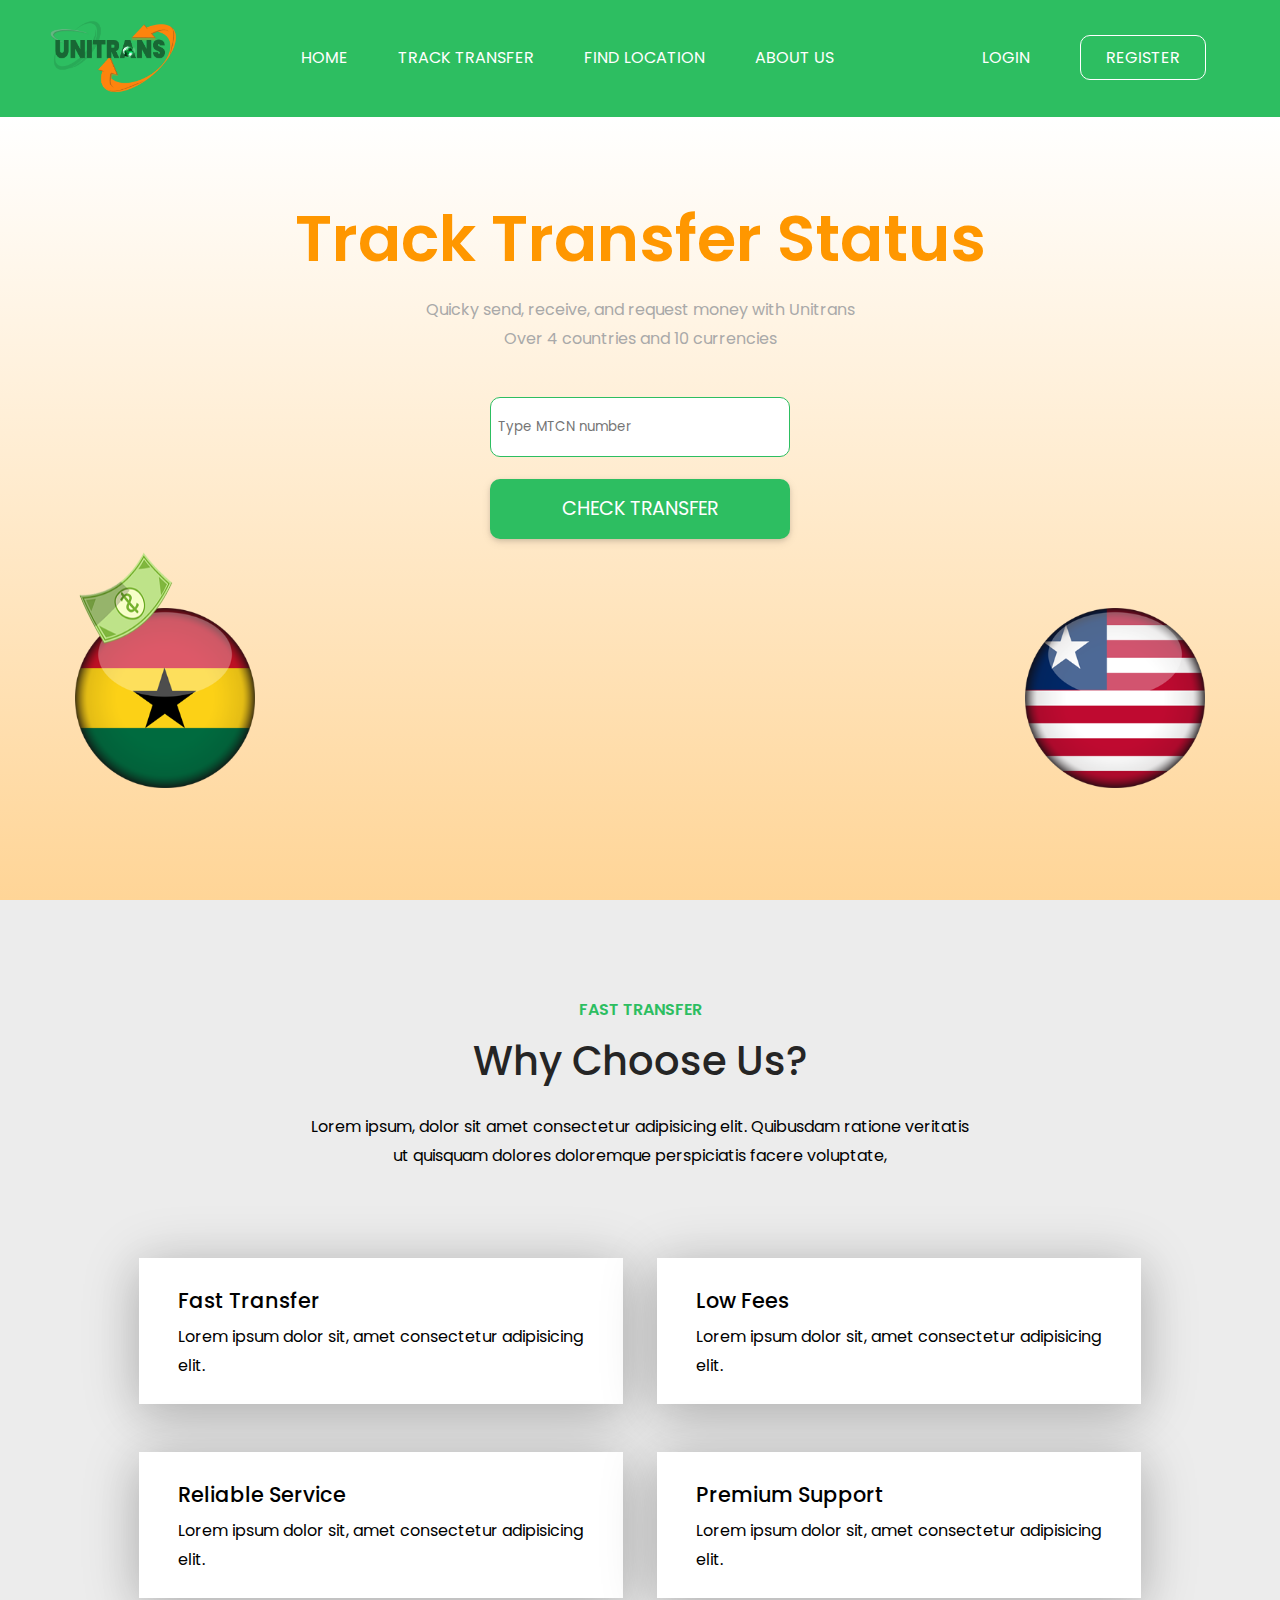
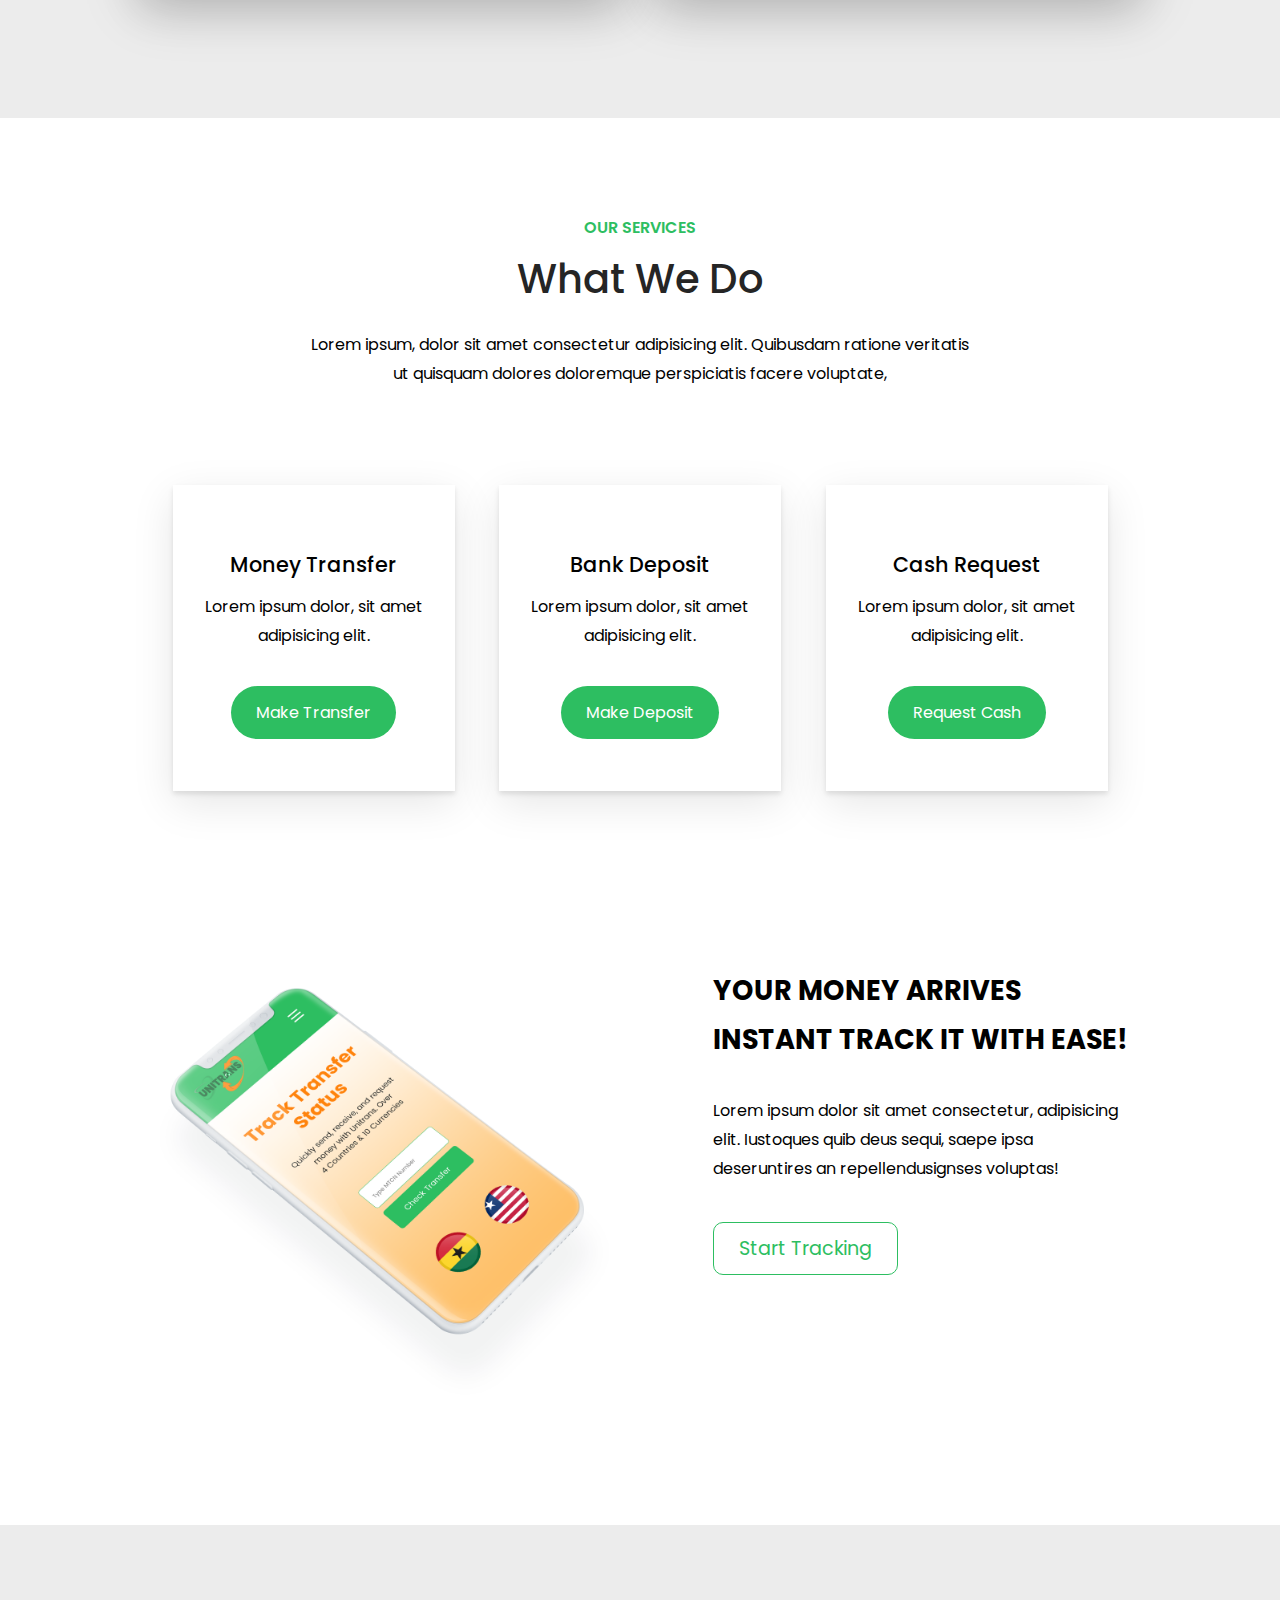
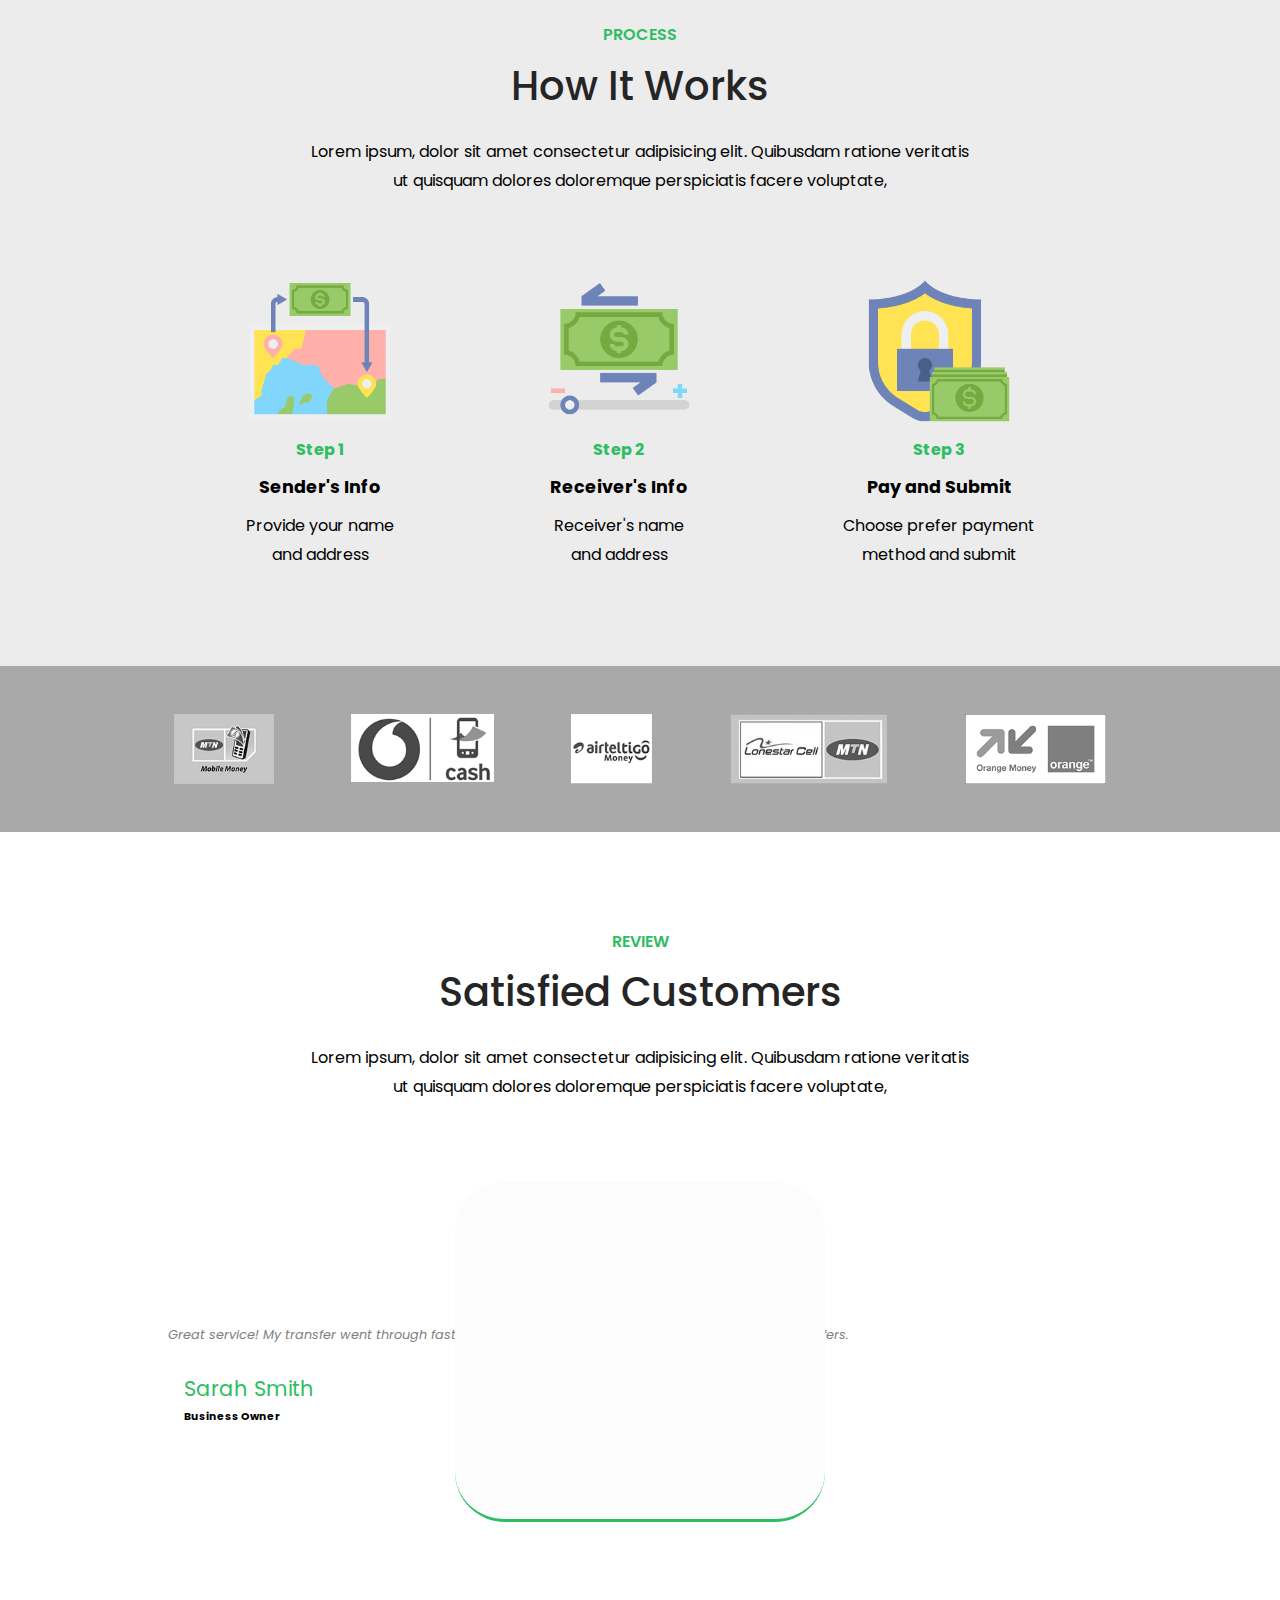
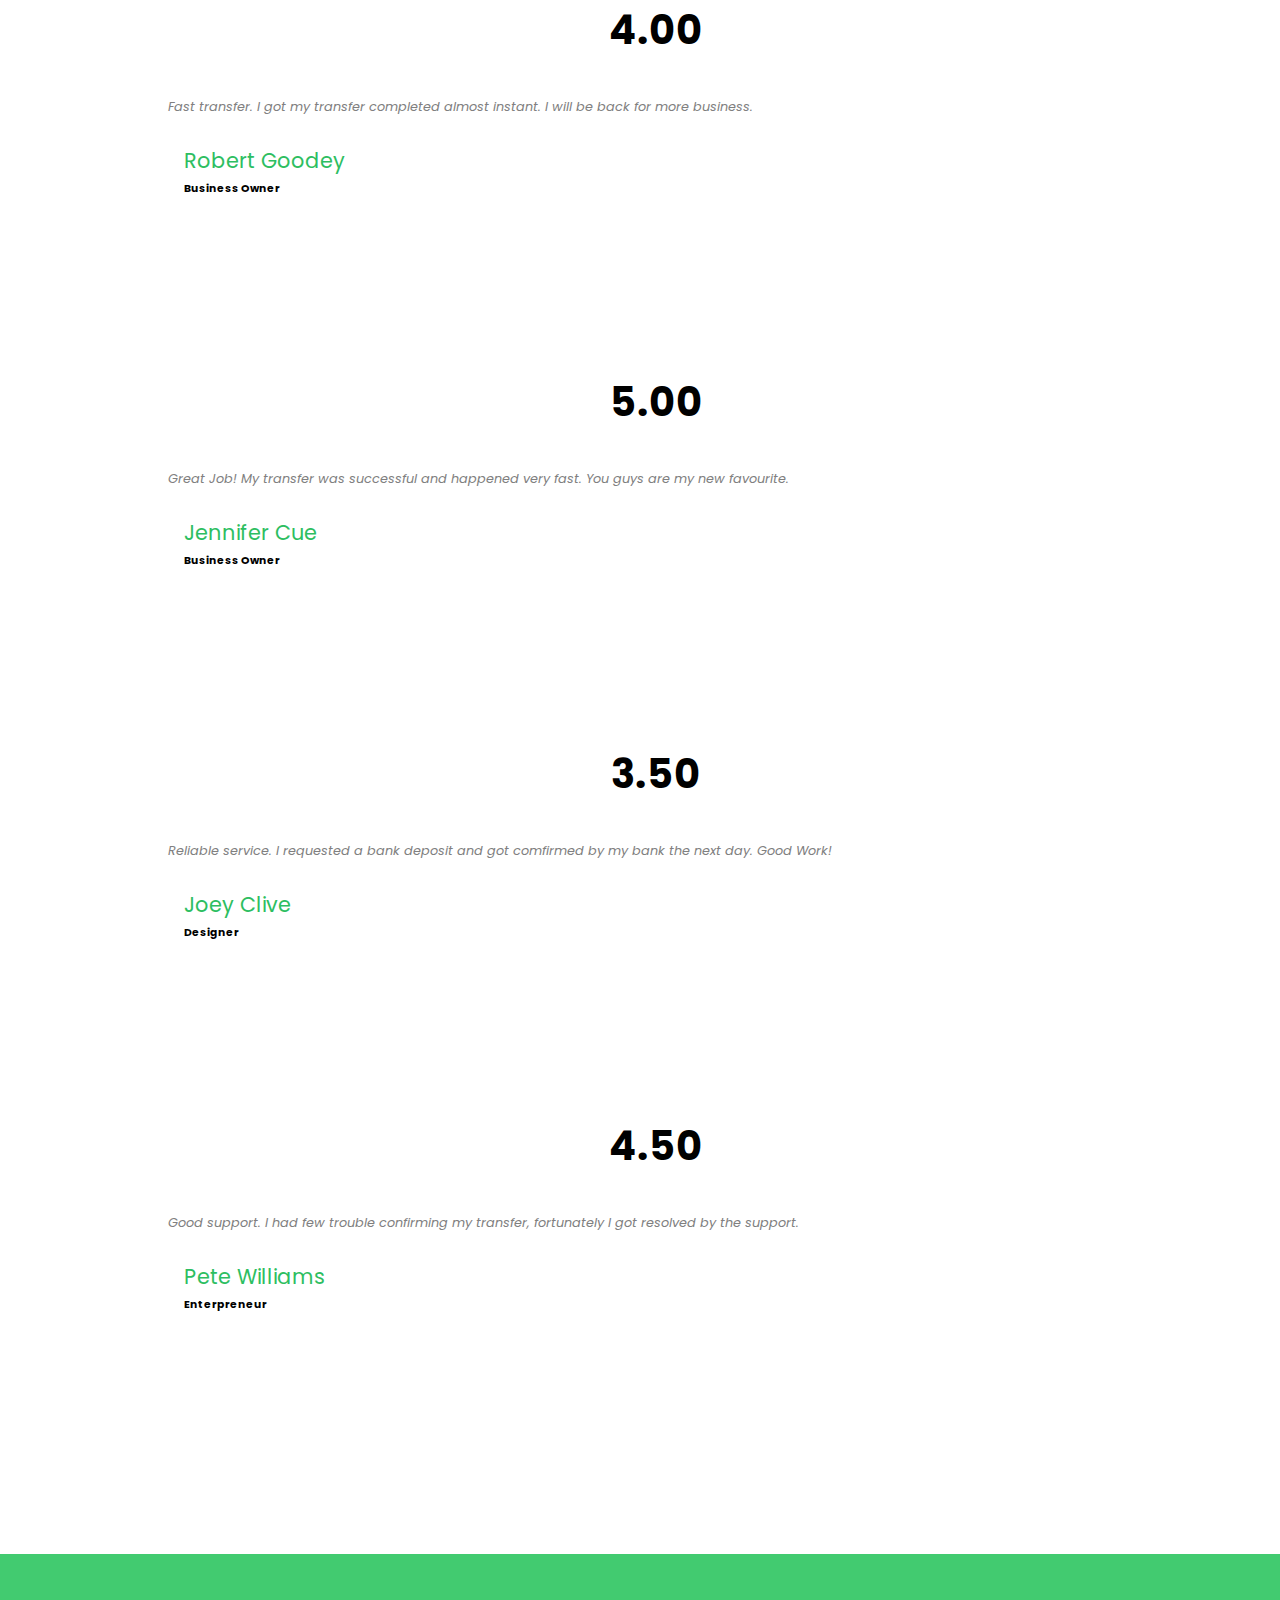
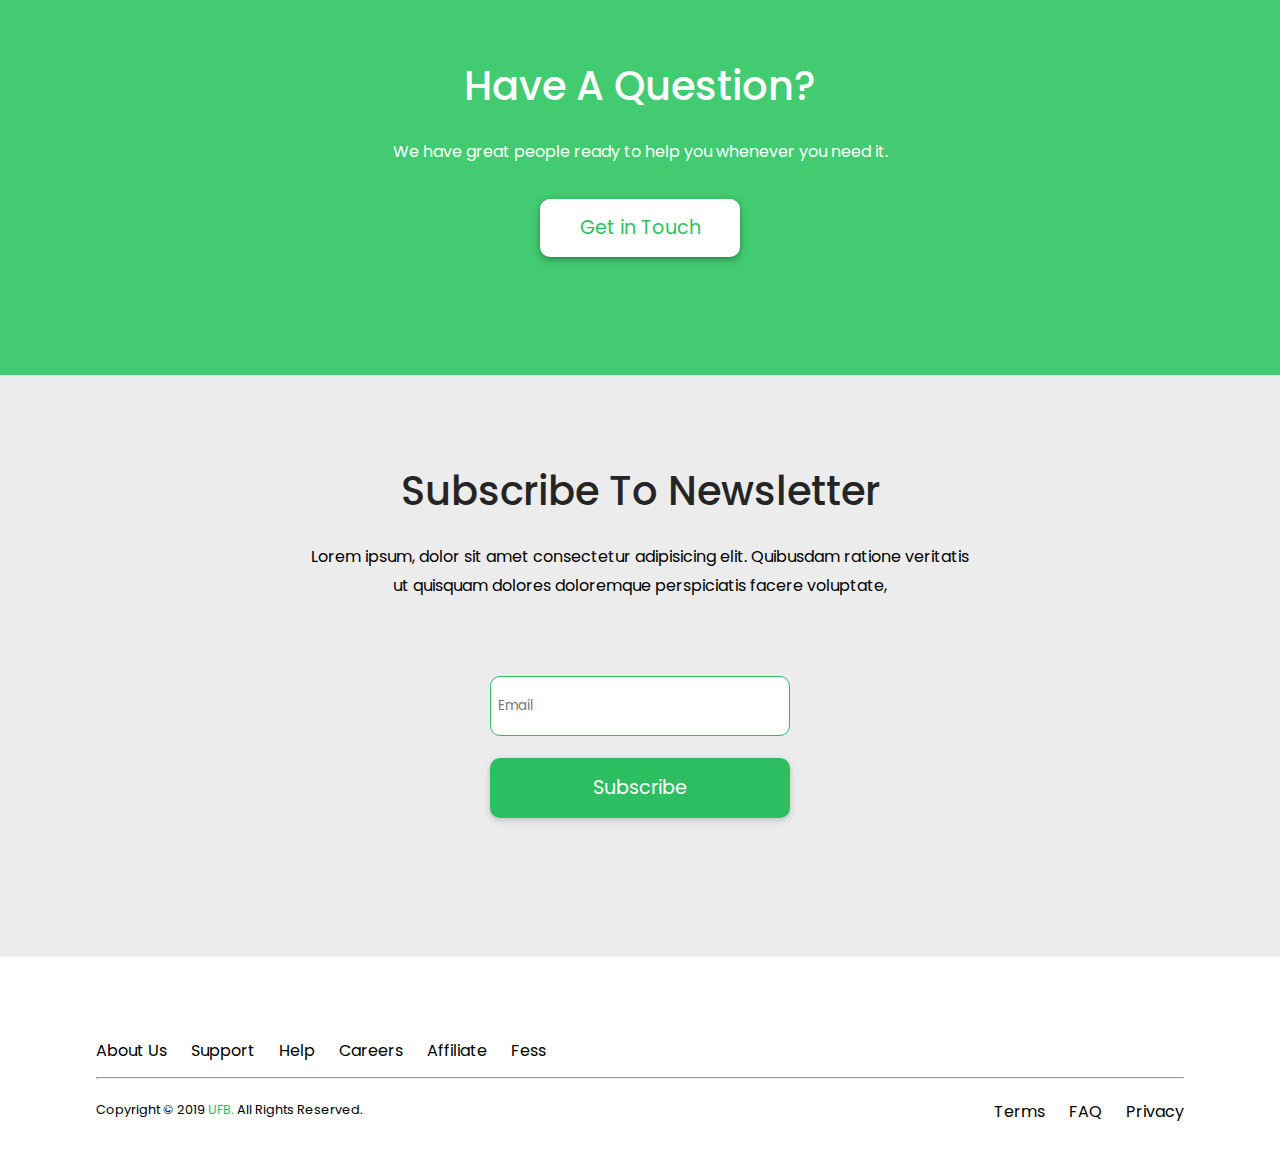
==== index.html @ e75781f1 "Add files via upload" ====
<!DOCTYPE html>
<html lang="en">
  <head>
    <meta charset="UTF-8" />
    <meta name="viewport" content="width=device-width, initial-scale=1.0" />
    <meta http-equiv="X-UA-Compatible" content="ie=edge" />
    <link rel="stylesheet" href="css/owl.theme.default.min.css" />
    <link rel="stylesheet" href="css/owl.carousel.min.css" />
    <link rel="stylesheet" href="css/aos.css" />
    <link rel="stylesheet" href="css/style.css" />
    <link rel="stylesheet" href="css/animate.css" />
    <title>Unitrans Money Remaintance</title>
    <link
      href="https://fonts.googleapis.com/css?family=Poppins&display=swap"
      rel="stylesheet"
    />
  </head>
  <body>
    <header>
      <nav class="animated fadeIn slower">
        <div class="logo"><img src="img/logo2.png" alt="" /></div>
        <div class="menu">
          <ul>
            <li>Home</li>
            <li>Track Transfer</li>
            <li>Find Location</li>
            <li>About us</li>
          </ul>
        </div>
        <div class="menu">
          <ul>
            <li>Login</li>
            <li><span>REGISTER</span></li>
          </ul>
        </div>
      </nav>
    </header>

    <section id="hero">
      <h1 class="animated zoomIn">Track Transfer Status</h1>
      <p class="animated fadeInDown delay-1s">
        Quicky send, receive, and request money with Unitrans <br />
        Over 4 countries and 10 currencies
      </p>

      <form action="">
        <input
          class="animated zoomIn delay-2s"
          type="text"
          placeholder="Type MTCN number"
          autocomplete="on"
          required
        />
        <br />
        <input
          class="submit animated zoomIn delay-2s"
          type="submit"
          value="CHECK TRANSFER"
        />
      </form>
      <img
        class=" hero1 animated slower fadeIn"
        src="img/ghana-flag2.png"
        alt=""
      />
      <img
        class=" hero2 animated slower fadeIn delay-1s"
        src="img/liberia-flag2.png"
        alt=""
      />
      <img class="dollarNote" src="img/dollarNote.png" alt="" />

      <!-- <img class="scroll" src="img/scroll.png" alt="" /> -->
    </section>

    <section id="services">
      <h6 class="headingSub" data-aos="fade-in">Fast Transfer</h6>
      <h1 class="headingOne" data-aos="fade-in">Why Choose Us?</h1>
      <p data-aos="fade-in" class="space">
        Lorem ipsum, dolor sit amet consectetur adipisicing elit. Quibusdam
        ratione veritatis <br />
        ut quisquam dolores doloremque perspiciatis facere voluptate,
      </p>

      <div class="whyChoose">
        <div class="content" data-aos="fade-right">
          <img src="img/check.png" alt="" />
          <h3>Fast Transfer</h3>
          <p>
            Lorem ipsum dolor sit, amet consectetur adipisicing elit.
          </p>
        </div>
        <div class="content" data-aos="fade-left">
          <img src="img/dollar.png" alt="" />
          <h3>Low Fees</h3>
          <p>
            Lorem ipsum dolor sit, amet consectetur adipisicing elit.
          </p>
        </div>
      </div>
      <div class="whyChoose">
        <div class="content" data-aos="fade-right">
          <img src="img/lock2.png" alt="" />
          <h3>Reliable Service</h3>
          <p>
            Lorem ipsum dolor sit, amet consectetur adipisicing elit.
          </p>
        </div>
        <div class="content" data-aos="fade-left">
          <img src="img/user4.png" alt="" />
          <h3>Premium Support</h3>
          <p>
            Lorem ipsum dolor sit, amet consectetur adipisicing elit.
          </p>
        </div>
      </div>
    </section>

    <section id="whatWeDo">
      <h6 class="headingSub" data-aos="fade-in">Our Services</h6>
      <h1 class="headingOne" data-aos="fade-in">What We Do</h1>
      <p class="space" data-aos="fade-in">
        Lorem ipsum, dolor sit amet consectetur adipisicing elit. Quibusdam
        ratione veritatis <br />
        ut quisquam dolores doloremque perspiciatis facere voluptate,
      </p>

      <div class="serviceBox">
        <div class="serviceContent" data-aos="fade-left">
          <img src="img/refresh4.png" alt="" />
          <h3>Money Transfer</h3>
          <p>
            Lorem ipsum dolor, sit amet <br />
            adipisicing elit.
          </p>
          <div class="call">
            <a href="#">Make Transfer</a>
          </div>
        </div>
        <div class="serviceContent" data-aos="fade-up">
          <img src="img/bank.png" alt="" />
          <h3>Bank Deposit</h3>
          <p>
            Lorem ipsum dolor, sit amet <br />
            adipisicing elit.
          </p>
          <div class="call">
            <a href="#">Make Deposit</a>
          </div>
        </div>
        <div class="serviceContent" data-aos="fade-right">
          <img src="img/banknote.png" alt="" />
          <h3>Cash Request</h3>
          <p>
            Lorem ipsum dolor, sit amet <br />
            adipisicing elit.
          </p>
          <div class="call">
            <a href="#">Request Cash</a>
          </div>
        </div>
      </div>

      <div class="tracking">
        <img data-aos="fade-right" src="img/iphone.png" alt="" />
        <div class="textBox">
          <h2 class="headingTwo" data-aos="fade-left">
            YOUR MONEY ARRIVES INSTANT TRACK IT WITH EASE!
          </h2>
          <p data-aos="fade-left">
            Lorem ipsum dolor sit amet consectetur, adipisicing elit. Iustoques
            quib deus sequi, saepe ipsa deseruntires an repellendusignses
            voluptas!
          </p>
          <div data-aos="fade-up">
            <span>Start Tracking</span>
          </div>
        </div>
      </div>
    </section>

    <section id="steps">
      <h6 class="headingSub" data-aos="fade-in">Process</h6>
      <h1 class="headingOne" data-aos="fade-in">How It Works</h1>
      <p data-aos="fade-in" class="space">
        Lorem ipsum, dolor sit amet consectetur adipisicing elit. Quibusdam
        ratione veritatis <br />
        ut quisquam dolores doloremque perspiciatis facere voluptate,
      </p>

      <div class="procedure">
        <div class="stages">
          <img src="img/send-money.png" alt="" />
          <h4>Step 1</h4>
          <h2>Sender's Info</h2>
          <p>
            Provide your name <br />
            and address
          </p>
        </div>
        <div class="stages">
          <img src="img/money.png" alt="" />
          <h4>Step 2</h4>
          <h2>Receiver's Info</h2>
          <p>
            Receiver's name <br />
            and address
          </p>
        </div>
        <div class="stages">
          <img src="img/secure-payment.png" alt="" />
          <h4>Step 3</h4>
          <h2>Pay and Submit</h2>
          <p>
            Choose prefer payment <br />
            method and submit
          </p>
        </div>
      </div>
    </section>

    <section id="partner">
      <div class="imgBox">
        <img src="img/mtn.png" alt="" />
        <img src="img/voda.png" alt="" />
        <img src="img/airtel.png" alt="" />
        <img src="img/lonestar.png" alt="" />
        <img src="img/orange.png" alt="" />
      </div>
    </section>

    <section id="testimonial">
      <h6 class="headingSub" data-aos="fade-in">Review</h6>
      <h1 class="headingOne" data-aos="fade-in">Satisfied Customers</h1>
      <p data-aos="fade-in" class="space">
        Lorem ipsum, dolor sit amet consectetur adipisicing elit. Quibusdam
        ratione veritatis <br />
        ut quisquam dolores doloremque perspiciatis facere voluptate,
      </p>
      <div class="reviewOutline"></div>

      <div class="owl-carousel owl-theme">
        <div class="reviewContent item" data-aos="fade-down">
          <div class="rating">
            <h1>5.00</h1>
            <img src="img/star.png" alt="" />
            <img src="img/star.png" alt="" />
            <img src="img/star.png" alt="" />
            <img src="img/star.png" alt="" />
            <img src="img/star.png" alt="" />
          </div>
          <blockquote>
            Great service! My transfer went through fast and secure. I
            definitely will be back to make more transfers.
          </blockquote>
          <div class="customer">
            <img src="img/avatar3.png" alt="" />
            <h4>Sarah Smith</h4>
            <h6>Business Owner</h6>
          </div>
        </div>
        <div class="reviewContent item" data-aos="fade-up">
          <div class="rating">
            <h1>4.00</h1>
            <img src="img/star.png" alt="" />
            <img src="img/star.png" alt="" />
            <img src="img/star.png" alt="" />
            <img src="img/star.png" alt="" />
            <img src="img/star2.png" alt="" />
          </div>
          <blockquote>
            Fast transfer. I got my transfer completed almost instant. I will be
            back for more business.
          </blockquote>
          <div class="customer">
            <img src="img/avatar1.png" alt="" />
            <h4>Robert Goodey</h4>
            <h6>Business Owner</h6>
          </div>
        </div>
        <div class="reviewContent item" data-aos="fade-down">
          <div class="rating">
            <h1>5.00</h1>
            <img src="img/star.png" alt="" />
            <img src="img/star.png" alt="" />
            <img src="img/star.png" alt="" />
            <img src="img/star.png" alt="" />
            <img src="img/star.png" alt="" />
          </div>
          <blockquote>
            Great Job! My transfer was successful and happened very fast. You
            guys are my new favourite.
          </blockquote>
          <div class="customer">
            <img src="img/avatar14.png" alt="" />
            <h4>Jennifer Cue</h4>
            <h6>Business Owner</h6>
          </div>
        </div>
        <div class="reviewContent item">
          <div class="rating">
            <h1>3.50</h1>
            <img src="img/star.png" alt="" />
            <img src="img/star.png" alt="" />
            <img src="img/star.png" alt="" />
            <img src="img/star3.png" alt="" />
            <img src="img/star2.png" alt="" />
          </div>
          <blockquote>
            Reliable service. I requested a bank deposit and got comfirmed by my
            bank the next day. Good Work!
          </blockquote>
          <div class="customer">
            <img src="img/avatar17.png" alt="" />
            <h4>Joey Clive</h4>
            <h6>Designer</h6>
          </div>
        </div>
        <div class="reviewContent item">
          <div class="rating">
            <h1>4.50</h1>
            <img src="img/star.png" alt="" />
            <img src="img/star.png" alt="" />
            <img src="img/star.png" alt="" />
            <img src="img/star.png" alt="" />
            <img src="img/star3.png" alt="" />
          </div>
          <blockquote>
            Good support. I had few trouble confirming my transfer, fortunately
            I got resolved by the support.
          </blockquote>
          <div class="customer">
            <img src="img/avatar20.png" alt="" />
            <h4>Pete Williams</h4>
            <h6>Enterpreneur</h6>
          </div>
        </div>
      </div>
    </section>

    <section id="how">
      <div class="howContainer">
        <h1 class="headingOne" data-aos="fade-in">Have A Question?</h1>
        <p data-aos="fade-in">
          We have great people ready to help you whenever you need it.
        </p>
        <div class="btnContact">Get in Touch</div>
        <div class="empty"></div>
      </div>
    </section>

    <section id="app">
      <h1 class="headingOne" data-aos="fade-in">Subscribe To Newsletter</h1>
      <p class="space" data-aos="fade-in">
        Lorem ipsum, dolor sit amet consectetur adipisicing elit. Quibusdam
        ratione veritatis <br />
        ut quisquam dolores doloremque perspiciatis facere voluptate,
      </p>
      <form action="">
        <!-- <input data-aos="fade-left" type="text" placeholder="Name" required />
        <br /> -->
        <input
          data-aos="fade-right"
          type="email"
          placeholder="Email"
          required
        />
        <br />
        <input
          data-aos="fade-up"
          class="submit2"
          type="submit"
          value="Subscribe"
        />
      </form>
      <!-- <h1 class="headingTwo" data-aos="fade-in">App Will Be Available Soon!</h1>
      <div class="download" data-aos="fade-up">
        <img src="img/ios.svg" alt="" />
        <img src="img/android.png" alt="" />
      </div> -->
    </section>

    <section id="footer">
      <div class="links" data-aos="fade-in">
        <ul>
          <li><a href="#">About Us</a></li>
          <li><a href="#">Support</a></li>
          <li><a href="#">Help</a></li>
          <li><a href="#">Careers</a></li>
          <li><a href="#">Affiliate</a></li>
          <li><a href="#">Fess</a></li>
        </ul>
        <ul>
          <li>
            <a href="#"><img src="img/facebook.png" alt=""/></a>
          </li>
          <li>
            <a href="#"><img src="img/twitter.png" alt=""/></a>
          </li>
          <li>
            <a href="#"><img src="img/googleplus.png" alt=""/></a>
          </li>
          <li>
            <a href="#"><img src="img/instagram.png" alt=""/></a>
          </li>
        </ul>
      </div>
      <hr />
      <div class="copyright">
        <p>Copyright © 2019 <span>UFB.</span> All Rights Reserved.</p>
        <ul>
          <li><a href="#">Terms</a></li>
          <li><a href="#">FAQ</a></li>
          <li><a href="#">Privacy</a></li>
        </ul>
      </div>
    </section>

    <!-- carousel script -->
    <script src="js/jquery-3.4.1.min.js"></script>
    <script src="js/owl.carousel.min.js"></script>

    <!-- Carousel custom script -->
    <script src="js/carouselCustomScript.js"></script>

    <!-- AOS Scroll loader -->

    <script src="js/aos.js"></script>
    <script>
      AOS.init({
        offset: 80,
        duration: 1000
      });
    </script>
  </body>
</html>
---- css/style.css ----
* {
  padding: 0;
  margin: 0;
  box-sizing: border-box;
  font-family: 'Poppins', sans-serif;
  line-height: 1.8;
}

/* Navbar Section */

nav {
  height: 13vh;
  width: 100%;
  background: #2dbe61;
  display: flex;
  justify-content: space-around;
  align-items: center;
  position: relative;
  color: white;
}

.menu ul {
  display: flex;
  justify-content: space-between;
  list-style: none;
  text-transform: uppercase;
  font-weight: 400;
}

.menu ul li {
  padding: 10px 25px;
  cursor: pointer;
}

.menu ul li:hover {
  color: lightgray;
  transition: all 0.3s ease-out;
}

.menu span {
  padding: 10px 25px;
  border: white 1px solid;
  cursor: pointer;
  color: white;
  border-radius: 10px;
}

.menu span:hover {
  background: rgb(255, 151, 0);
  color: white;
  transition: all 0.3s ease-out;
  box-shadow: 0 2px 4px 0 rgba(0, 0, 0, 0.1), 0 3px 10px 0 rgba(0, 0, 0, 0.1);
  border: 1px solid #2dbe61;
}

.logo img {
  height: 80px;
  padding-top: 5px;
}

/* Hero section */

#hero {
  height: 87vh;
  position: relative;
  text-align: center;
  color: darkgray;
  background: white;
  background: -webkit-linear-gradient(
    -180deg,
    rgb(255, 255, 255),
    rgb(255, 213, 151)
  );
  background: linear-gradient(-180deg, rgb(255, 255, 255), rgb(255, 213, 151));
}

.scroll {
  width: 25px;
  animation: move 1s infinite alternate;
  margin-top: 2rem;
}

@keyframes move {
  from {
    transform: translateY(0px);
  }
  to {
    transform: translateY(20px);
  }
}

.hero1 {
  position: absolute;
  bottom: 7rem;
  left: 75px;
  width: 180px;
}

.hero2 {
  position: absolute;
  bottom: 7rem;
  right: 75px;
  width: 180px;
}

.dollarNote {
  width: 100px;
  height: 100px;
  position: absolute;
  left: 75px;
  -webkit-animation: moveNote 7s infinite; /* Chrome, Safari, Opera */
  animation: moveNote 7s infinite;
}

/* Chrome, Safari, Opera */
@-webkit-keyframes myfirst {
  0% {
    left: 50px;
    -webkit-transform: rotate(0deg);
  }
  50% {
    left: 100%;
    margin-left: -175px;
    -webkit-transform: rotate(360deg);
  }
  100% {
    right: 50px;
    -webkit-transform: rotate(0deg);
  }
}

/* Standard syntax */
@keyframes moveNote {
  0% {
    left: 50px;
    transform: rotate(0deg);
  }
  50% {
    left: 100%;
    margin-left: -175px;
    transform: rotate(360deg);
  }
  100% {
    right: 50px;
    transform: rotate(0deg);
  }
}

#hero p {
  padding-bottom: 2rem;
}

#hero h1 {
  color: rgb(255, 151, 0);
  font-size: 4rem;
  font-weight: 600;
  padding: 4rem 0 0rem;
}

#hero h2 {
  padding: 2rem 0 1rem;
  font-weight: 300;
  color: darkgray;
}

#hero input {
  height: 60px;
  width: 300px;
  border-radius: 10px;
  margin: 0.7rem;
  border: 1px solid #2dbe61;
}

#hero input::placeholder {
  padding-left: 7px;
}

#hero input:focus {
  padding-left: 7px;
}

#hero .submit {
  background: #2dbe61;
  color: white;
  border: none;
  font-size: 1.2rem;
  cursor: pointer;
  box-shadow: 0 2px 4px 0 rgba(0, 0, 0, 0.1), 0 3px 10px 0 rgba(0, 0, 0, 0.1);
}

#hero .submit:hover {
  color: #2dbe61;
  background: rgb(235, 233, 233);
  transition: all 0.3s ease-out;
}

/* Why choose us section */

#services {
  padding: 6rem 5rem;
  text-align: center;
  background: #ececec;
}

.headingOne {
  font-size: 2.5rem;
  color: rgb(37, 37, 37);
  font-weight: 500;
  padding-bottom: 1rem;
}

.headingTwo {
  font-size: 1.7rem;
  color: black;
  padding-top: 7rem;
  padding-bottom: 2rem;
}

.headingSub {
  font-size: 1rem;
  font-weight: 600;
  color: #2dbe61;
  text-transform: uppercase;
}

.space {
  padding-bottom: 4rem;
}

.whyChoose {
  display: flex;
  justify-content: space-evenly;
  padding: 1.5rem;
}

.content {
  background: white;
  padding: 1.5rem;
  text-align: left;
  box-shadow: 0 6px 60px 0 rgba(0, 0, 0, 0.2), 0 12px 40px 0 rgba(0, 0, 0, 0.1);
}

.content h3 {
  font-weight: 500;
  font-size: 1.3rem;
  padding-bottom: 3px;
}

.content img {
  float: left;
  padding-right: 15px;
  padding-top: 6px;
  height: 80px;
}

/* What we do Section */

#whatWeDo {
  position: relative;
  padding: 6rem 9rem;
  background: white;
  text-align: center;
}

.serviceBox {
  display: flex;
  justify-content: space-evenly;
  align-items: center;
  padding-top: 1rem;
  margin-bottom: 1rem;
}

.serviceContent {
  padding: 2rem 2rem 0;
  background: white;
  box-shadow: 0 3px 5px 0 rgba(0, 0, 0, 0.1), 0 12px 40px 0 rgba(0, 0, 0, 0.1);
  margin: 1rem;
}

.serviceContent img {
  height: 70px;
  margin: 10px 0 5px;
}

.serviceContent h3 {
  margin-bottom: 10px;
  font-weight: 500;
  font-size: 1.3rem;
}

.serviceContent a {
  padding: 15px 25px;
  border-radius: 50px;
  background: #2dbe61;
  color: white;
  text-decoration: none;
}

.serviceContent a:hover {
  background: #56ca80;
  transition: 0.4s ease-out;
  box-shadow: 0 2px 4px 0 rgba(0, 0, 0, 0.1), 0 3px 10px 0 rgba(0, 0, 0, 0.1);
}

.call {
  padding: 3rem 0 4rem;
}

.tracking {
  display: flex;
  justify-content: space-evenly;
  text-align: left;
  padding: 2rem 0;
}

.tracking img {
  height: 430px;
  margin-top: 7rem;
  margin-right: 4rem;
}

.tracking p {
  padding-bottom: 3rem;
}

.tracking span {
  border: #2dbe61 1px solid;
  cursor: pointer;
  color: #2dbe61;
  border-radius: 10px;
  padding: 12px 25px;
  font-size: 1.2rem;
  cursor: pointer;
}

.tracking span:hover {
  background: #2dbe61;
  color: white;
  transition: all 0.3s ease-out;
  box-shadow: 0 2px 4px 0 rgba(0, 0, 0, 0.1), 0 3px 10px 0 rgba(0, 0, 0, 0.1);
}

/* How it works section */

#steps {
  padding: 6rem;
  background: #ececec;
  position: relative;
  text-align: center;
}

.procedure {
  display: flex;
  justify-content: space-evenly;
  align-items: center;
  text-align: center;
}

.procedure img {
  height: 150px;
  margin: 1rem 0 0;
}

.procedure h4 {
  color: #2dbe61;
}

.procedure h2 {
  font-size: 1.1rem;
  padding: 0.5rem 0;
}

/* Partner section */

#partner {
  position: relative;
  text-align: center;
  background: darkgray;
  padding: 3rem 6rem;
}

.imgBox {
  display: flex;
  justify-content: space-evenly;
  align-items: center;
}

.imgBox img {
  filter: grayscale(100%);
  height: 70px;
}

.imgBox img:hover {
  transition: 0.3s ease-out;
  filter: none;
  cursor: pointer;
}

/* Testimonial */

#testimonial {
  padding: 6rem 8rem;
  background: white;
  position: relative;
  text-align: center;
}

.owl-carousel .owl-item {
  width: 350px !important;
}

.customer {
  text-align: left;
}

.customer img {
  height: 70px !important;
  width: auto !important;
  float: left !important;
  margin-right: 1rem !important;
}

.reviewContent {
  width: 100%;
  height: 340px;
  padding: 1.5rem;
  margin: 2rem 1rem;
}

.reviewOutline {
  position: absolute;
  left: 0;
  right: 0;
  margin: auto;
  width: 370px;
  height: 340px;
  margin-top: 1rem;
  background: rgb(252, 252, 252);
  border-bottom: 3px solid #2dbe61;
  border-radius: 50px;
  /* border-left: 2px solid #e2e2e2; */
}

.rating h1 {
  font-size: 2.5rem;
}

.rating img {
  width: 22px !important;
  height: auto !important;
  display: inline !important;
  margin-bottom: 1rem !important;
}

.customer h4 {
  color: #2dbe61;
  font-size: 1.3rem;
  font-weight: 400;
}

.reviewContent blockquote {
  margin-bottom: 0.5rem;
  color: gray;
  text-align: left;
  padding-bottom: 1rem;
  font-style: italic;
  font-size: 0.8rem;
}

/* Parallax background Section */

#how {
  position: relative;
  text-align: center;
  vertical-align: center;
  background: url(../img/back.jpg);
  background-attachment: fixed;
  background-size: cover;
  color: white;
}

.howContainer {
  background: rgba(45, 197, 97, 0.9);
  padding: 6rem;
}

#how img {
  float: left;
  margin-right: 4rem;
  margin-top: 1rem;
  width: 450px;
}

.btnContact {
  background: white;
  padding: 12px 25px;
  color: #2dbe61;
  border-radius: 10px;
  font-size: 1.2rem;
  cursor: pointer;
  box-shadow: 0 2px 4px 0 rgba(0, 0, 0, 0.2), 0 3px 10px 0 rgba(0, 0, 0, 0.19);
  width: 200px;
  position: absolute;
  left: 0;
  right: 0;
  margin: auto;
}

.btnContact:hover {
  opacity: 0.9;
  transition: 0.4s ease-out;
}

.howContainer h1 {
  color: white !important;
}

.howContainer p {
  padding-bottom: 2rem;
}

.empty {
  height: 5rem;
}

/* Download App section */

#app {
  position: relative;
  background: #ececec;
  padding: 5rem;
  text-align: center;
}

#app input {
  height: 60px;
  width: 300px;
  border-radius: 10px;
  margin: 0.7rem;
  border: 1px solid #2dbe61;
}

#app form {
  margin-bottom: 3rem;
}

#app input::placeholder {
  padding-left: 7px;
}

#app input:focus {
  padding-left: 7px;
}

#app .submit2 {
  background: #2dbe61;
  color: white;
  border: none;
  font-size: 1.2rem;
  cursor: pointer;
  box-shadow: 0 2px 4px 0 rgba(0, 0, 0, 0.1), 0 3px 10px 0 rgba(0, 0, 0, 0.1);
}

#app .submit2:hover {
  opacity: 0.7;
  transition: 0.4s ease-out;
}

/* Footer section */

#footer {
  padding: 5rem 6rem 3rem;
  background: white;
  position: relative;
}

.links {
  display: flex;
  justify-content: space-between;
}

.links ul li a {
  color: black;
  text-decoration: none;
}

.links ul li a:hover {
  color: #2dbe61;
  transition: 0.4s ease-out;
}

.copyright {
  display: flex;
  justify-content: space-between;
  padding-top: 0.5rem;
}

.copyright ul li a {
  text-decoration: none;
  color: black;
}

.copyright ul li a:hover {
  color: #2dbe61;
  transition: 0.4s ease-out;
}

#footer ul {
  display: flex;
}

#footer ul li {
  list-style: none;
  padding-right: 1.5rem;
}

#footer ul li:last-child {
  padding-right: 0;
}

hr {
  margin: 0.7rem 0;
}

#footer p {
  font-size: 0.8rem;
}

#footer span {
  color: #2dbe61;
}
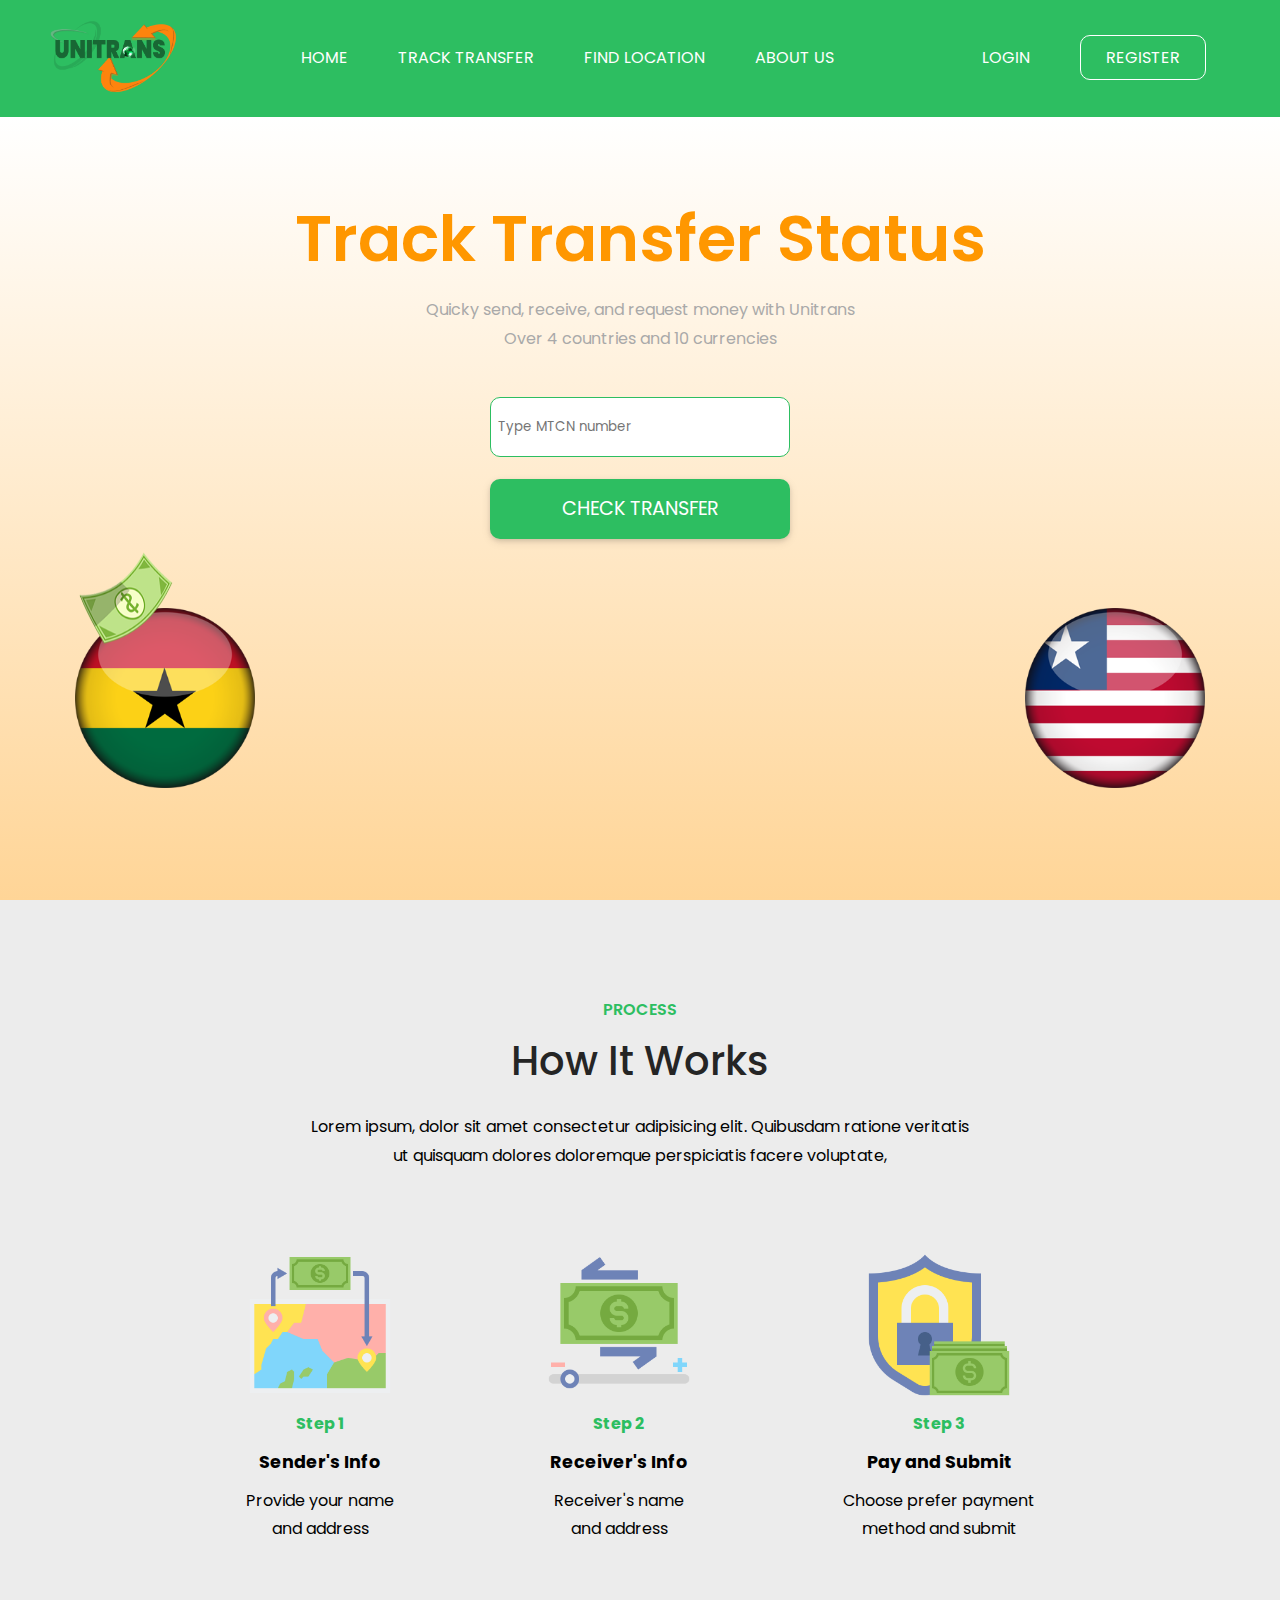
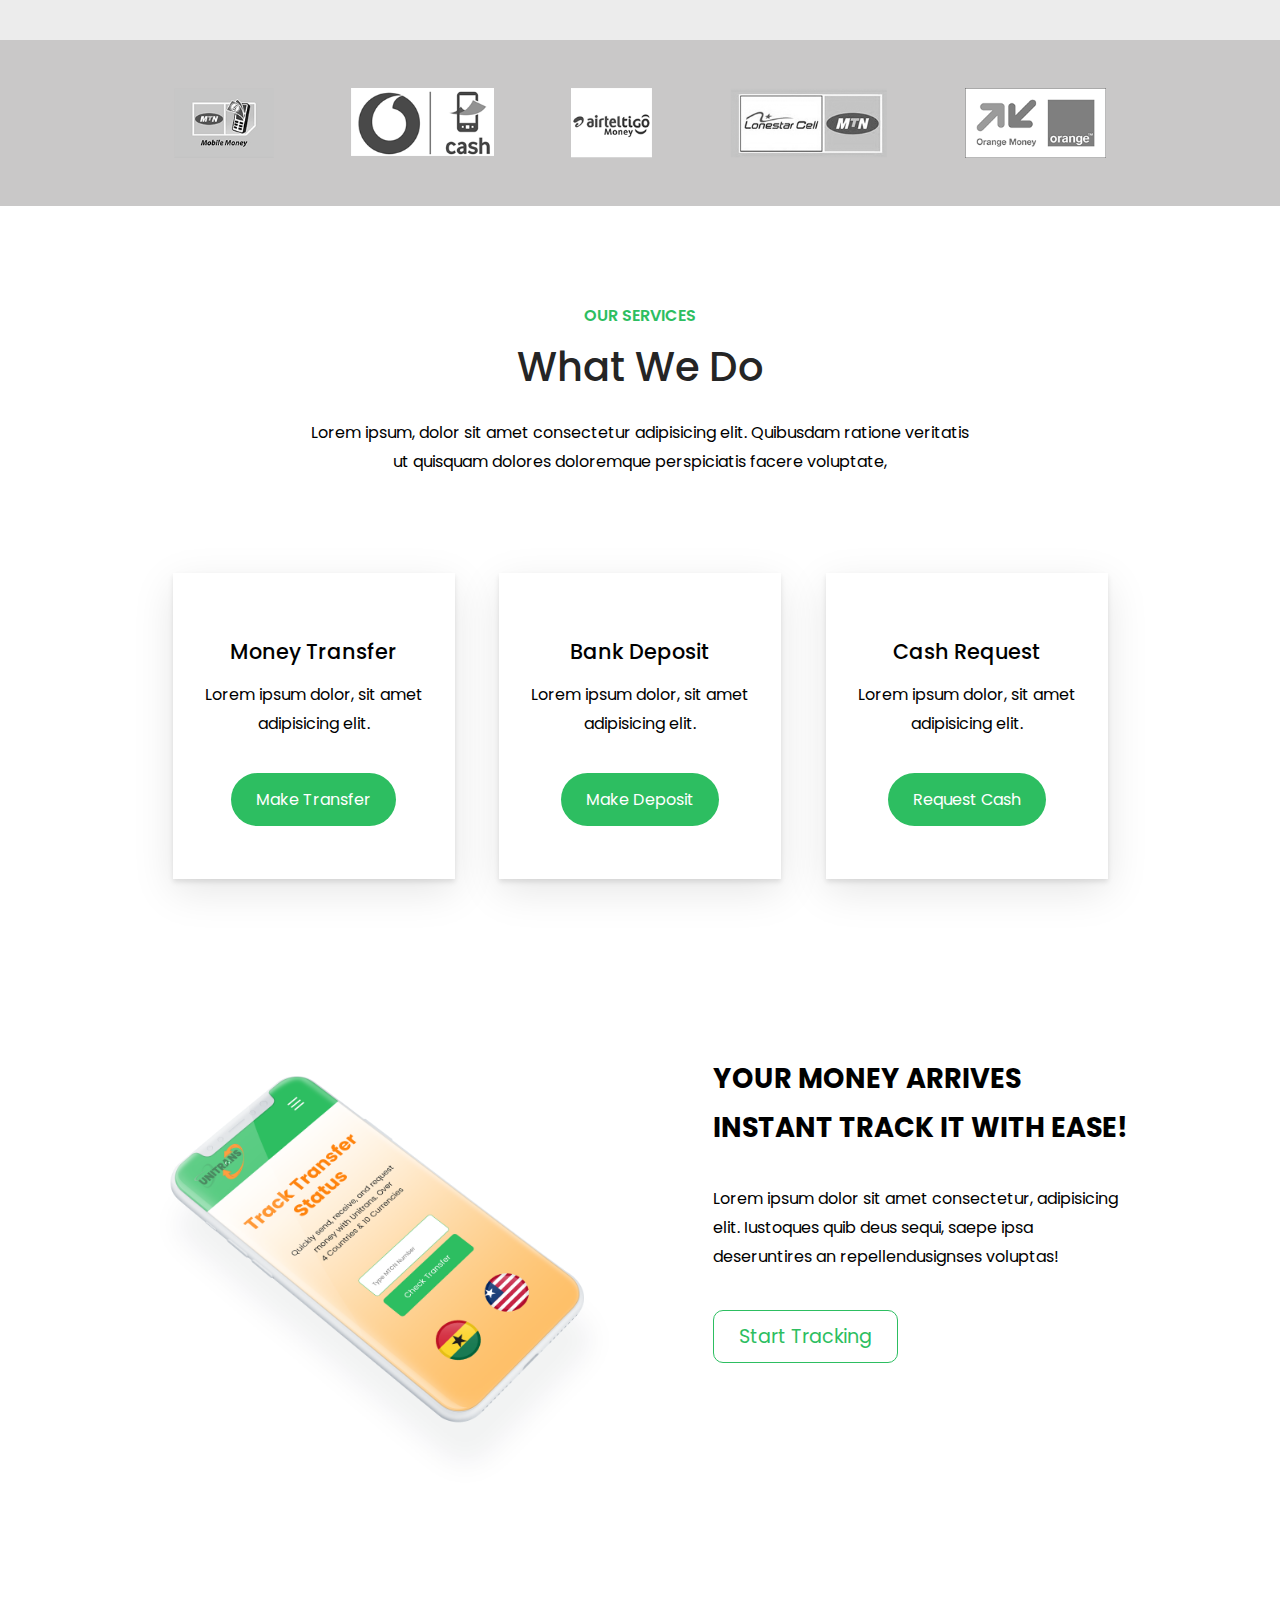
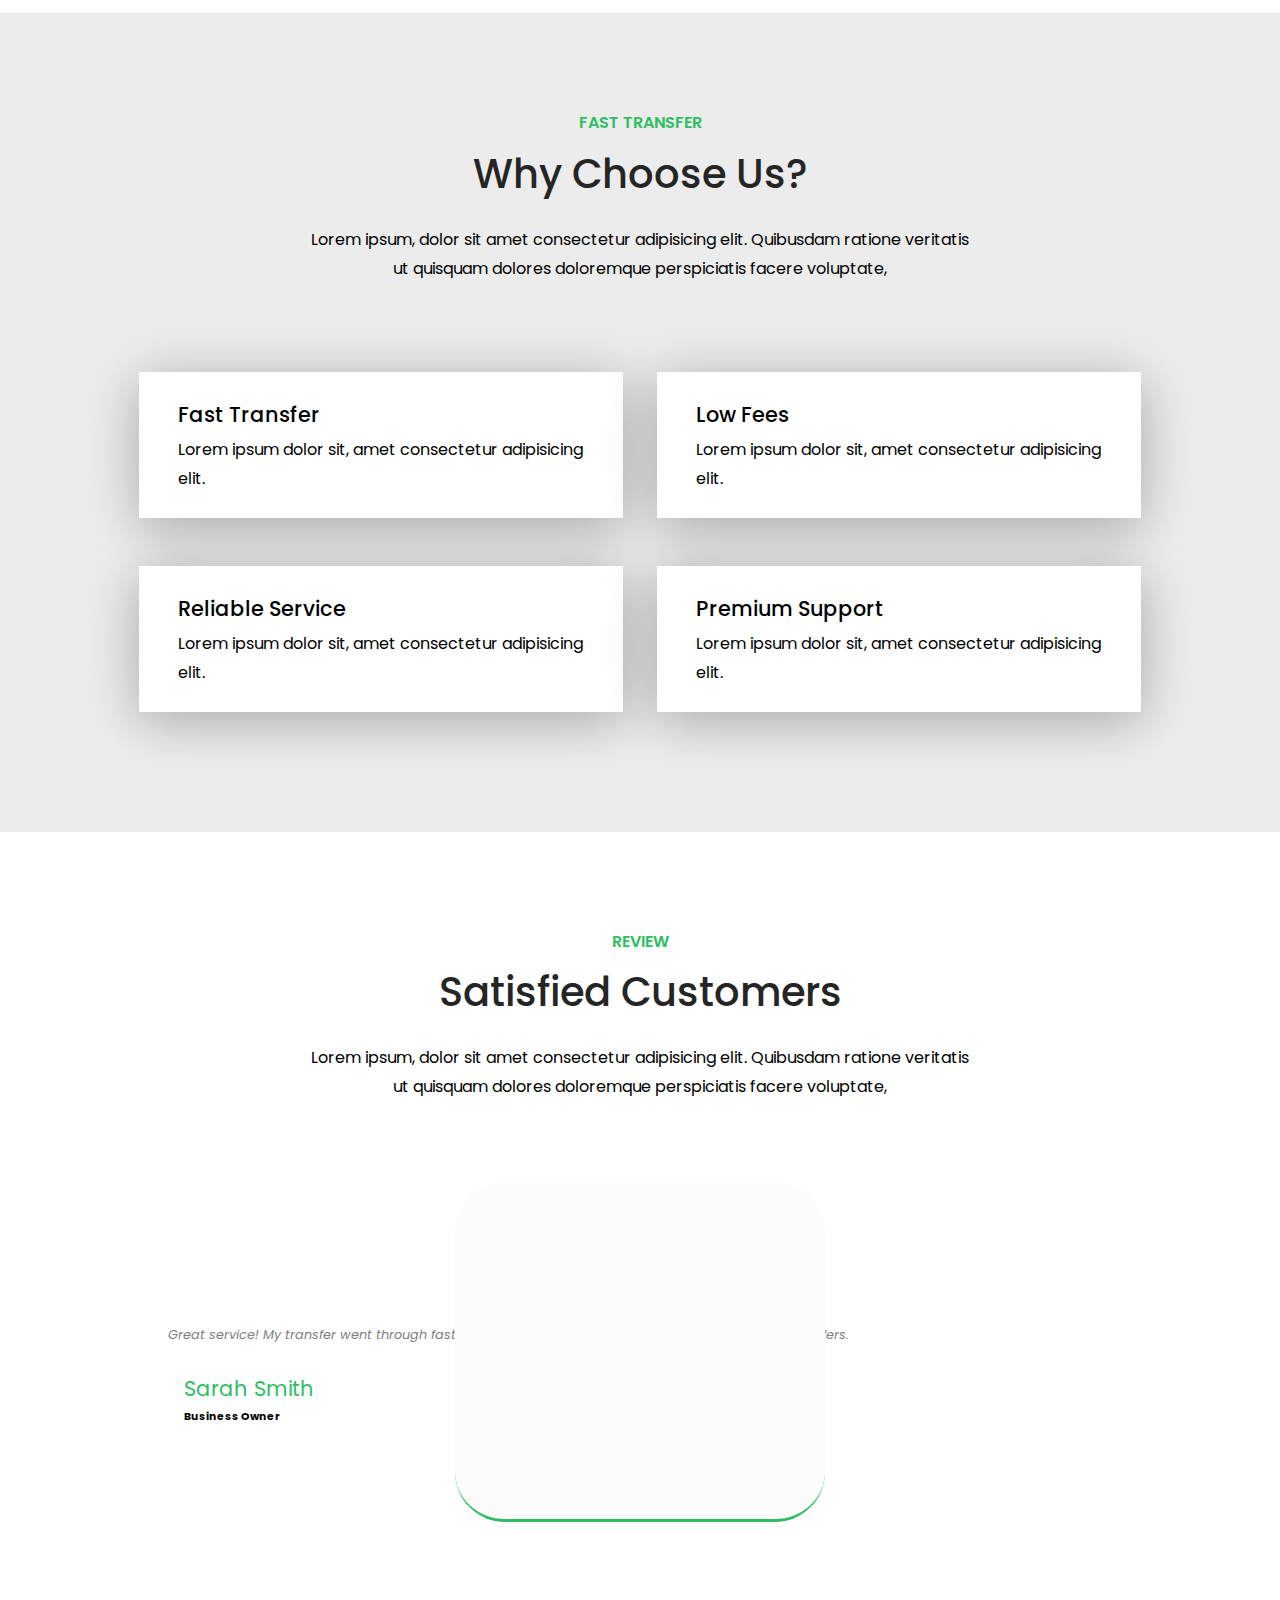
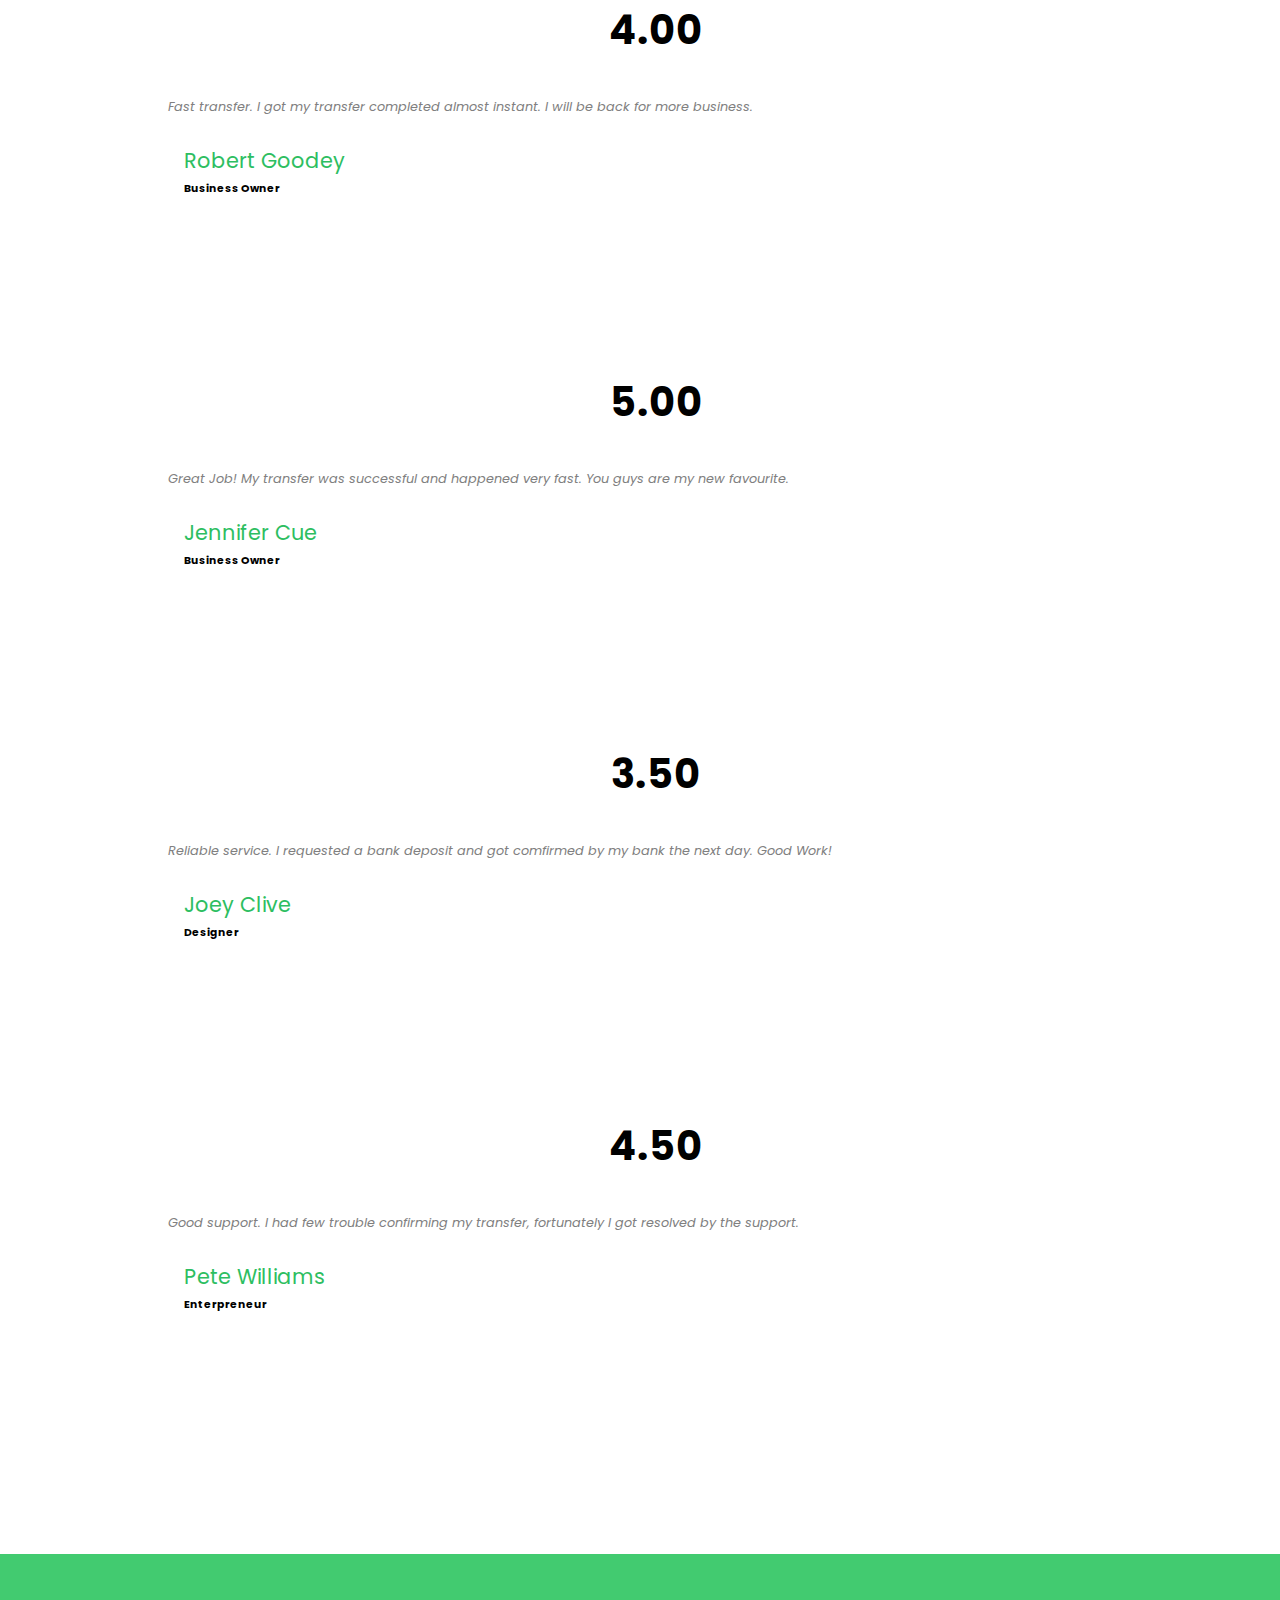
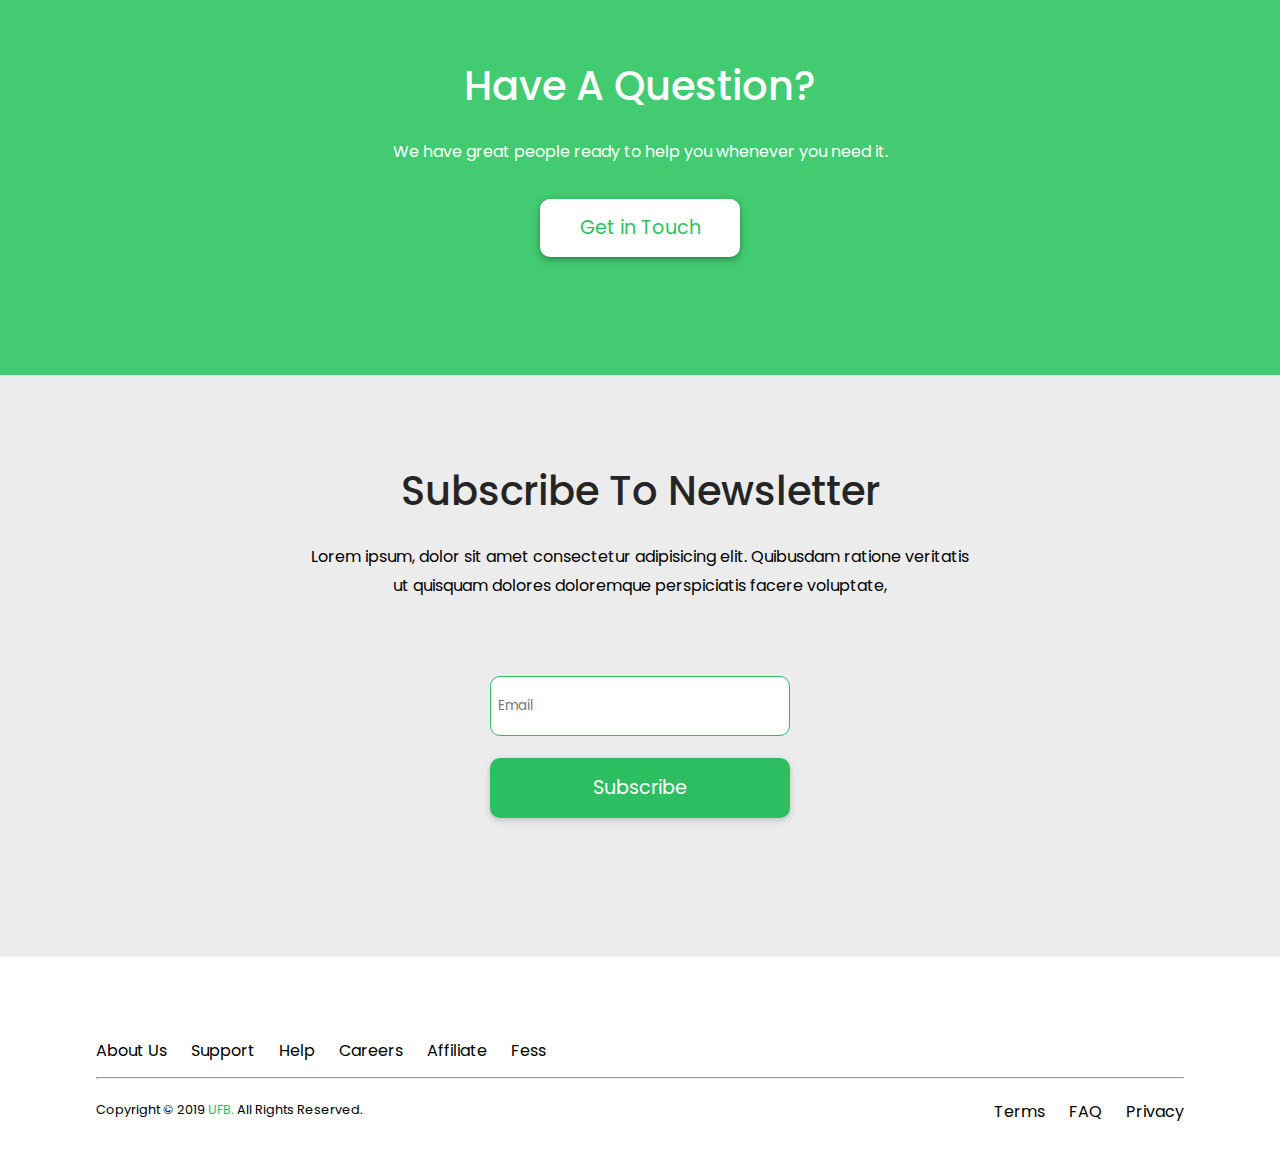
==== commit 8fa94c88: "Add files via upload" ====
--- a/index.html
+++ b/index.html
@@ -9,7 +9,7 @@
     <link rel="stylesheet" href="css/aos.css" />
     <link rel="stylesheet" href="css/style.css" />
     <link rel="stylesheet" href="css/animate.css" />
-    <title>Unitrans Money Remaintance</title>
+    <title>Unitrans Money Remittance Service</title>
     <link
       href="https://fonts.googleapis.com/css?family=Poppins&display=swap"
       rel="stylesheet"
@@ -73,46 +73,53 @@
       <!-- <img class="scroll" src="img/scroll.png" alt="" /> -->
     </section>
 
-    <section id="services">
-      <h6 class="headingSub" data-aos="fade-in">Fast Transfer</h6>
-      <h1 class="headingOne" data-aos="fade-in">Why Choose Us?</h1>
+    <section id="steps">
+      <h6 class="headingSub" data-aos="fade-in">Process</h6>
+      <h1 class="headingOne" data-aos="fade-in">How It Works</h1>
       <p data-aos="fade-in" class="space">
         Lorem ipsum, dolor sit amet consectetur adipisicing elit. Quibusdam
         ratione veritatis <br />
         ut quisquam dolores doloremque perspiciatis facere voluptate,
       </p>
 
-      <div class="whyChoose">
-        <div class="content" data-aos="fade-right">
-          <img src="img/check.png" alt="" />
-          <h3>Fast Transfer</h3>
-          <p>
-            Lorem ipsum dolor sit, amet consectetur adipisicing elit.
-          </p>
-        </div>
-        <div class="content" data-aos="fade-left">
-          <img src="img/dollar.png" alt="" />
-          <h3>Low Fees</h3>
-          <p>
-            Lorem ipsum dolor sit, amet consectetur adipisicing elit.
-          </p>
-        </div>
-      </div>
-      <div class="whyChoose">
-        <div class="content" data-aos="fade-right">
-          <img src="img/lock2.png" alt="" />
-          <h3>Reliable Service</h3>
-          <p>
-            Lorem ipsum dolor sit, amet consectetur adipisicing elit.
-          </p>
-        </div>
-        <div class="content" data-aos="fade-left">
-          <img src="img/user4.png" alt="" />
-          <h3>Premium Support</h3>
-          <p>
-            Lorem ipsum dolor sit, amet consectetur adipisicing elit.
-          </p>
-        </div>
+      <div class="procedure">
+        <div class="stages" data-aos="fade-left">
+          <img src="img/send-money.png" alt="" />
+          <h4>Step 1</h4>
+          <h2>Sender's Info</h2>
+          <p>
+            Provide your name <br />
+            and address
+          </p>
+        </div>
+        <div class="stages" data-aos="fade-up">
+          <img src="img/money.png" alt="" />
+          <h4>Step 2</h4>
+          <h2>Receiver's Info</h2>
+          <p>
+            Receiver's name <br />
+            and address
+          </p>
+        </div>
+        <div class="stages" data-aos="fade-right">
+          <img src="img/secure-payment.png" alt="" />
+          <h4>Step 3</h4>
+          <h2>Pay and Submit</h2>
+          <p>
+            Choose prefer payment <br />
+            method and submit
+          </p>
+        </div>
+      </div>
+    </section>
+
+    <section id="partner">
+      <div class="imgBox" data-aos="fade-in">
+        <img src="img/mtn.png" alt="" />
+        <img src="img/voda.png" alt="" />
+        <img src="img/airtel.png" alt="" />
+        <img src="img/lonestar.png" alt="" />
+        <img src="img/orange.png" alt="" />
       </div>
     </section>
 
@@ -179,53 +186,46 @@
       </div>
     </section>
 
-    <section id="steps">
-      <h6 class="headingSub" data-aos="fade-in">Process</h6>
-      <h1 class="headingOne" data-aos="fade-in">How It Works</h1>
+    <section id="services">
+      <h6 class="headingSub" data-aos="fade-in">Fast Transfer</h6>
+      <h1 class="headingOne" data-aos="fade-in">Why Choose Us?</h1>
       <p data-aos="fade-in" class="space">
         Lorem ipsum, dolor sit amet consectetur adipisicing elit. Quibusdam
         ratione veritatis <br />
         ut quisquam dolores doloremque perspiciatis facere voluptate,
       </p>
 
-      <div class="procedure">
-        <div class="stages">
-          <img src="img/send-money.png" alt="" />
-          <h4>Step 1</h4>
-          <h2>Sender's Info</h2>
-          <p>
-            Provide your name <br />
-            and address
-          </p>
-        </div>
-        <div class="stages">
-          <img src="img/money.png" alt="" />
-          <h4>Step 2</h4>
-          <h2>Receiver's Info</h2>
-          <p>
-            Receiver's name <br />
-            and address
-          </p>
-        </div>
-        <div class="stages">
-          <img src="img/secure-payment.png" alt="" />
-          <h4>Step 3</h4>
-          <h2>Pay and Submit</h2>
-          <p>
-            Choose prefer payment <br />
-            method and submit
-          </p>
-        </div>
-      </div>
-    </section>
-
-    <section id="partner">
-      <div class="imgBox">
-        <img src="img/mtn.png" alt="" />
-        <img src="img/voda.png" alt="" />
-        <img src="img/airtel.png" alt="" />
-        <img src="img/lonestar.png" alt="" />
-        <img src="img/orange.png" alt="" />
+      <div class="whyChoose">
+        <div class="content" data-aos="fade-right">
+          <img src="img/check.png" alt="" />
+          <h3>Fast Transfer</h3>
+          <p>
+            Lorem ipsum dolor sit, amet consectetur adipisicing elit.
+          </p>
+        </div>
+        <div class="content" data-aos="fade-left">
+          <img src="img/dollar.png" alt="" />
+          <h3>Low Fees</h3>
+          <p>
+            Lorem ipsum dolor sit, amet consectetur adipisicing elit.
+          </p>
+        </div>
+      </div>
+      <div class="whyChoose">
+        <div class="content" data-aos="fade-right">
+          <img src="img/lock2.png" alt="" />
+          <h3>Reliable Service</h3>
+          <p>
+            Lorem ipsum dolor sit, amet consectetur adipisicing elit.
+          </p>
+        </div>
+        <div class="content" data-aos="fade-left">
+          <img src="img/user4.png" alt="" />
+          <h3>Premium Support</h3>
+          <p>
+            Lorem ipsum dolor sit, amet consectetur adipisicing elit.
+          </p>
+        </div>
       </div>
     </section>
 
--- a/css/style.css
+++ b/css/style.css
@@ -375,7 +375,7 @@
 #partner {
   position: relative;
   text-align: center;
-  background: darkgray;
+  background: rgb(201, 200, 200);
   padding: 3rem 6rem;
 }
 
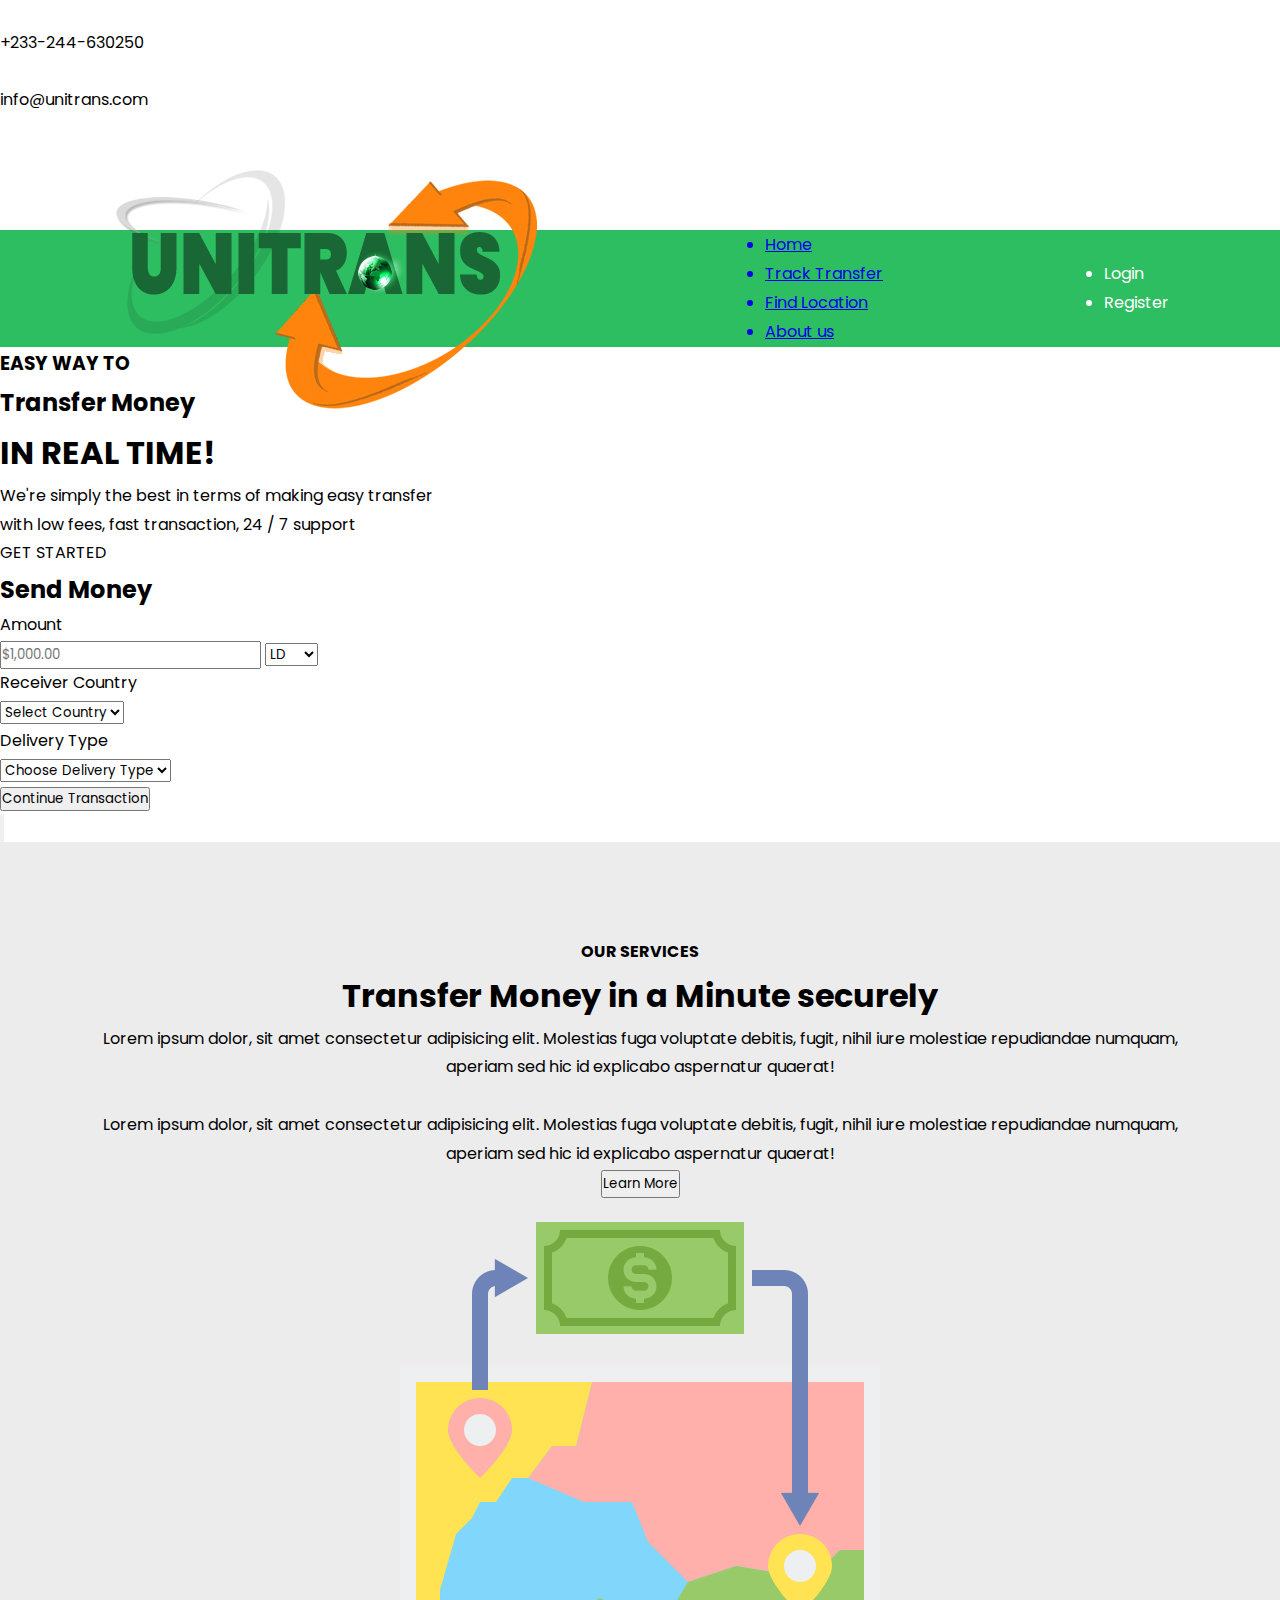
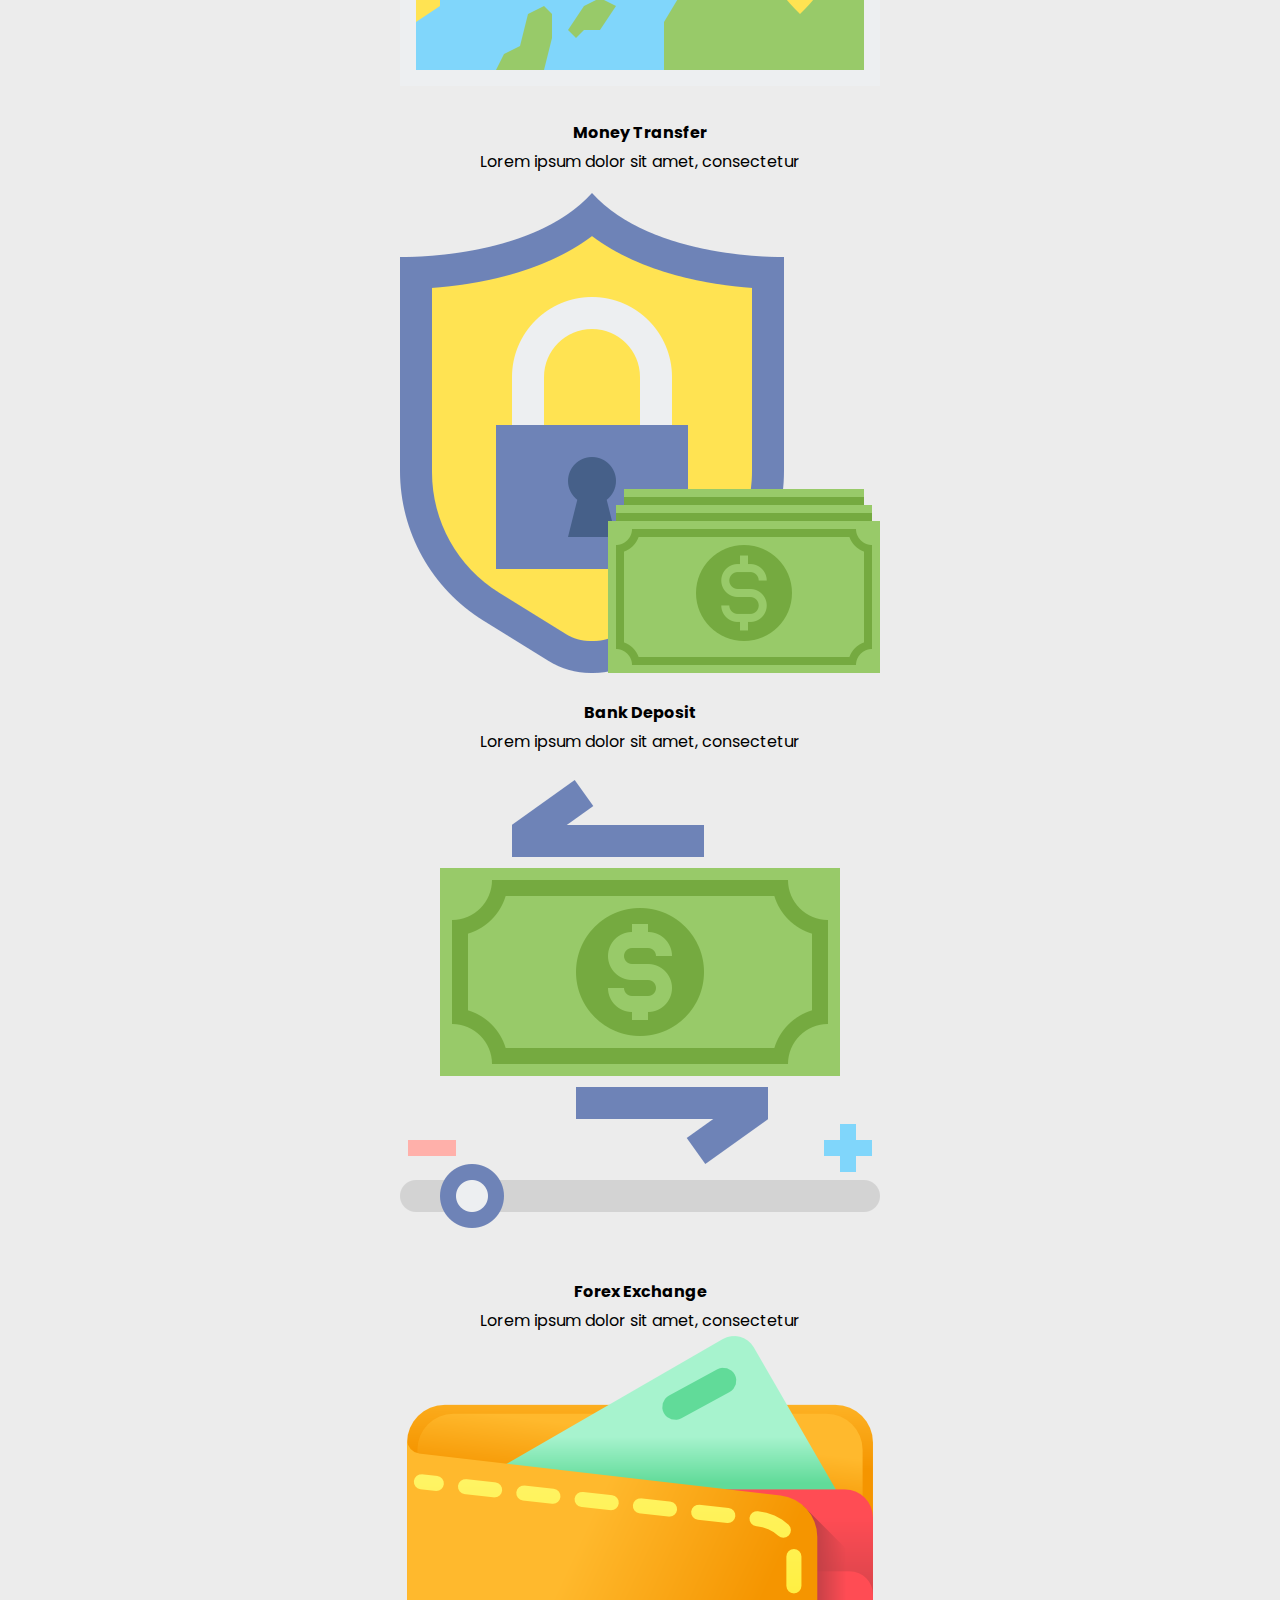
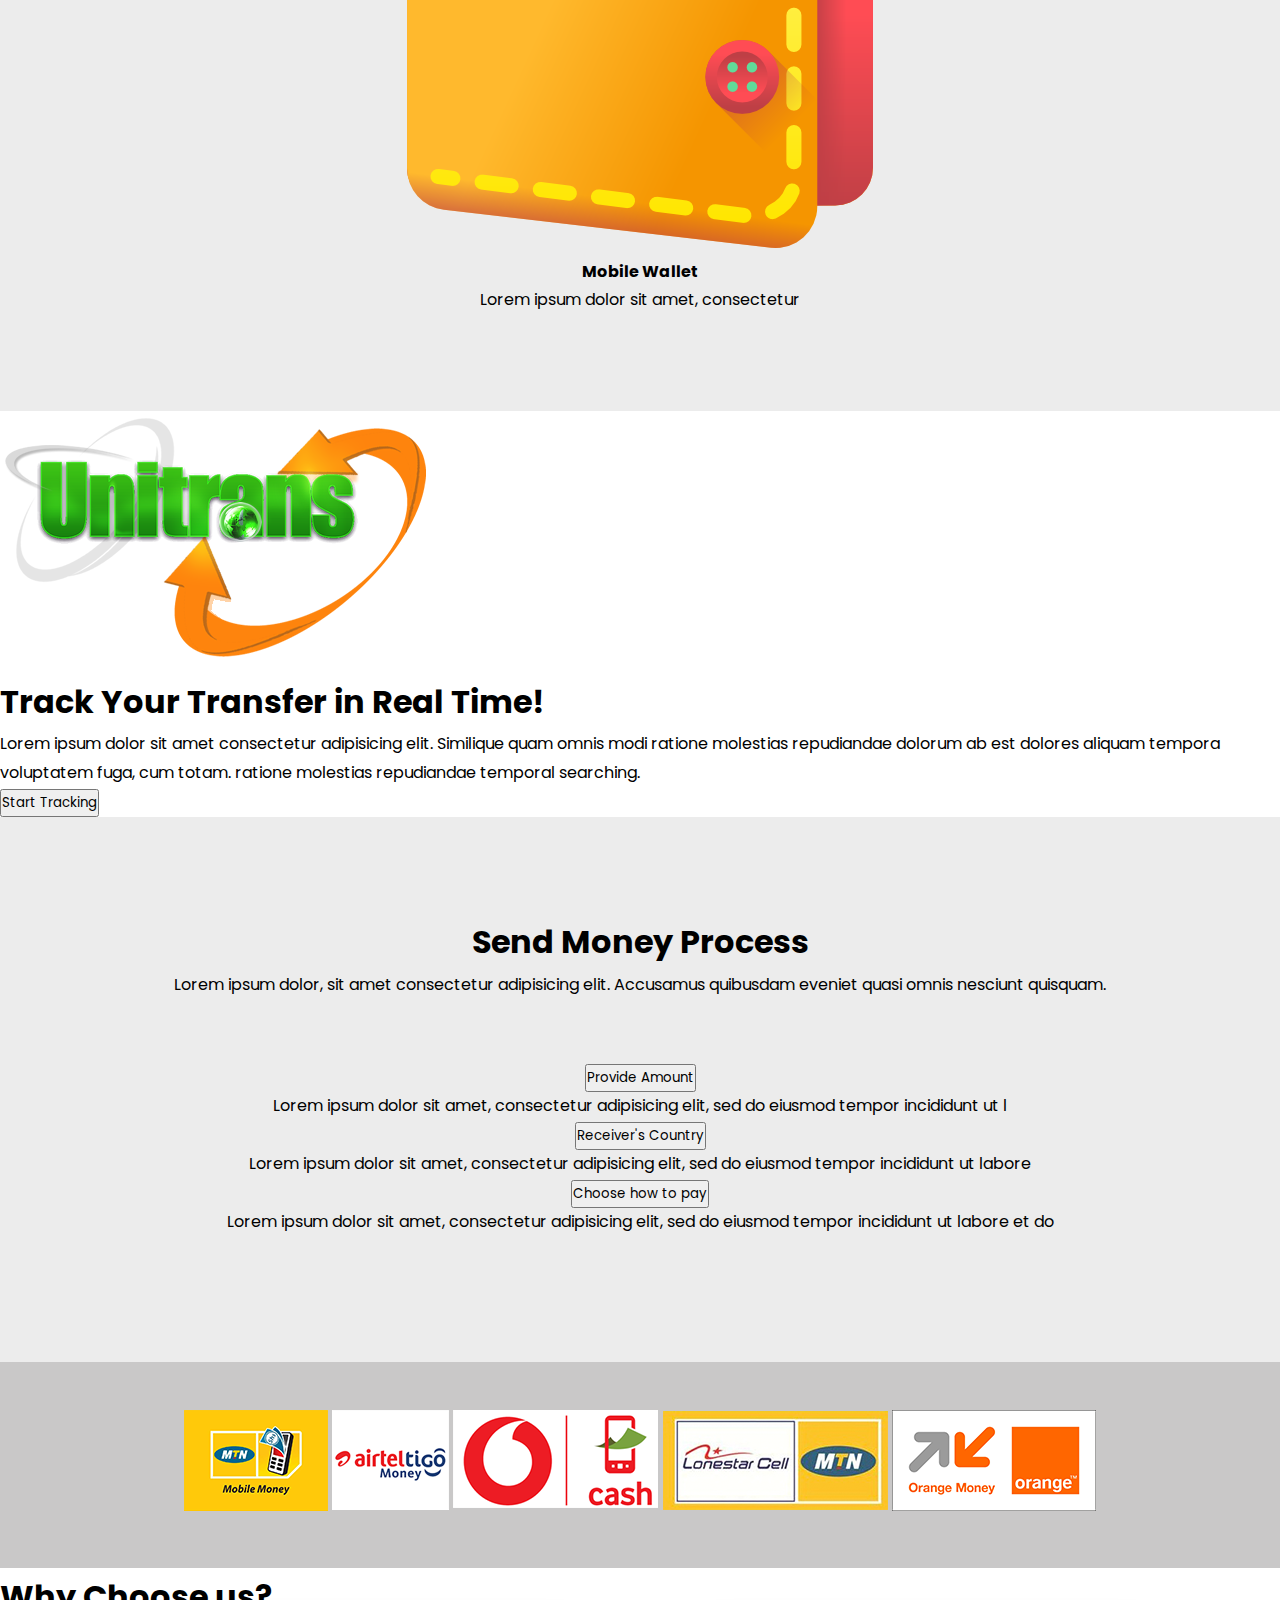
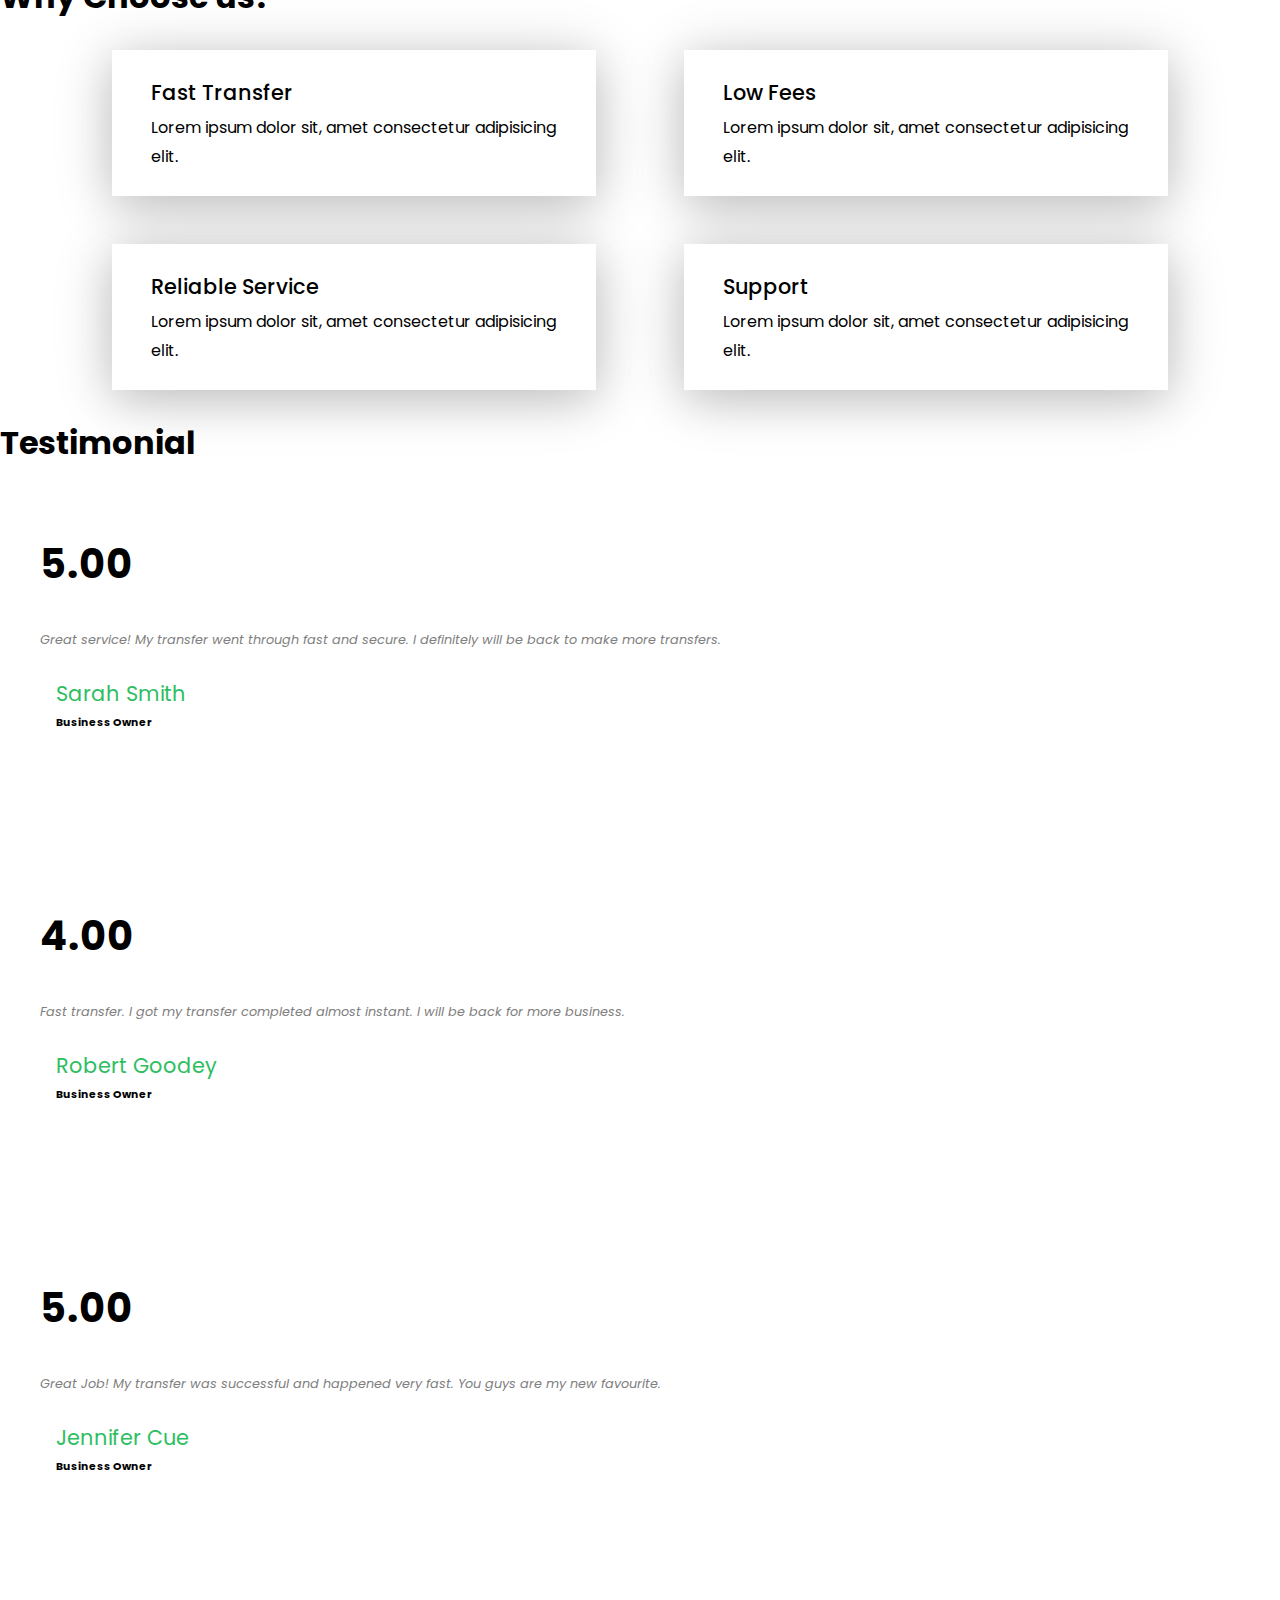
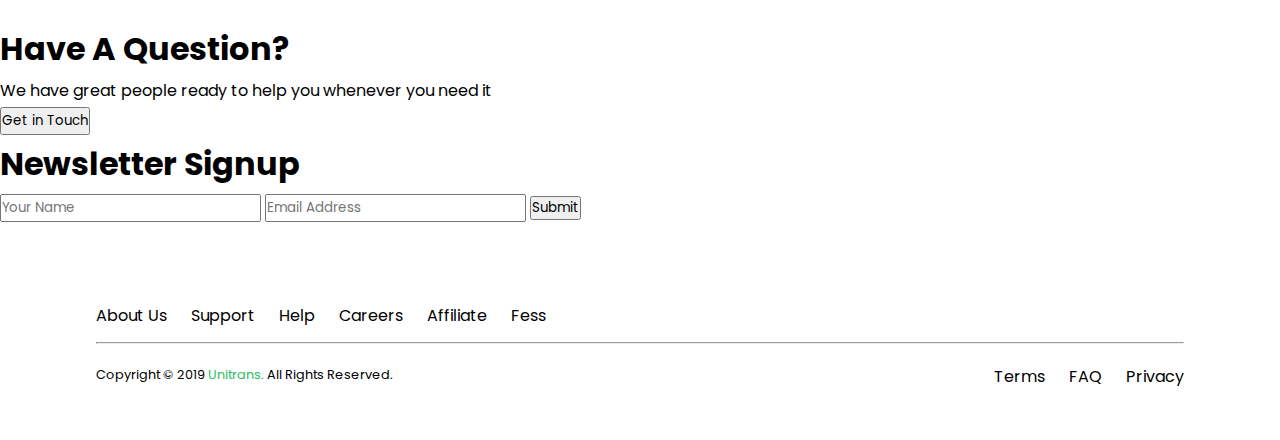
==== commit d889dc1b: "Add files via upload" ====
--- a/index.html
+++ b/index.html
@@ -4,207 +4,270 @@
     <meta charset="UTF-8" />
     <meta name="viewport" content="width=device-width, initial-scale=1.0" />
     <meta http-equiv="X-UA-Compatible" content="ie=edge" />
-    <link rel="stylesheet" href="css/owl.theme.default.min.css" />
-    <link rel="stylesheet" href="css/owl.carousel.min.css" />
-    <link rel="stylesheet" href="css/aos.css" />
-    <link rel="stylesheet" href="css/style.css" />
-    <link rel="stylesheet" href="css/animate.css" />
-    <title>Unitrans Money Remittance Service</title>
     <link
       href="https://fonts.googleapis.com/css?family=Poppins&display=swap"
       rel="stylesheet"
     />
+    <link rel="stylesheet" href="css/owl.theme.default.min.css" />
+    <link rel="stylesheet" href="css/owl.carousel.min.css" />
+    <link rel="stylesheet" href="css/aos.css" />
+    <link rel="stylesheet" href="css/animate.css" />
+    <link rel="stylesheet" href="css/style.css" />
+
+    <title>Unitrans Money Remittance</title>
   </head>
   <body>
     <header>
-      <nav class="animated fadeIn slower">
-        <div class="logo"><img src="img/logo2.png" alt="" /></div>
-        <div class="menu">
-          <ul>
-            <li>Home</li>
-            <li>Track Transfer</li>
-            <li>Find Location</li>
-            <li>About us</li>
-          </ul>
-        </div>
-        <div class="menu">
-          <ul>
-            <li>Login</li>
-            <li><span>REGISTER</span></li>
-          </ul>
-        </div>
+      <div class="subNav animated fadeIn slow">
+        <img src="img/iPhone.png" alt="" />
+        <p>+233-244-630250</p>
+        <img src="img/email.png" alt="" />
+        <p>info@unitrans.com</p>
+      </div>
+
+      <div class="social animated fadeIn slow">
+        <ul>
+          <li><img src="img/Facebook.png" alt="" /></li>
+          <li><img src="img/Twitter.png" alt="" /></li>
+          <li><img src="img/Google.png" alt="" /></li>
+          <li><img src="img/Pinterest.png" alt="" /></li>
+        </ul>
+      </div>
+      <nav class="animated fadeIn slow">
+        <img src="img/logo2.png" alt="" />
+        <ul>
+          <a href="index.html"><li>Home</li></a>
+          <a href="tracking.html"><li>Track Transfer</li></a>
+          <a href="location.html"><li>Find Location</li></a>
+          <a href="about.html"><li>About us</li></a>
+        </ul>
+        <ul>
+          <li class="login">Login</li>
+          <li class="register">Register</li>
+        </ul>
       </nav>
     </header>
-
-    <section id="hero">
-      <h1 class="animated zoomIn">Track Transfer Status</h1>
-      <p class="animated fadeInDown delay-1s">
-        Quicky send, receive, and request money with Unitrans <br />
-        Over 4 countries and 10 currencies
+    <div class="heroArea">
+      <div class="overlay"></div>
+      <h3 class="animated zoomIn slow">EASY WAY TO</h3>
+      <h2 class="animated fadeInDown slower">Transfer Money</h2>
+      <h1 class="animated fadeIn slower delay-1s">IN REAL TIME!</h1>
+
+      <p class="animated fadeInUp slow delay-1s">
+        We're simply the best in terms of making easy transfer <br />
+        with low fees, fast transaction, 24 / 7 support
       </p>
 
-      <form action="">
-        <input
-          class="animated zoomIn delay-2s"
-          type="text"
-          placeholder="Type MTCN number"
-          autocomplete="on"
-          required
-        />
+      <span class="animated fadeInUp delay-2s">GET STARTED</span>
+      <div class="sendMoney animated fadeIn Slower delay-1s">
+        <h2>Send Money</h2>
+        <form action="">
+          <label for="amount">Amount</label>
+          <div class="input1">
+            <input type="text" placeholder="$1,000.00" />
+            <select>
+              <option value="ld"> LD</option>
+              <option value="ghc"> GHC</option>
+              <option value="usd">USD</option>
+            </select>
+          </div>
+          <label for="country">Receiver Country</label>
+          <div class="input1 input2">
+            <select class="countries">
+              <option value="gh" disabled selected hidden
+                >Select Country</option
+              >
+              <option value="lib">Liberia</option>
+              <option value="gh">Ghana</option>
+            </select>
+          </div>
+          <label for="delivery">Delivery Type</label>
+          <div class="input1 input3">
+            <select class="countries">
+              <option value="gh" disabled selected hidden
+                >Choose Delivery Type</option
+              >
+              <option value="lib">Cash Pickup </option>
+              <option value="gh">Mobile Money</option>
+              <option value="gh">Bank Deposit</option>
+            </select>
+          </div>
+          <input class="submit" type="submit" value="Continue Transaction" />
+        </form>
+      </div>
+    </div>
+
+    <button onclick="topFunction()" id="myBtn" title="Go to top">
+      <img src="img/arrow.png" alt="" />
+    </button>
+
+    <section id="services">
+      <div class="left">
+        <h4 data-aos="fade-in">
+          <span></span>
+          OUR SERVICES
+        </h4>
+        <h1 class="heading1" data-aos="fade-in">
+          Transfer Money in a Minute securely
+        </h1>
+        <p data-aos="fade-in">
+          Lorem ipsum dolor, sit amet consectetur adipisicing elit. Molestias
+          fuga voluptate debitis, fugit, nihil iure molestiae repudiandae
+          numquam, aperiam sed hic id explicabo aspernatur quaerat!
+        </p>
         <br />
-        <input
-          class="submit animated zoomIn delay-2s"
-          type="submit"
-          value="CHECK TRANSFER"
-        />
-      </form>
-      <img
-        class=" hero1 animated slower fadeIn"
-        src="img/ghana-flag2.png"
-        alt=""
-      />
-      <img
-        class=" hero2 animated slower fadeIn delay-1s"
-        src="img/liberia-flag2.png"
-        alt=""
-      />
-      <img class="dollarNote" src="img/dollarNote.png" alt="" />
-
-      <!-- <img class="scroll" src="img/scroll.png" alt="" /> -->
-    </section>
-
-    <section id="steps">
-      <h6 class="headingSub" data-aos="fade-in">Process</h6>
-      <h1 class="headingOne" data-aos="fade-in">How It Works</h1>
-      <p data-aos="fade-in" class="space">
-        Lorem ipsum, dolor sit amet consectetur adipisicing elit. Quibusdam
-        ratione veritatis <br />
-        ut quisquam dolores doloremque perspiciatis facere voluptate,
-      </p>
-
-      <div class="procedure">
-        <div class="stages" data-aos="fade-left">
-          <img src="img/send-money.png" alt="" />
-          <h4>Step 1</h4>
-          <h2>Sender's Info</h2>
-          <p>
-            Provide your name <br />
-            and address
-          </p>
-        </div>
-        <div class="stages" data-aos="fade-up">
-          <img src="img/money.png" alt="" />
-          <h4>Step 2</h4>
-          <h2>Receiver's Info</h2>
-          <p>
-            Receiver's name <br />
-            and address
-          </p>
-        </div>
-        <div class="stages" data-aos="fade-right">
-          <img src="img/secure-payment.png" alt="" />
-          <h4>Step 3</h4>
-          <h2>Pay and Submit</h2>
-          <p>
-            Choose prefer payment <br />
-            method and submit
-          </p>
-        </div>
-      </div>
-    </section>
-
-    <section id="partner">
-      <div class="imgBox" data-aos="fade-in">
-        <img src="img/mtn.png" alt="" />
-        <img src="img/voda.png" alt="" />
-        <img src="img/airtel.png" alt="" />
-        <img src="img/lonestar.png" alt="" />
-        <img src="img/orange.png" alt="" />
-      </div>
-    </section>
-
-    <section id="whatWeDo">
-      <h6 class="headingSub" data-aos="fade-in">Our Services</h6>
-      <h1 class="headingOne" data-aos="fade-in">What We Do</h1>
-      <p class="space" data-aos="fade-in">
-        Lorem ipsum, dolor sit amet consectetur adipisicing elit. Quibusdam
-        ratione veritatis <br />
-        ut quisquam dolores doloremque perspiciatis facere voluptate,
-      </p>
-
-      <div class="serviceBox">
-        <div class="serviceContent" data-aos="fade-left">
-          <img src="img/refresh4.png" alt="" />
-          <h3>Money Transfer</h3>
-          <p>
-            Lorem ipsum dolor, sit amet <br />
-            adipisicing elit.
-          </p>
-          <div class="call">
-            <a href="#">Make Transfer</a>
-          </div>
-        </div>
-        <div class="serviceContent" data-aos="fade-up">
-          <img src="img/bank.png" alt="" />
-          <h3>Bank Deposit</h3>
-          <p>
-            Lorem ipsum dolor, sit amet <br />
-            adipisicing elit.
-          </p>
-          <div class="call">
-            <a href="#">Make Deposit</a>
-          </div>
-        </div>
-        <div class="serviceContent" data-aos="fade-right">
-          <img src="img/banknote.png" alt="" />
-          <h3>Cash Request</h3>
-          <p>
-            Lorem ipsum dolor, sit amet <br />
-            adipisicing elit.
-          </p>
-          <div class="call">
-            <a href="#">Request Cash</a>
-          </div>
-        </div>
-      </div>
-
-      <div class="tracking">
-        <img data-aos="fade-right" src="img/iphone.png" alt="" />
-        <div class="textBox">
-          <h2 class="headingTwo" data-aos="fade-left">
-            YOUR MONEY ARRIVES INSTANT TRACK IT WITH EASE!
-          </h2>
-          <p data-aos="fade-left">
-            Lorem ipsum dolor sit amet consectetur, adipisicing elit. Iustoques
-            quib deus sequi, saepe ipsa deseruntires an repellendusignses
-            voluptas!
-          </p>
-          <div data-aos="fade-up">
-            <span>Start Tracking</span>
-          </div>
-        </div>
-      </div>
-    </section>
-
-    <section id="services">
-      <h6 class="headingSub" data-aos="fade-in">Fast Transfer</h6>
-      <h1 class="headingOne" data-aos="fade-in">Why Choose Us?</h1>
-      <p data-aos="fade-in" class="space">
-        Lorem ipsum, dolor sit amet consectetur adipisicing elit. Quibusdam
-        ratione veritatis <br />
-        ut quisquam dolores doloremque perspiciatis facere voluptate,
-      </p>
-
+
+        <p data-aos="fade-in">
+          Lorem ipsum dolor, sit amet consectetur adipisicing elit. Molestias
+          fuga voluptate debitis, fugit, nihil iure molestiae repudiandae
+          numquam, aperiam sed hic id explicabo aspernatur quaerat!
+        </p>
+
+        <button class=" btn btn-green" data-aos="fade-up">Learn More</button>
+      </div>
+      <div class="right">
+        <div class="top">
+          <div class="box" data-aos="fade-in">
+            <img src="img/send-money.png" alt="" />
+            <h4>Money Transfer</h4>
+            <p>
+              Lorem ipsum dolor sit amet, consectetur
+            </p>
+          </div>
+          <div class="box" data-aos="fade-in">
+            <img src="img/secure-payment.png" alt="" />
+            <h4>Bank Deposit</h4>
+            <p>
+              Lorem ipsum dolor sit amet, consectetur
+            </p>
+          </div>
+        </div>
+        <div class="bottom">
+          <div class="box" data-aos="fade-in">
+            <img src="img/money.png" alt="" />
+            <h4>Forex Exchange</h4>
+            <p>
+              Lorem ipsum dolor sit amet, consectetur
+            </p>
+          </div>
+          <div class="box" data-aos="fade-in">
+            <img src="img/purse.png" alt="" />
+            <h4>Mobile Wallet</h4>
+            <p>
+              Lorem ipsum dolor sit amet, consectetur
+            </p>
+          </div>
+        </div>
+      </div>
+    </section>
+
+    <section id="tracking">
+      <div class="phone" data-aos="fade-left">
+        <img src="img/iso.png" alt="" />
+      </div>
+      <div class="text">
+        <h1 class="heading1" data-aos="fade-in">
+          Track Your Transfer in Real Time!
+        </h1>
+        <p data-aos="fade-in">
+          Lorem ipsum dolor sit amet consectetur adipisicing elit. Similique
+          quam omnis modi ratione molestias repudiandae dolorum ab est dolores
+          aliquam tempora voluptatem fuga, cum totam. ratione molestias
+          repudiandae temporal searching.
+        </p>
+        <button class=" btn btn-outline" data-aos="fade-up">
+          Start Tracking
+        </button>
+      </div>
+    </section>
+
+    <!-- <section id="how">
+      <h1 class="heading1" data-aos="fade-in">How It Works?</h1>
+      <div class="items">
+        <div class="itemImgs" data-aos="fade-left">
+          <img src="img/user 4.png" alt="" />
+          <h5>Step 1</h5>
+          <h3>Transfer Info</h3>
+          <p>Lorem ipsum dolor sit amet consectetur adipisicing.</p>
+        </div>
+        <div class="itemImgs" data-aos="fade-up">
+          <img src="img/dollar.png" alt="" />
+          <h5>Step 2</h5>
+          <h3>Amount</h3>
+          <p>Lorem ipsum dolor sit amet consectetur adipisicing.</p>
+        </div>
+        <div class="itemImgs" data-aos="fade-left">
+          <img src="img/Like.png" alt="" />
+          <h5>Step 3</h5>
+          <h3>Pay & Send</h3>
+          <p>Lorem ipsum dolor sit amet consectetur adipisicing.</p>
+        </div>
+      </div>
+    </section> -->
+
+    <div id="steps">
+      <div class="left">
+        <h1 class="heading1" data-aos="fade-in">Send Money Process</h1>
+        <p class="space" data-aos="fade-in">
+          Lorem ipsum dolor, sit amet consectetur adipisicing elit. Accusamus
+          quibusdam eveniet quasi omnis nesciunt quisquam.
+        </p>
+
+        <button class="accordion" data-aos="fade-up">
+          Provide Amount
+        </button>
+        <div class="panel">
+          <p>
+            Lorem ipsum dolor sit amet, consectetur adipisicing elit, sed do
+            eiusmod tempor incididunt ut l
+          </p>
+        </div>
+
+        <button class="accordion" data-aos="fade-right">
+          Receiver's Country
+        </button>
+        <div class="panel">
+          <p>
+            Lorem ipsum dolor sit amet, consectetur adipisicing elit, sed do
+            eiusmod tempor incididunt ut labore
+          </p>
+        </div>
+
+        <button class="accordion" data-aos="fade-down">
+          Choose how to pay
+        </button>
+        <div class="panel">
+          <p>
+            Lorem ipsum dolor sit amet, consectetur adipisicing elit, sed do
+            eiusmod tempor incididunt ut labore et do
+          </p>
+        </div>
+      </div>
+      <div class="right" data-aos="fade-up">
+        <img src="img/payment-service-3.png" alt="" />
+      </div>
+    </div>
+
+    <section id="partner" data-aos="fade-in">
+      <img src="img/mtn.png" alt="" />
+      <img src="img/airtel.png" alt="" />
+      <img src="img/voda.png" alt="" />
+      <img src="img/lonestar.png" alt="" />
+      <img src="img/orange.png" alt="" />
+    </section>
+
+    <section id="why">
+      <h1 class="heading1">Why Choose us?</h1>
       <div class="whyChoose">
         <div class="content" data-aos="fade-right">
-          <img src="img/check.png" alt="" />
+          <img src="img/money-transfer.svg" alt="" />
           <h3>Fast Transfer</h3>
           <p>
             Lorem ipsum dolor sit, amet consectetur adipisicing elit.
           </p>
         </div>
         <div class="content" data-aos="fade-left">
-          <img src="img/dollar.png" alt="" />
+          <img src="img/money.svg" alt="" />
           <h3>Low Fees</h3>
           <p>
             Lorem ipsum dolor sit, amet consectetur adipisicing elit.
@@ -213,15 +276,15 @@
       </div>
       <div class="whyChoose">
         <div class="content" data-aos="fade-right">
-          <img src="img/lock2.png" alt="" />
+          <img src="img/shield.svg" alt="" />
           <h3>Reliable Service</h3>
           <p>
             Lorem ipsum dolor sit, amet consectetur adipisicing elit.
           </p>
         </div>
         <div class="content" data-aos="fade-left">
-          <img src="img/user4.png" alt="" />
-          <h3>Premium Support</h3>
+          <img src="img/call-center.svg" alt="" />
+          <h3>Support</h3>
           <p>
             Lorem ipsum dolor sit, amet consectetur adipisicing elit.
           </p>
@@ -229,16 +292,8 @@
       </div>
     </section>
 
-    <section id="testimonial">
-      <h6 class="headingSub" data-aos="fade-in">Review</h6>
-      <h1 class="headingOne" data-aos="fade-in">Satisfied Customers</h1>
-      <p data-aos="fade-in" class="space">
-        Lorem ipsum, dolor sit amet consectetur adipisicing elit. Quibusdam
-        ratione veritatis <br />
-        ut quisquam dolores doloremque perspiciatis facere voluptate,
-      </p>
-      <div class="reviewOutline"></div>
-
+    <section id="review">
+      <h1 class="heading1" data-aos="fade-in">Testimonial</h1>
       <div class="owl-carousel owl-theme">
         <div class="reviewContent item" data-aos="fade-down">
           <div class="rating">
@@ -297,91 +352,30 @@
             <h6>Business Owner</h6>
           </div>
         </div>
-        <div class="reviewContent item">
-          <div class="rating">
-            <h1>3.50</h1>
-            <img src="img/star.png" alt="" />
-            <img src="img/star.png" alt="" />
-            <img src="img/star.png" alt="" />
-            <img src="img/star3.png" alt="" />
-            <img src="img/star2.png" alt="" />
-          </div>
-          <blockquote>
-            Reliable service. I requested a bank deposit and got comfirmed by my
-            bank the next day. Good Work!
-          </blockquote>
-          <div class="customer">
-            <img src="img/avatar17.png" alt="" />
-            <h4>Joey Clive</h4>
-            <h6>Designer</h6>
-          </div>
-        </div>
-        <div class="reviewContent item">
-          <div class="rating">
-            <h1>4.50</h1>
-            <img src="img/star.png" alt="" />
-            <img src="img/star.png" alt="" />
-            <img src="img/star.png" alt="" />
-            <img src="img/star.png" alt="" />
-            <img src="img/star3.png" alt="" />
-          </div>
-          <blockquote>
-            Good support. I had few trouble confirming my transfer, fortunately
-            I got resolved by the support.
-          </blockquote>
-          <div class="customer">
-            <img src="img/avatar20.png" alt="" />
-            <h4>Pete Williams</h4>
-            <h6>Enterpreneur</h6>
-          </div>
-        </div>
-      </div>
-    </section>
-
-    <section id="how">
-      <div class="howContainer">
-        <h1 class="headingOne" data-aos="fade-in">Have A Question?</h1>
+      </div>
+    </section>
+
+    <section id="contact">
+      <div class="contactContainer">
+        <h1 class="heading2" data-aos="fade-in">Have A Question?</h1>
         <p data-aos="fade-in">
-          We have great people ready to help you whenever you need it.
+          We have great people ready to help you whenever you need it
         </p>
-        <div class="btnContact">Get in Touch</div>
-        <div class="empty"></div>
-      </div>
-    </section>
-
-    <section id="app">
-      <h1 class="headingOne" data-aos="fade-in">Subscribe To Newsletter</h1>
-      <p class="space" data-aos="fade-in">
-        Lorem ipsum, dolor sit amet consectetur adipisicing elit. Quibusdam
-        ratione veritatis <br />
-        ut quisquam dolores doloremque perspiciatis facere voluptate,
-      </p>
-      <form action="">
-        <!-- <input data-aos="fade-left" type="text" placeholder="Name" required />
-        <br /> -->
-        <input
-          data-aos="fade-right"
-          type="email"
-          placeholder="Email"
-          required
-        />
-        <br />
-        <input
-          data-aos="fade-up"
-          class="submit2"
-          type="submit"
-          value="Subscribe"
-        />
+        <button class="btn btn-white" data-aos="fade-up">Get in Touch</button>
+      </div>
+    </section>
+
+    <section id="news">
+      <h1 class="heading2" data-aos="fade-in">Newsletter Signup</h1>
+      <form action="" data-aos="fade-in">
+        <input type="text" placeholder="Your Name" required />
+        <input type="email" placeholder="Email Address" required />
+        <input class=" newsSubmit" type="submit" />
       </form>
-      <!-- <h1 class="headingTwo" data-aos="fade-in">App Will Be Available Soon!</h1>
-      <div class="download" data-aos="fade-up">
-        <img src="img/ios.svg" alt="" />
-        <img src="img/android.png" alt="" />
-      </div> -->
     </section>
 
     <section id="footer">
-      <div class="links" data-aos="fade-in">
+      <div class="links">
         <ul>
           <li><a href="#">About Us</a></li>
           <li><a href="#">Support</a></li>
@@ -392,22 +386,22 @@
         </ul>
         <ul>
           <li>
-            <a href="#"><img src="img/facebook.png" alt=""/></a>
+            <a href="#"><img src="img/facebook-black.png" alt=""/></a>
           </li>
           <li>
-            <a href="#"><img src="img/twitter.png" alt=""/></a>
+            <a href="#"><img src="img/twitter-black.png" alt=""/></a>
           </li>
           <li>
-            <a href="#"><img src="img/googleplus.png" alt=""/></a>
+            <a href="#"><img src="img/googleplus-black.png" alt=""/></a>
           </li>
           <li>
-            <a href="#"><img src="img/instagram.png" alt=""/></a>
+            <a href="#"><img src="img/instagram-black.png" alt=""/></a>
           </li>
         </ul>
       </div>
       <hr />
       <div class="copyright">
-        <p>Copyright © 2019 <span>UFB.</span> All Rights Reserved.</p>
+        <p>Copyright © 2019 <span>Unitrans.</span> All Rights Reserved.</p>
         <ul>
           <li><a href="#">Terms</a></li>
           <li><a href="#">FAQ</a></li>
@@ -432,5 +426,24 @@
         duration: 1000
       });
     </script>
+
+    <script src="js/script.js"></script>
+
+    <script>
+      var acc = document.getElementsByClassName('accordion');
+      var i;
+
+      for (i = 0; i < acc.length; i++) {
+        acc[i].addEventListener('click', function() {
+          this.classList.toggle('active');
+          var panel = this.nextElementSibling;
+          if (panel.style.display === 'block') {
+            panel.style.display = 'none';
+          } else {
+            panel.style.display = 'block';
+          }
+        });
+      }
+    </script>
   </body>
 </html>
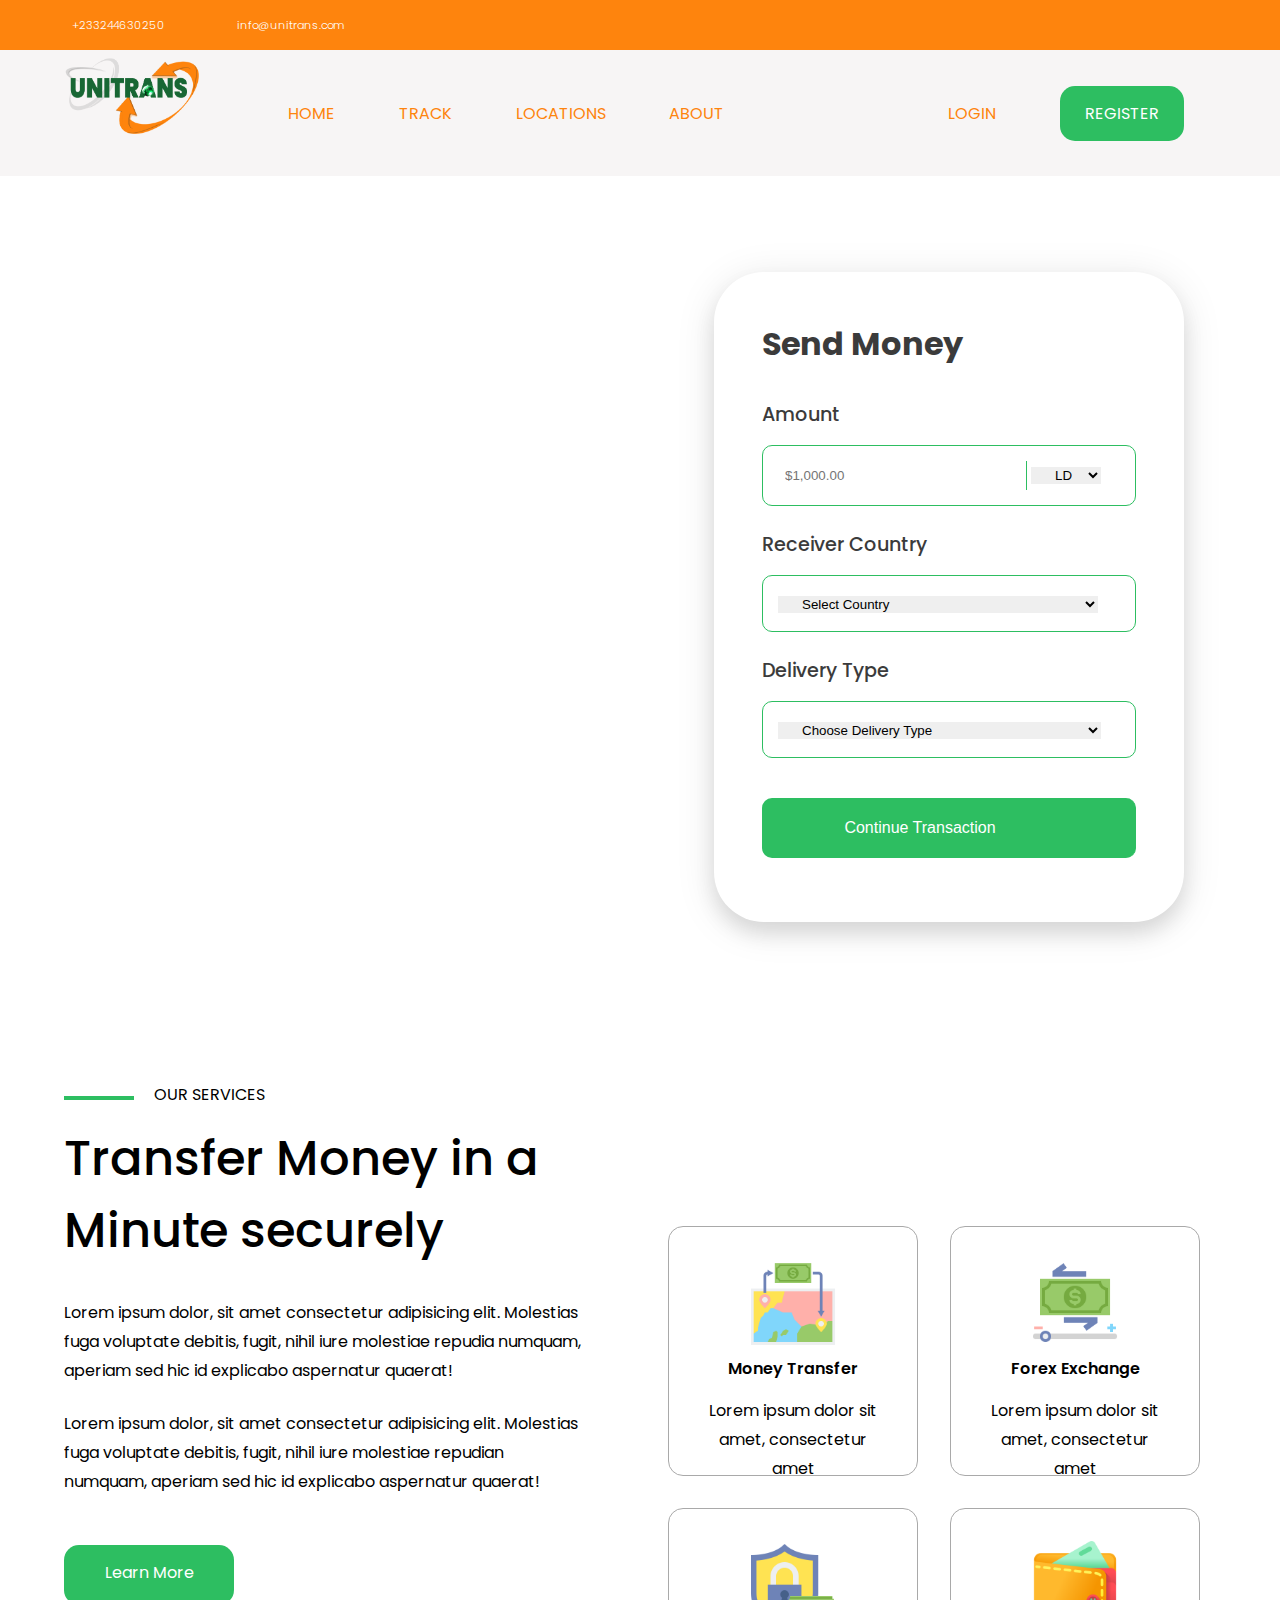
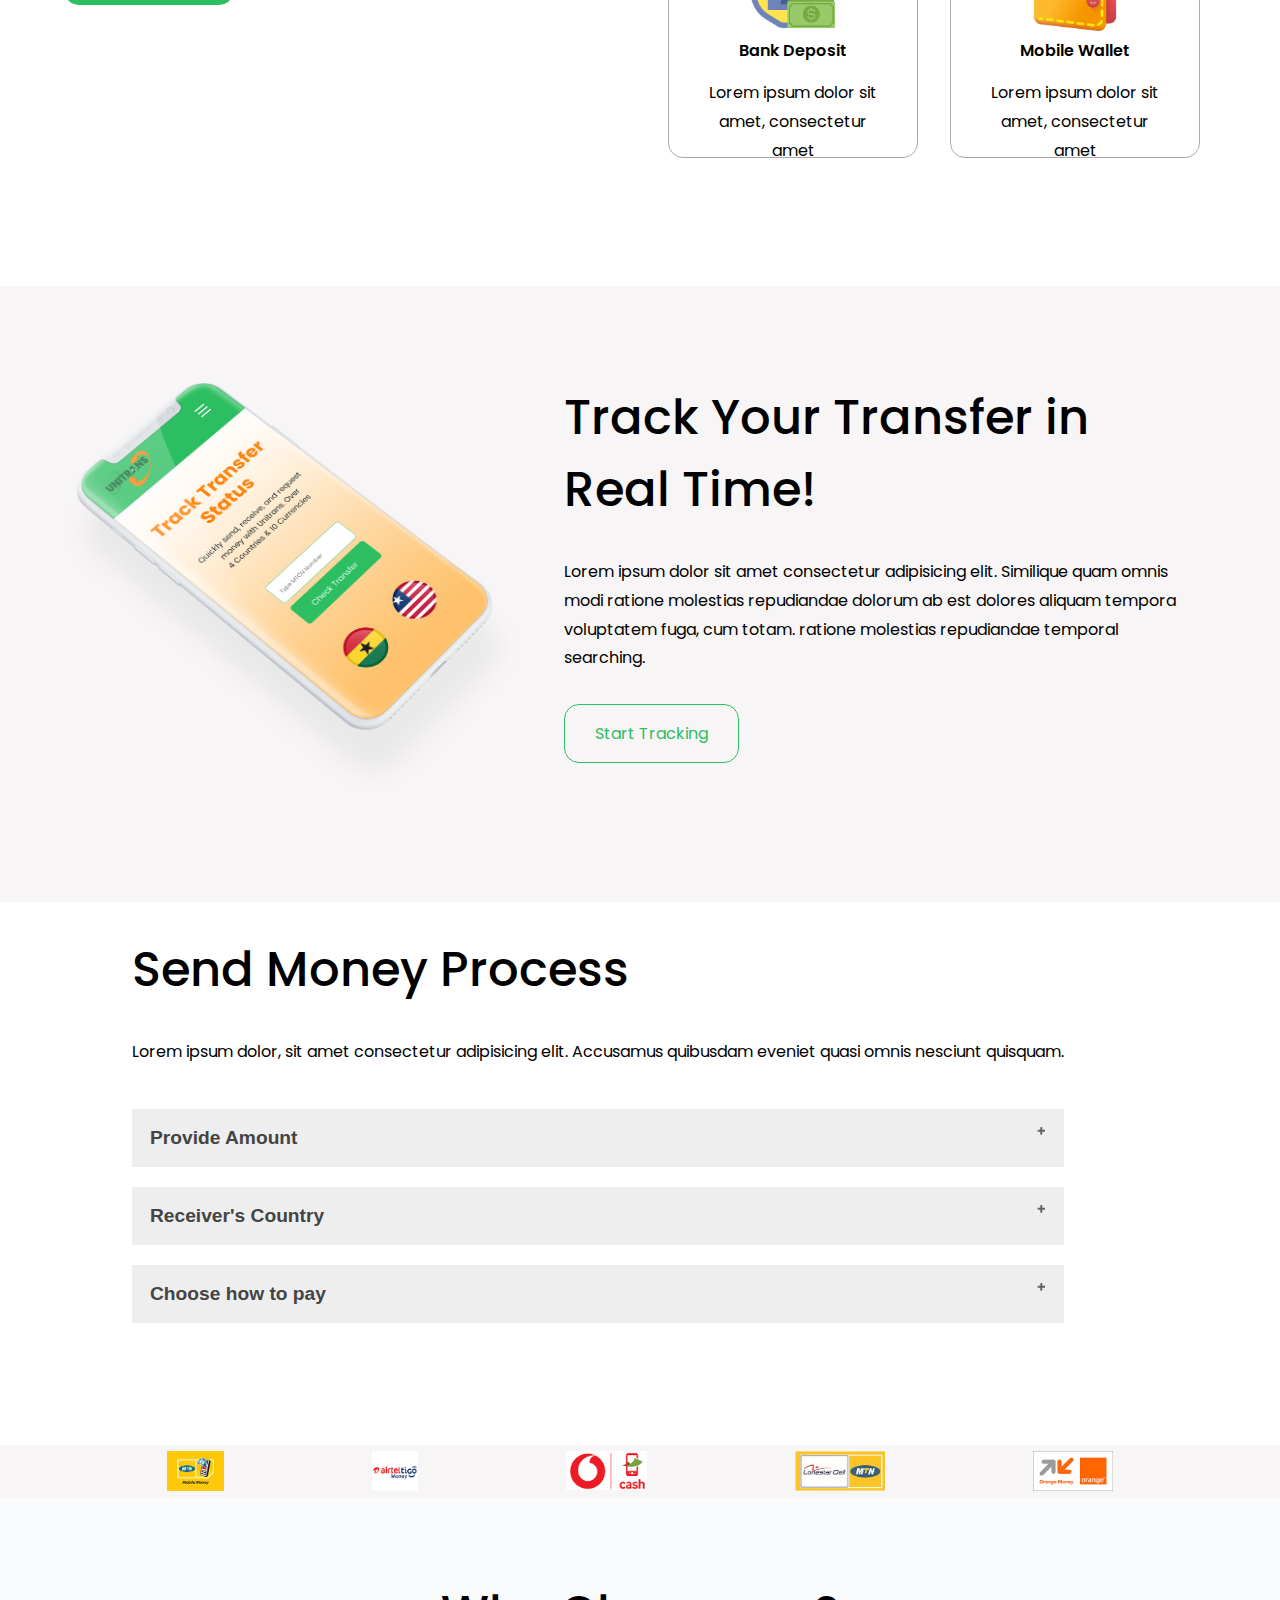
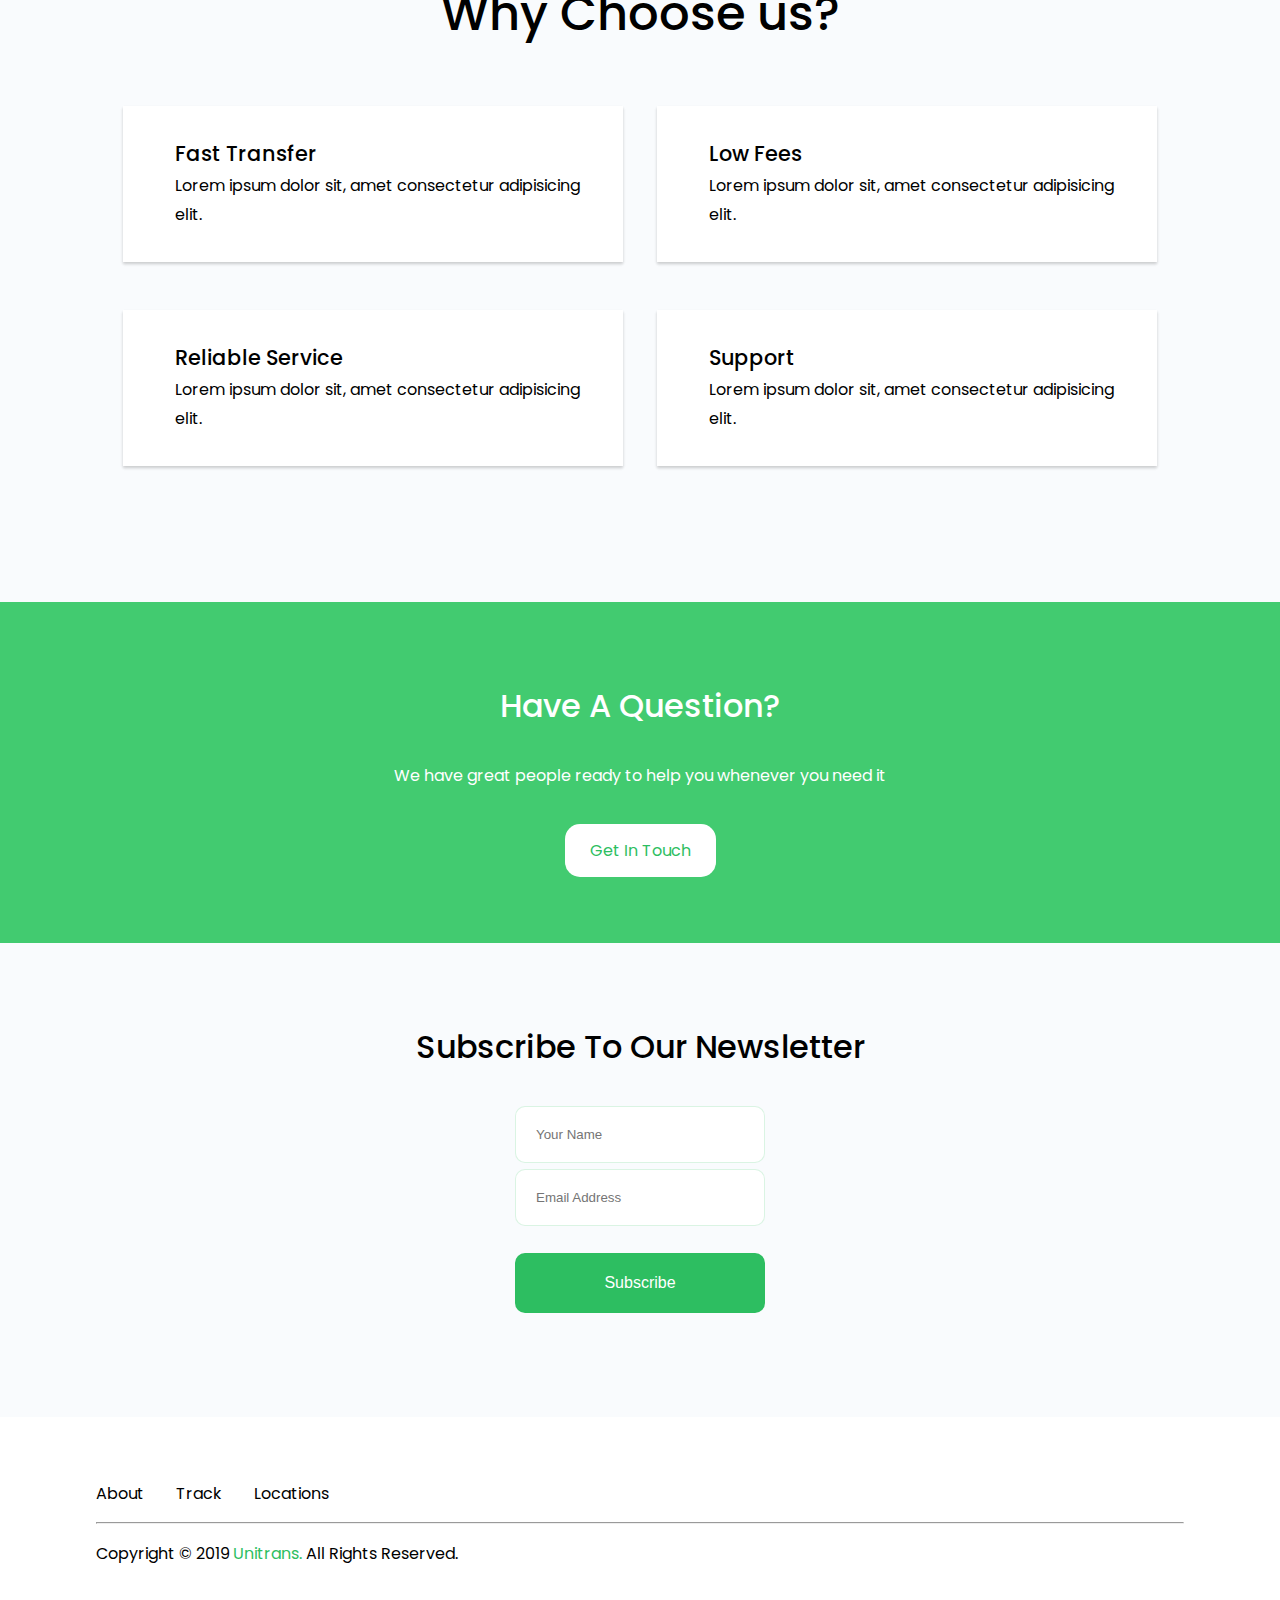
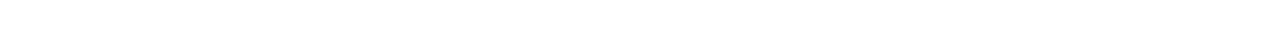
==== commit f1a5472a: "Add files via upload" ====
--- a/index.html
+++ b/index.html
@@ -1,449 +1,350 @@
-<!DOCTYPE html>
-<html lang="en">
-  <head>
-    <meta charset="UTF-8" />
-    <meta name="viewport" content="width=device-width, initial-scale=1.0" />
-    <meta http-equiv="X-UA-Compatible" content="ie=edge" />
-    <link
-      href="https://fonts.googleapis.com/css?family=Poppins&display=swap"
-      rel="stylesheet"
-    />
-    <link rel="stylesheet" href="css/owl.theme.default.min.css" />
-    <link rel="stylesheet" href="css/owl.carousel.min.css" />
-    <link rel="stylesheet" href="css/aos.css" />
-    <link rel="stylesheet" href="css/animate.css" />
-    <link rel="stylesheet" href="css/style.css" />
-
-    <title>Unitrans Money Remittance</title>
-  </head>
-  <body>
-    <header>
-      <div class="subNav animated fadeIn slow">
-        <img src="img/iPhone.png" alt="" />
-        <p>+233-244-630250</p>
-        <img src="img/email.png" alt="" />
-        <p>info@unitrans.com</p>
-      </div>
-
-      <div class="social animated fadeIn slow">
-        <ul>
-          <li><img src="img/Facebook.png" alt="" /></li>
-          <li><img src="img/Twitter.png" alt="" /></li>
-          <li><img src="img/Google.png" alt="" /></li>
-          <li><img src="img/Pinterest.png" alt="" /></li>
-        </ul>
-      </div>
-      <nav class="animated fadeIn slow">
-        <img src="img/logo2.png" alt="" />
-        <ul>
-          <a href="index.html"><li>Home</li></a>
-          <a href="tracking.html"><li>Track Transfer</li></a>
-          <a href="location.html"><li>Find Location</li></a>
-          <a href="about.html"><li>About us</li></a>
-        </ul>
-        <ul>
-          <li class="login">Login</li>
-          <li class="register">Register</li>
-        </ul>
-      </nav>
-    </header>
-    <div class="heroArea">
-      <div class="overlay"></div>
-      <h3 class="animated zoomIn slow">EASY WAY TO</h3>
-      <h2 class="animated fadeInDown slower">Transfer Money</h2>
-      <h1 class="animated fadeIn slower delay-1s">IN REAL TIME!</h1>
-
-      <p class="animated fadeInUp slow delay-1s">
-        We're simply the best in terms of making easy transfer <br />
-        with low fees, fast transaction, 24 / 7 support
-      </p>
-
-      <span class="animated fadeInUp delay-2s">GET STARTED</span>
-      <div class="sendMoney animated fadeIn Slower delay-1s">
-        <h2>Send Money</h2>
-        <form action="">
-          <label for="amount">Amount</label>
-          <div class="input1">
-            <input type="text" placeholder="$1,000.00" />
-            <select>
-              <option value="ld"> LD</option>
-              <option value="ghc"> GHC</option>
-              <option value="usd">USD</option>
-            </select>
-          </div>
-          <label for="country">Receiver Country</label>
-          <div class="input1 input2">
-            <select class="countries">
-              <option value="gh" disabled selected hidden
-                >Select Country</option
-              >
-              <option value="lib">Liberia</option>
-              <option value="gh">Ghana</option>
-            </select>
-          </div>
-          <label for="delivery">Delivery Type</label>
-          <div class="input1 input3">
-            <select class="countries">
-              <option value="gh" disabled selected hidden
-                >Choose Delivery Type</option
-              >
-              <option value="lib">Cash Pickup </option>
-              <option value="gh">Mobile Money</option>
-              <option value="gh">Bank Deposit</option>
-            </select>
-          </div>
-          <input class="submit" type="submit" value="Continue Transaction" />
-        </form>
-      </div>
-    </div>
-
-    <button onclick="topFunction()" id="myBtn" title="Go to top">
-      <img src="img/arrow.png" alt="" />
-    </button>
-
-    <section id="services">
-      <div class="left">
-        <h4 data-aos="fade-in">
-          <span></span>
-          OUR SERVICES
-        </h4>
-        <h1 class="heading1" data-aos="fade-in">
-          Transfer Money in a Minute securely
-        </h1>
-        <p data-aos="fade-in">
-          Lorem ipsum dolor, sit amet consectetur adipisicing elit. Molestias
-          fuga voluptate debitis, fugit, nihil iure molestiae repudiandae
-          numquam, aperiam sed hic id explicabo aspernatur quaerat!
-        </p>
-        <br />
-
-        <p data-aos="fade-in">
-          Lorem ipsum dolor, sit amet consectetur adipisicing elit. Molestias
-          fuga voluptate debitis, fugit, nihil iure molestiae repudiandae
-          numquam, aperiam sed hic id explicabo aspernatur quaerat!
-        </p>
-
-        <button class=" btn btn-green" data-aos="fade-up">Learn More</button>
-      </div>
-      <div class="right">
-        <div class="top">
-          <div class="box" data-aos="fade-in">
-            <img src="img/send-money.png" alt="" />
-            <h4>Money Transfer</h4>
-            <p>
-              Lorem ipsum dolor sit amet, consectetur
-            </p>
-          </div>
-          <div class="box" data-aos="fade-in">
-            <img src="img/secure-payment.png" alt="" />
-            <h4>Bank Deposit</h4>
-            <p>
-              Lorem ipsum dolor sit amet, consectetur
-            </p>
-          </div>
-        </div>
-        <div class="bottom">
-          <div class="box" data-aos="fade-in">
-            <img src="img/money.png" alt="" />
-            <h4>Forex Exchange</h4>
-            <p>
-              Lorem ipsum dolor sit amet, consectetur
-            </p>
-          </div>
-          <div class="box" data-aos="fade-in">
-            <img src="img/purse.png" alt="" />
-            <h4>Mobile Wallet</h4>
-            <p>
-              Lorem ipsum dolor sit amet, consectetur
-            </p>
-          </div>
-        </div>
-      </div>
-    </section>
-
-    <section id="tracking">
-      <div class="phone" data-aos="fade-left">
-        <img src="img/iso.png" alt="" />
-      </div>
-      <div class="text">
-        <h1 class="heading1" data-aos="fade-in">
-          Track Your Transfer in Real Time!
-        </h1>
-        <p data-aos="fade-in">
-          Lorem ipsum dolor sit amet consectetur adipisicing elit. Similique
-          quam omnis modi ratione molestias repudiandae dolorum ab est dolores
-          aliquam tempora voluptatem fuga, cum totam. ratione molestias
-          repudiandae temporal searching.
-        </p>
-        <button class=" btn btn-outline" data-aos="fade-up">
-          Start Tracking
-        </button>
-      </div>
-    </section>
-
-    <!-- <section id="how">
-      <h1 class="heading1" data-aos="fade-in">How It Works?</h1>
-      <div class="items">
-        <div class="itemImgs" data-aos="fade-left">
-          <img src="img/user 4.png" alt="" />
-          <h5>Step 1</h5>
-          <h3>Transfer Info</h3>
-          <p>Lorem ipsum dolor sit amet consectetur adipisicing.</p>
-        </div>
-        <div class="itemImgs" data-aos="fade-up">
-          <img src="img/dollar.png" alt="" />
-          <h5>Step 2</h5>
-          <h3>Amount</h3>
-          <p>Lorem ipsum dolor sit amet consectetur adipisicing.</p>
-        </div>
-        <div class="itemImgs" data-aos="fade-left">
-          <img src="img/Like.png" alt="" />
-          <h5>Step 3</h5>
-          <h3>Pay & Send</h3>
-          <p>Lorem ipsum dolor sit amet consectetur adipisicing.</p>
-        </div>
-      </div>
-    </section> -->
-
-    <div id="steps">
-      <div class="left">
-        <h1 class="heading1" data-aos="fade-in">Send Money Process</h1>
-        <p class="space" data-aos="fade-in">
-          Lorem ipsum dolor, sit amet consectetur adipisicing elit. Accusamus
-          quibusdam eveniet quasi omnis nesciunt quisquam.
-        </p>
-
-        <button class="accordion" data-aos="fade-up">
-          Provide Amount
-        </button>
-        <div class="panel">
-          <p>
-            Lorem ipsum dolor sit amet, consectetur adipisicing elit, sed do
-            eiusmod tempor incididunt ut l
-          </p>
-        </div>
-
-        <button class="accordion" data-aos="fade-right">
-          Receiver's Country
-        </button>
-        <div class="panel">
-          <p>
-            Lorem ipsum dolor sit amet, consectetur adipisicing elit, sed do
-            eiusmod tempor incididunt ut labore
-          </p>
-        </div>
-
-        <button class="accordion" data-aos="fade-down">
-          Choose how to pay
-        </button>
-        <div class="panel">
-          <p>
-            Lorem ipsum dolor sit amet, consectetur adipisicing elit, sed do
-            eiusmod tempor incididunt ut labore et do
-          </p>
-        </div>
-      </div>
-      <div class="right" data-aos="fade-up">
-        <img src="img/payment-service-3.png" alt="" />
-      </div>
-    </div>
-
-    <section id="partner" data-aos="fade-in">
-      <img src="img/mtn.png" alt="" />
-      <img src="img/airtel.png" alt="" />
-      <img src="img/voda.png" alt="" />
-      <img src="img/lonestar.png" alt="" />
-      <img src="img/orange.png" alt="" />
-    </section>
-
-    <section id="why">
-      <h1 class="heading1">Why Choose us?</h1>
-      <div class="whyChoose">
-        <div class="content" data-aos="fade-right">
-          <img src="img/money-transfer.svg" alt="" />
-          <h3>Fast Transfer</h3>
-          <p>
-            Lorem ipsum dolor sit, amet consectetur adipisicing elit.
-          </p>
-        </div>
-        <div class="content" data-aos="fade-left">
-          <img src="img/money.svg" alt="" />
-          <h3>Low Fees</h3>
-          <p>
-            Lorem ipsum dolor sit, amet consectetur adipisicing elit.
-          </p>
-        </div>
-      </div>
-      <div class="whyChoose">
-        <div class="content" data-aos="fade-right">
-          <img src="img/shield.svg" alt="" />
-          <h3>Reliable Service</h3>
-          <p>
-            Lorem ipsum dolor sit, amet consectetur adipisicing elit.
-          </p>
-        </div>
-        <div class="content" data-aos="fade-left">
-          <img src="img/call-center.svg" alt="" />
-          <h3>Support</h3>
-          <p>
-            Lorem ipsum dolor sit, amet consectetur adipisicing elit.
-          </p>
-        </div>
-      </div>
-    </section>
-
-    <section id="review">
-      <h1 class="heading1" data-aos="fade-in">Testimonial</h1>
-      <div class="owl-carousel owl-theme">
-        <div class="reviewContent item" data-aos="fade-down">
-          <div class="rating">
-            <h1>5.00</h1>
-            <img src="img/star.png" alt="" />
-            <img src="img/star.png" alt="" />
-            <img src="img/star.png" alt="" />
-            <img src="img/star.png" alt="" />
-            <img src="img/star.png" alt="" />
-          </div>
-          <blockquote>
-            Great service! My transfer went through fast and secure. I
-            definitely will be back to make more transfers.
-          </blockquote>
-          <div class="customer">
-            <img src="img/avatar3.png" alt="" />
-            <h4>Sarah Smith</h4>
-            <h6>Business Owner</h6>
-          </div>
-        </div>
-        <div class="reviewContent item" data-aos="fade-up">
-          <div class="rating">
-            <h1>4.00</h1>
-            <img src="img/star.png" alt="" />
-            <img src="img/star.png" alt="" />
-            <img src="img/star.png" alt="" />
-            <img src="img/star.png" alt="" />
-            <img src="img/star2.png" alt="" />
-          </div>
-          <blockquote>
-            Fast transfer. I got my transfer completed almost instant. I will be
-            back for more business.
-          </blockquote>
-          <div class="customer">
-            <img src="img/avatar1.png" alt="" />
-            <h4>Robert Goodey</h4>
-            <h6>Business Owner</h6>
-          </div>
-        </div>
-        <div class="reviewContent item" data-aos="fade-down">
-          <div class="rating">
-            <h1>5.00</h1>
-            <img src="img/star.png" alt="" />
-            <img src="img/star.png" alt="" />
-            <img src="img/star.png" alt="" />
-            <img src="img/star.png" alt="" />
-            <img src="img/star.png" alt="" />
-          </div>
-          <blockquote>
-            Great Job! My transfer was successful and happened very fast. You
-            guys are my new favourite.
-          </blockquote>
-          <div class="customer">
-            <img src="img/avatar14.png" alt="" />
-            <h4>Jennifer Cue</h4>
-            <h6>Business Owner</h6>
-          </div>
-        </div>
-      </div>
-    </section>
-
-    <section id="contact">
-      <div class="contactContainer">
-        <h1 class="heading2" data-aos="fade-in">Have A Question?</h1>
-        <p data-aos="fade-in">
-          We have great people ready to help you whenever you need it
-        </p>
-        <button class="btn btn-white" data-aos="fade-up">Get in Touch</button>
-      </div>
-    </section>
-
-    <section id="news">
-      <h1 class="heading2" data-aos="fade-in">Newsletter Signup</h1>
-      <form action="" data-aos="fade-in">
-        <input type="text" placeholder="Your Name" required />
-        <input type="email" placeholder="Email Address" required />
-        <input class=" newsSubmit" type="submit" />
-      </form>
-    </section>
-
-    <section id="footer">
-      <div class="links">
-        <ul>
-          <li><a href="#">About Us</a></li>
-          <li><a href="#">Support</a></li>
-          <li><a href="#">Help</a></li>
-          <li><a href="#">Careers</a></li>
-          <li><a href="#">Affiliate</a></li>
-          <li><a href="#">Fess</a></li>
-        </ul>
-        <ul>
-          <li>
-            <a href="#"><img src="img/facebook-black.png" alt=""/></a>
-          </li>
-          <li>
-            <a href="#"><img src="img/twitter-black.png" alt=""/></a>
-          </li>
-          <li>
-            <a href="#"><img src="img/googleplus-black.png" alt=""/></a>
-          </li>
-          <li>
-            <a href="#"><img src="img/instagram-black.png" alt=""/></a>
-          </li>
-        </ul>
-      </div>
-      <hr />
-      <div class="copyright">
-        <p>Copyright © 2019 <span>Unitrans.</span> All Rights Reserved.</p>
-        <ul>
-          <li><a href="#">Terms</a></li>
-          <li><a href="#">FAQ</a></li>
-          <li><a href="#">Privacy</a></li>
-        </ul>
-      </div>
-    </section>
-
-    <!-- carousel script -->
-    <script src="js/jquery-3.4.1.min.js"></script>
-    <script src="js/owl.carousel.min.js"></script>
-
-    <!-- Carousel custom script -->
-    <script src="js/carouselCustomScript.js"></script>
-
-    <!-- AOS Scroll loader -->
-
-    <script src="js/aos.js"></script>
-    <script>
-      AOS.init({
-        offset: 80,
-        duration: 1000
-      });
-    </script>
-
-    <script src="js/script.js"></script>
-
-    <script>
-      var acc = document.getElementsByClassName('accordion');
-      var i;
-
-      for (i = 0; i < acc.length; i++) {
-        acc[i].addEventListener('click', function() {
-          this.classList.toggle('active');
-          var panel = this.nextElementSibling;
-          if (panel.style.display === 'block') {
-            panel.style.display = 'none';
-          } else {
-            panel.style.display = 'block';
-          }
-        });
-      }
-    </script>
-  </body>
-</html>
+<!DOCTYPE html>
+<html lang="en">
+  <head>
+    <meta charset="UTF-8" />
+    <meta name="viewport" content="width=device-width, initial-scale=1.0" />
+    <meta http-equiv="X-UA-Compatible" content="ie=edge" />
+    <link
+      href="https://fonts.googleapis.com/css?family=Poppins&display=swap"
+      rel="stylesheet"
+    />
+    <link rel="stylesheet" href="css/aos.css" />
+    <link rel="stylesheet" href="css/animate.css" />
+    <link rel="stylesheet" href="css/style.css" />
+    <link rel="stylesheet" href="css/mediaQuery.css">
+    <title>Unitrans Money Remittance</title>
+  </head>
+  <body>
+    <div class="infoBar animated fadeIn slower">
+      <img src="img/iPhone.png" alt="" />
+      <p>+233244630250</p>
+      <img class="marg" src="img/email.png" alt="" />
+      <p>info@unitrans.com</p>
+    </div>
+    <nav>
+      <div class="hamburger animated fadeIn slower" onclick="hamToggle(this)">
+        <div class="bar1"></div>
+        <div class="bar2"></div>
+        <div class="bar3"></div>
+      </div>
+      <div class="logo animated fadeIn slower">
+        <img src="img/logo2.png" alt="" />
+      </div>
+      <ul class="nav-links">
+        <li><a href="index.html">Home</a></li>
+        <li><a href="tracking.html">Track</a></li>
+        <li><a href="location.html">Locations</a></li>
+        <li><a href="about.html">About</a></li>
+        <li class="marg2"><a href="#">Login</a></li>
+        <li class="register"><a href="#">Register</a></li>
+      </ul>
+    </nav>
+
+    <button onclick="topFunction()" id="myBtn" title="Go to top">
+      <img src="img/arrow.png" alt="" />
+    </button>
+
+    <section id="hero">
+        <div class="left">
+            <h5 class="animated zoomIn slow">EASY WAY TO</h5>
+            <h3 class="animated fadeInDown slower">Transfer Money</h3>
+            <h1 class="animated fadeIn slower delay-1s">IN REAL TIME!</h1>
+            <p class="animated fadeInUp slow delay-1s">We're simply the best in terms of making easy transfer with low fees, fast transaction, 24 / 7 support</p>
+            <span class="animated fadeIn slower delay-1s"><a href="#">Get Started</a></span>
+        </div>
+        <div class="sendMoney animated fadeIn Slower delay-1s">
+            <h2>Send Money</h2>
+            <form action="">
+              <label for="amount">Amount</label>
+              <div class="input1">
+                <input type="text" placeholder="$1,000.00" />
+                <select>
+                  <option value="ld"> LD</option>
+                  <option value="ghc"> GHC</option>
+                  <option value="usd">USD</option>
+                </select>
+              </div>
+              <label for="country">Receiver Country</label>
+              <div class="input1 input2">
+                <select class="countries">
+                  <option value="gh" disabled selected hidden
+                    >Select Country</option
+                  >
+                  <option value="lib">Liberia</option>
+                  <option value="gh">Ghana</option>
+                </select>
+              </div>
+              <label for="delivery">Delivery Type</label>
+              <div class="input1 input3">
+                <select class="countries">
+                  <option value="gh" disabled selected hidden
+                    >Choose Delivery Type</option
+                  >
+                  <option value="lib">Cash Pickup </option>
+                  <option value="gh">Mobile Money</option>
+                  <option value="gh">Bank Deposit</option>
+                </select>
+              </div>
+              <input class="submit" type="submit" value="Continue Transaction" />
+            </form>
+          </div>
+      </section>
+
+   <section id="services">
+          <div class="serviceContainer" data-aos="fade-in">
+            <div class="left">
+              <h4>
+                <span></span>
+                OUR SERVICES
+              </h4>
+              <h1 class="heading1">
+                Transfer Money in a Minute securely
+              </h1>
+              <p data-aos="fade-in">
+                Lorem ipsum dolor, sit amet consectetur adipisicing elit. Molestias
+                fuga voluptate debitis, fugit, nihil iure molestiae repudia
+                numquam, aperiam sed hic id explicabo aspernatur quaerat!
+              </p>
+              <br />
+    
+              <p class="last" data-aos="fade-in">
+                Lorem ipsum dolor, sit amet consectetur adipisicing elit. Molestias
+                fuga voluptate debitis, fugit, nihil iure molestiae repudian
+                numquam, aperiam sed hic id explicabo aspernatur quaerat!
+              </p>
+    
+              <span class="btn-green"><a href="#">Learn More</a></span>
+            </div>
+            <div class="right">
+              <div class="top">
+                <div class="box" data-aos="fade-left">
+                  <img src="img/send-money.png" alt="" />
+                  <h4>Money Transfer</h4>
+                  <p>
+                    Lorem ipsum dolor sit amet, consectetur
+                    amet
+                  </p>
+                </div>
+                <div class="box" data-aos="fade-right">
+                  <img src="img/secure-payment.png" alt="" />
+                  <h4>Bank Deposit</h4>
+                  <p>
+                    Lorem ipsum dolor sit amet, consectetur
+                    amet
+                  </p>
+                </div>
+              </div>
+              <div class="bottom">
+                <div class="box" data-aos="fade-left">
+                  <img src="img/money.png" alt="" />
+                  <h4>Forex Exchange</h4>
+                  <p>
+                    Lorem ipsum dolor sit amet, consectetur
+                    amet
+                  </p>
+                </div>
+                <div class="box" data-aos="fade-right">
+                  <img src="img/purse.png" alt="" />
+                  <h4>Mobile Wallet</h4>
+                  <p>
+                    Lorem ipsum dolor sit amet, consectetur
+                    amet
+                  </p>
+                </div>
+              </div>
+            </div>
+          </div>
+        </section>
+
+   <section id="tracking">
+          <div class="left">
+              <img src="img/iso.png" alt="">
+          </div>
+          <div class="right">
+              <h1 class="heading1">Track Your Transfer in Real Time!</h1>
+              <p>Lorem ipsum dolor sit amet consectetur adipisicing elit. Similique quam omnis modi ratione molestias repudiandae dolorum ab est dolores aliquam tempora voluptatem fuga, cum totam. ratione molestias repudiandae temporal searching.</p>
+              <span class="btn-outline"><a href="#">Start Tracking</a></span>
+          </div>
+    </section>
+
+     <section id="steps">
+          <div class="left">
+            <h1 class="heading1" data-aos="fade-in">Send Money Process</h1>
+            <p class="space" data-aos="fade-in">
+              Lorem ipsum dolor, sit amet consectetur adipisicing elit. Accusamus
+              quibusdam eveniet quasi omnis nesciunt quisquam.
+            </p>
+    
+            <button class="accordion" data-aos="fade-up">
+              Provide Amount
+            </button>
+            <div class="panel">
+              <p>
+                Lorem ipsum dolor sit amet, consectetur adipisicing elit, sed do
+                eiusmod tempor incididunt ut l
+              </p>
+            </div>
+    
+            <button class="accordion" data-aos="fade-right">
+              Receiver's Country
+            </button>
+            <div class="panel">
+              <p>
+                Lorem ipsum dolor sit amet, consectetur adipisicing elit, sed do
+                eiusmod tempor incididunt ut labore
+              </p>
+            </div>
+    
+            <button class="accordion" data-aos="fade-down">
+              Choose how to pay
+            </button>
+            <div class="panel">
+              <p>
+                Lorem ipsum dolor sit amet, consectetur adipisicing elit, sed do
+                eiusmod tempor incididunt ut labore et do
+              </p>
+            </div>
+          </div>
+          <div class="right" data-aos="fade-up">
+            <img src="img/payment-service-3.png" alt="" />
+          </div>
+    </section>
+
+    
+    <section id="partner" data-aos="fade-in">
+      <img src="img/mtn.png" alt="" />
+      <img src="img/airtel.png" alt="" />
+      <img src="img/voda.png" alt="" />
+      <img src="img/lonestar.png" alt="" />
+      <img src="img/orange.png" alt="" />
+    </section>
+
+    <section id="why">
+      <h1 class="heading1">Why Choose us?</h1>
+      <div class="whyChoose">
+        <div class="content" data-aos="fade-right">
+          <img src="img/money-transfer.svg" alt="" />
+          <h3>Fast Transfer</h3>
+          <p>
+            Lorem ipsum dolor sit, amet consectetur adipisicing elit.
+          </p>
+        </div>
+        <div class="content" data-aos="fade-left">
+          <img src="img/money.svg" alt="" />
+          <h3>Low Fees</h3>
+          <p>
+            Lorem ipsum dolor sit, amet consectetur adipisicing elit.
+          </p>
+        </div>
+      </div>
+      <div class="whyChoose">
+        <div class="content" data-aos="fade-right">
+          <img src="img/shield.svg" alt="" />
+          <h3>Reliable Service</h3>
+          <p>
+            Lorem ipsum dolor sit, amet consectetur adipisicing elit.
+          </p>
+        </div>
+        <div class="content" data-aos="fade-left">
+          <img src="img/call-center.svg" alt="" />
+          <h3>Support</h3>
+          <p>
+            Lorem ipsum dolor sit, amet consectetur adipisicing elit.
+          </p>
+        </div>
+      </div>
+    </section>
+
+    <section id="contact">
+      <div class="contactContainer">
+        <h1 class="heading2" data-aos="fade-in">Have A Question?</h1>
+        <p data-aos="fade-in">
+          We have great people ready to help you whenever you need it
+        </p>
+        <span class="btn-white"><a href="#">Get In Touch</a></span>
+      </div>
+    </section>
+
+    <section id="news">
+      <h1 class="heading2" data-aos="fade-in">Subscribe To Our Newsletter</h1>
+      <form action="">
+        <input
+          type="text"
+          placeholder="Your Name"
+          required
+          data-aos="fade-right"
+        />
+        <br />
+        <input
+          type="email"
+          placeholder="Email Address"
+          required
+          data-aos="fade-left"
+        />
+        <br />
+        <input
+          class=" newsSubmit"
+          type="submit"
+          value="Subscribe"
+          data-aos="fade-up"
+        />
+      </form>
+    </section>
+
+    <section id="footer">
+        <ul class="links">
+          <li><a href="about.html">About</a></li>
+          <li><a href="tracking.html">Track</a></li>
+          <li><a href="location.html">Locations</a></li>
+        </ul>
+
+        <!-- <ul class="social">
+          <li>
+            <a href="#"><img src="img/facebook-black.png" alt=""/></a>
+          </li>
+          <li>
+            <a href="#"><img src="img/twitter-black.png" alt=""/></a>
+          </li>
+          <li>
+            <a href="#"><img src="img/googleplus-black.png" alt=""/></a>
+          </li>
+        </ul> -->
+      </div>
+      <hr />
+      <div class="copyright">
+        <p>Copyright © 2019 <span>Unitrans.</span> All Rights Reserved.</p>
+      </div>
+    </section>
+
+    <script src="js/app.js"></script>
+
+    <!-- AOS Scroll loader -->
+
+    <script src="js/aos.js"></script>
+    <script>
+      AOS.init({
+        offset: 70,
+        duration: 1000
+      });
+    </script>
+
+    <!-- Accordion Menu -->
+
+    <script>
+      var acc = document.getElementsByClassName('accordion');
+      var i;
+
+      for (i = 0; i < acc.length; i++) {
+        acc[i].addEventListener('click', function() {
+          this.classList.toggle('active');
+          var panel = this.nextElementSibling;
+          if (panel.style.display === 'block') {
+            panel.style.display = 'none';
+          } else {
+            panel.style.display = 'block';
+          }
+        });
+      }
+    </script>
+  </body>
+</html>
--- a/css/style.css
+++ b/css/style.css
@@ -1,631 +1,827 @@
-* {
-  padding: 0;
-  margin: 0;
-  box-sizing: border-box;
-  font-family: 'Poppins', sans-serif;
-  line-height: 1.8;
-}
-
-/* Navbar Section */
-
-nav {
-  height: 13vh;
-  width: 100%;
-  background: #2dbe61;
-  display: flex;
-  justify-content: space-around;
-  align-items: center;
-  position: relative;
-  color: white;
-}
-
-.menu ul {
-  display: flex;
-  justify-content: space-between;
-  list-style: none;
-  text-transform: uppercase;
-  font-weight: 400;
-}
-
-.menu ul li {
-  padding: 10px 25px;
-  cursor: pointer;
-}
-
-.menu ul li:hover {
-  color: lightgray;
-  transition: all 0.3s ease-out;
-}
-
-.menu span {
-  padding: 10px 25px;
-  border: white 1px solid;
-  cursor: pointer;
-  color: white;
-  border-radius: 10px;
-}
-
-.menu span:hover {
-  background: rgb(255, 151, 0);
-  color: white;
-  transition: all 0.3s ease-out;
-  box-shadow: 0 2px 4px 0 rgba(0, 0, 0, 0.1), 0 3px 10px 0 rgba(0, 0, 0, 0.1);
-  border: 1px solid #2dbe61;
-}
-
-.logo img {
-  height: 80px;
-  padding-top: 5px;
-}
-
-/* Hero section */
-
-#hero {
-  height: 87vh;
-  position: relative;
-  text-align: center;
-  color: darkgray;
-  background: white;
-  background: -webkit-linear-gradient(
-    -180deg,
-    rgb(255, 255, 255),
-    rgb(255, 213, 151)
-  );
-  background: linear-gradient(-180deg, rgb(255, 255, 255), rgb(255, 213, 151));
-}
-
-.scroll {
-  width: 25px;
-  animation: move 1s infinite alternate;
-  margin-top: 2rem;
-}
-
-@keyframes move {
-  from {
-    transform: translateY(0px);
-  }
-  to {
-    transform: translateY(20px);
-  }
-}
-
-.hero1 {
-  position: absolute;
-  bottom: 7rem;
-  left: 75px;
-  width: 180px;
-}
-
-.hero2 {
-  position: absolute;
-  bottom: 7rem;
-  right: 75px;
-  width: 180px;
-}
-
-.dollarNote {
-  width: 100px;
-  height: 100px;
-  position: absolute;
-  left: 75px;
-  -webkit-animation: moveNote 7s infinite; /* Chrome, Safari, Opera */
-  animation: moveNote 7s infinite;
-}
-
-/* Chrome, Safari, Opera */
-@-webkit-keyframes myfirst {
-  0% {
-    left: 50px;
-    -webkit-transform: rotate(0deg);
-  }
-  50% {
-    left: 100%;
-    margin-left: -175px;
-    -webkit-transform: rotate(360deg);
-  }
-  100% {
-    right: 50px;
-    -webkit-transform: rotate(0deg);
-  }
-}
-
-/* Standard syntax */
-@keyframes moveNote {
-  0% {
-    left: 50px;
-    transform: rotate(0deg);
-  }
-  50% {
-    left: 100%;
-    margin-left: -175px;
-    transform: rotate(360deg);
-  }
-  100% {
-    right: 50px;
-    transform: rotate(0deg);
-  }
-}
-
-#hero p {
-  padding-bottom: 2rem;
-}
-
-#hero h1 {
-  color: rgb(255, 151, 0);
-  font-size: 4rem;
-  font-weight: 600;
-  padding: 4rem 0 0rem;
-}
-
-#hero h2 {
-  padding: 2rem 0 1rem;
-  font-weight: 300;
-  color: darkgray;
-}
-
-#hero input {
-  height: 60px;
-  width: 300px;
-  border-radius: 10px;
-  margin: 0.7rem;
-  border: 1px solid #2dbe61;
-}
-
-#hero input::placeholder {
-  padding-left: 7px;
-}
-
-#hero input:focus {
-  padding-left: 7px;
-}
-
-#hero .submit {
-  background: #2dbe61;
-  color: white;
-  border: none;
-  font-size: 1.2rem;
-  cursor: pointer;
-  box-shadow: 0 2px 4px 0 rgba(0, 0, 0, 0.1), 0 3px 10px 0 rgba(0, 0, 0, 0.1);
-}
-
-#hero .submit:hover {
-  color: #2dbe61;
-  background: rgb(235, 233, 233);
-  transition: all 0.3s ease-out;
-}
-
-/* Why choose us section */
-
-#services {
-  padding: 6rem 5rem;
-  text-align: center;
-  background: #ececec;
-}
-
-.headingOne {
-  font-size: 2.5rem;
-  color: rgb(37, 37, 37);
-  font-weight: 500;
-  padding-bottom: 1rem;
-}
-
-.headingTwo {
-  font-size: 1.7rem;
-  color: black;
-  padding-top: 7rem;
-  padding-bottom: 2rem;
-}
-
-.headingSub {
-  font-size: 1rem;
-  font-weight: 600;
-  color: #2dbe61;
-  text-transform: uppercase;
-}
-
-.space {
-  padding-bottom: 4rem;
-}
-
-.whyChoose {
-  display: flex;
-  justify-content: space-evenly;
-  padding: 1.5rem;
-}
-
-.content {
-  background: white;
-  padding: 1.5rem;
-  text-align: left;
-  box-shadow: 0 6px 60px 0 rgba(0, 0, 0, 0.2), 0 12px 40px 0 rgba(0, 0, 0, 0.1);
-}
-
-.content h3 {
-  font-weight: 500;
-  font-size: 1.3rem;
-  padding-bottom: 3px;
-}
-
-.content img {
-  float: left;
-  padding-right: 15px;
-  padding-top: 6px;
-  height: 80px;
-}
-
-/* What we do Section */
-
-#whatWeDo {
-  position: relative;
-  padding: 6rem 9rem;
-  background: white;
-  text-align: center;
-}
-
-.serviceBox {
-  display: flex;
-  justify-content: space-evenly;
-  align-items: center;
-  padding-top: 1rem;
-  margin-bottom: 1rem;
-}
-
-.serviceContent {
-  padding: 2rem 2rem 0;
-  background: white;
-  box-shadow: 0 3px 5px 0 rgba(0, 0, 0, 0.1), 0 12px 40px 0 rgba(0, 0, 0, 0.1);
-  margin: 1rem;
-}
-
-.serviceContent img {
-  height: 70px;
-  margin: 10px 0 5px;
-}
-
-.serviceContent h3 {
-  margin-bottom: 10px;
-  font-weight: 500;
-  font-size: 1.3rem;
-}
-
-.serviceContent a {
-  padding: 15px 25px;
-  border-radius: 50px;
-  background: #2dbe61;
-  color: white;
-  text-decoration: none;
-}
-
-.serviceContent a:hover {
-  background: #56ca80;
-  transition: 0.4s ease-out;
-  box-shadow: 0 2px 4px 0 rgba(0, 0, 0, 0.1), 0 3px 10px 0 rgba(0, 0, 0, 0.1);
-}
-
-.call {
-  padding: 3rem 0 4rem;
-}
-
-.tracking {
-  display: flex;
-  justify-content: space-evenly;
-  text-align: left;
-  padding: 2rem 0;
-}
-
-.tracking img {
-  height: 430px;
-  margin-top: 7rem;
-  margin-right: 4rem;
-}
-
-.tracking p {
-  padding-bottom: 3rem;
-}
-
-.tracking span {
-  border: #2dbe61 1px solid;
-  cursor: pointer;
-  color: #2dbe61;
-  border-radius: 10px;
-  padding: 12px 25px;
-  font-size: 1.2rem;
-  cursor: pointer;
-}
-
-.tracking span:hover {
-  background: #2dbe61;
-  color: white;
-  transition: all 0.3s ease-out;
-  box-shadow: 0 2px 4px 0 rgba(0, 0, 0, 0.1), 0 3px 10px 0 rgba(0, 0, 0, 0.1);
-}
-
-/* How it works section */
-
-#steps {
-  padding: 6rem;
-  background: #ececec;
-  position: relative;
-  text-align: center;
-}
-
-.procedure {
-  display: flex;
-  justify-content: space-evenly;
-  align-items: center;
-  text-align: center;
-}
-
-.procedure img {
-  height: 150px;
-  margin: 1rem 0 0;
-}
-
-.procedure h4 {
-  color: #2dbe61;
-}
-
-.procedure h2 {
-  font-size: 1.1rem;
-  padding: 0.5rem 0;
-}
-
-/* Partner section */
-
-#partner {
-  position: relative;
-  text-align: center;
-  background: rgb(201, 200, 200);
-  padding: 3rem 6rem;
-}
-
-.imgBox {
-  display: flex;
-  justify-content: space-evenly;
-  align-items: center;
-}
-
-.imgBox img {
-  filter: grayscale(100%);
-  height: 70px;
-}
-
-.imgBox img:hover {
-  transition: 0.3s ease-out;
-  filter: none;
-  cursor: pointer;
-}
-
-/* Testimonial */
-
-#testimonial {
-  padding: 6rem 8rem;
-  background: white;
-  position: relative;
-  text-align: center;
-}
-
-.owl-carousel .owl-item {
-  width: 350px !important;
-}
-
-.customer {
-  text-align: left;
-}
-
-.customer img {
-  height: 70px !important;
-  width: auto !important;
-  float: left !important;
-  margin-right: 1rem !important;
-}
-
-.reviewContent {
-  width: 100%;
-  height: 340px;
-  padding: 1.5rem;
-  margin: 2rem 1rem;
-}
-
-.reviewOutline {
-  position: absolute;
-  left: 0;
-  right: 0;
-  margin: auto;
-  width: 370px;
-  height: 340px;
-  margin-top: 1rem;
-  background: rgb(252, 252, 252);
-  border-bottom: 3px solid #2dbe61;
-  border-radius: 50px;
-  /* border-left: 2px solid #e2e2e2; */
-}
-
-.rating h1 {
-  font-size: 2.5rem;
-}
-
-.rating img {
-  width: 22px !important;
-  height: auto !important;
-  display: inline !important;
-  margin-bottom: 1rem !important;
-}
-
-.customer h4 {
-  color: #2dbe61;
-  font-size: 1.3rem;
-  font-weight: 400;
-}
-
-.reviewContent blockquote {
-  margin-bottom: 0.5rem;
-  color: gray;
-  text-align: left;
-  padding-bottom: 1rem;
-  font-style: italic;
-  font-size: 0.8rem;
-}
-
-/* Parallax background Section */
-
-#how {
-  position: relative;
-  text-align: center;
-  vertical-align: center;
-  background: url(../img/back.jpg);
-  background-attachment: fixed;
-  background-size: cover;
-  color: white;
-}
-
-.howContainer {
-  background: rgba(45, 197, 97, 0.9);
-  padding: 6rem;
-}
-
-#how img {
-  float: left;
-  margin-right: 4rem;
-  margin-top: 1rem;
-  width: 450px;
-}
-
-.btnContact {
-  background: white;
-  padding: 12px 25px;
-  color: #2dbe61;
-  border-radius: 10px;
-  font-size: 1.2rem;
-  cursor: pointer;
-  box-shadow: 0 2px 4px 0 rgba(0, 0, 0, 0.2), 0 3px 10px 0 rgba(0, 0, 0, 0.19);
-  width: 200px;
-  position: absolute;
-  left: 0;
-  right: 0;
-  margin: auto;
-}
-
-.btnContact:hover {
-  opacity: 0.9;
-  transition: 0.4s ease-out;
-}
-
-.howContainer h1 {
-  color: white !important;
-}
-
-.howContainer p {
-  padding-bottom: 2rem;
-}
-
-.empty {
-  height: 5rem;
-}
-
-/* Download App section */
-
-#app {
-  position: relative;
-  background: #ececec;
-  padding: 5rem;
-  text-align: center;
-}
-
-#app input {
-  height: 60px;
-  width: 300px;
-  border-radius: 10px;
-  margin: 0.7rem;
-  border: 1px solid #2dbe61;
-}
-
-#app form {
-  margin-bottom: 3rem;
-}
-
-#app input::placeholder {
-  padding-left: 7px;
-}
-
-#app input:focus {
-  padding-left: 7px;
-}
-
-#app .submit2 {
-  background: #2dbe61;
-  color: white;
-  border: none;
-  font-size: 1.2rem;
-  cursor: pointer;
-  box-shadow: 0 2px 4px 0 rgba(0, 0, 0, 0.1), 0 3px 10px 0 rgba(0, 0, 0, 0.1);
-}
-
-#app .submit2:hover {
-  opacity: 0.7;
-  transition: 0.4s ease-out;
-}
-
-/* Footer section */
-
-#footer {
-  padding: 5rem 6rem 3rem;
-  background: white;
-  position: relative;
-}
-
-.links {
-  display: flex;
-  justify-content: space-between;
-}
-
-.links ul li a {
-  color: black;
-  text-decoration: none;
-}
-
-.links ul li a:hover {
-  color: #2dbe61;
-  transition: 0.4s ease-out;
-}
-
-.copyright {
-  display: flex;
-  justify-content: space-between;
-  padding-top: 0.5rem;
-}
-
-.copyright ul li a {
-  text-decoration: none;
-  color: black;
-}
-
-.copyright ul li a:hover {
-  color: #2dbe61;
-  transition: 0.4s ease-out;
-}
-
-#footer ul {
-  display: flex;
-}
-
-#footer ul li {
-  list-style: none;
-  padding-right: 1.5rem;
-}
-
-#footer ul li:last-child {
-  padding-right: 0;
-}
-
-hr {
-  margin: 0.7rem 0;
-}
-
-#footer p {
-  font-size: 0.8rem;
-}
-
-#footer span {
-  color: #2dbe61;
-}
+* {
+  margin: 0;
+  padding: 0;
+  box-sizing: border-box;
+}
+body {
+  font-family: 'poppins', sans-serif;
+}
+
+html {
+  scroll-behavior: smooth;
+}
+
+a {
+  text-decoration: none;
+}
+
+.infoBar {
+  background: #fe840d;
+  width: 100%;
+  height: 50px;
+  padding: 0 4rem;
+  font-size: 0.7rem;
+  font-weight: 300;
+  color: white;
+  display: flex;
+  align-items: center;
+}
+
+.infoBar img {
+  height: 18px;
+  margin-right: 0.5rem;
+}
+
+.marg {
+  margin-left: 4rem;
+}
+
+.marg2 {
+  padding-left: 10rem;
+}
+
+.register {
+  padding: 15px 25px;
+  background: #2dbe61;
+  border-radius: 15px;
+}
+
+.register:hover {
+  opacity: 0.8;
+}
+
+.register a {
+  color: white !important;
+}
+
+nav {
+  height: 14vh;
+  background: rgb(247, 245, 245);
+}
+
+.logo {
+  position: relative;
+}
+
+.logo img {
+  height: 80px;
+  top: 6px;
+  position: absolute;
+  margin-left: 4rem;
+}
+
+.nav-links {
+  display: flex;
+  list-style: none;
+  width: 80%;
+  height: 100%;
+  justify-content: space-around;
+  align-items: center;
+  margin-left: auto;
+  padding-right: 4rem;
+  text-transform: uppercase;
+}
+
+.nav-links li a {
+  color: #fe840d;
+  font-size: 1rem;
+}
+
+.nav-links li a:hover {
+  color: #2dbe61;
+  transition: 0.4s ease-out;
+}
+
+#myBtn {
+  display: none; /* Hidden by default */
+  position: fixed; /* Fixed/sticky position */
+  bottom: 20px; /* Place the button at the bottom of the page */
+  right: 20px; /* Place the button 30px from the right */
+  z-index: 99; /* Make sure it does not overlap */
+  border: none; /* Remove borders */
+  outline: none; /* Remove outline */
+  background-color: #2dbe61; /* Set a background color */
+  color: white; /* Text color */
+  cursor: pointer; /* Add a mouse pointer on hover */
+  padding: 15px; /* Some padding */
+  border-radius: 70px; /* Rounded corners */
+  font-size: 18px; /* Increase font size */
+  box-shadow: 0 2px 2px 0 rgba(0, 0, 0, 0.2), 0 3px 10px 0 rgba(0, 0, 0, 0.19);
+  animation: fade 1s;
+}
+
+#myBtn img {
+  height: 22px;
+}
+
+#myBtn:hover {
+  background-color: #fe840d; /* Add a dark-grey background on hover */
+}
+
+p {
+  line-height: 1.8;
+}
+
+*:focus {
+  outline: none;
+}
+
+.heading1 {
+  font-size: 3rem;
+  padding-bottom: 2rem;
+  font-weight: 500;
+}
+
+.heading2 {
+  font-size: 2rem;
+  padding-bottom: 2rem;
+  font-weight: 500;
+}
+
+/* Footer section styling */
+#hero {
+  padding: 4rem;
+  position: relative;
+  background: url(../img/hero.jpg);
+  background-size: cover;
+  color: white;
+  height: 90vh;
+}
+
+#hero::before {
+  content: '';
+  position: absolute;
+  bottom: -1px;
+  left: 0;
+  width: 100%;
+  height: 200px;
+  background: white;
+  clip-path: polygon(100% 10%, 0 100%, 100% 100%);
+}
+
+#hero .left {
+  padding-right: 5rem;
+  width: 60%;
+}
+
+#hero h5 {
+  font-size: 2.2rem;
+  font-weight: 300;
+}
+
+#hero h3 {
+  font-size: 3.7rem;
+  font-weight: 500;
+}
+
+#hero h1 {
+  font-size: 4.7rem;
+  font-weight: 700;
+}
+
+#hero p {
+  font-size: 1.3rem;
+  padding-bottom: 3rem;
+}
+
+#hero .left span {
+  padding: 20px 35px;
+  border: 1px solid white;
+  border-radius: 15px;
+  cursor: pointer;
+}
+
+#hero .left span a {
+  color: white;
+}
+
+#hero .left span:hover {
+  background: #fe840d;
+  transition: 0.4s ease-out;
+  border: none;
+}
+
+.sendMoney {
+  position: absolute;
+  padding: 3rem;
+  top: 6rem;
+  right: 6rem;
+  height: 650px;
+  background: white;
+  color: rgb(59, 59, 59);
+  width: 470px;
+  border-radius: 50px;
+  box-shadow: 0 6px 40px 0 rgba(0, 0, 0, 0.1), 0 12px 20px 0 rgba(0, 0, 0, 0.1);
+  z-index: 1;
+}
+
+.sendMoney h2 {
+  font-size: 2rem;
+  padding-bottom: 2rem;
+}
+
+.sendMoney label {
+  font-size: 1.2rem;
+  font-weight: 500;
+}
+
+.sendMoney input {
+  border: none;
+  border-right: 1px solid #2dbe61;
+  padding: 7px 4rem 7px 7px;
+}
+
+.input2 select {
+  padding-right: 12rem;
+}
+
+.input3 select {
+  padding-right: 9.5rem;
+}
+
+.input1 {
+  margin-top: 1rem;
+  padding: 15px;
+  border: 1px solid #2dbe61;
+  border-radius: 10px;
+  margin-bottom: 1.5rem;
+}
+
+.submit {
+  width: 100%;
+  height: 60px;
+  color: white;
+  background: #2dbe61;
+  margin-top: 1rem;
+  border-radius: 10px;
+  font-size: 1rem;
+  cursor: pointer;
+}
+
+.input1 select {
+  border: none;
+  padding-left: 20px;
+}
+
+/* Services section styling */
+
+#services {
+  padding: 6rem 4rem;
+  position: relative;
+  display: flex;
+  width: 100%;
+  background: white;
+}
+
+.serviceContainer {
+  display: flex;
+  justify-content: space-evenly;
+}
+
+.serviceContainer .last {
+  padding-bottom: 3rem;
+}
+
+.serviceContainer .left .btn-green a {
+  color: white;
+}
+
+.serviceContainer .left .btn-green {
+  padding: 15px 25px;
+  text-align: center;
+  width: 170px;
+  height: 60px;
+  border-radius: 15px;
+  cursor: pointer;
+}
+
+.serviceContainer .left .btn-green:hover {
+  opacity: 0.8;
+  transition: 0.4s ease-out;
+}
+
+.serviceContainer .left span {
+  background: #2dbe61;
+  height: 4px;
+  width: 70px;
+  display: inline-block;
+  margin-right: 1rem;
+}
+
+.serviceContainer h4 {
+  font-weight: 400;
+  padding-bottom: 1rem;
+}
+
+.serviceContainer .right .box h4 {
+  font-weight: 600;
+}
+
+.serviceContainer .right {
+  display: flex;
+  margin-top: 7rem;
+  margin-left: 4rem;
+  text-align: center;
+}
+
+.serviceContainer .right .box {
+  padding: 2rem;
+  height: 250px;
+  width: 250px;
+  margin: 2rem 1rem;
+  border-radius: 15px;
+  border: 1px solid darkgray;
+}
+
+.serviceContainer .right img {
+  height: 90px;
+}
+
+/* Tracking section styling */
+#tracking {
+  padding: 6rem 4rem;
+  position: relative;
+  display: flex;
+  background: rgb(247, 245, 245);
+}
+
+#tracking .left img {
+  width: 500px;
+}
+
+#tracking .right {
+  width: 55%;
+}
+
+#tracking .right p {
+  padding-bottom: 3rem;
+}
+
+#tracking .btn-outline a {
+  color: #2dbe61;
+}
+
+#tracking .btn-outline {
+  color: #2dbe61;
+  padding: 17px 30px;
+  border: 1px solid #2dbe61;
+  border-radius: 15px;
+  cursor: pointer;
+}
+
+#tracking .btn-outline:hover {
+  transition: 0.4s ease-out;
+  background: #2dbe61;
+}
+
+#tracking .btn-outline:hover a {
+  transition: 0.4s ease-out;
+  color: white;
+}
+
+/* Steps Section styling */
+
+#steps {
+  padding: 2rem 6rem 7rem;
+  display: flex;
+  justify-content: space-evenly;
+  align-items: center;
+  background: white;
+}
+
+#steps .space {
+  padding-bottom: 2rem;
+}
+
+#steps .right img {
+  width: 550px;
+  padding-left: 3rem;
+}
+
+#steps .accordion {
+  text-align: center;
+  background-color: #eee;
+  color: #444;
+  cursor: pointer;
+  padding: 18px;
+  width: 100%;
+  text-align: left;
+  border: none;
+  outline: none;
+  transition: 0.4s;
+  font-size: 1.2rem;
+  font-weight: 600;
+  margin: 10px 0;
+}
+
+.panel p {
+  padding: 1rem 0 1rem 0;
+}
+
+#steps .active,
+.accordion:hover {
+  background-color: #ccc;
+}
+
+#steps .panel {
+  padding: 0 18px;
+  background-color: white;
+  display: none;
+  overflow: hidden;
+}
+
+#steps .accordion:after {
+  content: '\02795'; /* Unicode character for "plus" sign (+) */
+  font-size: 7px;
+  color: #777;
+  float: right;
+  margin-left: 5px;
+}
+
+#steps .active:after {
+  content: '\2796'; /* Unicode character for "minus" sign (-) */
+}
+
+#partner {
+  padding: 0.4rem 0 0;
+  background: rgb(247, 245, 245);
+  text-align: center;
+}
+
+/* Partner section styling */
+
+#partner img {
+  height: 40px;
+  margin: 0 4.5rem;
+  cursor: pointer;
+}
+
+#partner img:hover {
+  box-shadow: 0 2px 5px 0 rgba(0, 0, 0, 0.1), 0 2px 5px 0 rgba(0, 0, 0, 0.1);
+}
+
+/* -------------------------------------------------------------
+Why Choose us */
+
+#why {
+  padding: 5rem 4rem 7rem;
+  position: relative;
+  text-align: center;
+  background: #f9fbfd;
+}
+
+.whyChoose {
+  display: flex;
+  justify-content: space-evenly;
+  padding: 1.5rem;
+}
+
+.content {
+  background: white;
+  padding: 2rem;
+  text-align: left;
+  box-shadow: 0 2px 3px 0 rgba(0, 0, 0, 0.1), 0 2px 3px 0 rgba(0, 0, 0, 0.1);
+}
+
+.content h3 {
+  font-weight: 500;
+  font-size: 1.3rem;
+  padding-bottom: 3px;
+}
+
+.content img {
+  float: left;
+  padding-right: 20px;
+  padding-top: 6px;
+  height: 80px;
+}
+
+/* -------------------------------------------------------------
+contact */
+
+#contact {
+  position: relative;
+  text-align: center;
+  background: url(../img/back.jpg);
+  background-size: cover;
+  background-attachment: fixed;
+  color: white;
+}
+
+.contactContainer {
+  background: rgba(45, 197, 97, 0.9);
+  padding: 5rem 6rem;
+}
+
+#contact p {
+  padding-bottom: 3rem;
+}
+
+#contact .btn-white a {
+  color: #2dbe61;
+}
+
+#contact .btn-white {
+  padding: 15px 25px;
+  text-align: center;
+  background: white;
+  width: 170px;
+  height: 60px;
+  border-radius: 15px;
+  cursor: pointer;
+}
+
+#contact .btn-white:hover {
+  transition: 0.4s ease-out;
+  opacity: 0.8;
+}
+
+/* -------------------------------------------------------------
+News */
+
+#news {
+  padding: 5rem 6rem;
+  position: relative;
+  text-align: center;
+  background: #f9fbfd;
+}
+
+#news input {
+  border: none;
+  padding: 20px;
+  margin: 3px 0;
+  width: 250px;
+  border-radius: 10px;
+  border: 0.5px solid #2dbe622d;
+}
+
+.newsSubmit {
+  margin: 1.5rem 0 !important;
+  background: #2dbe61;
+  color: white;
+  cursor: pointer;
+  border-radius: 10px;
+  width: 250px;
+  font-size: 1rem;
+}
+
+.newsSubmit:hover {
+  transition: 0.4s ease-out;
+  opacity: 0.8;
+}
+
+/* Footer section styling */
+
+#footer {
+  padding: 4rem 6rem;
+  background: white;
+  position: relative;
+}
+
+#footer hr {
+  margin: 1rem 0;
+}
+
+#footer ul {
+  list-style: none;
+}
+
+.links li a {
+  padding-right: 2rem;
+  color: black;
+}
+
+.links {
+  display: flex;
+}
+
+#footer span {
+  color: #2dbe61;
+}
+
+/* -------------------------------------------------------------
+Tracking page */
+
+#trackTransfer {
+  position: relative;
+  text-align: center;
+  color: white;
+  background: url(../img/customer-service.jpg);
+  background-attachment: fixed;
+}
+
+.trackBox {
+  background: rgba(0, 0, 0, 0.8);
+  padding: 5rem 6rem 7rem;
+  height: 80vh;
+}
+
+#trackTransfer p {
+  padding-bottom: 2rem;
+}
+
+#trackTransfer input {
+  padding: 20px 25px;
+  margin: 10px;
+  width: 250px;
+  border-radius: 15px;
+  border: 1px solid #fe840d;
+}
+
+.checkTransfer {
+  background: #fe840d;
+  color: white;
+  font-size: 1rem;
+  cursor: pointer;
+}
+
+.checkTransfer:hover {
+  opacity: 0.8;
+}
+
+/* -------------------------------------------------------------
+Location page */
+
+#location {
+  position: relative;
+  text-align: center;
+  background: url(../img/about.jpg);
+  background-size: cover;
+  background-attachment: fixed;
+}
+
+.locationContainer {
+  padding: 5rem 6rem 0;
+  background: rgba(0, 0, 0, 0.8);
+}
+
+.locationContainer h1 {
+  color: white;
+}
+
+#location h1 {
+  margin-bottom: 2rem;
+}
+
+.tablink {
+  background-color: #777;
+  color: white;
+  float: left;
+  border: none;
+  outline: none;
+  cursor: pointer;
+  padding: 20px 16px;
+  font-size: 17px;
+  width: 50%;
+}
+
+.tablink:hover {
+  background-color: rgb(59, 59, 59);
+}
+
+.tabcontent {
+  color: darkgray;
+  display: none;
+  padding: 100px 20px;
+  height: 100%;
+  background: rgba(255, 255, 255, 0.7);
+}
+
+.tabcontent h2 {
+  font-weight: 500;
+  padding: 2rem;
+  color: black;
+}
+
+.tabcontent .top {
+  display: flex;
+  justify-content: space-evenly;
+}
+
+.tabcontent .middle {
+  display: flex;
+  justify-content: space-evenly;
+}
+
+.tabcontent .bottom {
+  display: flex;
+  justify-content: space-evenly;
+}
+
+.tabcontent .address {
+  margin: 2rem;
+  box-shadow: 0 2px 3px 0 rgba(0, 0, 0, 0.1), 0 2px 3px 0 rgba(0, 0, 0, 0.1);
+  border-radius: 15px;
+  background: white;
+  text-align: left;
+  width: 450px;
+  height: 250px;
+}
+
+.address h3 {
+  font-weight: 500;
+  padding: 1rem 2rem;
+  color: rgb(97, 96, 96);
+  background: #dfe3eb;
+  border-radius: 15px 15px 0 0;
+}
+
+.address ul {
+  padding: 2rem;
+  list-style: none;
+}
+
+.address ul li {
+  padding: 5px 0;
+}
+
+.address span {
+  color: #fe840d;
+  font-weight: 500;
+}
+
+.address span img {
+  height: 16px;
+}
+
+/* -------------------------------------------------------------
+About us page */
+
+#aboutUs {
+  background: url(../img/about.jpg);
+  background-size: cover;
+  background-attachment: fixed;
+}
+
+.aboutContainer {
+  padding: 5rem 16rem;
+  text-align: center;
+  background: rgba(45, 197, 97, 0.9);
+  color: white;
+}
+
+.infoContainer {
+  padding: 5rem 6rem;
+  position: relative;
+  display: flex;
+  justify-content: space-evenly;
+}
+
+.vision {
+  margin: 2rem 4rem 2rem;
+  border-radius: 15px;
+  border: 1px solid #2dbe61;
+}
+
+.vision p {
+  padding: 2rem;
+}
+
+.vision h1 {
+  background: #2dbe61;
+  font-weight: 500;
+  padding: 1rem 2rem;
+  color: rgb(97, 96, 96);
+  border-radius: 15px 15px 0 0;
+}
+
+.ourTeam {
+  padding: 5rem 6rem;
+  background: #f9fbfd;
+  text-align: center;
+}
+
+.ourTeam h1 {
+  margin-bottom: 2rem;
+}
+
+.teamContainer {
+  display: flex;
+  justify-content: space-evenly;
+}
+
+.teamMember {
+  width: 450px;
+  padding: 1rem;
+  background: white;
+  margin: 2rem;
+  border-radius: 15px;
+}
+
+.teamMember p {
+  font-size: 0.8rem;
+  font-weight: 400;
+  padding: 5px 0;
+}
+
+.teamMember img {
+  width: 150px;
+  margin-top: -4rem;
+}
+
+.social img {
+  margin: 1rem 0;
+  width: 16px;
+  height: auto;
+  cursor: pointer;
+}
--- a/css/mediaQuery.css
+++ b/css/mediaQuery.css
@@ -0,0 +1,373 @@
+@media screen and (max-width: 768px) {
+  .bar1,
+  .bar2,
+  .bar3 {
+    width: 30px;
+    height: 3px;
+    background: #fe840d;
+    margin: 6px 0;
+    transition: 0.4s;
+  }
+
+  .change .bar1 {
+    -webkit-transform: rotate(-45deg) translate(-8px, 6px);
+    transform: rotate(-45deg) translate(-8px, 6px);
+  }
+
+  .change .bar2 {
+    opacity: 0;
+  }
+
+  .change .bar3 {
+    -webkit-transform: rotate(45deg) translate(-5px, -5px);
+    transform: rotate(45deg) translate(-5px, -5px);
+  }
+
+  nav {
+    position: relative;
+  }
+
+  .hamburger {
+    position: absolute;
+    cursor: pointer;
+    right: 7%;
+    top: 50%;
+    transform: translate(-5%, -50%);
+    z-index: 2;
+  }
+
+  .nav-links {
+    position: absolute;
+    background: rgb(247, 245, 245);
+    height: 70vh;
+    width: 100%;
+    flex-direction: column;
+    justify-content: space-evenly;
+    clip-path: circle(100px at 90% -10%);
+    -webkit-clip-path: circle(100px at 90% -10%);
+    transition: all 1s ease-out;
+    pointer-events: none;
+    z-index: 1;
+  }
+  .nav-links.open {
+    clip-path: circle(1000px at 90% -10%);
+    -webkit-clip-path: circle(1000px at 90% -10%);
+    pointer-events: all;
+  }
+
+  .marg2 {
+    padding-left: 0;
+  }
+
+  .nav-links li {
+    opacity: 0;
+  }
+  .nav-links li a {
+    font-size: 1rem;
+  }
+  .nav-links li:nth-child(1) {
+    transition: all 0.5s ease 0.2s;
+  }
+  .nav-links li:nth-child(2) {
+    transition: all 0.5s ease 0.4s;
+  }
+  .nav-links li:nth-child(3) {
+    transition: all 0.5s ease 0.6s;
+  }
+  .nav-links li:nth-child(4) {
+    transition: all 0.5s ease 0.8s;
+  }
+  .nav-links li:nth-child(5) {
+    transition: all 0.5s ease 1s;
+  }
+  .nav-links li:nth-child(6) {
+    transition: all 0.5s ease 1.2s;
+  }
+  li.fade {
+    opacity: 1;
+  }
+
+  /* Hero mobile section */
+
+  .infoBar {
+    padding-left: 2rem;
+  }
+
+  .infoBar img {
+    height: 15px;
+  }
+
+  .logo img {
+    margin-left: 2rem;
+    height: 65px;
+    padding-bottom: 5px;
+  }
+
+  nav {
+    height: 10vh;
+  }
+
+  #hero {
+    padding: 2rem;
+    margin: 0;
+    height: 70vh;
+  }
+
+  #hero:before {
+    content: '';
+    margin-bottom: 0;
+    height: 210px;
+  }
+
+  #hero .left {
+    width: 100%;
+    padding-right: 0;
+  }
+
+  #hero .left span {
+    padding: 15px 25px;
+  }
+
+  #hero h5 {
+    font-size: 1.4rem;
+  }
+  #hero h3 {
+    font-size: 2.2rem;
+  }
+
+  #hero h1 {
+    font-size: 3rem;
+  }
+
+  #hero p {
+    font-size: 1rem;
+    margin: 1rem 0;
+  }
+
+  .sendMoney {
+    display: none;
+  }
+
+  /* Service Mobile styling */
+
+  #services {
+    padding: 4rem 2rem;
+  }
+
+  .heading1 {
+    font-size: 2rem;
+  }
+
+  .serviceContainer {
+    flex-direction: column;
+  }
+
+  .serviceContainer .right {
+    margin-top: 4rem;
+    margin-left: 0;
+    text-align: center;
+  }
+
+  .serviceContainer .right .box {
+    height: 275px;
+    width: 160px;
+    margin: 0 1.2rem 1.2rem 0;
+    padding: 0.5rem;
+    border-radius: 0;
+    border: 0.2px solid lightgray;
+  }
+
+  /* .serviceContainer .right {
+    flex-direction: column;
+    margin: 0;
+    padding: 0;
+  }
+
+  .serviceContainer .right .box {
+    width: 80%;
+    height: 300px;
+    border: 0.5px solid lightgray;
+    margin: 0;
+    padding: 1rem;
+  }
+
+  .serviceContainer .top .box {
+    margin: 0;
+    margin-top: 1.5rem;
+  }
+
+  .serviceContainer .top .box:last-child {
+    margin-bottom: 1.5rem;
+  }
+
+  .serviceContainer .bottom .box {
+    margin: 0;
+    margin-bottom: 1.5rem;
+  }
+
+  .serviceContainer .bottom .box:last-child {
+    margin: 0;
+  } */
+
+  .serviceContainer .left .btn-green {
+    width: 340px;
+    margin-bottom: 2rem;
+  }
+
+  /* Tracking Mobile styling */
+
+  #tracking {
+    flex-direction: column;
+    padding: 2rem 2rem 5rem;
+  }
+
+  #tracking .left img {
+    width: 340px;
+  }
+
+  #tracking .right {
+    width: 100%;
+  }
+
+  #tracking .btn-outline {
+    padding: 17px 110px;
+  }
+
+  /* Steps Mobile styling */
+
+  #steps {
+    flex-direction: column;
+    padding: 2rem;
+  }
+
+  #steps .right img {
+    width: 300px;
+    padding-left: 0;
+    padding-top: 2rem;
+  }
+
+  /* Partner Mobile styling */
+
+  #partner {
+    padding: 2rem;
+    text-align: center;
+    display: flex;
+  }
+
+  #partner img {
+    height: 20px;
+    margin: 0 1rem;
+  }
+
+  /* Partner Mobile styling */
+
+  .contactContainer {
+    padding: 2rem 2rem 4rem;
+  }
+
+  /* Why choose us Mobile styling */
+
+  #why {
+    padding: 2rem;
+    text-align: left;
+  }
+
+  .whyChoose {
+    flex-direction: column;
+    justify-content: space-evenly;
+    padding: 0;
+    margin: 0;
+  }
+
+  .content {
+    width: 80%;
+    padding: 10px;
+    margin: 1rem 0;
+    box-shadow: 0 1px 2px 0 rgba(0, 0, 0, 0.1), 0 1px 2px 0 rgba(0, 0, 0, 0.1);
+  }
+
+  /* Newsletter us Mobile styling */
+
+  #news {
+    padding: 2rem;
+  }
+
+  #news input {
+    width: 200px;
+  }
+
+  #footer {
+    padding: 2rem;
+  }
+
+  /* Tracking page Mobile styling */
+
+  .trackBox {
+    padding: 2rem;
+    height: 70vh;
+  }
+
+  .trackBox h1 {
+    padding-top: 2rem;
+  }
+
+  .trackBox p br {
+    display: none;
+  }
+
+  /* Location page Mobile styling */
+
+  .locationContainer {
+    padding: 2rem;
+  }
+
+  .locationContainer h1 {
+    padding-top: 2rem;
+  }
+
+  .tabcontent .top,
+  .middle,
+  .bottom {
+    flex-direction: column;
+  }
+
+  .tabcontent .address {
+    margin: 10px;
+    width: 300px;
+    height: auto;
+  }
+
+  /* About us page Mobile styling */
+
+  .aboutContainer {
+    padding: 2rem 2rem 4rem;
+    margin-bottom: 2rem;
+  }
+
+  .aboutContainer h1 {
+    padding-top: 2rem;
+  }
+
+  .infoContainer {
+    flex-direction: column;
+    padding: 2rem;
+  }
+
+  .vision {
+    width: 100%;
+    height: auto;
+    margin: 1rem 0;
+  }
+
+  .ourTeam {
+    padding: 2rem;
+  }
+
+  .teamContainer {
+    flex-direction: column;
+  }
+
+  .teamMember {
+    width: 260px;
+  }
+}
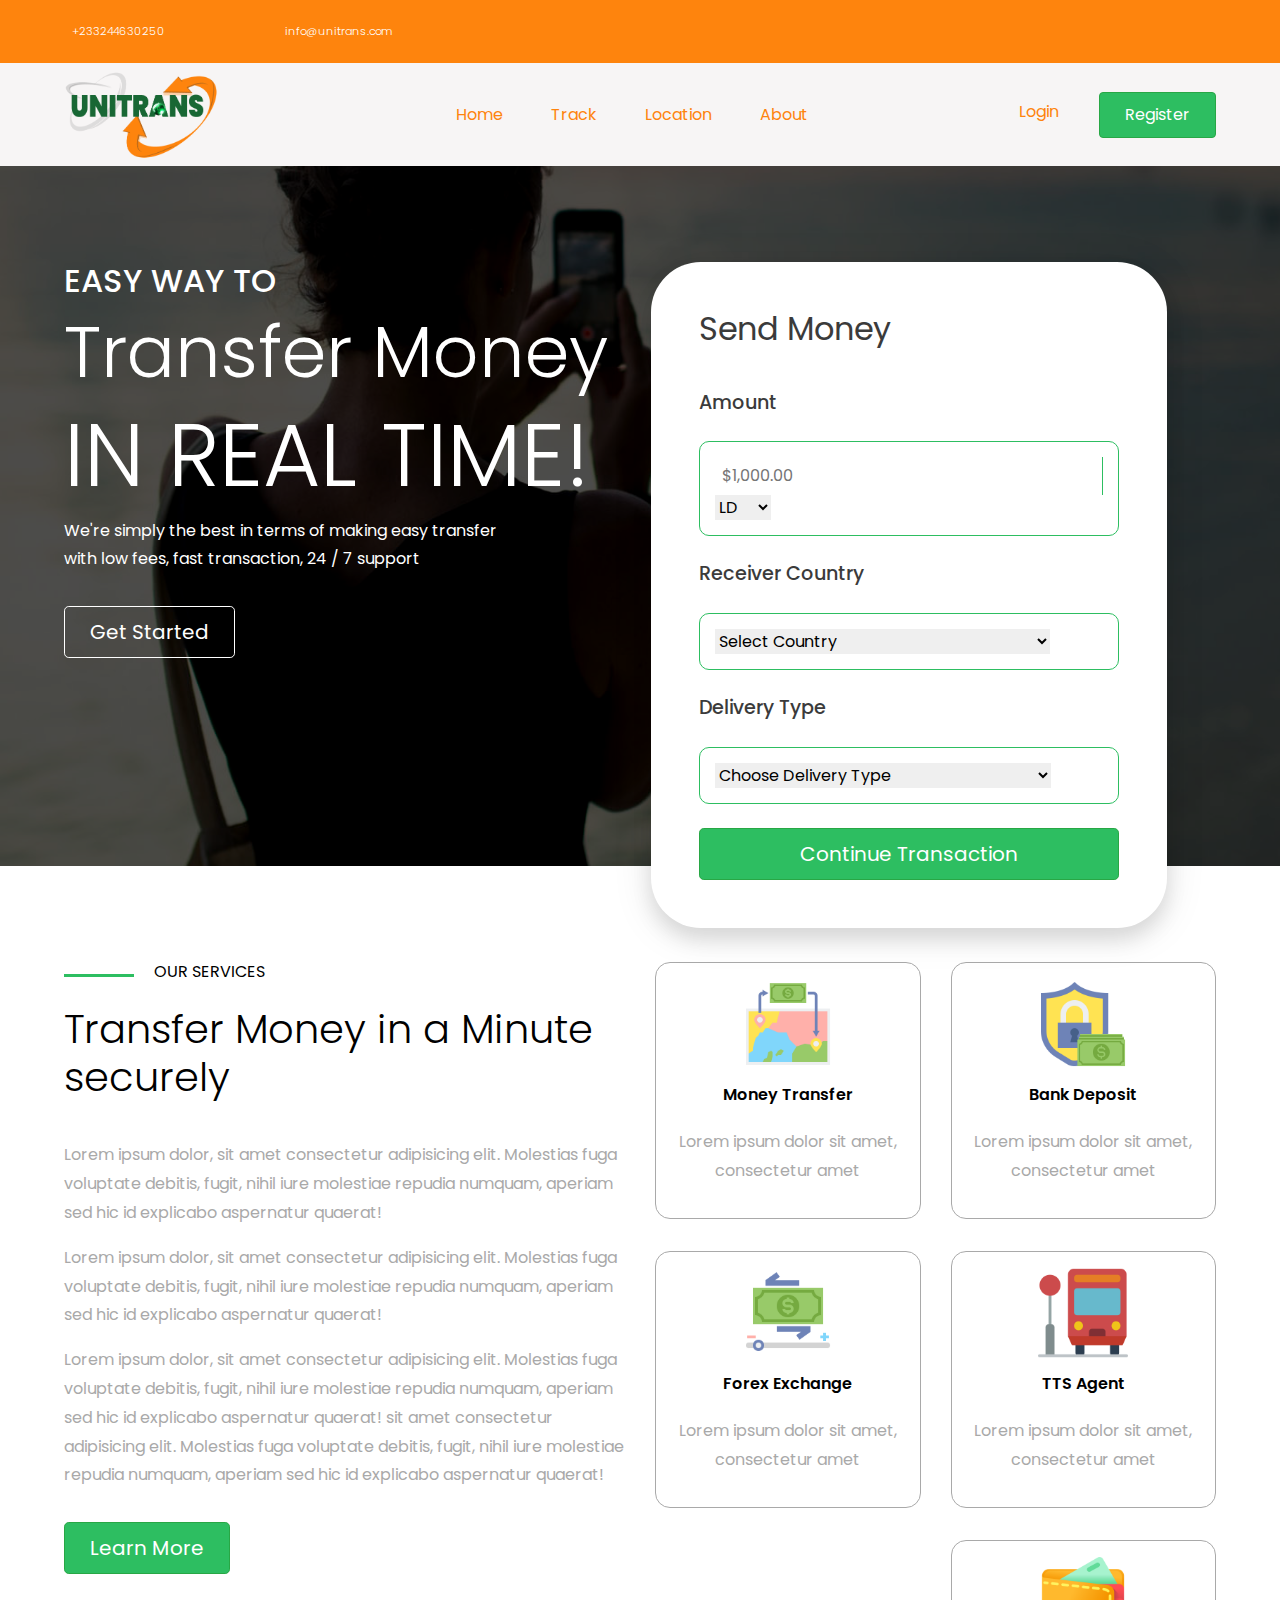
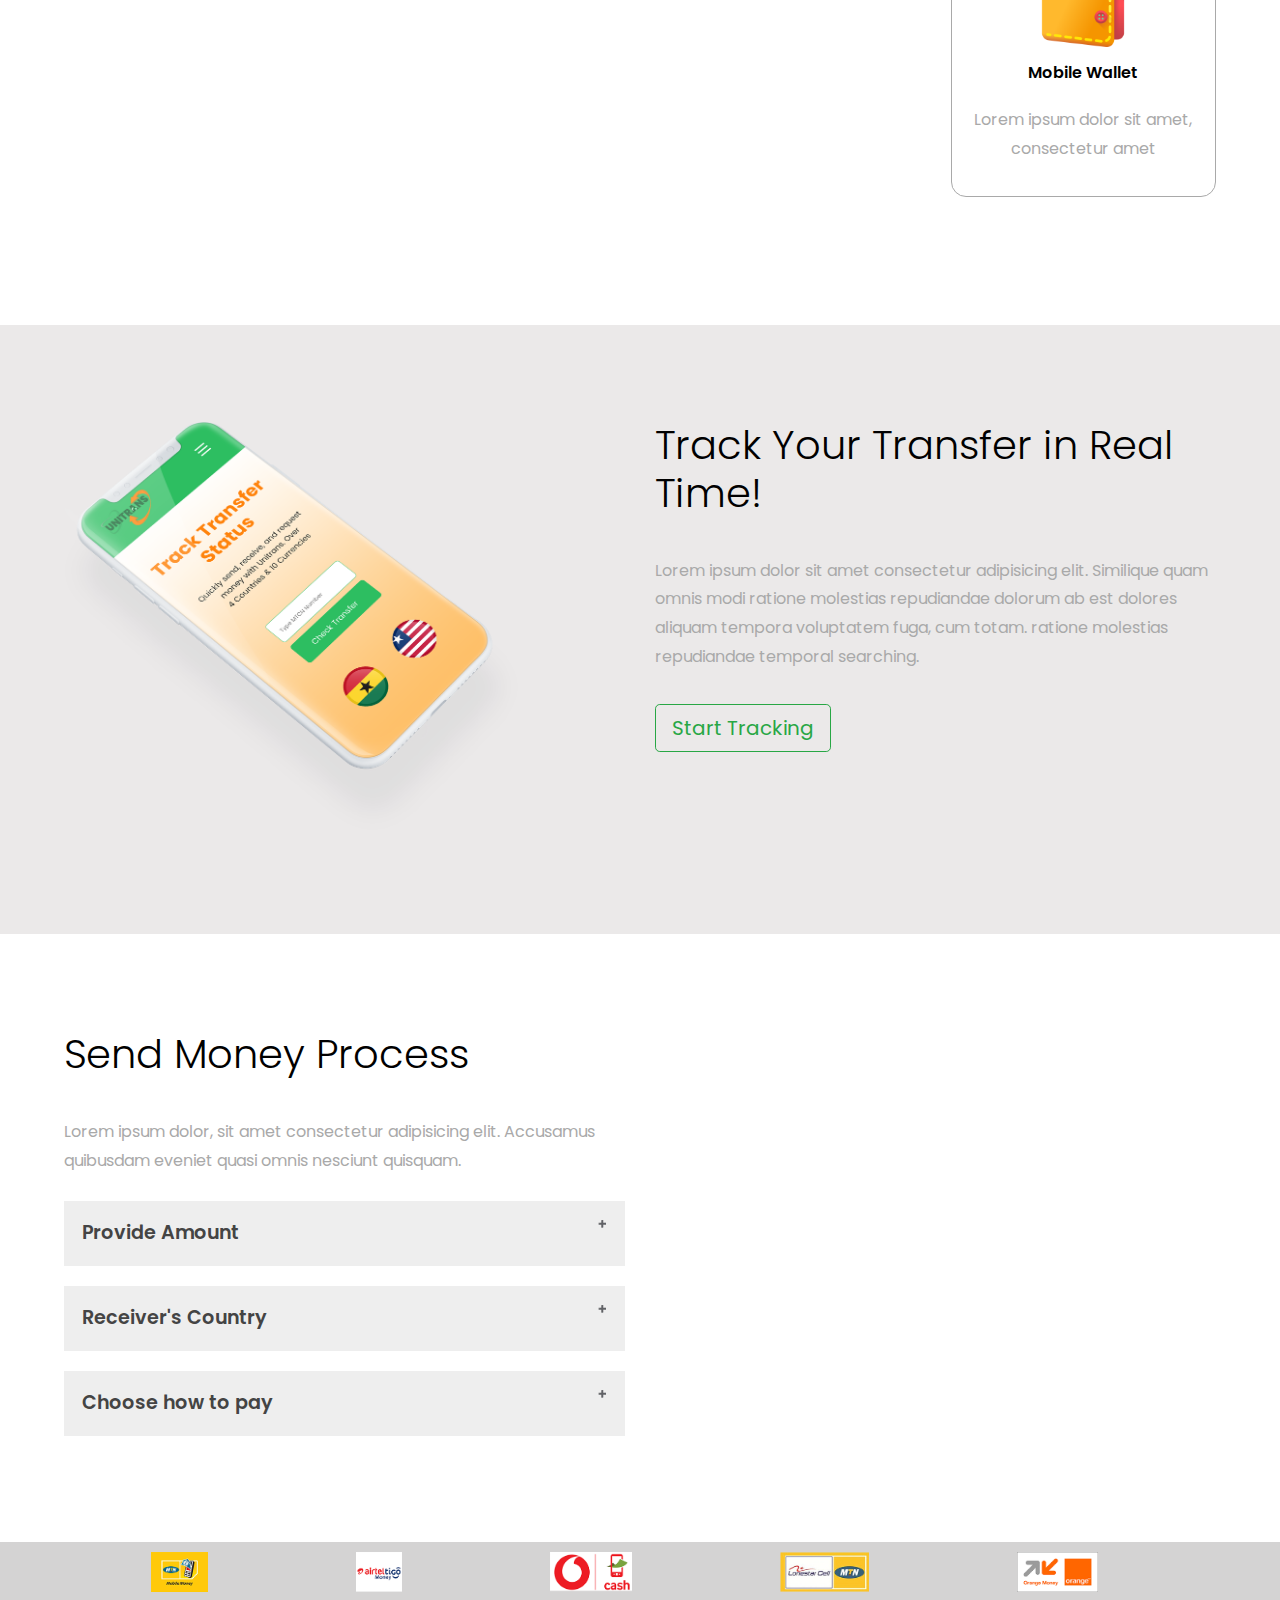
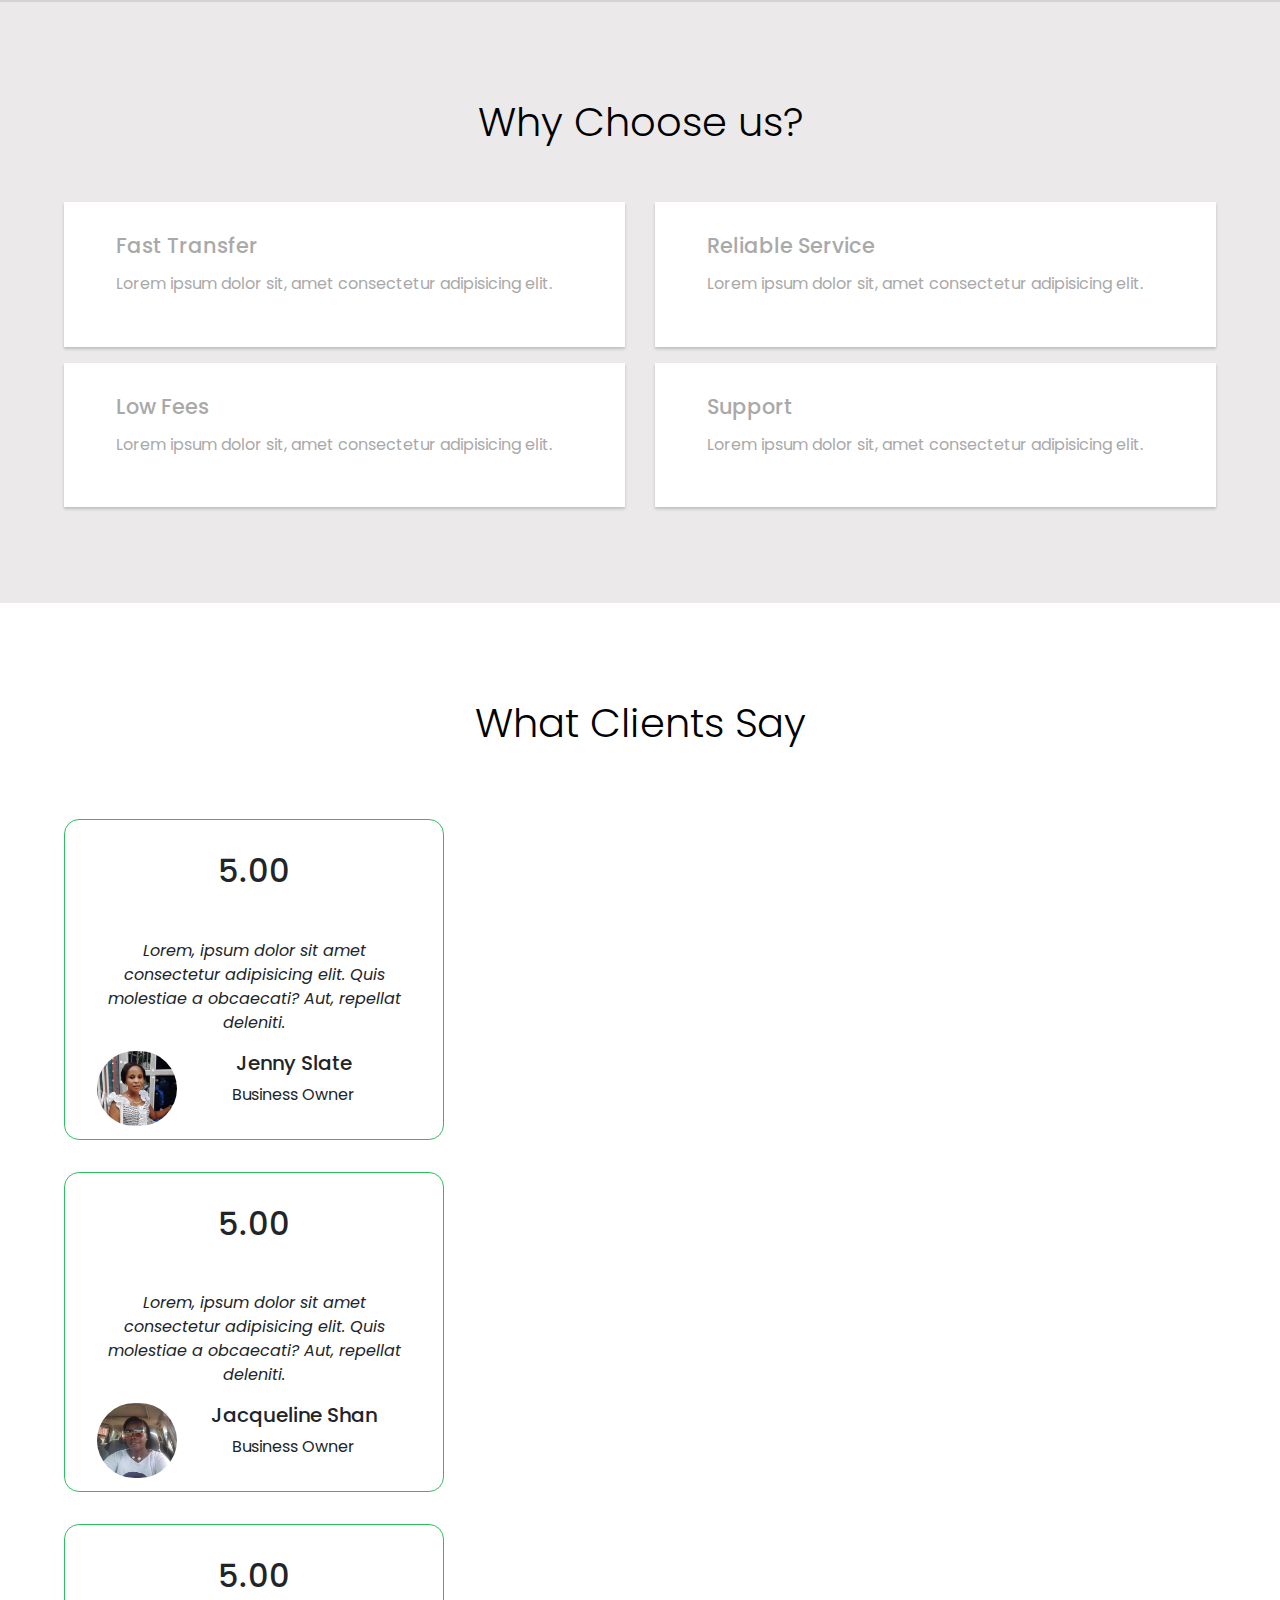
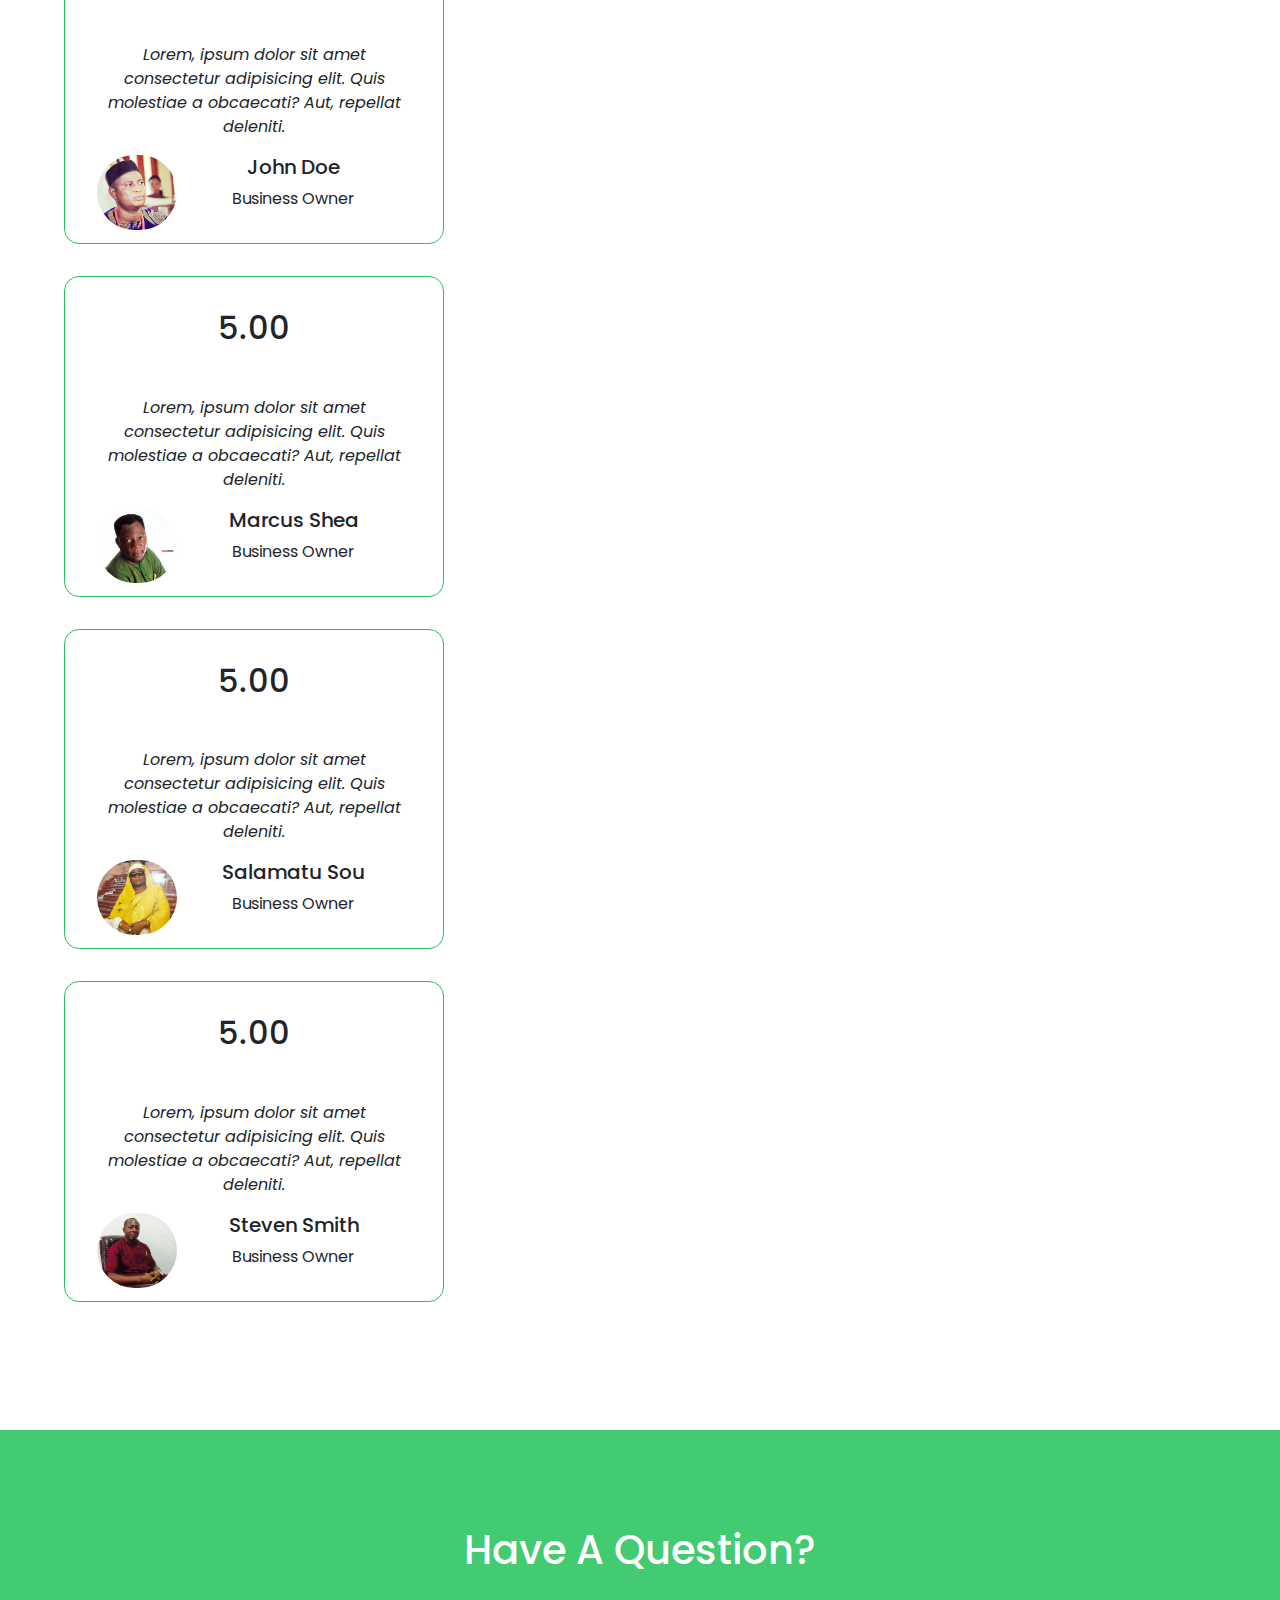
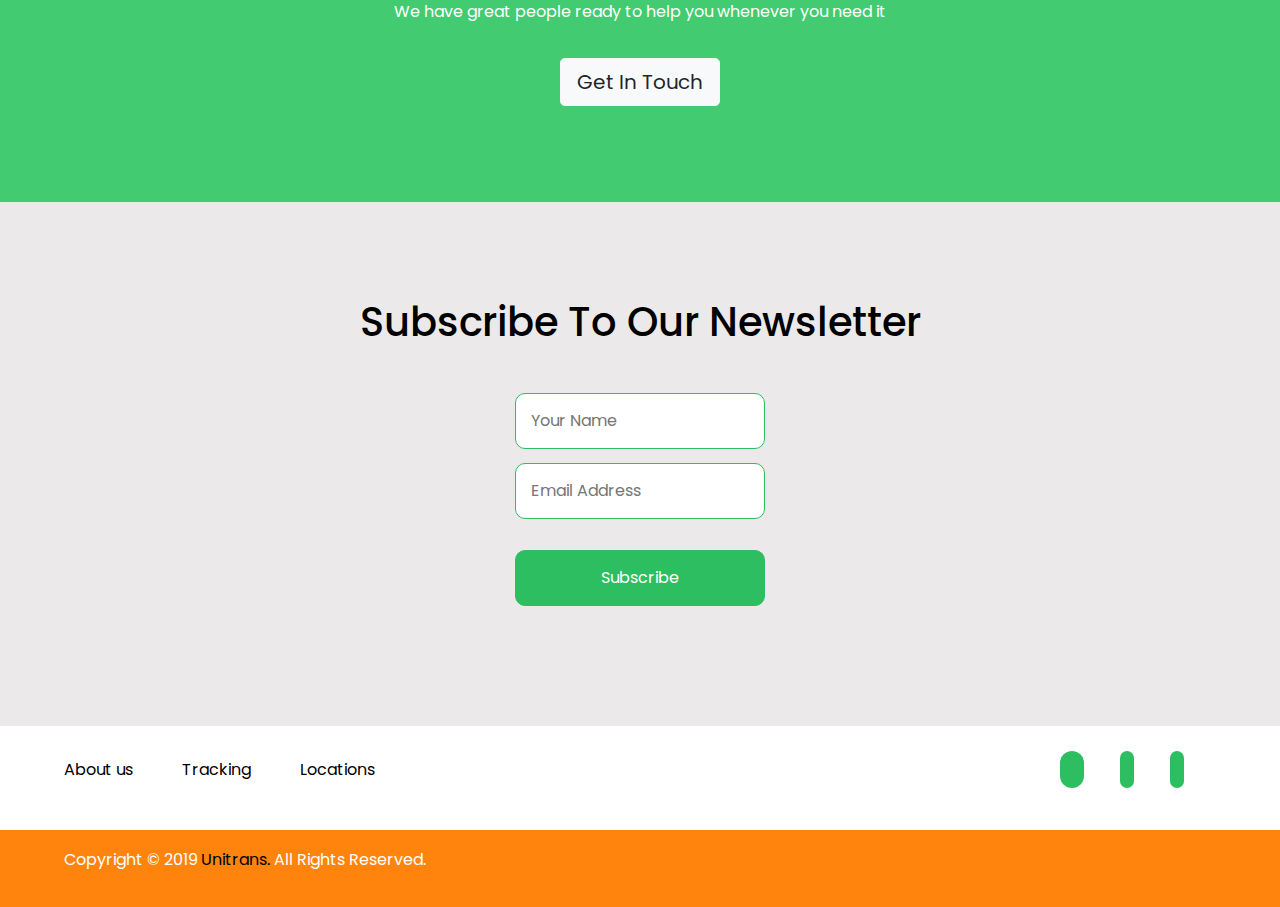
==== commit 1ca87d8c: "Add files via upload" ====
--- a/index.html
+++ b/index.html
@@ -1,350 +1,621 @@
-<!DOCTYPE html>
-<html lang="en">
-  <head>
-    <meta charset="UTF-8" />
-    <meta name="viewport" content="width=device-width, initial-scale=1.0" />
-    <meta http-equiv="X-UA-Compatible" content="ie=edge" />
-    <link
-      href="https://fonts.googleapis.com/css?family=Poppins&display=swap"
-      rel="stylesheet"
-    />
-    <link rel="stylesheet" href="css/aos.css" />
-    <link rel="stylesheet" href="css/animate.css" />
-    <link rel="stylesheet" href="css/style.css" />
-    <link rel="stylesheet" href="css/mediaQuery.css">
-    <title>Unitrans Money Remittance</title>
-  </head>
-  <body>
-    <div class="infoBar animated fadeIn slower">
-      <img src="img/iPhone.png" alt="" />
-      <p>+233244630250</p>
-      <img class="marg" src="img/email.png" alt="" />
-      <p>info@unitrans.com</p>
-    </div>
-    <nav>
-      <div class="hamburger animated fadeIn slower" onclick="hamToggle(this)">
-        <div class="bar1"></div>
-        <div class="bar2"></div>
-        <div class="bar3"></div>
-      </div>
-      <div class="logo animated fadeIn slower">
-        <img src="img/logo2.png" alt="" />
-      </div>
-      <ul class="nav-links">
-        <li><a href="index.html">Home</a></li>
-        <li><a href="tracking.html">Track</a></li>
-        <li><a href="location.html">Locations</a></li>
-        <li><a href="about.html">About</a></li>
-        <li class="marg2"><a href="#">Login</a></li>
-        <li class="register"><a href="#">Register</a></li>
-      </ul>
-    </nav>
-
-    <button onclick="topFunction()" id="myBtn" title="Go to top">
-      <img src="img/arrow.png" alt="" />
-    </button>
-
-    <section id="hero">
-        <div class="left">
-            <h5 class="animated zoomIn slow">EASY WAY TO</h5>
-            <h3 class="animated fadeInDown slower">Transfer Money</h3>
-            <h1 class="animated fadeIn slower delay-1s">IN REAL TIME!</h1>
-            <p class="animated fadeInUp slow delay-1s">We're simply the best in terms of making easy transfer with low fees, fast transaction, 24 / 7 support</p>
-            <span class="animated fadeIn slower delay-1s"><a href="#">Get Started</a></span>
-        </div>
-        <div class="sendMoney animated fadeIn Slower delay-1s">
-            <h2>Send Money</h2>
-            <form action="">
-              <label for="amount">Amount</label>
-              <div class="input1">
-                <input type="text" placeholder="$1,000.00" />
-                <select>
-                  <option value="ld"> LD</option>
-                  <option value="ghc"> GHC</option>
-                  <option value="usd">USD</option>
-                </select>
-              </div>
-              <label for="country">Receiver Country</label>
-              <div class="input1 input2">
-                <select class="countries">
-                  <option value="gh" disabled selected hidden
-                    >Select Country</option
-                  >
-                  <option value="lib">Liberia</option>
-                  <option value="gh">Ghana</option>
-                </select>
-              </div>
-              <label for="delivery">Delivery Type</label>
-              <div class="input1 input3">
-                <select class="countries">
-                  <option value="gh" disabled selected hidden
-                    >Choose Delivery Type</option
-                  >
-                  <option value="lib">Cash Pickup </option>
-                  <option value="gh">Mobile Money</option>
-                  <option value="gh">Bank Deposit</option>
-                </select>
-              </div>
-              <input class="submit" type="submit" value="Continue Transaction" />
-            </form>
-          </div>
-      </section>
-
-   <section id="services">
-          <div class="serviceContainer" data-aos="fade-in">
-            <div class="left">
-              <h4>
-                <span></span>
-                OUR SERVICES
-              </h4>
-              <h1 class="heading1">
-                Transfer Money in a Minute securely
-              </h1>
-              <p data-aos="fade-in">
-                Lorem ipsum dolor, sit amet consectetur adipisicing elit. Molestias
-                fuga voluptate debitis, fugit, nihil iure molestiae repudia
-                numquam, aperiam sed hic id explicabo aspernatur quaerat!
-              </p>
-              <br />
-    
-              <p class="last" data-aos="fade-in">
-                Lorem ipsum dolor, sit amet consectetur adipisicing elit. Molestias
-                fuga voluptate debitis, fugit, nihil iure molestiae repudian
-                numquam, aperiam sed hic id explicabo aspernatur quaerat!
-              </p>
-    
-              <span class="btn-green"><a href="#">Learn More</a></span>
-            </div>
-            <div class="right">
-              <div class="top">
-                <div class="box" data-aos="fade-left">
-                  <img src="img/send-money.png" alt="" />
-                  <h4>Money Transfer</h4>
-                  <p>
-                    Lorem ipsum dolor sit amet, consectetur
-                    amet
-                  </p>
-                </div>
-                <div class="box" data-aos="fade-right">
-                  <img src="img/secure-payment.png" alt="" />
-                  <h4>Bank Deposit</h4>
-                  <p>
-                    Lorem ipsum dolor sit amet, consectetur
-                    amet
-                  </p>
-                </div>
-              </div>
-              <div class="bottom">
-                <div class="box" data-aos="fade-left">
-                  <img src="img/money.png" alt="" />
-                  <h4>Forex Exchange</h4>
-                  <p>
-                    Lorem ipsum dolor sit amet, consectetur
-                    amet
-                  </p>
-                </div>
-                <div class="box" data-aos="fade-right">
-                  <img src="img/purse.png" alt="" />
-                  <h4>Mobile Wallet</h4>
-                  <p>
-                    Lorem ipsum dolor sit amet, consectetur
-                    amet
-                  </p>
-                </div>
-              </div>
-            </div>
-          </div>
-        </section>
-
-   <section id="tracking">
-          <div class="left">
-              <img src="img/iso.png" alt="">
-          </div>
-          <div class="right">
-              <h1 class="heading1">Track Your Transfer in Real Time!</h1>
-              <p>Lorem ipsum dolor sit amet consectetur adipisicing elit. Similique quam omnis modi ratione molestias repudiandae dolorum ab est dolores aliquam tempora voluptatem fuga, cum totam. ratione molestias repudiandae temporal searching.</p>
-              <span class="btn-outline"><a href="#">Start Tracking</a></span>
-          </div>
-    </section>
-
-     <section id="steps">
-          <div class="left">
-            <h1 class="heading1" data-aos="fade-in">Send Money Process</h1>
-            <p class="space" data-aos="fade-in">
-              Lorem ipsum dolor, sit amet consectetur adipisicing elit. Accusamus
-              quibusdam eveniet quasi omnis nesciunt quisquam.
-            </p>
-    
-            <button class="accordion" data-aos="fade-up">
-              Provide Amount
-            </button>
-            <div class="panel">
-              <p>
-                Lorem ipsum dolor sit amet, consectetur adipisicing elit, sed do
-                eiusmod tempor incididunt ut l
-              </p>
-            </div>
-    
-            <button class="accordion" data-aos="fade-right">
-              Receiver's Country
-            </button>
-            <div class="panel">
-              <p>
-                Lorem ipsum dolor sit amet, consectetur adipisicing elit, sed do
-                eiusmod tempor incididunt ut labore
-              </p>
-            </div>
-    
-            <button class="accordion" data-aos="fade-down">
-              Choose how to pay
-            </button>
-            <div class="panel">
-              <p>
-                Lorem ipsum dolor sit amet, consectetur adipisicing elit, sed do
-                eiusmod tempor incididunt ut labore et do
-              </p>
-            </div>
-          </div>
-          <div class="right" data-aos="fade-up">
-            <img src="img/payment-service-3.png" alt="" />
-          </div>
-    </section>
-
-    
-    <section id="partner" data-aos="fade-in">
-      <img src="img/mtn.png" alt="" />
-      <img src="img/airtel.png" alt="" />
-      <img src="img/voda.png" alt="" />
-      <img src="img/lonestar.png" alt="" />
-      <img src="img/orange.png" alt="" />
-    </section>
-
-    <section id="why">
-      <h1 class="heading1">Why Choose us?</h1>
-      <div class="whyChoose">
-        <div class="content" data-aos="fade-right">
-          <img src="img/money-transfer.svg" alt="" />
-          <h3>Fast Transfer</h3>
-          <p>
-            Lorem ipsum dolor sit, amet consectetur adipisicing elit.
-          </p>
-        </div>
-        <div class="content" data-aos="fade-left">
-          <img src="img/money.svg" alt="" />
-          <h3>Low Fees</h3>
-          <p>
-            Lorem ipsum dolor sit, amet consectetur adipisicing elit.
-          </p>
-        </div>
-      </div>
-      <div class="whyChoose">
-        <div class="content" data-aos="fade-right">
-          <img src="img/shield.svg" alt="" />
-          <h3>Reliable Service</h3>
-          <p>
-            Lorem ipsum dolor sit, amet consectetur adipisicing elit.
-          </p>
-        </div>
-        <div class="content" data-aos="fade-left">
-          <img src="img/call-center.svg" alt="" />
-          <h3>Support</h3>
-          <p>
-            Lorem ipsum dolor sit, amet consectetur adipisicing elit.
-          </p>
-        </div>
-      </div>
-    </section>
-
-    <section id="contact">
-      <div class="contactContainer">
-        <h1 class="heading2" data-aos="fade-in">Have A Question?</h1>
-        <p data-aos="fade-in">
-          We have great people ready to help you whenever you need it
-        </p>
-        <span class="btn-white"><a href="#">Get In Touch</a></span>
-      </div>
-    </section>
-
-    <section id="news">
-      <h1 class="heading2" data-aos="fade-in">Subscribe To Our Newsletter</h1>
-      <form action="">
-        <input
-          type="text"
-          placeholder="Your Name"
-          required
-          data-aos="fade-right"
-        />
-        <br />
-        <input
-          type="email"
-          placeholder="Email Address"
-          required
-          data-aos="fade-left"
-        />
-        <br />
-        <input
-          class=" newsSubmit"
-          type="submit"
-          value="Subscribe"
-          data-aos="fade-up"
-        />
-      </form>
-    </section>
-
-    <section id="footer">
-        <ul class="links">
-          <li><a href="about.html">About</a></li>
-          <li><a href="tracking.html">Track</a></li>
-          <li><a href="location.html">Locations</a></li>
-        </ul>
-
-        <!-- <ul class="social">
-          <li>
-            <a href="#"><img src="img/facebook-black.png" alt=""/></a>
-          </li>
-          <li>
-            <a href="#"><img src="img/twitter-black.png" alt=""/></a>
-          </li>
-          <li>
-            <a href="#"><img src="img/googleplus-black.png" alt=""/></a>
-          </li>
-        </ul> -->
-      </div>
-      <hr />
-      <div class="copyright">
-        <p>Copyright © 2019 <span>Unitrans.</span> All Rights Reserved.</p>
-      </div>
-    </section>
-
-    <script src="js/app.js"></script>
-
-    <!-- AOS Scroll loader -->
-
-    <script src="js/aos.js"></script>
-    <script>
-      AOS.init({
-        offset: 70,
-        duration: 1000
-      });
-    </script>
-
-    <!-- Accordion Menu -->
-
-    <script>
-      var acc = document.getElementsByClassName('accordion');
-      var i;
-
-      for (i = 0; i < acc.length; i++) {
-        acc[i].addEventListener('click', function() {
-          this.classList.toggle('active');
-          var panel = this.nextElementSibling;
-          if (panel.style.display === 'block') {
-            panel.style.display = 'none';
-          } else {
-            panel.style.display = 'block';
-          }
-        });
-      }
-    </script>
-  </body>
-</html>
+<!DOCTYPE html>
+<html lang="en">
+  <head>
+    <!-- Required meta tags -->
+    <meta charset="utf-8" />
+    <meta
+      name="viewport"
+      content="width=device-width, initial-scale=1, shrink-to-fit=no"
+    />
+
+    <!-- Google font -->
+    <link
+      href="https://fonts.googleapis.com/css?family=Poppins&display=swap"
+      rel="stylesheet"
+    />
+
+    <!-- Bootstrap CSS -->
+    <link
+      rel="stylesheet"
+      href="https://stackpath.bootstrapcdn.com/bootstrap/4.3.1/css/bootstrap.min.css"
+      integrity="sha384-ggOyR0iXCbMQv3Xipma34MD+dH/1fQ784/j6cY/iJTQUOhcWr7x9JvoRxT2MZw1T"
+      crossorigin="anonymous"
+    />
+
+    <!-- Font awesome icon -->
+
+    <script src="https://kit.fontawesome.com/9a8af5029a.js" crossorigin="anonymous"></script>
+    <link href="https://fonts.googleapis.com/css?family=Poppins&display=swap" rel="stylesheet">
+
+    <!-- animation packages -->
+    <link rel="stylesheet" href="css/animate.css">
+    <link rel="stylesheet" href="css/aos.css">
+
+    <!-- Owl carousel -->
+
+    <link rel="stylesheet" href="css/owl.carousel.min.css">
+    <link rel="stylesheet" href="css/owl.theme.default.min.css">
+
+    <!-- custom style sheet -->
+
+    <link rel="stylesheet" href="css/style.css" />
+
+    <title>Unitrans Money Remittance</title>
+  </head>
+  <body>
+    <!-- Infobar -->
+
+    <div class="infoBar animated fadeIn slower">
+      <img src="img/iPhone.png" alt="" />
+      <p>+233244630250</p>
+      <img class="marg" src="img/email.png" alt="" />
+      <p>info@unitrans.com</p>
+    </div>
+
+    <!-- navbar menu -->
+
+    <nav
+      class="navbar navbar-light navbar-expand-md bg-faded justify-content-center animated fadeIn"
+    >
+      <a href="/" class="navbar-brand d-flex w-50 mr-auto"
+        ><img src="img/logo2.png" alt=""
+      /></a>
+      <button
+        class="navbar-toggler"
+        type="button"
+        data-toggle="collapse"
+        data-target="#collapsingNavbar3"
+      >
+        <span class="navbar-toggler-icon"></span>
+      </button>
+      <div class="navbar-collapse collapse w-100" id="collapsingNavbar3">
+        <ul class="navbar-nav w-100 justify-content-center">
+          <li class="nav-item active">
+            <a class="nav-link" href="index.html">Home</a>
+          </li>
+          <li class="nav-item">
+            <a class="nav-link" href="tracking.html">Track</a>
+          </li>
+          <li class="nav-item">
+            <a class="nav-link" href="location.html">Location</a>
+          </li>
+          <li class="nav-item">
+            <a class="nav-link" href="about.html">About</a>
+          </li>
+        </ul>
+        <ul class="nav navbar-nav ml-auto w-100 justify-content-end">
+          <li class="nav-item">
+            <a class="nav-link" href="#">Login</a>
+          </li>
+          <li class="nav-item">
+            <button type="button" class="btn btn-success">Register</button>
+          </li>
+        </ul>
+      </div>
+    </nav>
+
+    <section id="hero">
+      <div class="heroContainer">
+        <div class="innerContent">
+            <div class="row">
+              <div class="col-lg-8">
+                  <h2 class="animated zoomIn slow">EASY WAY TO</h1>
+                    <h1 class="display-3 animated fadeInDown slower">Transfer Money</h1>
+                    <h1 class="display-2 animated fadeIn slower delay-1s">IN REAL TIME!</h1>
+                    <p class="animated fadeInUp slow delay-1s">We're simply the best in terms of making easy transfer <br> with low fees, fast transaction, 24 / 7 support</p>
+                    <button type="button" class="btn btn-outline-warning btn-lg animated fadeIn slower delay-1s">Get Started</button>
+              </div>
+              <div class="col-lg-4 d-none d-lg-block">
+                  <div class="sendMoney animated fadeIn Slower delay-1s">
+                      <h2>Send Money</h2>
+                      <form action="">
+                        <label for="amount">Amount</label>
+                        <div class="input1">
+                          <input type="text" placeholder="$1,000.00" />
+                          <select>
+                            <option value="ld"> LD</option>
+                            <option value="ghc"> GHC</option>
+                            <option value="usd">USD</option>
+                          </select>
+                        </div>
+                        <label for="country">Receiver Country</label>
+                        <div class="input1 input2">
+                          <select class="countries">
+                            <option value="gh" disabled selected hidden
+                              >Select Country</option
+                            >
+                            <option value="lib">Liberia</option>
+                            <option value="gh">Ghana</option>
+                          </select>
+                        </div>
+                        <label for="delivery">Delivery Type</label>
+                        <div class="input1 input3">
+                          <select class="countries">
+                            <option value="gh" disabled selected hidden
+                              >Choose Delivery Type</option
+                            >
+                            <option value="lib">Cash Pickup </option>
+                            <option value="gh">Mobile Money</option>
+                            <option value="gh">Bank Deposit</option>
+                          </select>
+                        </div>
+                        <button type="button" class="btn btn-success btn-lg btn-block">Continue Transaction</button>
+                      </form>
+                    </div>
+                </div>
+            </div>
+        </div>      
+      </div>
+    </section>
+
+    <!-- Go to top of page -->
+
+    <button onclick="topFunction()" id="myBtn" title="Go to top">
+      <img src="img/arrow.png" alt="" />
+    </button>
+
+    <section id="services">
+      <div class="innerContent">
+        <div class="row">
+          <div class="col-lg-6">
+            <h4 data-aos="fade-left">
+              <span></span>
+              OUR SERVICES
+            </h4>
+            <h1 class="display-4" data-aos="fade-right">Transfer Money in a Minute securely</h1>
+            <p data-aos="fade-down"> Lorem ipsum dolor, sit amet consectetur adipisicing elit. Molestias
+              fuga voluptate debitis, fugit, nihil iure molestiae repudia
+              numquam, aperiam sed hic id explicabo aspernatur quaerat!</p>
+              <p data-aos="fade-down"> Lorem ipsum dolor, sit amet consectetur adipisicing elit. Molestias
+                fuga voluptate debitis, fugit, nihil iure molestiae repudia
+                numquam, aperiam sed hic id explicabo aspernatur quaerat!</p>
+              <p data-aos="fade-down"> Lorem ipsum dolor, sit amet consectetur adipisicing elit. Molestias
+                fuga voluptate debitis, fugit, nihil iure molestiae repudia
+                numquam, aperiam sed hic id explicabo aspernatur quaerat!
+                sit amet consectetur adipisicing elit. Molestias
+                fuga voluptate debitis, fugit, nihil iure molestiae repudia
+                numquam, aperiam sed hic id explicabo aspernatur quaerat!</p>
+                <button type="button" class="btn btn-success btn-lg" data-aos="fade-down">Learn More</button>
+
+          </div>
+
+          <div class="col-lg-3">
+              <div class="box" data-aos="fade-left">
+                <img src="img/send-money.png" alt="" />
+                <h4>Money Transfer</h4>
+                <p>
+                  Lorem ipsum dolor sit amet, consectetur
+                  amet
+                </p>
+              </div>
+
+              <div class="box" data-aos="fade-right">
+                <img src="img/money.png" alt="" />
+                <h4>Forex Exchange</h4>
+                <p>
+                  Lorem ipsum dolor sit amet, consectetur
+                  amet
+                </p>
+              </div>
+            
+          </div>
+
+          <div class="col-lg-3">
+            <div class="box" data-aos="fade-up">
+              <img src="img/secure-payment.png" alt="" />
+              <h4>Bank Deposit</h4>
+              <p>
+                Lorem ipsum dolor sit amet, consectetur
+                amet
+              </p>
+            </div>
+
+            <div class="box" data-aos="fade-down">
+              <img src="img/bus-stop.png" alt="" />
+              <h4>TTS Agent</h4>
+              <p>
+                Lorem ipsum dolor sit amet, consectetur
+                amet
+              </p>
+            </div>
+
+            <div class="box" data-aos="fade-up">
+              <img src="img/purse.png" alt="" />
+              <h4>Mobile Wallet</h4>
+              <p>
+                Lorem ipsum dolor sit amet, consectetur
+                amet
+              </p>
+            </div>
+          
+        </div>
+
+
+        </div>
+      </div>
+    </section>
+
+    <section id="tracking">
+      <div class="innerContent">
+        <div class="row">
+          <div class="col-lg-6">
+            <img src="img/iso.png" alt="" data-aos="fade-right">
+          </div>
+          <div class="col-lg-6">
+            <h1 class="display-4" data-aos="fade-left">Track Your Transfer in Real Time!</h1>
+                <p data-aos="fade-in">Lorem ipsum dolor sit amet consectetur adipisicing elit. Similique quam omnis modi ratione molestias repudiandae dolorum ab est dolores aliquam tempora voluptatem fuga, cum totam. ratione molestias repudiandae temporal searching.</p>
+                <button type="button" class="btn btn-outline-success btn-lg" data-aos="fade-down">Start Tracking</button>
+          </div>
+        </div>
+      </div>
+    </section>
+
+    <section id="how">
+      <div class="innerContent">
+        <div class="row">
+          <div class="col-lg-6">
+            <h1 class="display-4" data-aos="fade-left">Send Money Process</h1>
+            <p class="space" data-aos="fade-right">
+              Lorem ipsum dolor, sit amet consectetur adipisicing elit. Accusamus
+              quibusdam eveniet quasi omnis nesciunt quisquam.
+            </p>
+    
+            <button class="accordion" data-aos="fade-left">
+              Provide Amount
+            </button>
+            <div class="panel">
+              <p>
+                Lorem ipsum dolor sit amet, consectetur adipisicing elit, sed do
+                eiusmod tempor incididunt ut l
+              </p>
+            </div>
+    
+            <button class="accordion" data-aos="fade-right">
+              Receiver's Country
+            </button>
+            <div class="panel">
+              <p>
+                Lorem ipsum dolor sit amet, consectetur adipisicing elit, sed do
+                eiusmod tempor incididunt ut labore
+              </p>
+            </div>
+    
+            <button class="accordion" data-aos="fade-down">
+              Choose how to pay
+            </button>
+            <div class="panel">
+              <p>
+                Lorem ipsum dolor sit amet, consectetur adipisicing elit, sed do
+                eiusmod tempor incididunt ut labore et do
+              </p>
+            </div>
+          </div>
+          <div class="col-lg-6">
+            <img src="img/payment-service-3.png" alt="" data-aos="fade-left" />
+          </div>
+        </div>
+      </div>
+    </section>
+
+    <section id="partner">
+      <div class="innerContent">
+        <div class="col-lg-12">
+          <img src="img/mtn.png" alt="" data-aos="fade-right" />
+          <img src="img/airtel.png" alt="" data-aos="fade-left" />
+          <img src="img/voda.png" alt="" data-aos="fade-down" />
+          <img src="img/lonestar.png" alt="" data-aos="fade-right" />
+          <img src="img/orange.png" alt="" data-aos="fade-left" />
+        </div>
+      </div>
+    </section>
+
+    <section id="why">
+     <div class="innerContent">
+        <h1 class="display-4">Why Choose us?</h1>
+       <div class="row">
+         <div class="col-lg-6">
+
+              <div class="content" data-aos="fade-up">
+                <img src="img/money-transfer.svg" alt="" />
+                <h3>Fast Transfer</h3>
+                <p>
+                  Lorem ipsum dolor sit, amet consectetur adipisicing elit.
+                </p>
+              </div>
+
+              <div class="content" data-aos="fade-left">
+                <img src="img/money.svg" alt="" />
+                <h3>Low Fees</h3>
+                <p>
+                  Lorem ipsum dolor sit, amet consectetur adipisicing elit.
+                </p>
+              </div>
+         </div>
+
+         <div class="col-lg-6">
+            <div class="content" data-aos="fade-down">
+              <img src="img/shield.svg" alt="" />
+              <h3>Reliable Service</h3>
+              <p>
+                Lorem ipsum dolor sit, amet consectetur adipisicing elit.
+              </p>
+            </div>
+
+            <div class="content" data-aos="fade-right">
+              <img src="img/call-center.svg" alt="" />
+              <h3>Support</h3>
+              <p>
+                Lorem ipsum dolor sit, amet consectetur adipisicing elit.
+              </p>
+            </div>
+         </div>
+
+       </div>
+     </div>
+    </section>
+
+    <section id="testimonial">
+        <div class="innerContent">
+          <h1 class="display-4" data-aos="fade-in">What Clients Say</h1>
+          <div class="row">
+            <div class="col-lg-12">
+                <div class="owl-carousel owl-theme" data-aos="fade-in">
+                    <div class="item">
+                        <div class="review">
+                            <h2>5.00</h2>
+                            <ul>
+                            <li><i class="fas fa-star"></i></li>
+                            <li><i class="fas fa-star"></i></li>
+                            <li><i class="fas fa-star"></i></li>
+                            <li><i class="fas fa-star"></i></li>
+                            <li><i class="fas fa-star"></i></li>
+                          </ul>
+                          <blockquote>
+                            Lorem, ipsum dolor sit amet consectetur adipisicing elit. Quis molestiae a obcaecati? Aut, repellat deleniti.
+                          </blockquote>
+                          <div class="client">
+                            <img src="img/pic1.jpg" alt="">
+                            <h5>Jenny Slate</h5>
+                            <h7>Business Owner</h7>
+                          </div>
+                          </div>
+                    </div>
+                    <div class="item">
+                      <div class="review">
+                        <h2>5.00</h2>
+                        <ul>
+                        <li><i class="fas fa-star"></i></li>
+                        <li><i class="fas fa-star"></i></li>
+                        <li><i class="fas fa-star"></i></li>
+                        <li><i class="fas fa-star"></i></li>
+                        <li><i class="fas fa-star"></i></li>
+                      </ul>
+                      <blockquote>
+                        Lorem, ipsum dolor sit amet consectetur adipisicing elit. Quis molestiae a obcaecati? Aut, repellat deleniti.
+                      </blockquote>
+                      <div class="client">
+                        <img src="img/pic2.jpg" alt="">
+                        <h5>Jacqueline Shan</h5>
+                        <h7>Business Owner</h7>
+                      </div>
+                      </div>
+                    </div>
+                    <div class="item">
+                        <div class="review">
+                            <h2>5.00</h2>
+                            <ul>
+                            <li><i class="fas fa-star"></i></li>
+                            <li><i class="fas fa-star"></i></li>
+                            <li><i class="fas fa-star"></i></li>
+                            <li><i class="fas fa-star"></i></li>
+                            <li><i class="fas fa-star"></i></li>
+                          </ul>
+                          <blockquote>
+                            Lorem, ipsum dolor sit amet consectetur adipisicing elit. Quis molestiae a obcaecati? Aut, repellat deleniti.
+                          </blockquote>
+                          <div class="client">
+                            <img src="img/pic3.jpg" alt="">
+                            <h5>John Doe</h5>
+                            <h7>Business Owner</h7>
+                          </div>
+                          </div>
+                    </div>
+                    <div class="item">
+                        <div class="review">
+                            <h2>5.00</h2>
+                            <ul>
+                            <li><i class="fas fa-star"></i></li>
+                            <li><i class="fas fa-star"></i></li>
+                            <li><i class="fas fa-star"></i></li>
+                            <li><i class="fas fa-star"></i></li>
+                            <li><i class="fas fa-star"></i></li>
+                          </ul>
+                          <blockquote>
+                            Lorem, ipsum dolor sit amet consectetur adipisicing elit. Quis molestiae a obcaecati? Aut, repellat deleniti.
+                          </blockquote>
+                          <div class="client">
+                            <img src="img/pic4.jpg" alt="">
+                            <h5>Marcus Shea</h5>
+                            <h7>Business Owner</h7>
+                          </div>
+                          </div>
+                    </div>
+
+                    <div class="item">
+                        <div class="review">
+                            <h2>5.00</h2>
+                            <ul>
+                            <li><i class="fas fa-star"></i></li>
+                            <li><i class="fas fa-star"></i></li>
+                            <li><i class="fas fa-star"></i></li>
+                            <li><i class="fas fa-star"></i></li>
+                            <li><i class="fas fa-star"></i></li>
+                          </ul>
+                          <blockquote>
+                            Lorem, ipsum dolor sit amet consectetur adipisicing elit. Quis molestiae a obcaecati? Aut, repellat deleniti.
+                          </blockquote>
+                          <div class="client">
+                            <img src="img/pic6.jpg" alt="">
+                            <h5>Salamatu Sou</h5>
+                            <h7>Business Owner</h7>
+                          </div>
+                          </div>
+                    </div>
+
+                    <div class="item">
+                        <div class="review">
+                            <h2>5.00</h2>
+                            <ul>
+                            <li><i class="fas fa-star"></i></li>
+                            <li><i class="fas fa-star"></i></li>
+                            <li><i class="fas fa-star"></i></li>
+                            <li><i class="fas fa-star"></i></li>
+                            <li><i class="fas fa-star"></i></li>
+                          </ul>
+                          <blockquote>
+                            Lorem, ipsum dolor sit amet consectetur adipisicing elit. Quis molestiae a obcaecati? Aut, repellat deleniti.
+                          </blockquote>
+                          <div class="client">
+                            <img src="img/pic5.jpg" alt="">
+                            <h5>Steven Smith</h5>
+                            <h7>Business Owner</h7>
+                          </div>
+                          </div>
+                    </div>
+                </div>
+            </div>
+          </div>
+        </div>
+      </section>
+
+    <section id="contact">
+      <div class="contactContainer">
+        <div class="innerContent">
+          <div class="row">
+            <div class="col-lg-12">
+              <h1 class="heading2" data-aos="fade-in">Have A Question?</h1>
+              <p data-aos="fade-in">
+              We have great people ready to help you whenever you need it
+              </p>
+              <button type="button" class="btn btn-light btn-lg" data-aos="fade-up">Get In Touch</button>
+            </div>
+          </div>
+        </div>
+      </div>
+    </section>
+
+    <section id="news">
+        <div class="innerContent">
+            <h1 class="heading2" data-aos="fade-in">Subscribe To Our Newsletter</h1>
+          <div class="row">
+            <div class="col-lg-12">
+                <form action="">
+                  <input
+                    type="text"
+                    placeholder="Your Name"
+                    required
+                    data-aos="fade-left"
+                  />
+                  <br />
+                  <input
+                    type="email"
+                    placeholder="Email Address"
+                    required
+                    data-aos="fade-right"
+                  />
+                  <br />
+                  <input
+                    class=" newsSubmit"
+                    type="submit"
+                    value="Subscribe"
+                    data-aos="fade-up"
+                  />
+                </form>
+            </div>
+          </div>
+        </div>
+      </section>
+
+    
+    <section id="footer">
+      <div class="footerContainer">
+        <div class="row">
+          <div class="col-lg-8">
+            <ul class="links">
+            <li><a href="about.html">About us</a></li>
+            <li><a href="tracking.html">Tracking</a></li>
+            <li><a href="location.html">Locations</a></li>       
+          </div>
+          <div class="col-lg-4">
+            <ul class="icons">
+              <li><i class="fab fa-facebook-f fa-1x"></i></li>
+            <li><i class="fab fa-twitter fa-1x"></i></li>
+            <li><i class="fab fa-google-plus-g fa-1x"></i></li>
+          </ul>
+          </div>
+        </div>
+      </div>
+ 
+      <div class="copyright">
+         <p>Copyright © 2019 <span>Unitrans.</span> All Rights Reserved.</p>
+      </div>
+    </section>
+
+    
+      
+      
+    <!-- Optional JavaScript -->
+    <!-- jQuery first, then Popper.js, then Bootstrap JS -->
+    <script
+      src="https://code.jquery.com/jquery-3.3.1.slim.min.js"
+      integrity="sha384-q8i/X+965DzO0rT7abK41JStQIAqVgRVzpbzo5smXKp4YfRvH+8abtTE1Pi6jizo"
+      crossorigin="anonymous"
+    ></script>
+    <script
+      src="https://cdnjs.cloudflare.com/ajax/libs/popper.js/1.14.7/umd/popper.min.js"
+      integrity="sha384-UO2eT0CpHqdSJQ6hJty5KVphtPhzWj9WO1clHTMGa3JDZwrnQq4sF86dIHNDz0W1"
+      crossorigin="anonymous"
+    ></script>
+    <script
+      src="https://stackpath.bootstrapcdn.com/bootstrap/4.3.1/js/bootstrap.min.js"
+      integrity="sha384-JjSmVgyd0p3pXB1rRibZUAYoIIy6OrQ6VrjIEaFf/nJGzIxFDsf4x0xIM+B07jRM"
+      crossorigin="anonymous"
+    ></script>
+
+      <!-- AOS Scroll loader -->
+
+      <script src="js/aos.js"></script>
+      <script>
+        AOS.init({
+          offset: 70,
+          duration: 1000
+        });
+      </script>
+
+    <!-- Accordion Menu -->
+
+    <script>
+      var acc = document.getElementsByClassName('accordion');
+      var i;
+
+      for (i = 0; i < acc.length; i++) {
+        acc[i].addEventListener('click', function() {
+          this.classList.toggle('active');
+          var panel = this.nextElementSibling;
+          if (panel.style.display === 'block') {
+            panel.style.display = 'none';
+          } else {
+            panel.style.display = 'block';
+          }
+        });
+      }
+    </script>
+
+    <!-- Owl package javascript -->
+    <script src="js/jquery-3.4.1.min.js"></script>
+    <script src="js/owl.carousel.min.js"></script>
+
+    <!-- custom javascript -->
+    <script src="js/app.js"></script>
+  </body>
+</html>
--- a/css/style.css
+++ b/css/style.css
@@ -1,827 +1,1023 @@
-* {
-  margin: 0;
-  padding: 0;
-  box-sizing: border-box;
-}
-body {
-  font-family: 'poppins', sans-serif;
-}
-
-html {
-  scroll-behavior: smooth;
-}
-
-a {
-  text-decoration: none;
-}
-
-.infoBar {
-  background: #fe840d;
-  width: 100%;
-  height: 50px;
-  padding: 0 4rem;
-  font-size: 0.7rem;
-  font-weight: 300;
-  color: white;
-  display: flex;
-  align-items: center;
-}
-
-.infoBar img {
-  height: 18px;
-  margin-right: 0.5rem;
-}
-
-.marg {
-  margin-left: 4rem;
-}
-
-.marg2 {
-  padding-left: 10rem;
-}
-
-.register {
-  padding: 15px 25px;
-  background: #2dbe61;
-  border-radius: 15px;
-}
-
-.register:hover {
-  opacity: 0.8;
-}
-
-.register a {
-  color: white !important;
-}
-
-nav {
-  height: 14vh;
-  background: rgb(247, 245, 245);
-}
-
-.logo {
-  position: relative;
-}
-
-.logo img {
-  height: 80px;
-  top: 6px;
-  position: absolute;
-  margin-left: 4rem;
-}
-
-.nav-links {
-  display: flex;
-  list-style: none;
-  width: 80%;
-  height: 100%;
-  justify-content: space-around;
-  align-items: center;
-  margin-left: auto;
-  padding-right: 4rem;
-  text-transform: uppercase;
-}
-
-.nav-links li a {
-  color: #fe840d;
-  font-size: 1rem;
-}
-
-.nav-links li a:hover {
-  color: #2dbe61;
-  transition: 0.4s ease-out;
-}
-
-#myBtn {
-  display: none; /* Hidden by default */
-  position: fixed; /* Fixed/sticky position */
-  bottom: 20px; /* Place the button at the bottom of the page */
-  right: 20px; /* Place the button 30px from the right */
-  z-index: 99; /* Make sure it does not overlap */
-  border: none; /* Remove borders */
-  outline: none; /* Remove outline */
-  background-color: #2dbe61; /* Set a background color */
-  color: white; /* Text color */
-  cursor: pointer; /* Add a mouse pointer on hover */
-  padding: 15px; /* Some padding */
-  border-radius: 70px; /* Rounded corners */
-  font-size: 18px; /* Increase font size */
-  box-shadow: 0 2px 2px 0 rgba(0, 0, 0, 0.2), 0 3px 10px 0 rgba(0, 0, 0, 0.19);
-  animation: fade 1s;
-}
-
-#myBtn img {
-  height: 22px;
-}
-
-#myBtn:hover {
-  background-color: #fe840d; /* Add a dark-grey background on hover */
-}
-
-p {
-  line-height: 1.8;
-}
-
-*:focus {
-  outline: none;
-}
-
-.heading1 {
-  font-size: 3rem;
-  padding-bottom: 2rem;
-  font-weight: 500;
-}
-
-.heading2 {
-  font-size: 2rem;
-  padding-bottom: 2rem;
-  font-weight: 500;
-}
-
-/* Footer section styling */
-#hero {
-  padding: 4rem;
-  position: relative;
-  background: url(../img/hero.jpg);
-  background-size: cover;
-  color: white;
-  height: 90vh;
-}
-
-#hero::before {
-  content: '';
-  position: absolute;
-  bottom: -1px;
-  left: 0;
-  width: 100%;
-  height: 200px;
-  background: white;
-  clip-path: polygon(100% 10%, 0 100%, 100% 100%);
-}
-
-#hero .left {
-  padding-right: 5rem;
-  width: 60%;
-}
-
-#hero h5 {
-  font-size: 2.2rem;
-  font-weight: 300;
-}
-
-#hero h3 {
-  font-size: 3.7rem;
-  font-weight: 500;
-}
-
-#hero h1 {
-  font-size: 4.7rem;
-  font-weight: 700;
-}
-
-#hero p {
-  font-size: 1.3rem;
-  padding-bottom: 3rem;
-}
-
-#hero .left span {
-  padding: 20px 35px;
-  border: 1px solid white;
-  border-radius: 15px;
-  cursor: pointer;
-}
-
-#hero .left span a {
-  color: white;
-}
-
-#hero .left span:hover {
-  background: #fe840d;
-  transition: 0.4s ease-out;
-  border: none;
-}
-
-.sendMoney {
-  position: absolute;
-  padding: 3rem;
-  top: 6rem;
-  right: 6rem;
-  height: 650px;
-  background: white;
-  color: rgb(59, 59, 59);
-  width: 470px;
-  border-radius: 50px;
-  box-shadow: 0 6px 40px 0 rgba(0, 0, 0, 0.1), 0 12px 20px 0 rgba(0, 0, 0, 0.1);
-  z-index: 1;
-}
-
-.sendMoney h2 {
-  font-size: 2rem;
-  padding-bottom: 2rem;
-}
-
-.sendMoney label {
-  font-size: 1.2rem;
-  font-weight: 500;
-}
-
-.sendMoney input {
-  border: none;
-  border-right: 1px solid #2dbe61;
-  padding: 7px 4rem 7px 7px;
-}
-
-.input2 select {
-  padding-right: 12rem;
-}
-
-.input3 select {
-  padding-right: 9.5rem;
-}
-
-.input1 {
-  margin-top: 1rem;
-  padding: 15px;
-  border: 1px solid #2dbe61;
-  border-radius: 10px;
-  margin-bottom: 1.5rem;
-}
-
-.submit {
-  width: 100%;
-  height: 60px;
-  color: white;
-  background: #2dbe61;
-  margin-top: 1rem;
-  border-radius: 10px;
-  font-size: 1rem;
-  cursor: pointer;
-}
-
-.input1 select {
-  border: none;
-  padding-left: 20px;
-}
-
-/* Services section styling */
-
-#services {
-  padding: 6rem 4rem;
-  position: relative;
-  display: flex;
-  width: 100%;
-  background: white;
-}
-
-.serviceContainer {
-  display: flex;
-  justify-content: space-evenly;
-}
-
-.serviceContainer .last {
-  padding-bottom: 3rem;
-}
-
-.serviceContainer .left .btn-green a {
-  color: white;
-}
-
-.serviceContainer .left .btn-green {
-  padding: 15px 25px;
-  text-align: center;
-  width: 170px;
-  height: 60px;
-  border-radius: 15px;
-  cursor: pointer;
-}
-
-.serviceContainer .left .btn-green:hover {
-  opacity: 0.8;
-  transition: 0.4s ease-out;
-}
-
-.serviceContainer .left span {
-  background: #2dbe61;
-  height: 4px;
-  width: 70px;
-  display: inline-block;
-  margin-right: 1rem;
-}
-
-.serviceContainer h4 {
-  font-weight: 400;
-  padding-bottom: 1rem;
-}
-
-.serviceContainer .right .box h4 {
-  font-weight: 600;
-}
-
-.serviceContainer .right {
-  display: flex;
-  margin-top: 7rem;
-  margin-left: 4rem;
-  text-align: center;
-}
-
-.serviceContainer .right .box {
-  padding: 2rem;
-  height: 250px;
-  width: 250px;
-  margin: 2rem 1rem;
-  border-radius: 15px;
-  border: 1px solid darkgray;
-}
-
-.serviceContainer .right img {
-  height: 90px;
-}
-
-/* Tracking section styling */
-#tracking {
-  padding: 6rem 4rem;
-  position: relative;
-  display: flex;
-  background: rgb(247, 245, 245);
-}
-
-#tracking .left img {
-  width: 500px;
-}
-
-#tracking .right {
-  width: 55%;
-}
-
-#tracking .right p {
-  padding-bottom: 3rem;
-}
-
-#tracking .btn-outline a {
-  color: #2dbe61;
-}
-
-#tracking .btn-outline {
-  color: #2dbe61;
-  padding: 17px 30px;
-  border: 1px solid #2dbe61;
-  border-radius: 15px;
-  cursor: pointer;
-}
-
-#tracking .btn-outline:hover {
-  transition: 0.4s ease-out;
-  background: #2dbe61;
-}
-
-#tracking .btn-outline:hover a {
-  transition: 0.4s ease-out;
-  color: white;
-}
-
-/* Steps Section styling */
-
-#steps {
-  padding: 2rem 6rem 7rem;
-  display: flex;
-  justify-content: space-evenly;
-  align-items: center;
-  background: white;
-}
-
-#steps .space {
-  padding-bottom: 2rem;
-}
-
-#steps .right img {
-  width: 550px;
-  padding-left: 3rem;
-}
-
-#steps .accordion {
-  text-align: center;
-  background-color: #eee;
-  color: #444;
-  cursor: pointer;
-  padding: 18px;
-  width: 100%;
-  text-align: left;
-  border: none;
-  outline: none;
-  transition: 0.4s;
-  font-size: 1.2rem;
-  font-weight: 600;
-  margin: 10px 0;
-}
-
-.panel p {
-  padding: 1rem 0 1rem 0;
-}
-
-#steps .active,
-.accordion:hover {
-  background-color: #ccc;
-}
-
-#steps .panel {
-  padding: 0 18px;
-  background-color: white;
-  display: none;
-  overflow: hidden;
-}
-
-#steps .accordion:after {
-  content: '\02795'; /* Unicode character for "plus" sign (+) */
-  font-size: 7px;
-  color: #777;
-  float: right;
-  margin-left: 5px;
-}
-
-#steps .active:after {
-  content: '\2796'; /* Unicode character for "minus" sign (-) */
-}
-
-#partner {
-  padding: 0.4rem 0 0;
-  background: rgb(247, 245, 245);
-  text-align: center;
-}
-
-/* Partner section styling */
-
-#partner img {
-  height: 40px;
-  margin: 0 4.5rem;
-  cursor: pointer;
-}
-
-#partner img:hover {
-  box-shadow: 0 2px 5px 0 rgba(0, 0, 0, 0.1), 0 2px 5px 0 rgba(0, 0, 0, 0.1);
-}
-
-/* -------------------------------------------------------------
-Why Choose us */
-
-#why {
-  padding: 5rem 4rem 7rem;
-  position: relative;
-  text-align: center;
-  background: #f9fbfd;
-}
-
-.whyChoose {
-  display: flex;
-  justify-content: space-evenly;
-  padding: 1.5rem;
-}
-
-.content {
-  background: white;
-  padding: 2rem;
-  text-align: left;
-  box-shadow: 0 2px 3px 0 rgba(0, 0, 0, 0.1), 0 2px 3px 0 rgba(0, 0, 0, 0.1);
-}
-
-.content h3 {
-  font-weight: 500;
-  font-size: 1.3rem;
-  padding-bottom: 3px;
-}
-
-.content img {
-  float: left;
-  padding-right: 20px;
-  padding-top: 6px;
-  height: 80px;
-}
-
-/* -------------------------------------------------------------
-contact */
-
-#contact {
-  position: relative;
-  text-align: center;
-  background: url(../img/back.jpg);
-  background-size: cover;
-  background-attachment: fixed;
-  color: white;
-}
-
-.contactContainer {
-  background: rgba(45, 197, 97, 0.9);
-  padding: 5rem 6rem;
-}
-
-#contact p {
-  padding-bottom: 3rem;
-}
-
-#contact .btn-white a {
-  color: #2dbe61;
-}
-
-#contact .btn-white {
-  padding: 15px 25px;
-  text-align: center;
-  background: white;
-  width: 170px;
-  height: 60px;
-  border-radius: 15px;
-  cursor: pointer;
-}
-
-#contact .btn-white:hover {
-  transition: 0.4s ease-out;
-  opacity: 0.8;
-}
-
-/* -------------------------------------------------------------
-News */
-
-#news {
-  padding: 5rem 6rem;
-  position: relative;
-  text-align: center;
-  background: #f9fbfd;
-}
-
-#news input {
-  border: none;
-  padding: 20px;
-  margin: 3px 0;
-  width: 250px;
-  border-radius: 10px;
-  border: 0.5px solid #2dbe622d;
-}
-
-.newsSubmit {
-  margin: 1.5rem 0 !important;
-  background: #2dbe61;
-  color: white;
-  cursor: pointer;
-  border-radius: 10px;
-  width: 250px;
-  font-size: 1rem;
-}
-
-.newsSubmit:hover {
-  transition: 0.4s ease-out;
-  opacity: 0.8;
-}
-
-/* Footer section styling */
-
-#footer {
-  padding: 4rem 6rem;
-  background: white;
-  position: relative;
-}
-
-#footer hr {
-  margin: 1rem 0;
-}
-
-#footer ul {
-  list-style: none;
-}
-
-.links li a {
-  padding-right: 2rem;
-  color: black;
-}
-
-.links {
-  display: flex;
-}
-
-#footer span {
-  color: #2dbe61;
-}
-
-/* -------------------------------------------------------------
-Tracking page */
-
-#trackTransfer {
-  position: relative;
-  text-align: center;
-  color: white;
-  background: url(../img/customer-service.jpg);
-  background-attachment: fixed;
-}
-
-.trackBox {
-  background: rgba(0, 0, 0, 0.8);
-  padding: 5rem 6rem 7rem;
-  height: 80vh;
-}
-
-#trackTransfer p {
-  padding-bottom: 2rem;
-}
-
-#trackTransfer input {
-  padding: 20px 25px;
-  margin: 10px;
-  width: 250px;
-  border-radius: 15px;
-  border: 1px solid #fe840d;
-}
-
-.checkTransfer {
-  background: #fe840d;
-  color: white;
-  font-size: 1rem;
-  cursor: pointer;
-}
-
-.checkTransfer:hover {
-  opacity: 0.8;
-}
-
-/* -------------------------------------------------------------
-Location page */
-
-#location {
-  position: relative;
-  text-align: center;
-  background: url(../img/about.jpg);
-  background-size: cover;
-  background-attachment: fixed;
-}
-
-.locationContainer {
-  padding: 5rem 6rem 0;
-  background: rgba(0, 0, 0, 0.8);
-}
-
-.locationContainer h1 {
-  color: white;
-}
-
-#location h1 {
-  margin-bottom: 2rem;
-}
-
-.tablink {
-  background-color: #777;
-  color: white;
-  float: left;
-  border: none;
-  outline: none;
-  cursor: pointer;
-  padding: 20px 16px;
-  font-size: 17px;
-  width: 50%;
-}
-
-.tablink:hover {
-  background-color: rgb(59, 59, 59);
-}
-
-.tabcontent {
-  color: darkgray;
-  display: none;
-  padding: 100px 20px;
-  height: 100%;
-  background: rgba(255, 255, 255, 0.7);
-}
-
-.tabcontent h2 {
-  font-weight: 500;
-  padding: 2rem;
-  color: black;
-}
-
-.tabcontent .top {
-  display: flex;
-  justify-content: space-evenly;
-}
-
-.tabcontent .middle {
-  display: flex;
-  justify-content: space-evenly;
-}
-
-.tabcontent .bottom {
-  display: flex;
-  justify-content: space-evenly;
-}
-
-.tabcontent .address {
-  margin: 2rem;
-  box-shadow: 0 2px 3px 0 rgba(0, 0, 0, 0.1), 0 2px 3px 0 rgba(0, 0, 0, 0.1);
-  border-radius: 15px;
-  background: white;
-  text-align: left;
-  width: 450px;
-  height: 250px;
-}
-
-.address h3 {
-  font-weight: 500;
-  padding: 1rem 2rem;
-  color: rgb(97, 96, 96);
-  background: #dfe3eb;
-  border-radius: 15px 15px 0 0;
-}
-
-.address ul {
-  padding: 2rem;
-  list-style: none;
-}
-
-.address ul li {
-  padding: 5px 0;
-}
-
-.address span {
-  color: #fe840d;
-  font-weight: 500;
-}
-
-.address span img {
-  height: 16px;
-}
-
-/* -------------------------------------------------------------
-About us page */
-
-#aboutUs {
-  background: url(../img/about.jpg);
-  background-size: cover;
-  background-attachment: fixed;
-}
-
-.aboutContainer {
-  padding: 5rem 16rem;
-  text-align: center;
-  background: rgba(45, 197, 97, 0.9);
-  color: white;
-}
-
-.infoContainer {
-  padding: 5rem 6rem;
-  position: relative;
-  display: flex;
-  justify-content: space-evenly;
-}
-
-.vision {
-  margin: 2rem 4rem 2rem;
-  border-radius: 15px;
-  border: 1px solid #2dbe61;
-}
-
-.vision p {
-  padding: 2rem;
-}
-
-.vision h1 {
-  background: #2dbe61;
-  font-weight: 500;
-  padding: 1rem 2rem;
-  color: rgb(97, 96, 96);
-  border-radius: 15px 15px 0 0;
-}
-
-.ourTeam {
-  padding: 5rem 6rem;
-  background: #f9fbfd;
-  text-align: center;
-}
-
-.ourTeam h1 {
-  margin-bottom: 2rem;
-}
-
-.teamContainer {
-  display: flex;
-  justify-content: space-evenly;
-}
-
-.teamMember {
-  width: 450px;
-  padding: 1rem;
-  background: white;
-  margin: 2rem;
-  border-radius: 15px;
-}
-
-.teamMember p {
-  font-size: 0.8rem;
-  font-weight: 400;
-  padding: 5px 0;
-}
-
-.teamMember img {
-  width: 150px;
-  margin-top: -4rem;
-}
-
-.social img {
-  margin: 1rem 0;
-  width: 16px;
-  height: auto;
-  cursor: pointer;
-}
+* {
+  padding: 0;
+  margin: 0;
+  box-sizing: border-box;
+}
+.display-4 {
+  font-size: 2.5rem;
+}
+body {
+  font-family: 'poppins';
+}
+
+html {
+  scroll-behavior: smooth;
+}
+
+*:focus {
+  outline: none;
+}
+
+.navbar {
+  background: rgb(247, 245, 245);
+  padding: 0.1rem 4rem;
+}
+
+.navbar img {
+  height: 10vh;
+  width: auto;
+}
+
+.nav-link {
+  margin-right: 2rem;
+}
+
+nav .navbar-nav li a {
+  color: #fe840d !important;
+}
+
+nav .navbar-nav li a:hover {
+  color: #2dbe61 !important;
+  transition: 0.3s ease-out;
+}
+
+/* Buttons styles */
+
+.btn-success {
+  padding: 10px 25px !important;
+  background-color: #2dbe61;
+  transition: 0.3s ease-out;
+}
+
+.btn-outline-warning {
+  border: 1px solid white;
+  margin-top: 1rem;
+  padding: 10px 25px;
+  color: white;
+}
+
+.btn-outline-warning:hover {
+  background-color: #fe840d;
+  transition: 0.3s ease-out;
+}
+
+.infoBar {
+  background: #fe840d;
+  height: 7vh;
+  padding: 0 4rem;
+  font-size: 0.7rem;
+  font-weight: 300;
+  color: white;
+  display: flex;
+  align-items: center;
+}
+
+.infoBar p {
+  margin-top: 15px;
+}
+
+.infoBar img {
+  height: 18px;
+  margin-right: 0.5rem;
+}
+
+.marg {
+  margin-left: 7rem;
+}
+
+/* scroll to page top */
+
+#myBtn {
+  display: none; /* Hidden by default */
+  position: fixed; /* Fixed/sticky position */
+  bottom: 20px; /* Place the button at the bottom of the page */
+  right: 20px; /* Place the button 30px from the right */
+  z-index: 99; /* Make sure it does not overlap */
+  border: none; /* Remove borders */
+  outline: none; /* Remove outline */
+  background-color: #2dbe61; /* Set a background color */
+  color: white; /* Text color */
+  cursor: pointer; /* Add a mouse pointer on hover */
+  padding: 15px; /* Some padding */
+  border-radius: 70px; /* Rounded corners */
+  font-size: 18px; /* Increase font size */
+  box-shadow: 0 2px 2px 0 rgba(0, 0, 0, 0.2), 0 3px 10px 0 rgba(0, 0, 0, 0.19);
+  animation: fade 1s;
+}
+
+#myBtn img {
+  height: 22px;
+}
+
+#myBtn:hover {
+  background-color: #fe840d; /* Add a dark-grey background on hover */
+}
+
+p {
+  line-height: 1.8;
+}
+
+/* Hero section Styling */
+
+#hero {
+  background: url(../img/hero.jpg);
+  background-size: cover;
+  background-repeat: no-repeat;
+  background-attachment: fixed;
+  min-height: 700px;
+}
+
+.heroContainer {
+  background-color: rgba(0, 0, 0, 0.7);
+  color: white;
+  height: 700px;
+  width: 100%;
+}
+
+.innerContent {
+  padding: 6rem 4rem;
+}
+
+.heroContainer::before {
+  content: '';
+  position: absolute;
+  bottom: -10rem;
+  left: 0;
+  width: 100%;
+  height: 200px;
+  background: white;
+  clip-path: polygon(100% 10%, 0 100%, 100% 100%);
+}
+
+.sendMoney {
+  position: absolute;
+  padding: 3rem;
+  right: 4rem;
+  background: white;
+  color: rgb(59, 59, 59);
+  border-radius: 50px;
+  box-shadow: 0 6px 40px 0 rgba(0, 0, 0, 0.1), 0 12px 20px 0 rgba(0, 0, 0, 0.1);
+  z-index: 1;
+}
+
+.sendMoney h2 {
+  font-size: 2rem;
+  padding-bottom: 2rem;
+  font-weight: 400;
+}
+
+.sendMoney label {
+  font-size: 1.2rem;
+  font-weight: 500;
+}
+
+.sendMoney input {
+  border: none;
+  border-right: 1px solid #2dbe61;
+  padding: 7px 4rem 7px 7px;
+}
+
+.input2 select {
+  padding-right: 12.3rem;
+}
+
+.input3 select {
+  padding-right: 9rem;
+}
+
+.input1 {
+  margin-top: 1rem;
+  padding: 15px;
+  border: 1px solid #2dbe61;
+  border-radius: 10px;
+  margin-bottom: 1.5rem;
+}
+
+.input1 select {
+  border: none;
+}
+
+/* services styling section */
+
+#services {
+  background: white;
+  color: darkgray;
+  overflow-x: hidden;
+}
+
+#services h4 {
+  font-weight: 400;
+  font-size: 1rem;
+  color: black;
+  padding-bottom: 1rem;
+}
+
+#services span {
+  background: #2dbe61;
+  height: 3px;
+  width: 70px;
+  display: inline-block;
+  margin-right: 1rem;
+}
+
+#services h1 {
+  padding-bottom: 2rem !important;
+  color: black;
+}
+
+#services .btn-success {
+  margin-top: 1rem;
+}
+
+#services .box {
+  margin-bottom: 2rem;
+  padding: 1rem;
+  border-radius: 15px;
+  border: 1px solid darkgray;
+  text-align: center;
+}
+
+#services .box img {
+  height: 90px;
+}
+
+#services .box h4 {
+  font-weight: 600;
+  padding-top: 1rem;
+}
+
+/* Tracking section styling */
+
+#tracking {
+  background: rgb(235, 233, 233);
+  color: darkgray;
+  overflow-x: hidden;
+}
+
+#tracking img {
+  width: 500px;
+}
+
+#tracking .btn-outline-success {
+  margin-top: 1rem;
+}
+
+#tracking h1 {
+  padding-bottom: 2rem !important;
+  color: black;
+}
+
+/* how section styling */
+
+#how {
+  background: white;
+  color: darkgray;
+  overflow-x: hidden;
+}
+
+#how h1 {
+  padding-bottom: 2rem !important;
+  color: black;
+}
+
+#how img {
+  width: 550px;
+}
+
+#how .accordion {
+  text-align: center;
+  background-color: #eee;
+  color: #444;
+  cursor: pointer;
+  padding: 18px;
+  width: 100%;
+  text-align: left;
+  border: none;
+  outline: none;
+  transition: 0.4s;
+  font-size: 1.2rem;
+  font-weight: 600;
+  margin: 10px 0;
+}
+
+.panel p {
+  padding: 1rem 0 1rem 0;
+}
+
+#how .active,
+.accordion:hover {
+  background-color: #ccc;
+}
+
+#how .panel {
+  padding: 0 18px;
+  background-color: white;
+  display: none;
+  overflow: hidden;
+}
+
+#how .accordion:after {
+  content: '\02795'; /* Unicode character for "plus" sign (+) */
+  font-size: 7px;
+  color: #777;
+  float: right;
+  margin-left: 5px;
+}
+
+#how .active:after {
+  content: '\2796'; /* Unicode character for "minus" sign (-) */
+}
+
+/* partners section styling */
+
+#partner {
+  background: rgb(212, 211, 211);
+  display: flex;
+  overflow-x: hidden;
+}
+
+#partner .innerContent {
+  padding: 10px 4rem;
+}
+
+#partner img {
+  height: 40px;
+  margin: 0 4.5rem;
+  cursor: pointer;
+}
+
+#partner img:hover {
+  box-shadow: 0 2px 5px 0 rgba(0, 0, 0, 0.1), 0 2px 5px 0 rgba(0, 0, 0, 0.1);
+}
+
+/* why choose us section styling */
+
+#why {
+  background: rgb(235, 233, 233);
+  color: darkgray;
+  overflow-x: hidden;
+}
+
+#why h1 {
+  padding-bottom: 2rem !important;
+  color: black;
+  text-align: center;
+}
+
+.content {
+  margin-top: 1rem;
+  background: white;
+  padding: 2rem;
+  text-align: left;
+  box-shadow: 0 2px 3px 0 rgba(0, 0, 0, 0.1), 0 2px 3px 0 rgba(0, 0, 0, 0.1);
+}
+
+.content h3 {
+  font-weight: 500;
+  font-size: 1.3rem;
+  padding-bottom: 3px;
+}
+
+.content img {
+  float: left;
+  padding-right: 20px;
+  padding-top: 6px;
+  height: 80px;
+}
+
+/* Testimonial section */
+
+#testimonial {
+  background: white;
+  overflow-x: hidden;
+}
+
+#testimonial h1 {
+  padding-bottom: 2rem !important;
+  color: black;
+  text-align: center;
+}
+
+#testimonial .review {
+  width: 380px;
+  border: 1px solid #2dbe61;
+  border-radius: 15px;
+  text-align: center;
+  padding: 2rem;
+  margin: 2rem 0;
+}
+
+.review .fa-star {
+  color: rgb(228, 194, 5);
+}
+
+#testimonial .review ul {
+  list-style: none;
+}
+
+#testimonial .review ul li {
+  display: inline-block;
+  padding-left: 5px;
+}
+
+.review blockquote {
+  font-style: italic;
+}
+
+.review .client img {
+  height: 75px;
+  width: auto;
+  float: left;
+  border-radius: 50px;
+}
+
+/* Contact us section styling */
+
+#contact {
+  text-align: center;
+  background: url(../img/back.jpg);
+  background-size: cover;
+  background-attachment: fixed;
+  color: white;
+  overflow-x: hidden;
+}
+
+.contactContainer {
+  background: rgba(45, 197, 97, 0.9);
+}
+
+#contact p {
+  padding: 1rem 0;
+}
+
+/* Newsletter section styling */
+
+#news {
+  position: relative;
+  text-align: center;
+  background: rgb(235, 233, 233);
+  overflow-x: hidden;
+}
+
+#news h1 {
+  padding-bottom: 2rem !important;
+  color: black;
+}
+
+#news input {
+  border: none;
+  padding: 15px;
+  margin: 7px 0;
+  width: 250px;
+  border-radius: 10px;
+  border: 1px solid #2dbe61;
+}
+
+.newsSubmit {
+  margin: 1.5rem 0 !important;
+  background: #2dbe61;
+  color: white;
+  cursor: pointer;
+  border-radius: 10px;
+  width: 250px;
+  font-size: 1rem;
+}
+
+.newsSubmit:hover {
+  transition: 0.4s ease-out;
+  opacity: 0.8;
+}
+
+/* Footer section styling */
+
+#footer {
+  background: white;
+}
+
+#footer .footerContainer {
+  padding: 2rem 4rem;
+}
+
+#footer .links {
+  list-style: none;
+  padding: 0;
+}
+
+#footer .links a {
+  color: black;
+}
+
+#footer .links a:hover {
+  color: #2dbe61;
+  transition: 0.4s ease-out;
+  text-decoration: none;
+}
+
+#footer .links li {
+  display: inline-block;
+  padding-right: 45px;
+}
+
+#footer .icons {
+  list-style: none;
+}
+
+#footer .icons li {
+  display: inline-block;
+  padding-right: 2rem;
+}
+
+#footer .copyright {
+  padding: 1rem 4rem;
+  background: #fe840d;
+  color: white;
+  width: 100%;
+}
+
+#footer span {
+  color: black;
+}
+
+.icons {
+  float: right;
+}
+
+#footer .fab {
+  padding: 7px;
+  color: white;
+  background-color: #2dbe61;
+  border-radius: 25px;
+  cursor: pointer;
+}
+
+#footer .fab:hover {
+  transition: 0.4s ease-out;
+  background: #fe840d;
+}
+
+.icons .fa-facebook-f {
+  padding: 7px 12px !important;
+}
+
+/* Tracking page styling */
+
+#trackTransfer {
+  position: relative;
+  text-align: center;
+  color: white;
+  background: url(../img/customer-service.jpg);
+  background-attachment: fixed;
+}
+
+#trackTransfer .innerContent {
+  background: rgba(0, 0, 0, 0.7);
+  padding: 4rem;
+  height: 550px;
+}
+
+#trackTransfer h1 {
+  padding-bottom: 2rem !important;
+}
+
+#trackTransfer p {
+  padding-bottom: 2rem;
+}
+
+#trackTransfer input {
+  padding: 20px 25px;
+  margin: 10px;
+  width: 250px;
+  border-radius: 15px;
+  border: 1px solid #fe840d;
+}
+
+.checkTransfer {
+  background: #fe840d;
+  color: white;
+  font-size: 1rem;
+  cursor: pointer;
+}
+
+.checkTransfer:hover {
+  opacity: 0.8;
+}
+
+/* About us page styling */
+
+#aboutUs {
+  background: url(../img/about.jpg);
+  background-size: cover;
+  background-attachment: fixed;
+}
+
+#aboutUs .aboutContainer {
+  background: rgba(0, 0, 0, 0.7);
+  color: white;
+  text-align: center;
+}
+
+#aboutUs .innerContent {
+  padding: 5rem 8rem;
+}
+
+#gallery .innerContent {
+  padding: 5rem 8rem;
+}
+
+#statement .innerContent {
+  padding: 5rem 8rem;
+}
+
+#statement {
+  background: white;
+}
+
+.vision {
+  padding: 2.6rem 2rem;
+  border-radius: 15px;
+  border: 1px solid #2dbe61;
+  height: auto;
+}
+
+#statement h1 {
+  margin: -15px 0;
+  background: #2dbe61;
+  font-weight: 500;
+  padding: 1rem 2rem;
+  color: rgb(97, 96, 96);
+  border-radius: 15px 15px 0 0;
+}
+
+#aboutUs h1 {
+  padding-bottom: 2rem !important;
+}
+
+#gallery {
+  background: rgb(235, 233, 233);
+}
+
+#gallery h1 {
+  text-align: center;
+  padding-bottom: 4rem;
+}
+
+#gallery a img {
+  margin-bottom: 2rem;
+  width: 100%;
+  box-shadow: 0 2px 3px 0 rgba(0, 0, 0, 0.1), 0 2px 3px 0 rgba(0, 0, 0, 0.1);
+}
+
+#gallery a img:hover {
+  transform: scale(1.05);
+  transition: 0.3s ease-out;
+}
+
+/* Location page styling */
+
+#location {
+  position: relative;
+  text-align: center;
+  background: url(../img/about.jpg);
+  background-size: cover;
+  background-attachment: fixed;
+}
+
+.locationContainer {
+  padding: 5rem 6rem 0;
+  background: rgba(0, 0, 0, 0.8);
+}
+
+.locationContainer h1 {
+  color: white;
+}
+
+#location h1 {
+  margin-bottom: 2rem;
+}
+
+.tablink {
+  background-color: #777;
+  color: white;
+  float: left;
+  border: none;
+  outline: none;
+  cursor: pointer;
+  padding: 20px 16px;
+  font-size: 17px;
+  width: 50%;
+}
+
+.tablink:hover {
+  background-color: rgb(59, 59, 59);
+}
+
+.tabcontent {
+  color: darkgray;
+  display: none;
+  padding: 100px 20px;
+  height: 100%;
+  background: rgba(255, 255, 255, 0.7);
+}
+
+.tabcontent h2 {
+  font-weight: 500;
+  padding: 2rem;
+  color: black;
+}
+
+.tabcontent .address {
+  margin: 2rem;
+  box-shadow: 0 2px 3px 0 rgba(0, 0, 0, 0.1), 0 2px 3px 0 rgba(0, 0, 0, 0.1);
+  border-radius: 15px;
+  background: white;
+  text-align: left;
+  width: 450px;
+  height: 250px;
+}
+
+.address h3 {
+  font-weight: 500;
+  padding: 1rem 2rem;
+  color: rgb(97, 96, 96);
+  background: #dfe3eb;
+  border-radius: 15px 15px 0 0;
+}
+
+.address ul {
+  padding: 2rem;
+  list-style: none;
+}
+
+.address ul li {
+  padding: 5px 0;
+}
+
+.address span {
+  color: #fe840d;
+  font-weight: 500;
+}
+
+.address span img {
+  height: 16px;
+}
+
+/* Media query styling */
+
+@media screen and (max-width: 411px) {
+  .tabcontent .address {
+    width: 350px !important;
+    height: auto;
+    margin: 12px;
+  }
+}
+
+@media screen and (max-width: 414px) {
+  .tabcontent .address {
+    width: 355px !important;
+    height: auto;
+    margin: 12px;
+  }
+}
+
+@media screen and (max-width: 1024px) {
+  #testimonial .review {
+    width: 280px;
+    margin: 5px 0 15px;
+  }
+  .tabcontent .address {
+    width: 340px !important;
+    height: auto;
+  }
+}
+
+@media screen and (max-width: 360px) {
+  #testimonial .review {
+    width: 300px !important;
+    margin: 0;
+  }
+  .tabcontent .address {
+    width: 300px !important;
+    height: auto;
+    margin: 12px;
+  }
+}
+
+@media screen and (max-width: 375px) {
+  #testimonial .review {
+    width: 330px !important;
+    margin: 0;
+  }
+  .tabcontent .address {
+    width: 310px !important;
+    height: auto;
+    margin: 12px;
+  }
+}
+
+@media screen and (max-width: 340px) {
+  #testimonial .review {
+    width: 280px !important;
+    margin: 0;
+  }
+}
+
+@media screen and (max-width: 320px) {
+  .tabcontent .address {
+    width: 260px !important;
+    height: auto;
+    margin: 12px;
+  }
+}
+
+@media screen and (max-width: 768px) {
+  .infoBar {
+    padding: 0 1rem;
+    font-size: 0.6rem;
+  }
+
+  .infobar img {
+    height: 15px;
+  }
+
+  .display-4 {
+    font-size: 2rem;
+  }
+
+  .heading2 {
+    font-size: 2rem;
+  }
+
+  .marg {
+    margin-left: 1.6rem;
+  }
+
+  .navbar {
+    padding: 0.1rem 1rem;
+  }
+
+  .navbar .btn-success {
+    margin: 1rem 0 2rem;
+  }
+
+  #hero {
+    max-height: 540px;
+    min-height: 540px;
+  }
+
+  .heroContainer br {
+    display: none;
+  }
+
+  .heroContainer {
+    max-height: 540px;
+    min-height: 540px;
+  }
+
+  .innerContent {
+    padding: 4rem 1rem;
+  }
+
+  .heroContainer::before {
+    content: '';
+    display: none;
+  }
+
+  .heroContainer h2 {
+    font-size: 1.7rem;
+  }
+
+  .heroContainer .display-3 {
+    font-size: 2rem;
+  }
+
+  .heroContainer .display-2 {
+    font-size: 3rem;
+  }
+
+  .btn-outline-warning {
+    background: #fe840d;
+  }
+
+  #services .btn-success {
+    margin-bottom: 3rem;
+    width: 100%;
+  }
+
+  #contact .btn-light {
+    width: 100%;
+  }
+
+  #tracking img {
+    width: 270px;
+  }
+
+  #tracking .btn-outline-success {
+    width: 100%;
+    background: #2dbe61;
+    color: white;
+    margin-top: 1rem;
+  }
+
+  #how img {
+    width: 300px;
+    margin-top: 2rem;
+  }
+
+  #partner .innerContent {
+    padding: 10px 1rem;
+  }
+
+  #partner img {
+    height: 15px;
+    margin: 0 10px;
+  }
+
+  #why h1 {
+    text-align: left;
+  }
+
+  #footer .footerContainer {
+    padding: 2rem 1rem;
+    text-align: center;
+  }
+
+  #footer .links li {
+    padding-right: 15px;
+  }
+
+  #footer .icons li {
+    padding-right: 55px;
+  }
+
+  #footer .copyright {
+    padding: 1rem;
+    text-align: center;
+  }
+
+  .icons li {
+    padding-right: 7rem;
+  }
+
+  .icons {
+    float: none;
+  }
+
+  #testimonial .review {
+    width: 360px;
+    margin: 5px 0 15px;
+  }
+
+  #trackTransfer .innerContent {
+    padding: 4rem 1rem;
+  }
+
+  #trackTransfer p br {
+    display: none;
+  }
+
+  #aboutUs .innerContent {
+    padding: 4rem 1rem;
+  }
+
+  #statement .innerContent {
+    padding: 4rem 1rem;
+  }
+
+  #gallery .innerContent {
+    padding: 4rem 1rem;
+  }
+
+  .vision {
+    margin-bottom: 2.6rem;
+    height: auto;
+  }
+
+  .locationContainer {
+    padding: 4rem 1rem 0;
+  }
+
+  .tabcontent {
+    padding: 0;
+  }
+
+  .tabcontent .address {
+    width: 300px;
+    height: auto;
+    margin: 12px;
+  }
+
+  .address h3 {
+    font-size: 1.2rem;
+    padding: 10px;
+    margin: 0;
+  }
+
+  .tabcontent h2 {
+    font-size: 1.5rem;
+    padding-bottom: 1rem;
+  }
+
+  .tablink {
+    margin-bottom: 1rem;
+  }
+}
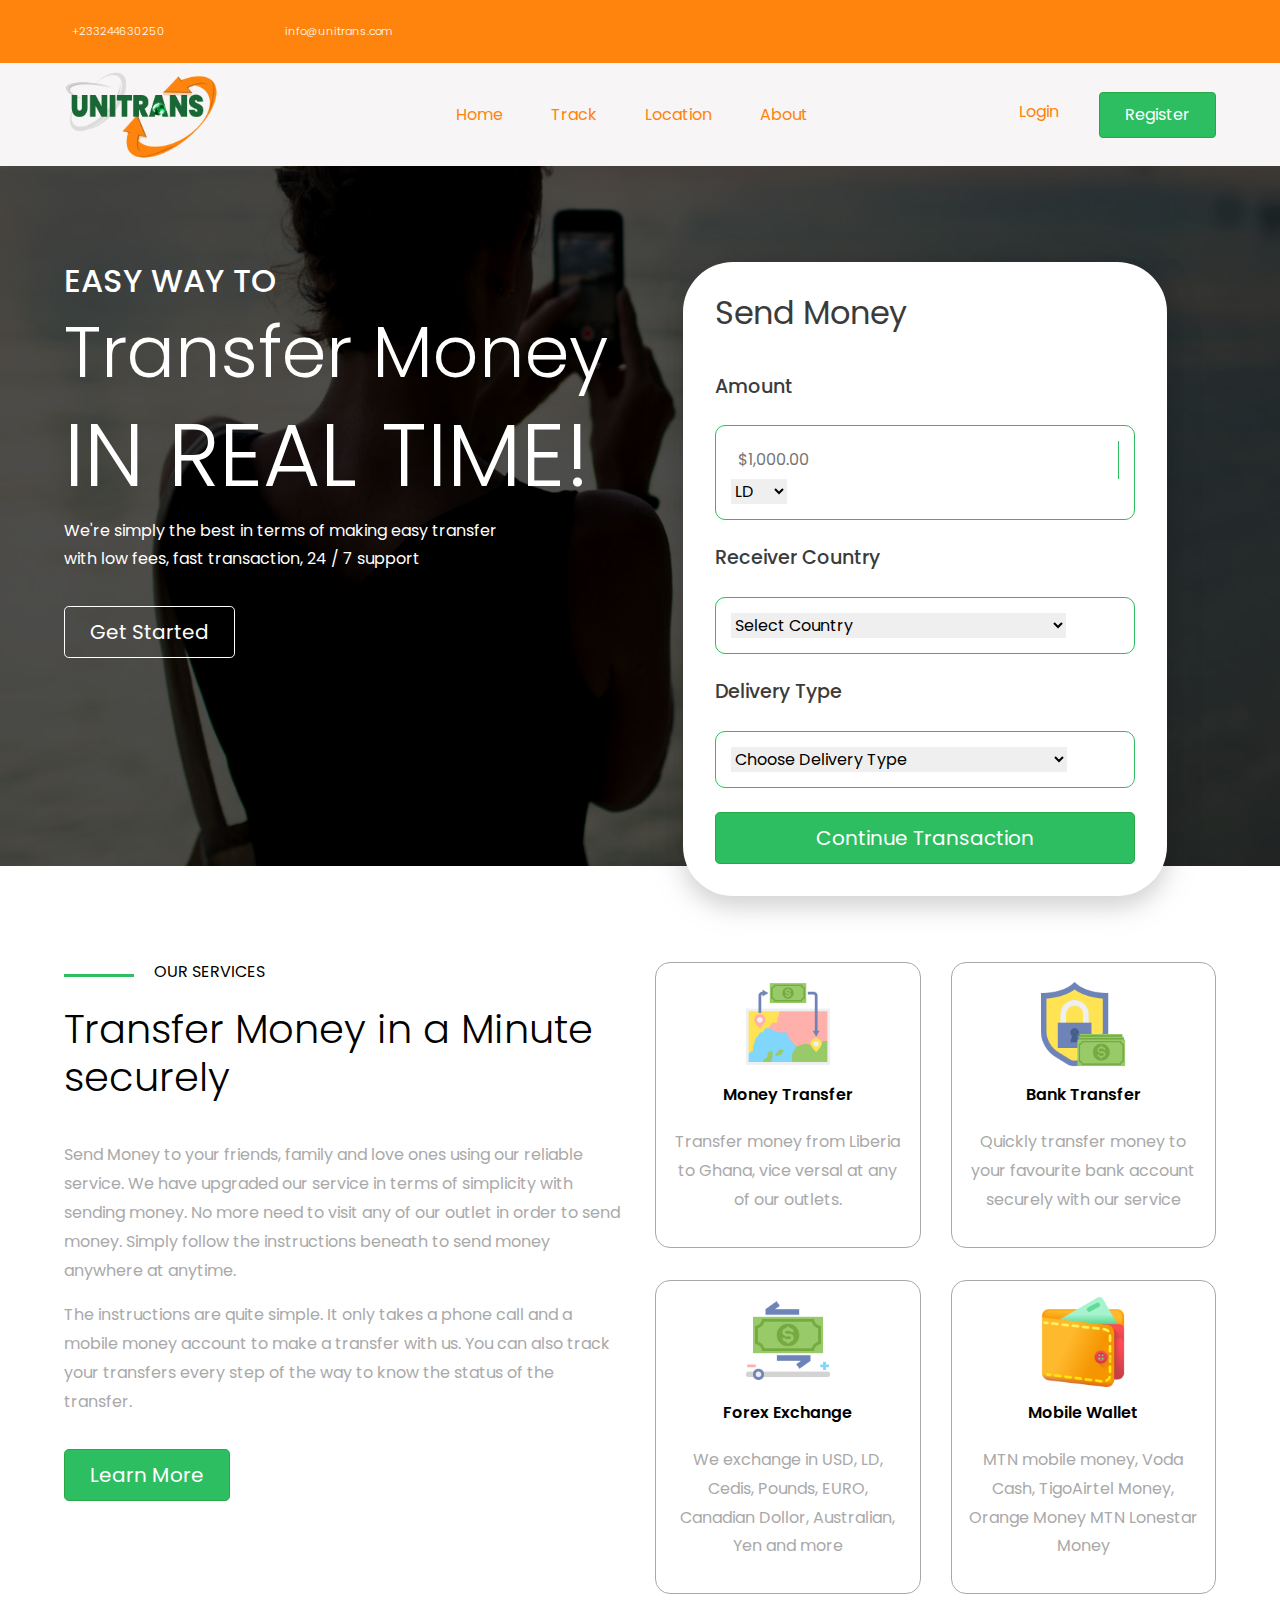
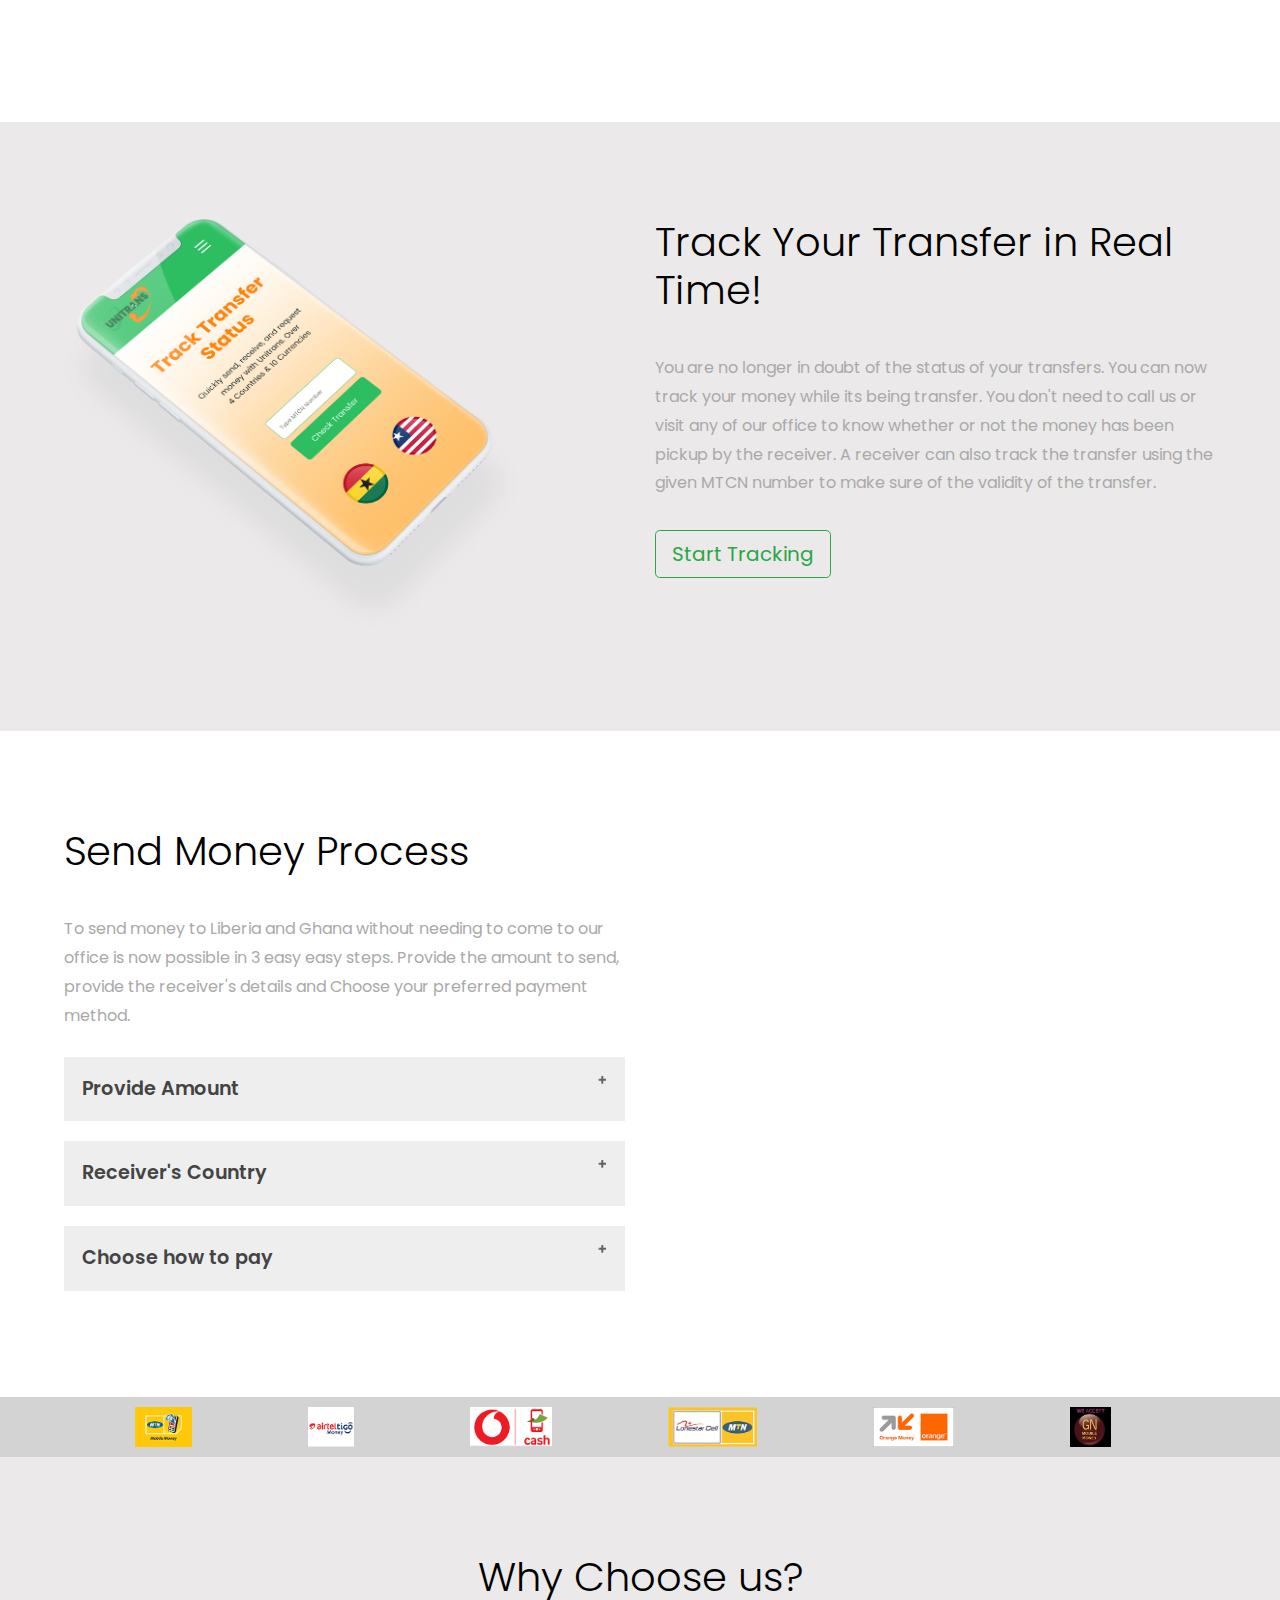
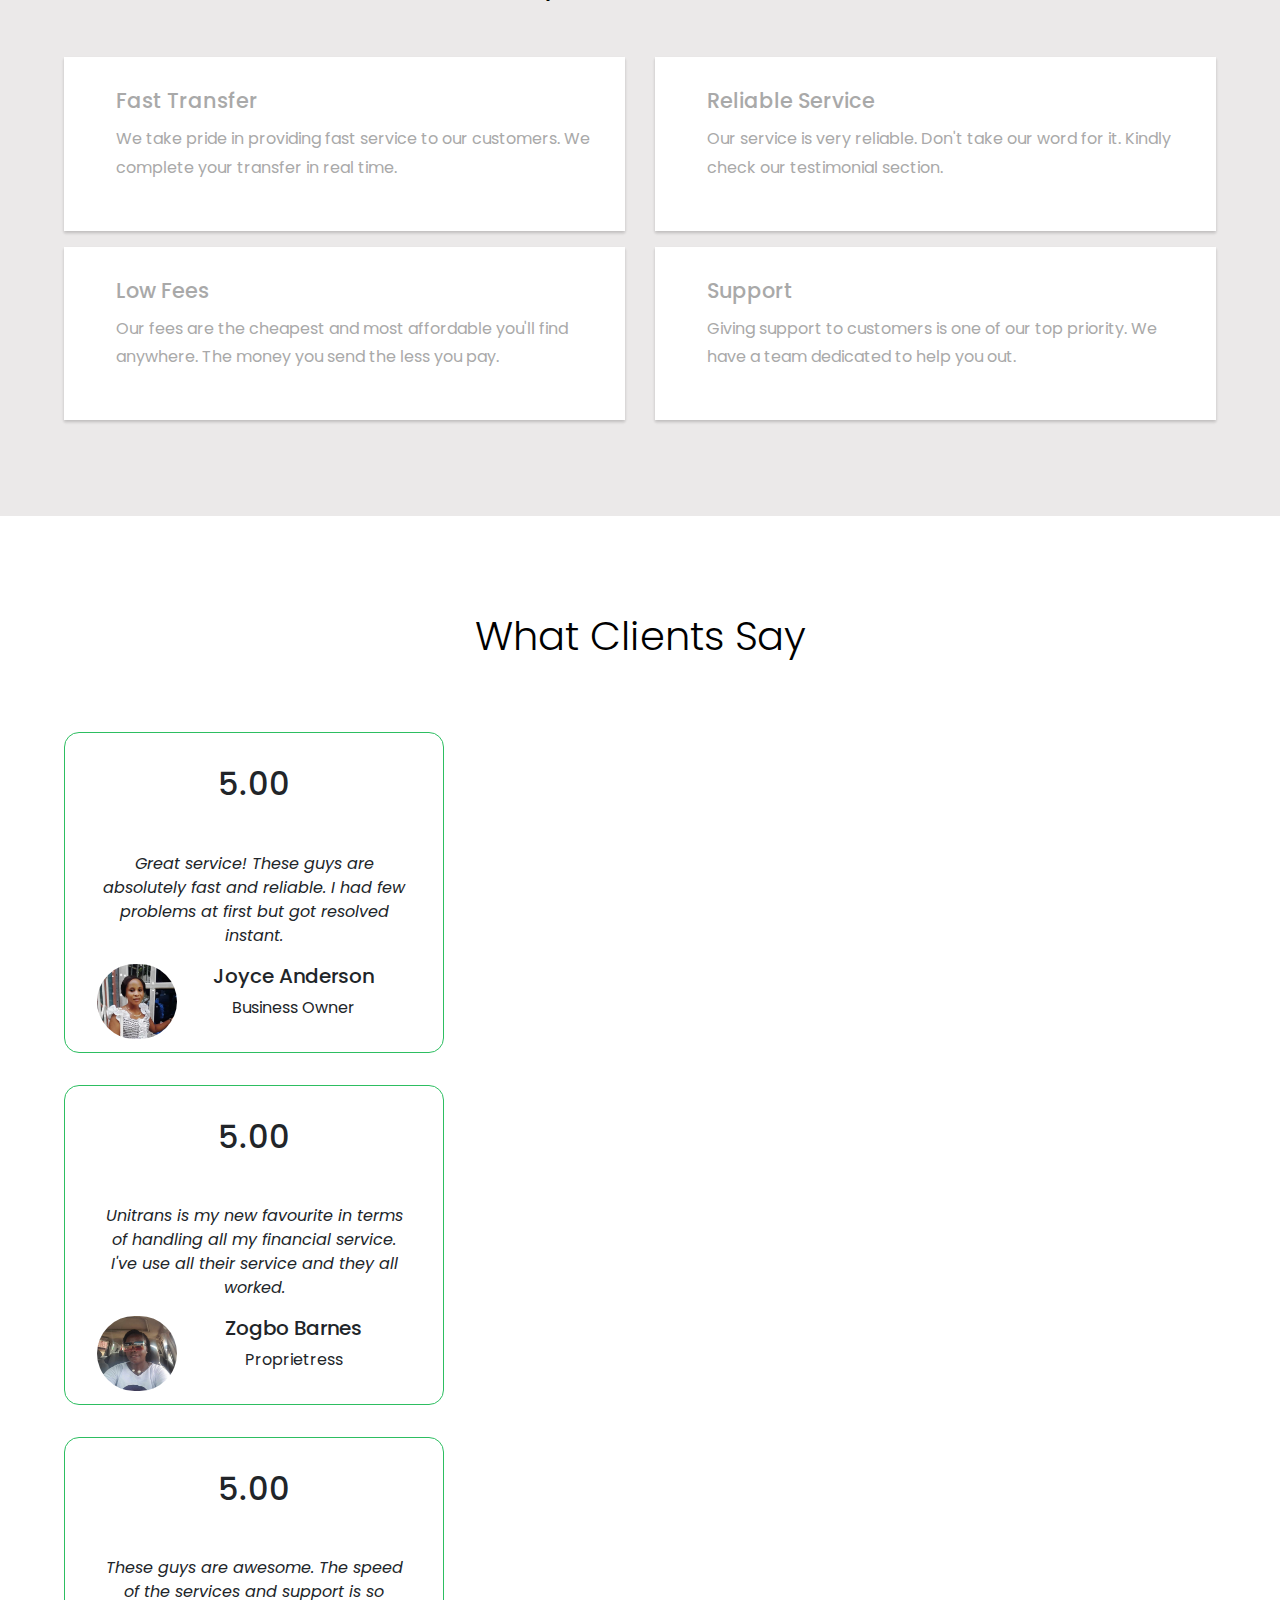
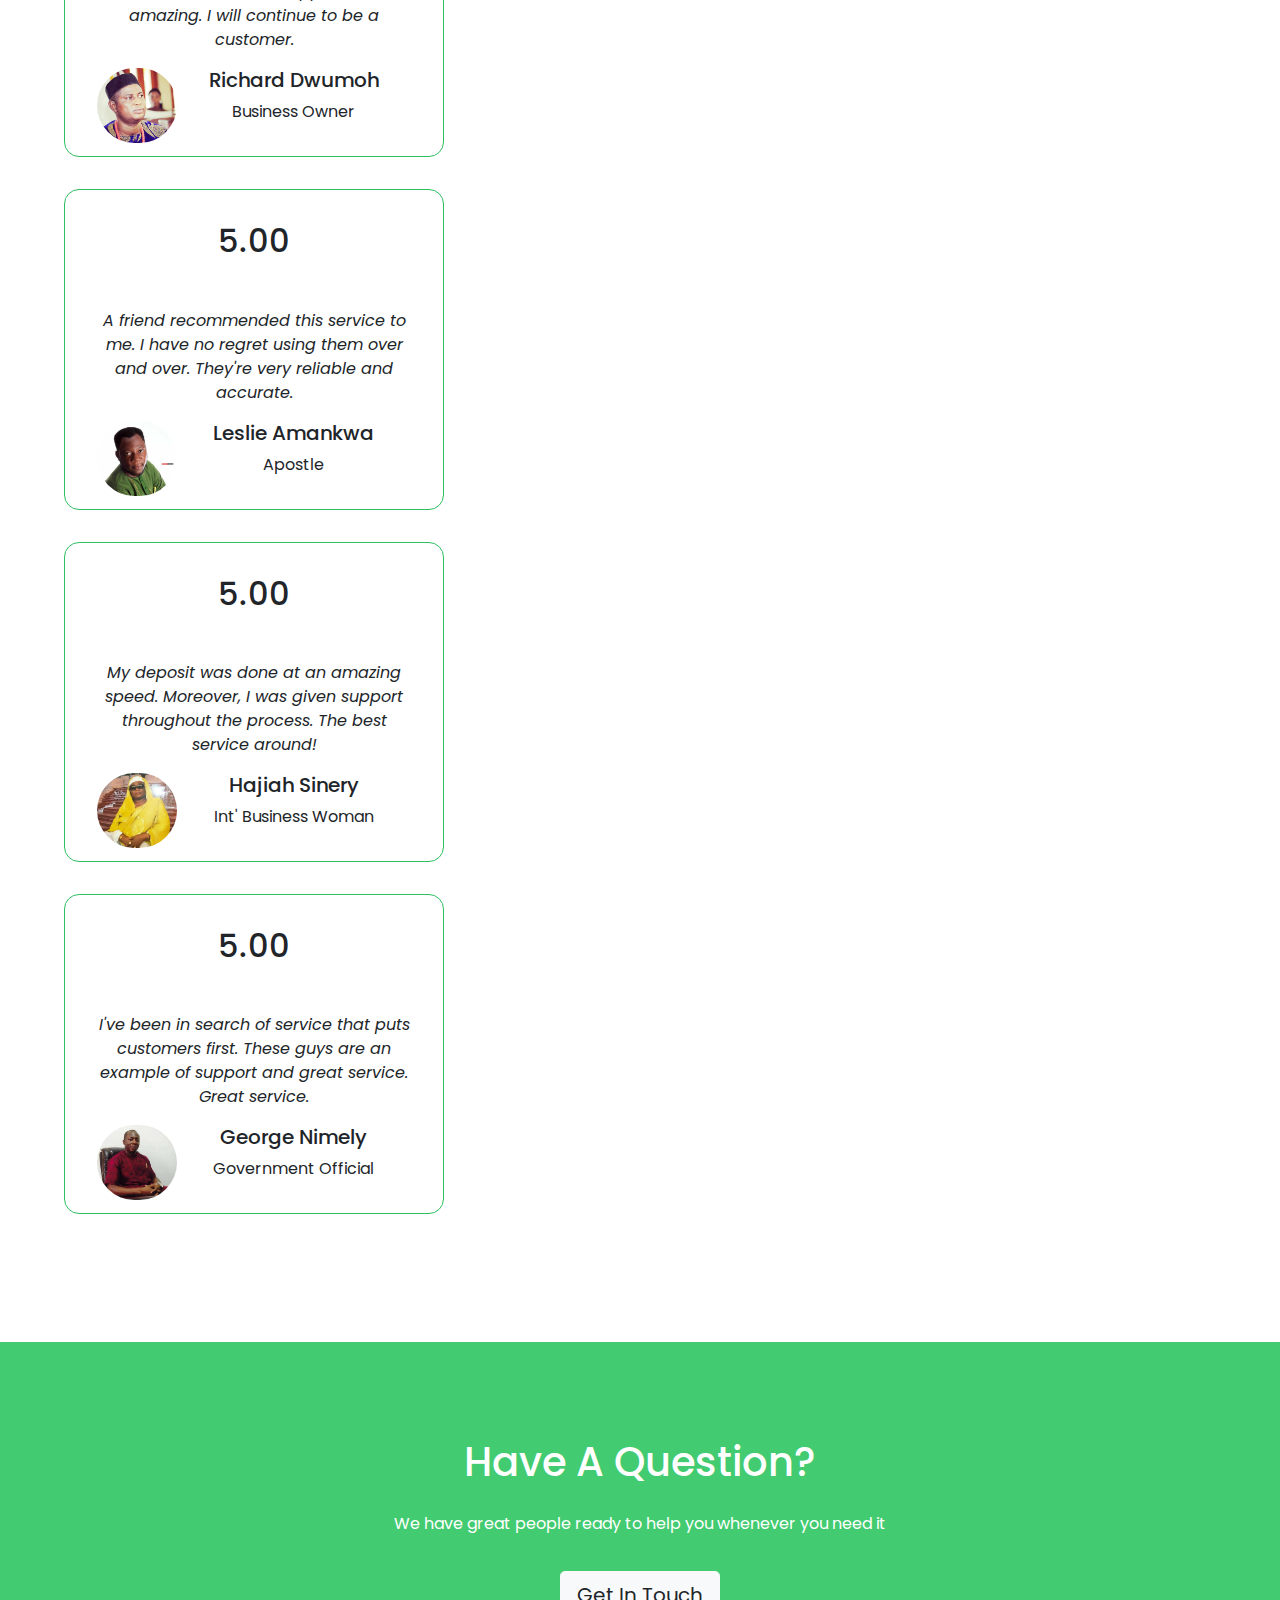
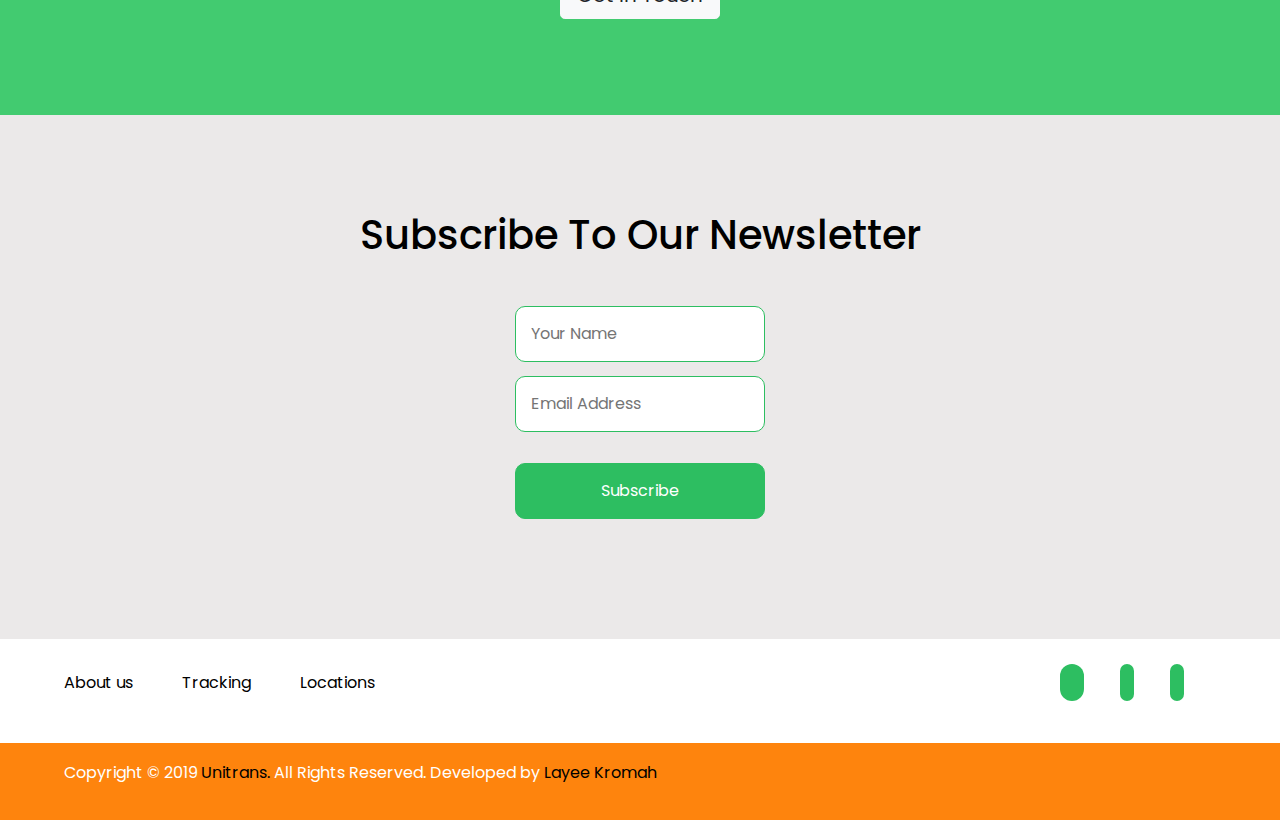
==== commit 76e071fe: "Add files via upload" ====
--- a/index.html
+++ b/index.html
@@ -163,18 +163,13 @@
               OUR SERVICES
             </h4>
             <h1 class="display-4" data-aos="fade-right">Transfer Money in a Minute securely</h1>
-            <p data-aos="fade-down"> Lorem ipsum dolor, sit amet consectetur adipisicing elit. Molestias
-              fuga voluptate debitis, fugit, nihil iure molestiae repudia
-              numquam, aperiam sed hic id explicabo aspernatur quaerat!</p>
-              <p data-aos="fade-down"> Lorem ipsum dolor, sit amet consectetur adipisicing elit. Molestias
-                fuga voluptate debitis, fugit, nihil iure molestiae repudia
-                numquam, aperiam sed hic id explicabo aspernatur quaerat!</p>
-              <p data-aos="fade-down"> Lorem ipsum dolor, sit amet consectetur adipisicing elit. Molestias
-                fuga voluptate debitis, fugit, nihil iure molestiae repudia
-                numquam, aperiam sed hic id explicabo aspernatur quaerat!
-                sit amet consectetur adipisicing elit. Molestias
-                fuga voluptate debitis, fugit, nihil iure molestiae repudia
-                numquam, aperiam sed hic id explicabo aspernatur quaerat!</p>
+            <p data-aos="fade-down"> Send Money to your friends, family and
+              love ones using our reliable service. We have upgraded our service
+              in terms of simplicity with sending money. No more need to visit any
+              of our outlet in order to send money. Simply follow the instructions beneath to send money anywhere at anytime.
+            </p>
+              <p data-aos="fade-down"> The instructions are quite simple. It only takes a phone call and a mobile money account to make a transfer with us. You can also track your transfers every step of the way to know the status of the transfer.</p>
+              
                 <button type="button" class="btn btn-success btn-lg" data-aos="fade-down">Learn More</button>
 
           </div>
@@ -184,8 +179,8 @@
                 <img src="img/send-money.png" alt="" />
                 <h4>Money Transfer</h4>
                 <p>
-                  Lorem ipsum dolor sit amet, consectetur
-                  amet
+                  Transfer money from Liberia to Ghana, vice versal at any
+                  of our outlets.
                 </p>
               </div>
 
@@ -193,8 +188,8 @@
                 <img src="img/money.png" alt="" />
                 <h4>Forex Exchange</h4>
                 <p>
-                  Lorem ipsum dolor sit amet, consectetur
-                  amet
+                  We exchange in USD, LD, Cedis, Pounds, EURO, Canadian Dollor,
+                  Australian, Yen and more
                 </p>
               </div>
             
@@ -203,19 +198,10 @@
           <div class="col-lg-3">
             <div class="box" data-aos="fade-up">
               <img src="img/secure-payment.png" alt="" />
-              <h4>Bank Deposit</h4>
+              <h4>Bank Transfer</h4>
               <p>
-                Lorem ipsum dolor sit amet, consectetur
-                amet
-              </p>
-            </div>
-
-            <div class="box" data-aos="fade-down">
-              <img src="img/bus-stop.png" alt="" />
-              <h4>TTS Agent</h4>
-              <p>
-                Lorem ipsum dolor sit amet, consectetur
-                amet
+                Quickly transfer money to your favourite bank account securely
+                with our service
               </p>
             </div>
 
@@ -223,8 +209,8 @@
               <img src="img/purse.png" alt="" />
               <h4>Mobile Wallet</h4>
               <p>
-                Lorem ipsum dolor sit amet, consectetur
-                amet
+                MTN mobile money, Voda Cash, TigoAirtel Money, Orange Money
+                MTN Lonestar Money
               </p>
             </div>
           
@@ -243,8 +229,8 @@
           </div>
           <div class="col-lg-6">
             <h1 class="display-4" data-aos="fade-left">Track Your Transfer in Real Time!</h1>
-                <p data-aos="fade-in">Lorem ipsum dolor sit amet consectetur adipisicing elit. Similique quam omnis modi ratione molestias repudiandae dolorum ab est dolores aliquam tempora voluptatem fuga, cum totam. ratione molestias repudiandae temporal searching.</p>
-                <button type="button" class="btn btn-outline-success btn-lg" data-aos="fade-down">Start Tracking</button>
+                <p data-aos="fade-in">You are no longer in doubt of the status of your transfers. You can now track your money while its being transfer. You don't need to call us or visit any of our office to know whether or not the money has been pickup by the receiver. A receiver can also track the transfer using the given MTCN number to make sure of the validity of the transfer.</p>
+                <a href="tracking.html"><button type="button" class="btn btn-outline-success btn-lg" data-aos="fade-down">Start Tracking</button></a>
           </div>
         </div>
       </div>
@@ -256,8 +242,9 @@
           <div class="col-lg-6">
             <h1 class="display-4" data-aos="fade-left">Send Money Process</h1>
             <p class="space" data-aos="fade-right">
-              Lorem ipsum dolor, sit amet consectetur adipisicing elit. Accusamus
-              quibusdam eveniet quasi omnis nesciunt quisquam.
+              To send money to Liberia and Ghana without needing to come to our office is 
+              now possible in 3 easy easy steps. Provide the amount to send, provide the 
+              receiver's details and Choose your preferred payment method.
             </p>
     
             <button class="accordion" data-aos="fade-left">
@@ -265,8 +252,7 @@
             </button>
             <div class="panel">
               <p>
-                Lorem ipsum dolor sit amet, consectetur adipisicing elit, sed do
-                eiusmod tempor incididunt ut l
+                Provide the amount of money that would be sent to the receiver. The amount can be given in any currency. We'll always make a quick conversion to let you know how much the receiver should expect.
               </p>
             </div>
     
@@ -275,8 +261,7 @@
             </button>
             <div class="panel">
               <p>
-                Lorem ipsum dolor sit amet, consectetur adipisicing elit, sed do
-                eiusmod tempor incididunt ut labore
+                Provide the receiver's details such as name, country, and phone number. Provide information on the receiver makes it easy to identify the receiver when he/she comes at our office.
               </p>
             </div>
     
@@ -285,8 +270,7 @@
             </button>
             <div class="panel">
               <p>
-                Lorem ipsum dolor sit amet, consectetur adipisicing elit, sed do
-                eiusmod tempor incididunt ut labore et do
+                Choose a payment method. We have several ways you can pay for your transfer. We accept MTN mobile money, Airtel-tigo money, VodaCash, Orange, and Lonestar-MTN mobile money.
               </p>
             </div>
           </div>
@@ -305,6 +289,7 @@
           <img src="img/voda.png" alt="" data-aos="fade-down" />
           <img src="img/lonestar.png" alt="" data-aos="fade-right" />
           <img src="img/orange.png" alt="" data-aos="fade-left" />
+          <img src="img/gn.jpg" alt="" data-aos="fade-left" />
         </div>
       </div>
     </section>
@@ -319,7 +304,7 @@
                 <img src="img/money-transfer.svg" alt="" />
                 <h3>Fast Transfer</h3>
                 <p>
-                  Lorem ipsum dolor sit, amet consectetur adipisicing elit.
+                  We take pride in providing fast service to our customers. We complete your transfer in real time.
                 </p>
               </div>
 
@@ -327,7 +312,7 @@
                 <img src="img/money.svg" alt="" />
                 <h3>Low Fees</h3>
                 <p>
-                  Lorem ipsum dolor sit, amet consectetur adipisicing elit.
+                  Our fees are the cheapest and most affordable you'll find anywhere. The money you send the less you pay.
                 </p>
               </div>
          </div>
@@ -337,7 +322,7 @@
               <img src="img/shield.svg" alt="" />
               <h3>Reliable Service</h3>
               <p>
-                Lorem ipsum dolor sit, amet consectetur adipisicing elit.
+                Our service is very reliable. Don't take our word for it. Kindly check our testimonial section.
               </p>
             </div>
 
@@ -345,7 +330,7 @@
               <img src="img/call-center.svg" alt="" />
               <h3>Support</h3>
               <p>
-                Lorem ipsum dolor sit, amet consectetur adipisicing elit.
+                Giving support to customers is one of our top priority. We have a team dedicated to help you out.
               </p>
             </div>
          </div>
@@ -371,11 +356,11 @@
                             <li><i class="fas fa-star"></i></li>
                           </ul>
                           <blockquote>
-                            Lorem, ipsum dolor sit amet consectetur adipisicing elit. Quis molestiae a obcaecati? Aut, repellat deleniti.
+                            Great service! These guys are absolutely fast and reliable. I had few problems at first but got resolved instant.
                           </blockquote>
                           <div class="client">
                             <img src="img/pic1.jpg" alt="">
-                            <h5>Jenny Slate</h5>
+                            <h5>Joyce Anderson</h5>
                             <h7>Business Owner</h7>
                           </div>
                           </div>
@@ -391,12 +376,12 @@
                         <li><i class="fas fa-star"></i></li>
                       </ul>
                       <blockquote>
-                        Lorem, ipsum dolor sit amet consectetur adipisicing elit. Quis molestiae a obcaecati? Aut, repellat deleniti.
+                        Unitrans is my new  favourite in terms of handling all my financial service. I've use all their service and they all worked.
                       </blockquote>
                       <div class="client">
                         <img src="img/pic2.jpg" alt="">
-                        <h5>Jacqueline Shan</h5>
-                        <h7>Business Owner</h7>
+                        <h5>Zogbo Barnes</h5>
+                        <h7>Proprietress</h7>
                       </div>
                       </div>
                     </div>
@@ -411,11 +396,11 @@
                             <li><i class="fas fa-star"></i></li>
                           </ul>
                           <blockquote>
-                            Lorem, ipsum dolor sit amet consectetur adipisicing elit. Quis molestiae a obcaecati? Aut, repellat deleniti.
+                            These guys are awesome. The speed of the services and support is so amazing. I will continue to be a customer.
                           </blockquote>
                           <div class="client">
                             <img src="img/pic3.jpg" alt="">
-                            <h5>John Doe</h5>
+                            <h5>Richard Dwumoh</h5>
                             <h7>Business Owner</h7>
                           </div>
                           </div>
@@ -431,12 +416,12 @@
                             <li><i class="fas fa-star"></i></li>
                           </ul>
                           <blockquote>
-                            Lorem, ipsum dolor sit amet consectetur adipisicing elit. Quis molestiae a obcaecati? Aut, repellat deleniti.
+                            A friend recommended this service to me. I have no regret using them over and over. They're very reliable and accurate.
                           </blockquote>
                           <div class="client">
                             <img src="img/pic4.jpg" alt="">
-                            <h5>Marcus Shea</h5>
-                            <h7>Business Owner</h7>
+                            <h5>Leslie Amankwa</h5>
+                            <h7>Apostle</h7>
                           </div>
                           </div>
                     </div>
@@ -452,12 +437,12 @@
                             <li><i class="fas fa-star"></i></li>
                           </ul>
                           <blockquote>
-                            Lorem, ipsum dolor sit amet consectetur adipisicing elit. Quis molestiae a obcaecati? Aut, repellat deleniti.
+                            My deposit was done at an amazing speed. Moreover, I was given support throughout the process. The best service around!
                           </blockquote>
                           <div class="client">
                             <img src="img/pic6.jpg" alt="">
-                            <h5>Salamatu Sou</h5>
-                            <h7>Business Owner</h7>
+                            <h5>Hajiah Sinery</h5>
+                            <h7>Int' Business Woman</h7>
                           </div>
                           </div>
                     </div>
@@ -473,12 +458,12 @@
                             <li><i class="fas fa-star"></i></li>
                           </ul>
                           <blockquote>
-                            Lorem, ipsum dolor sit amet consectetur adipisicing elit. Quis molestiae a obcaecati? Aut, repellat deleniti.
+                            I've been in search of service that puts customers first. These guys are an example of support and great service. Great service.
                           </blockquote>
                           <div class="client">
                             <img src="img/pic5.jpg" alt="">
-                            <h5>Steven Smith</h5>
-                            <h7>Business Owner</h7>
+                            <h5>George Nimely</h5>
+                            <h7>Government Official</h7>
                           </div>
                           </div>
                     </div>
@@ -497,7 +482,43 @@
               <p data-aos="fade-in">
               We have great people ready to help you whenever you need it
               </p>
-              <button type="button" class="btn btn-light btn-lg" data-aos="fade-up">Get In Touch</button>
+              <button type="button" class="btn btn-light btn-lg" data-aos="fade-up" data-toggle="modal" data-target="#contactModal" data-whatever="@mdo">Get In Touch</button>
+
+              <div class="modal fade" id="contactModal" tabindex="-1" role="dialog" aria-labelledby="contactModalLabel" aria-hidden="true">
+                <div class="modal-dialog" role="document">
+                  <div class="modal-content">
+                    <div class="modal-header">
+                      <h5>Send us a message</h5>
+                      <button type="button" class="close" data-dismiss="modal" aria-label="Close">
+                        <span aria-hidden="true">&times;</span>
+                      </button>
+                    </div>
+                    <div class="modal-body">
+                      <form>
+                        <div class="form-group">
+                          <label for="Sender-name" class="col-form-label">Name:</label>
+                          <input type="text" class="form-control" id="recipient-name">
+                          <label for="Sender-email" class="col-form-label">Email:</label>
+                          <input type="email" class="form-control" id="recipient-name">
+                        </div>
+                        <div class="form-group">
+                          <label for="message-text" class="col-form-label">Message:</label>
+                          <textarea class="form-control" id="message-text"></textarea>
+                        </div>
+                      </form>
+                    </div>
+                    <div class="modal-footer">
+                      <button type="button" class="btn btn-secondary" data-dismiss="modal">Close</button>
+                      <button type="button" class="btn btn-success">Submit</button>
+                    </div>
+                  </div>
+                </div>
+              </div>
+
+
+
+
+              
             </div>
           </div>
         </div>
@@ -557,7 +578,7 @@
       </div>
  
       <div class="copyright">
-         <p>Copyright © 2019 <span>Unitrans.</span> All Rights Reserved.</p>
+         <p>Copyright © 2019 <span>Unitrans.</span> All Rights Reserved. Developed by <a style="color:black;" href="https://www.linkedin.com/in/layee-kromah-406a62a8/" target="blank">Layee Kromah</a></p>
       </div>
     </section>
 
--- a/css/style.css
+++ b/css/style.css
@@ -47,6 +47,10 @@
   padding: 10px 25px !important;
   background-color: #2dbe61;
   transition: 0.3s ease-out;
+}
+
+.btn-secondary {
+  padding: 10px 25px !important;
 }
 
 .btn-outline-warning {
@@ -151,7 +155,7 @@
 
 .sendMoney {
   position: absolute;
-  padding: 3rem;
+  padding: 2rem;
   right: 4rem;
   background: white;
   color: rgb(59, 59, 59);
@@ -342,7 +346,7 @@
 
 #partner img {
   height: 40px;
-  margin: 0 4.5rem;
+  margin: 0 3.5rem;
   cursor: pointer;
 }
 
@@ -446,6 +450,20 @@
   background: rgba(45, 197, 97, 0.9);
 }
 
+.modal-content {
+  color: black;
+  text-align: left;
+}
+
+.modal-header {
+  background-color: #2dbe61;
+}
+
+textarea {
+  height: 120px !important;
+  width: auto;
+}
+
 #contact p {
   padding: 1rem 0;
 }
@@ -636,7 +654,7 @@
   padding: 2.6rem 2rem;
   border-radius: 15px;
   border: 1px solid #2dbe61;
-  height: auto;
+  height: 250px;
 }
 
 #statement h1 {
@@ -739,8 +757,12 @@
   font-weight: 500;
   padding: 1rem 2rem;
   color: rgb(97, 96, 96);
-  background: #dfe3eb;
+  background: #2dbe61;
   border-radius: 15px 15px 0 0;
+}
+
+.address .bold {
+  color: black;
 }
 
 .address ul {
@@ -928,8 +950,8 @@
   }
 
   #partner img {
-    height: 15px;
-    margin: 0 10px;
+    height: 12px;
+    margin: 0 5px;
   }
 
   #why h1 {
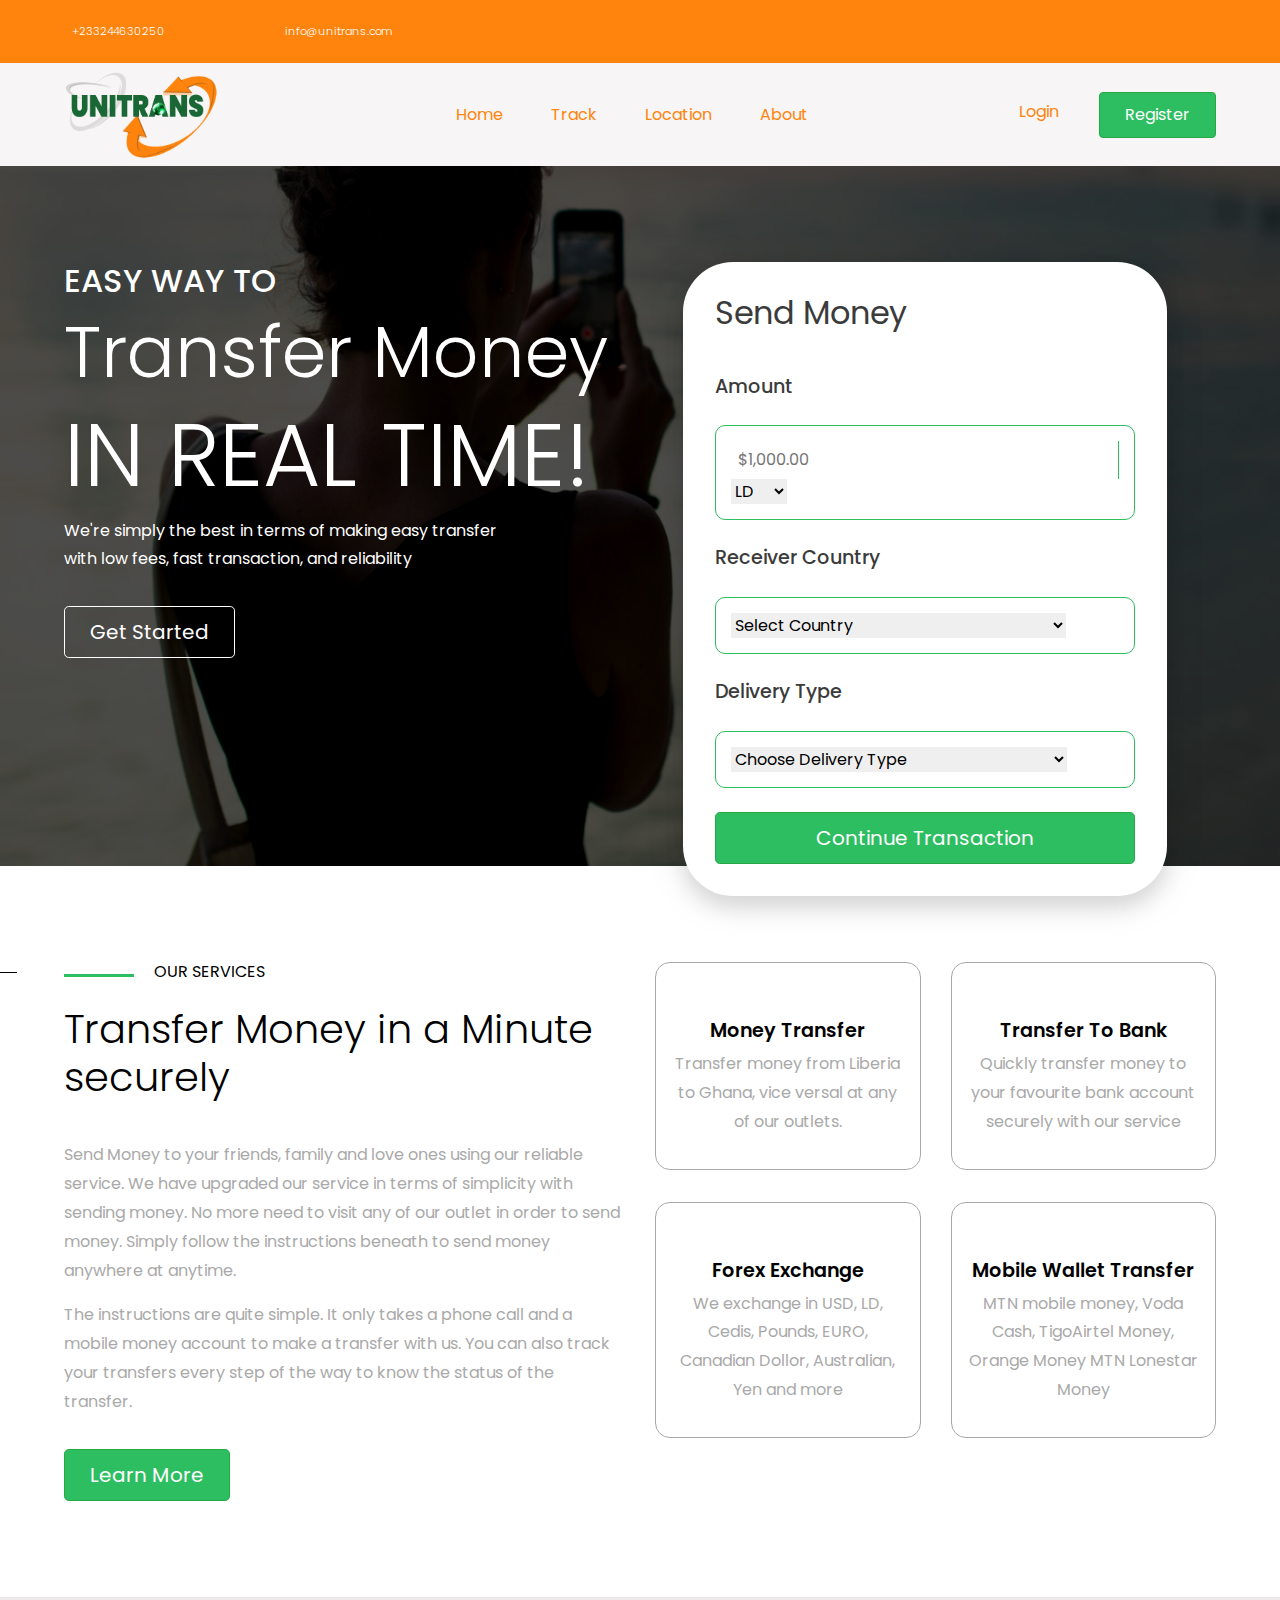
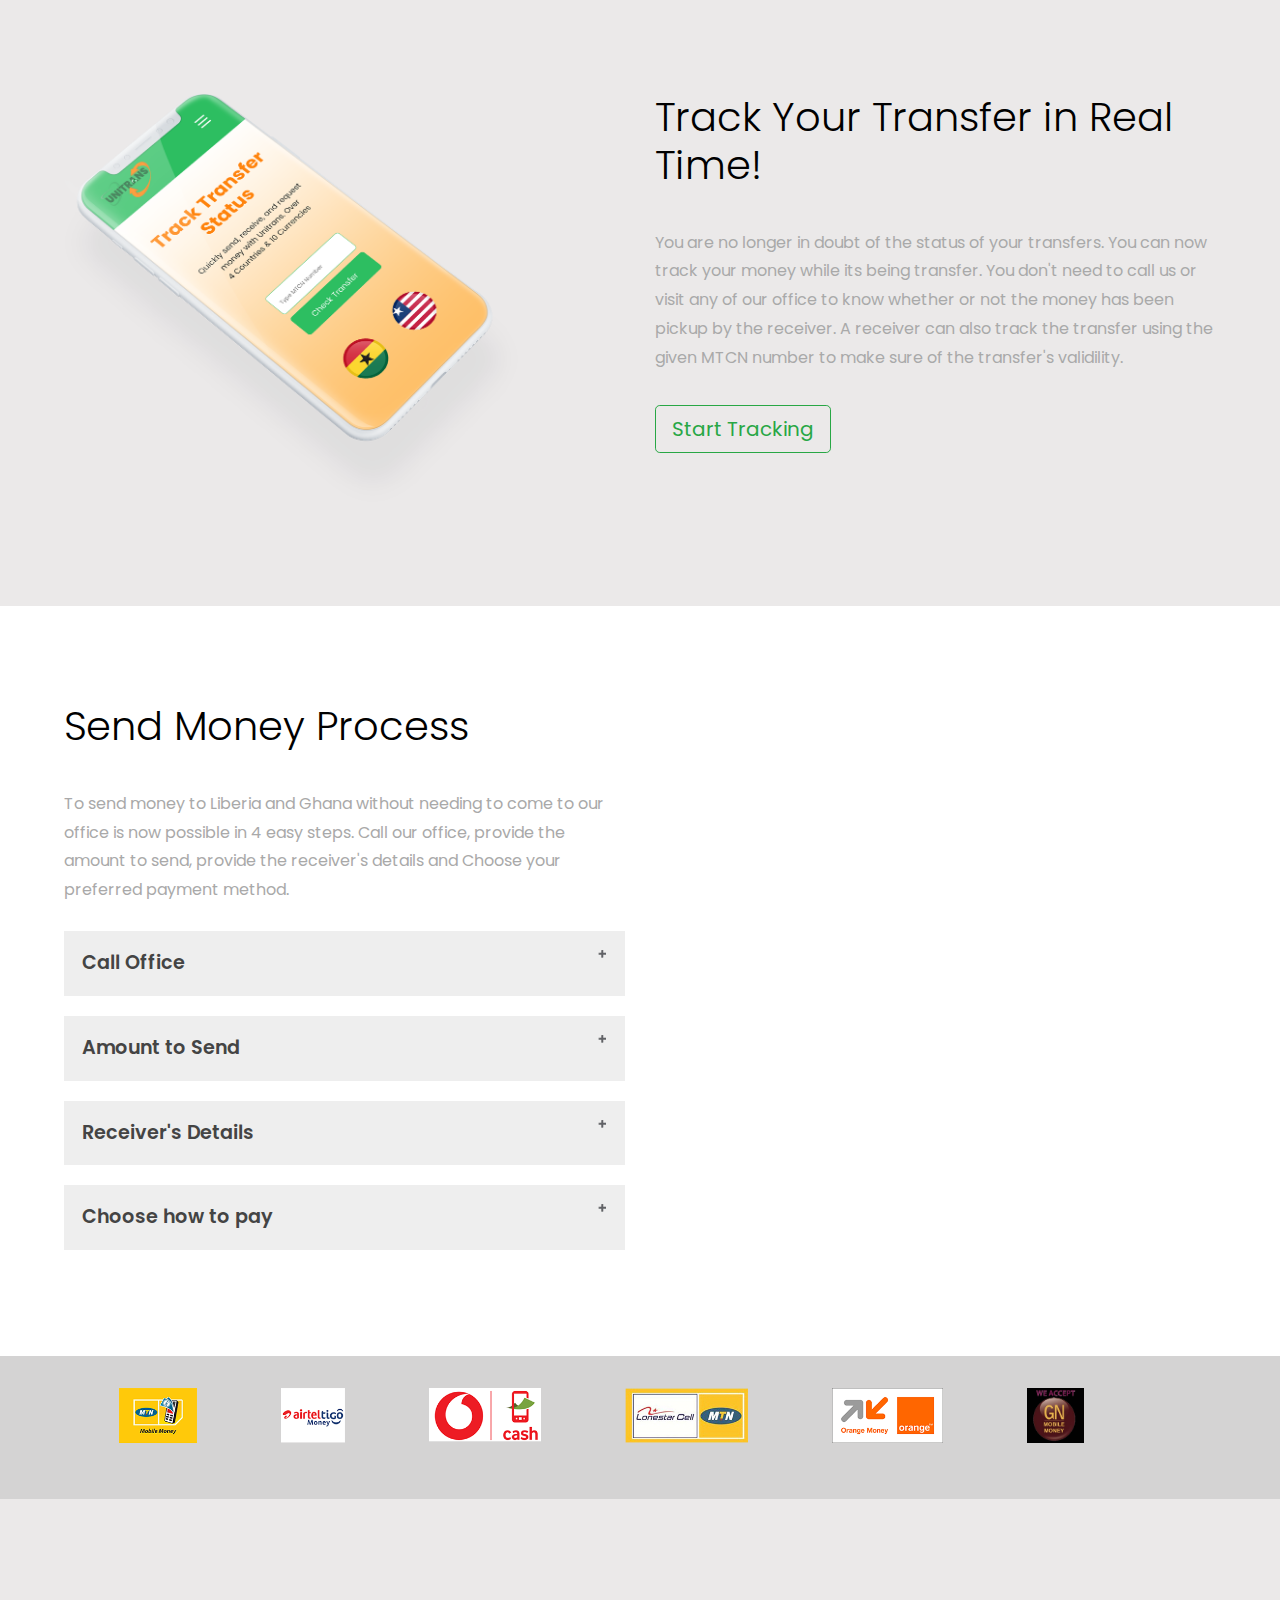
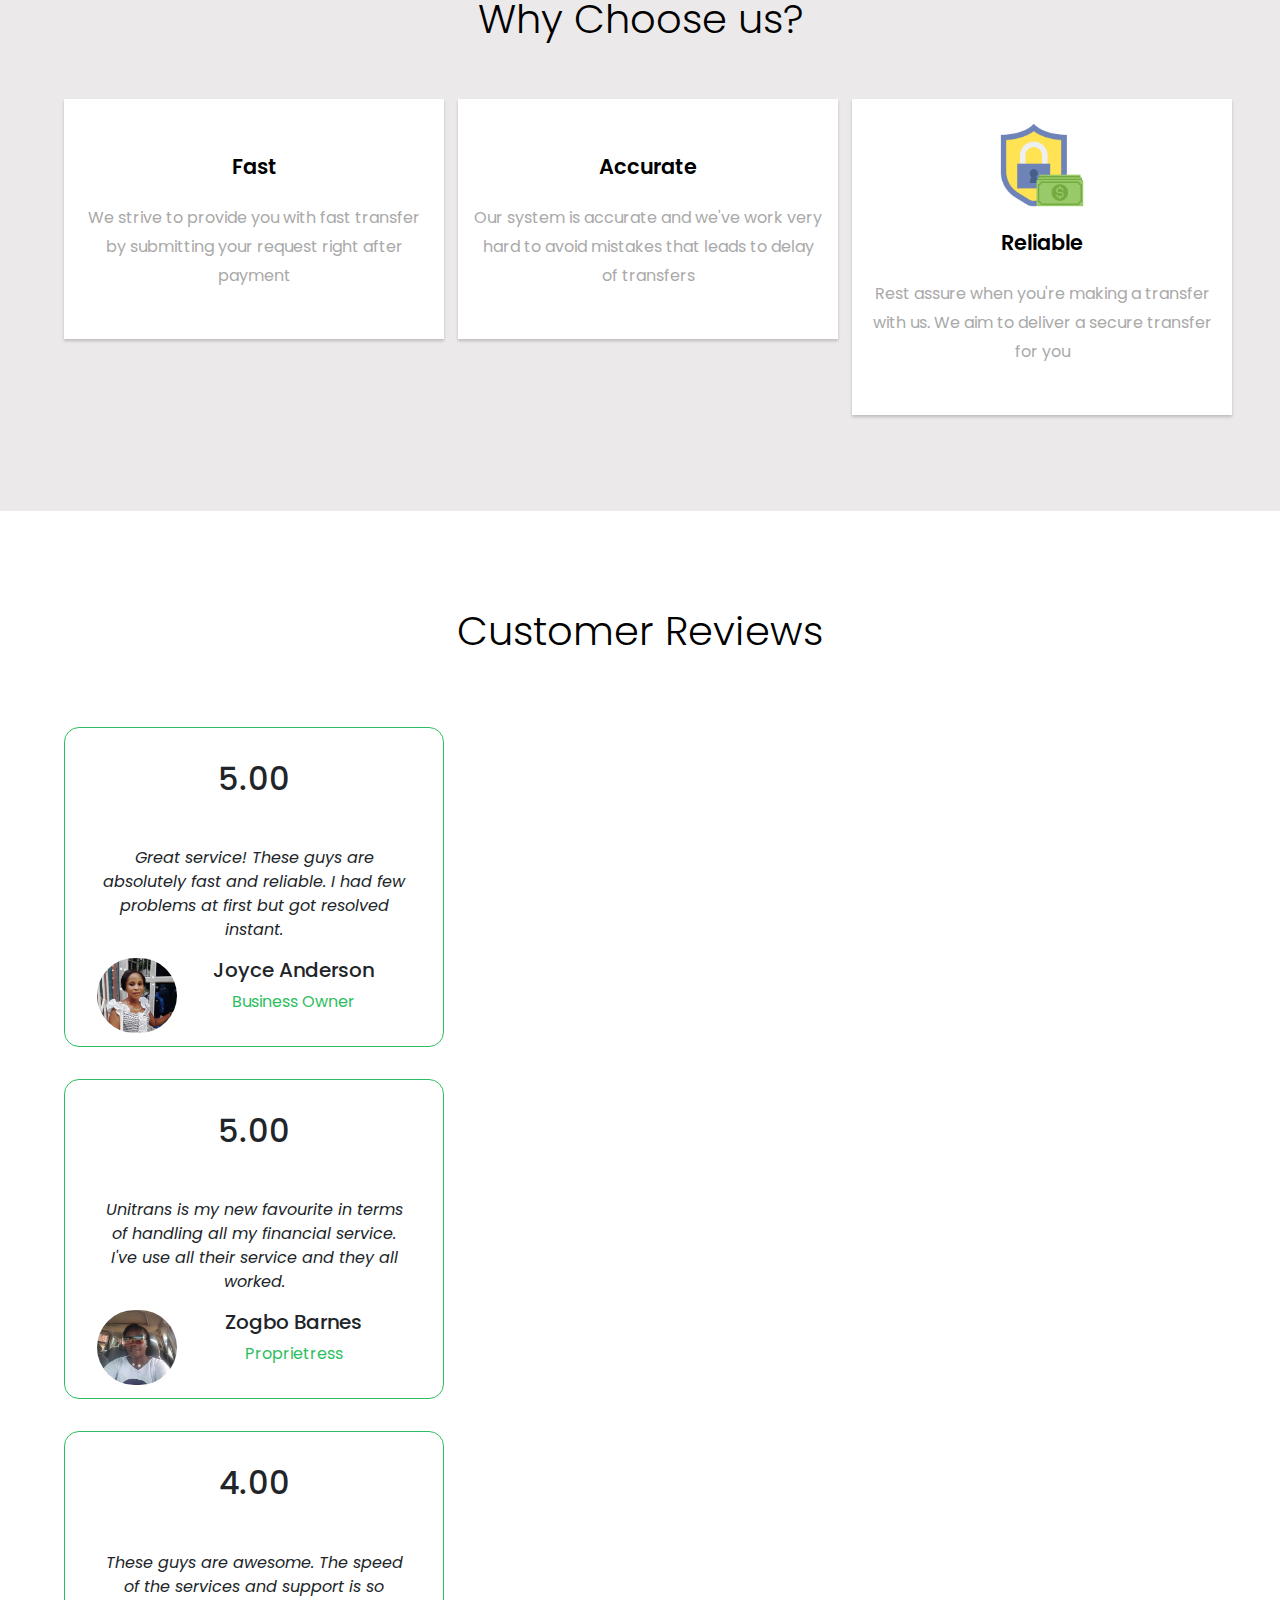
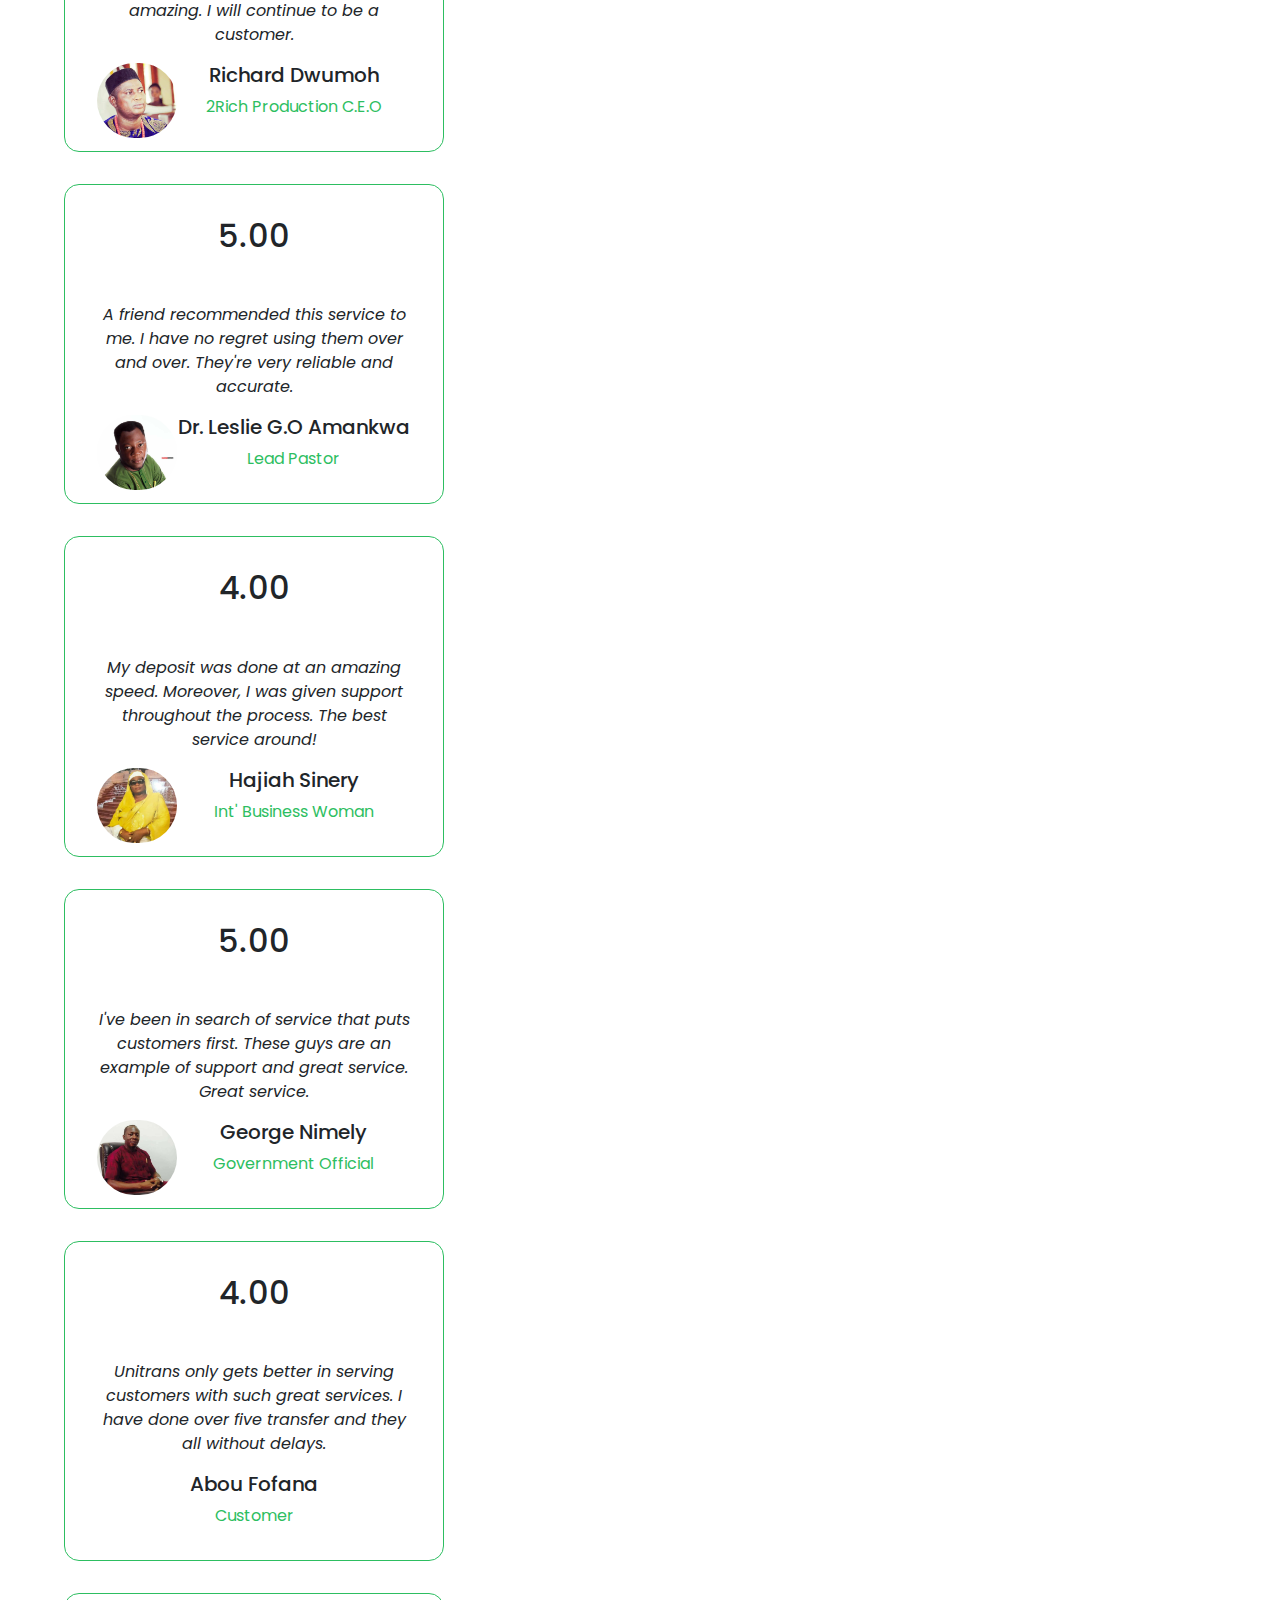
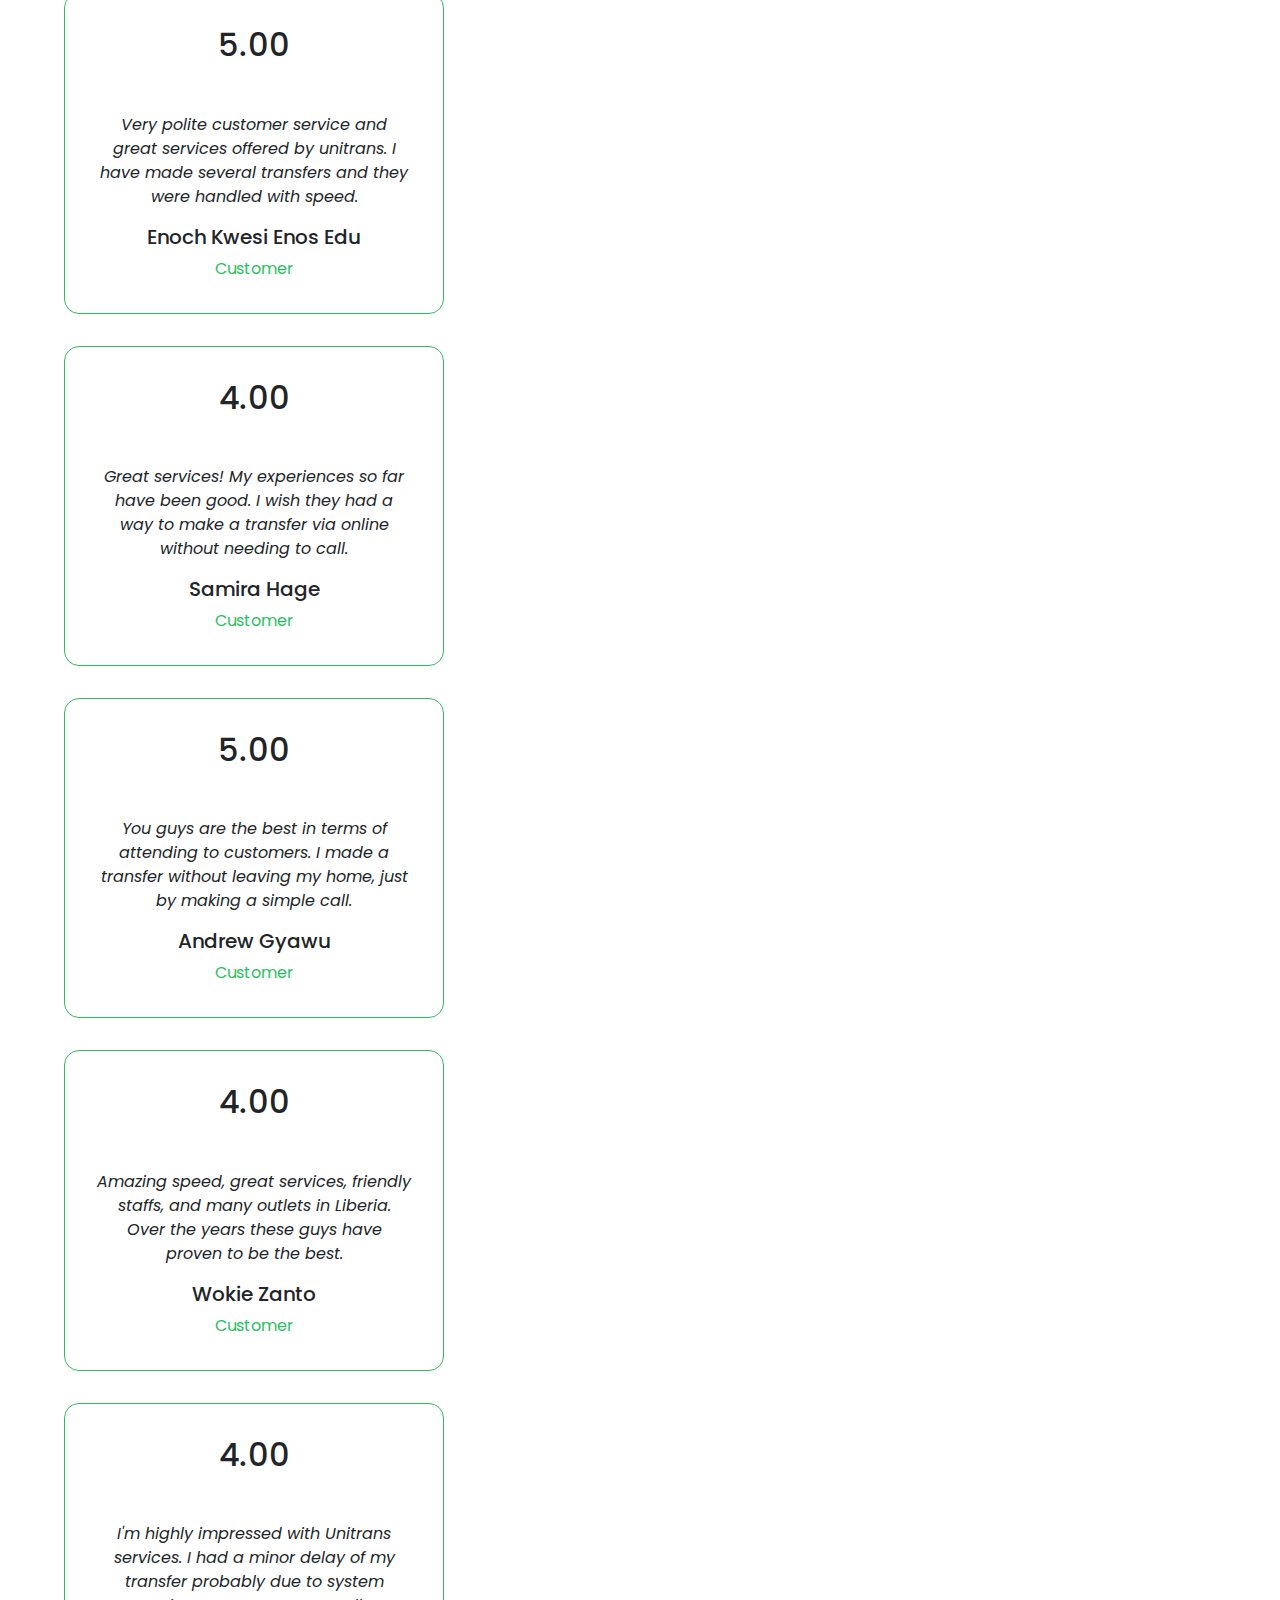
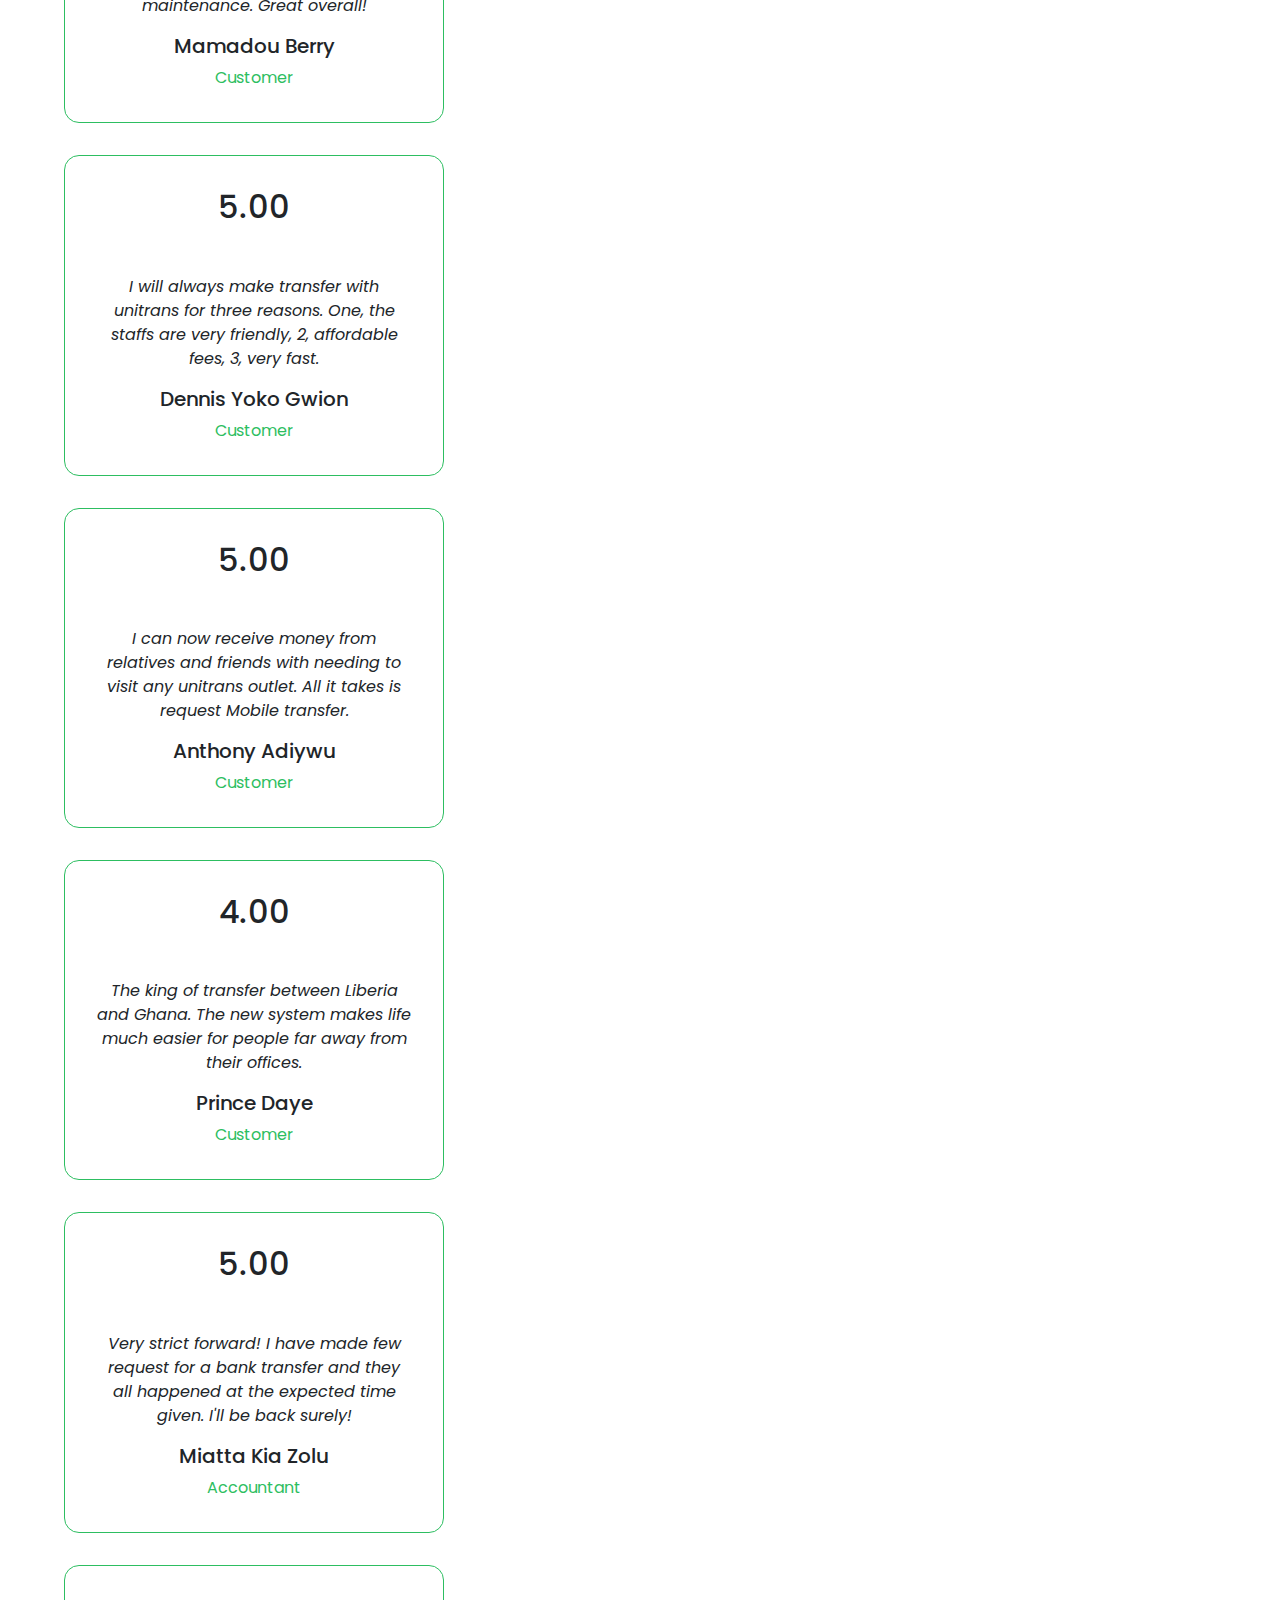
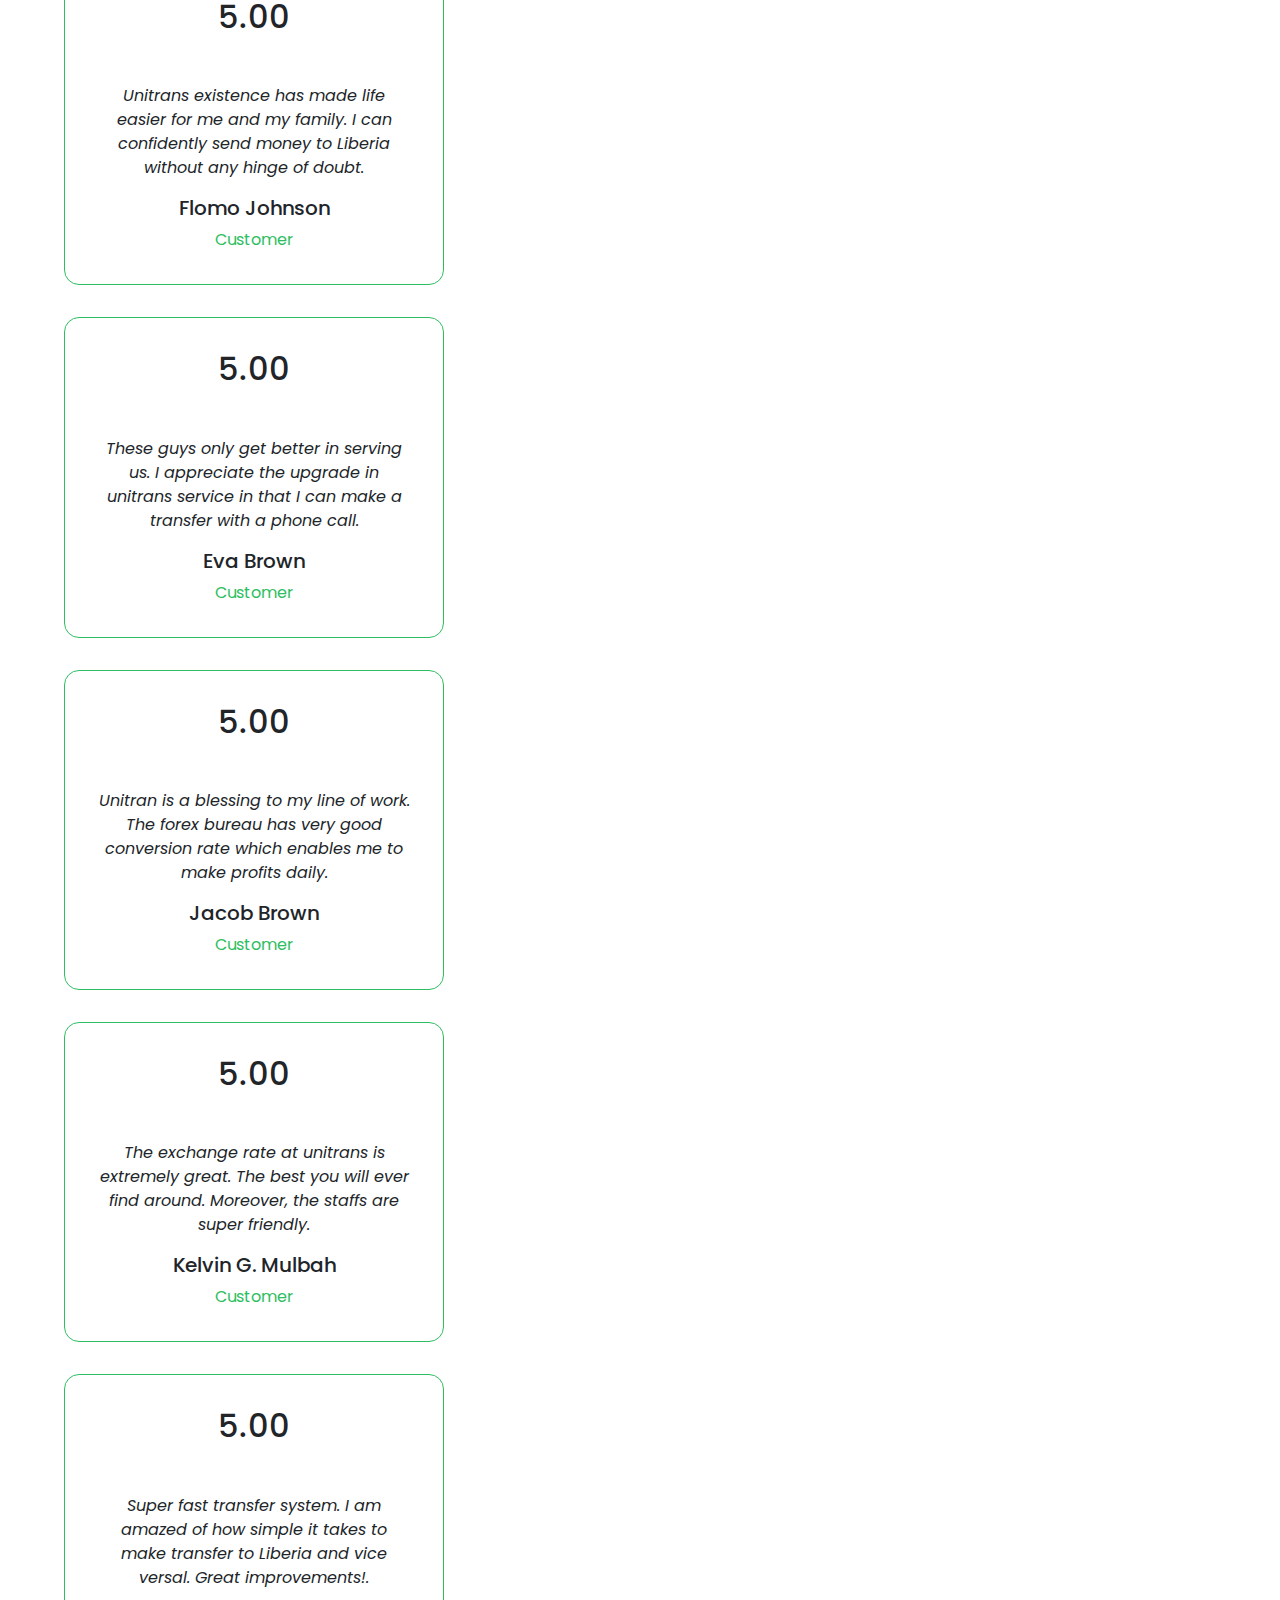
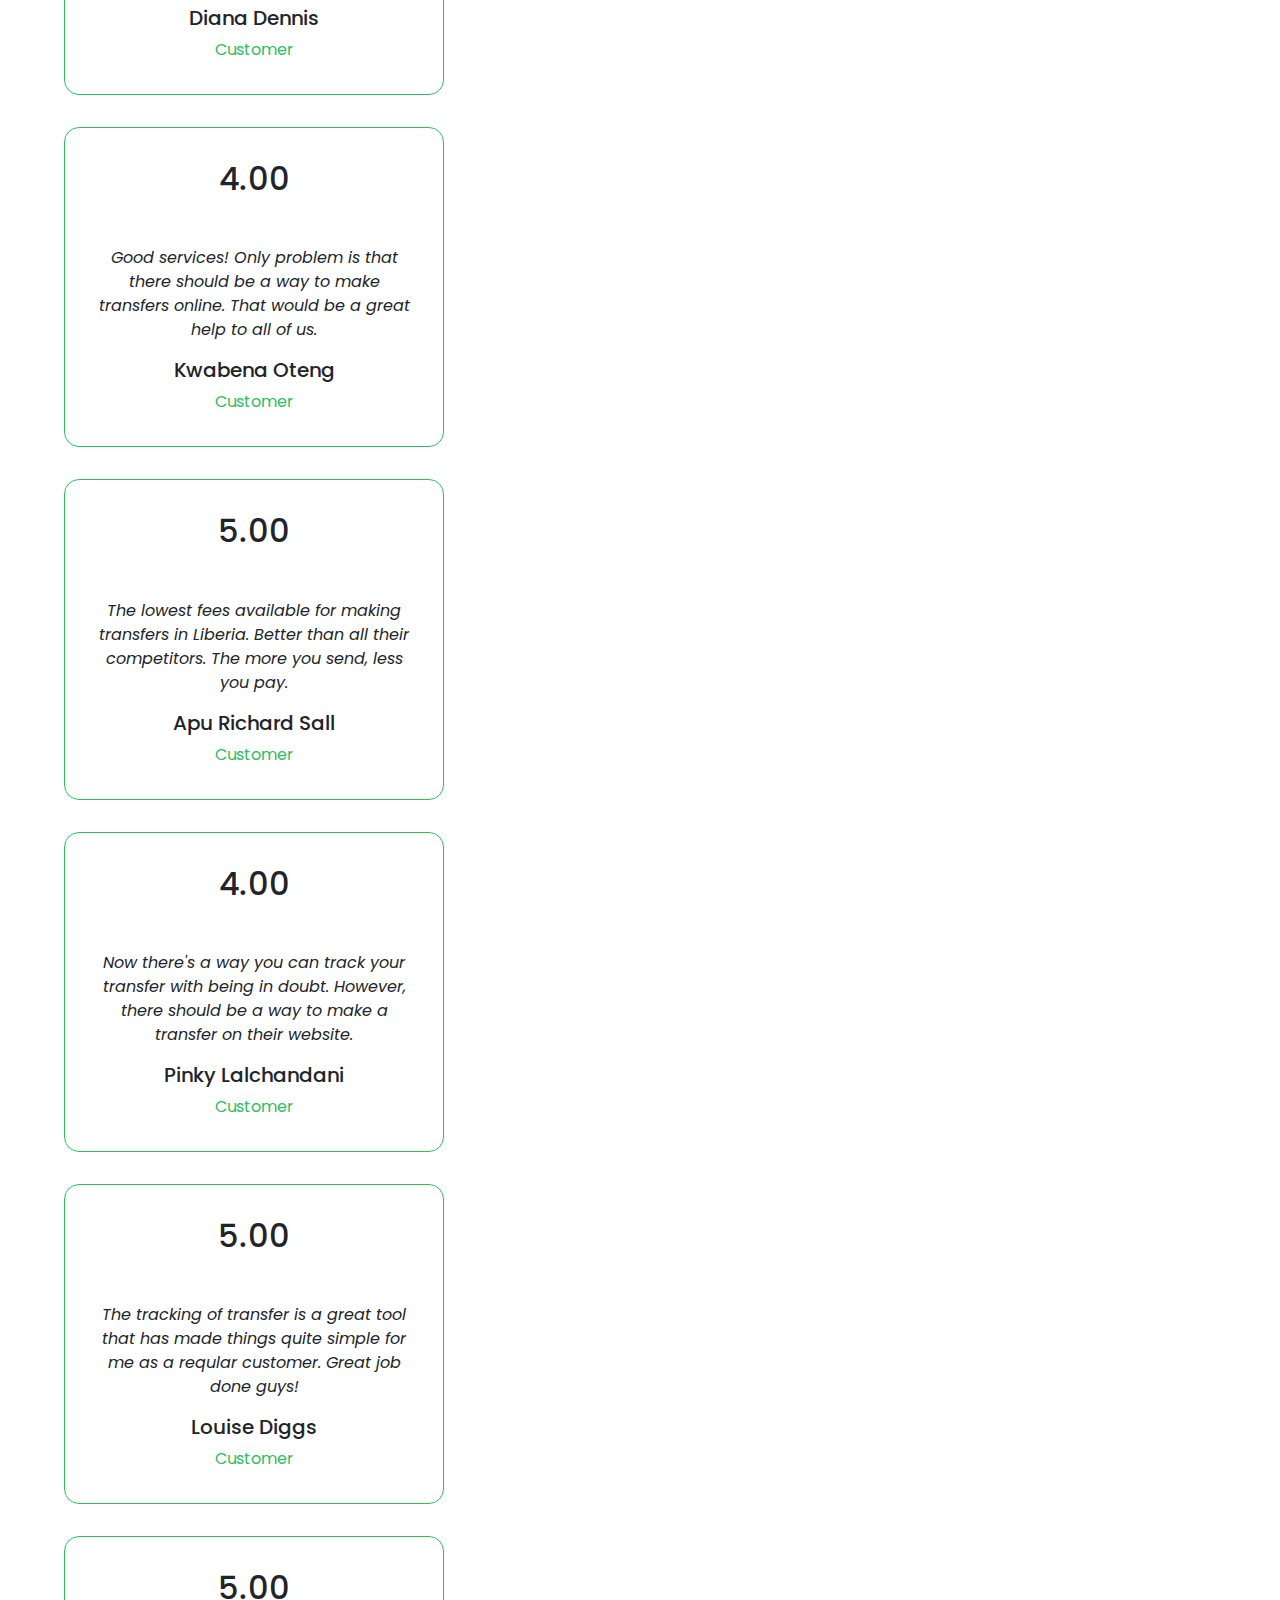
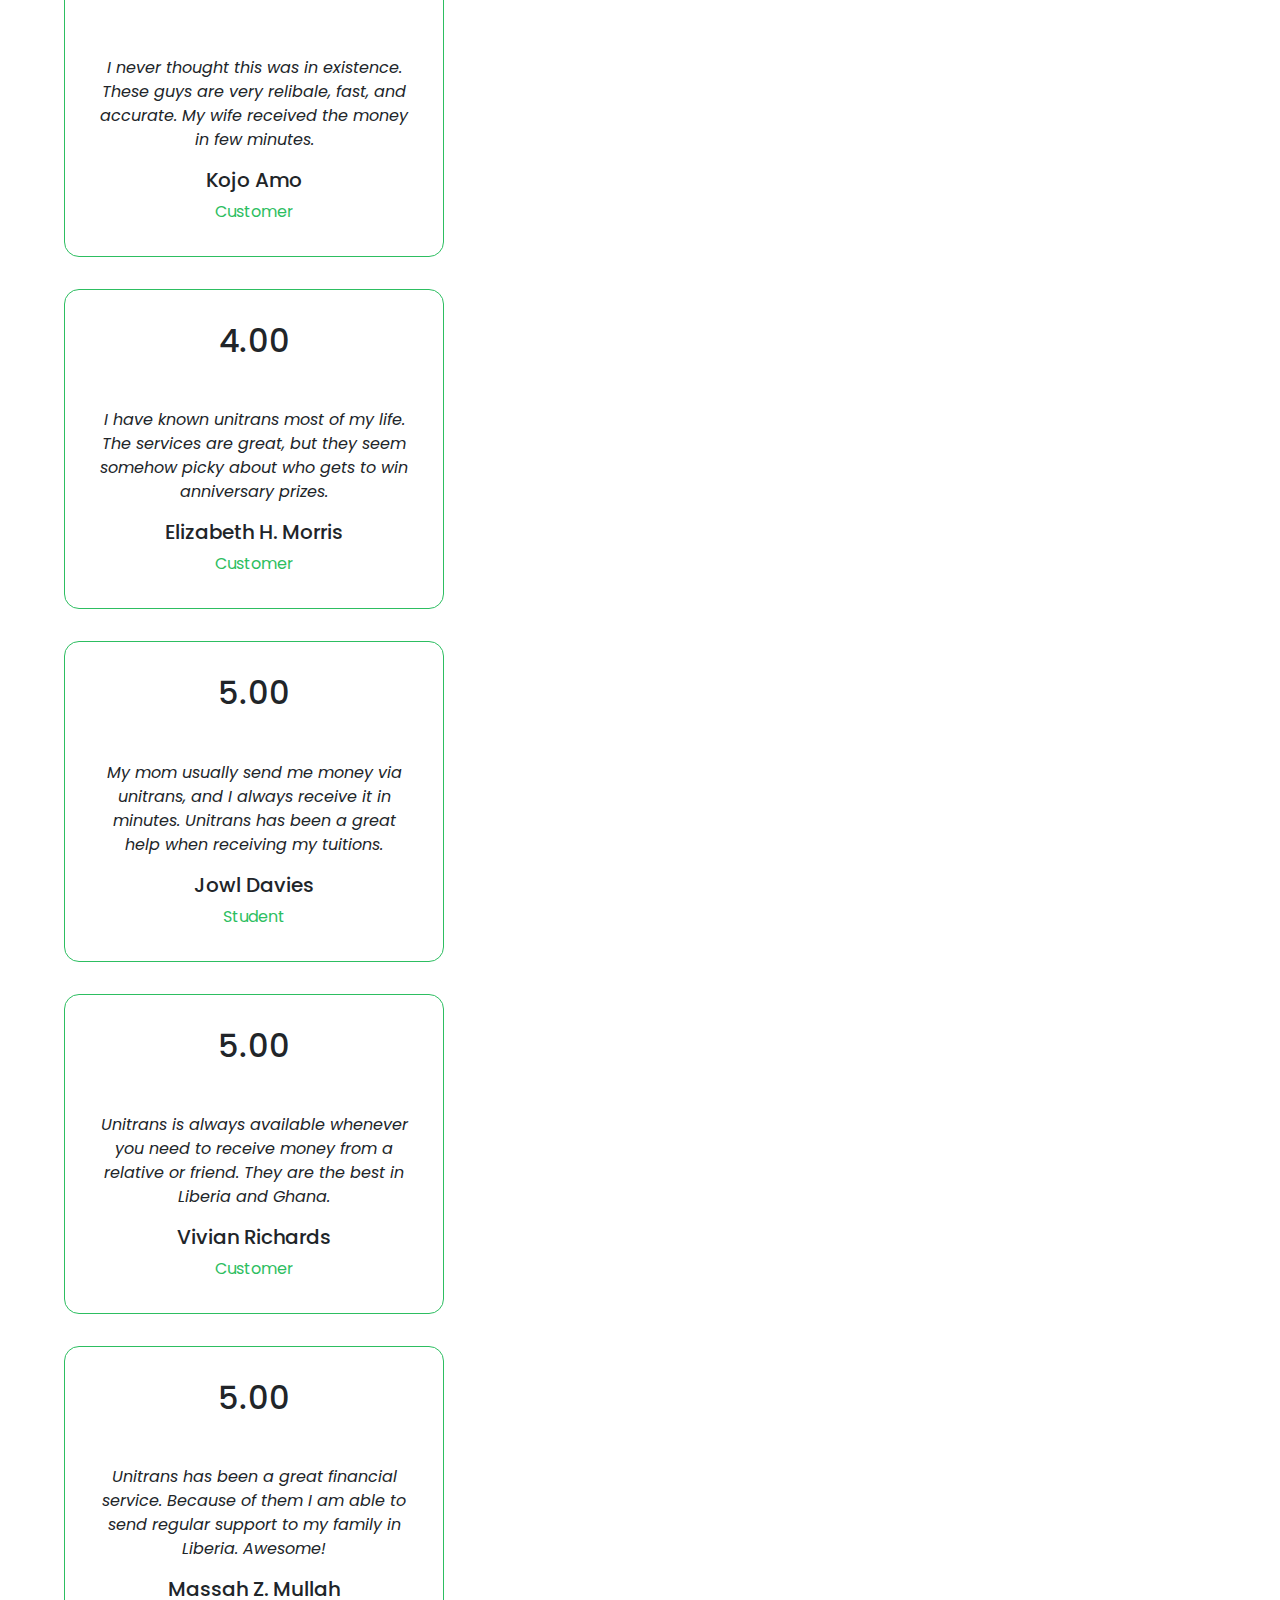
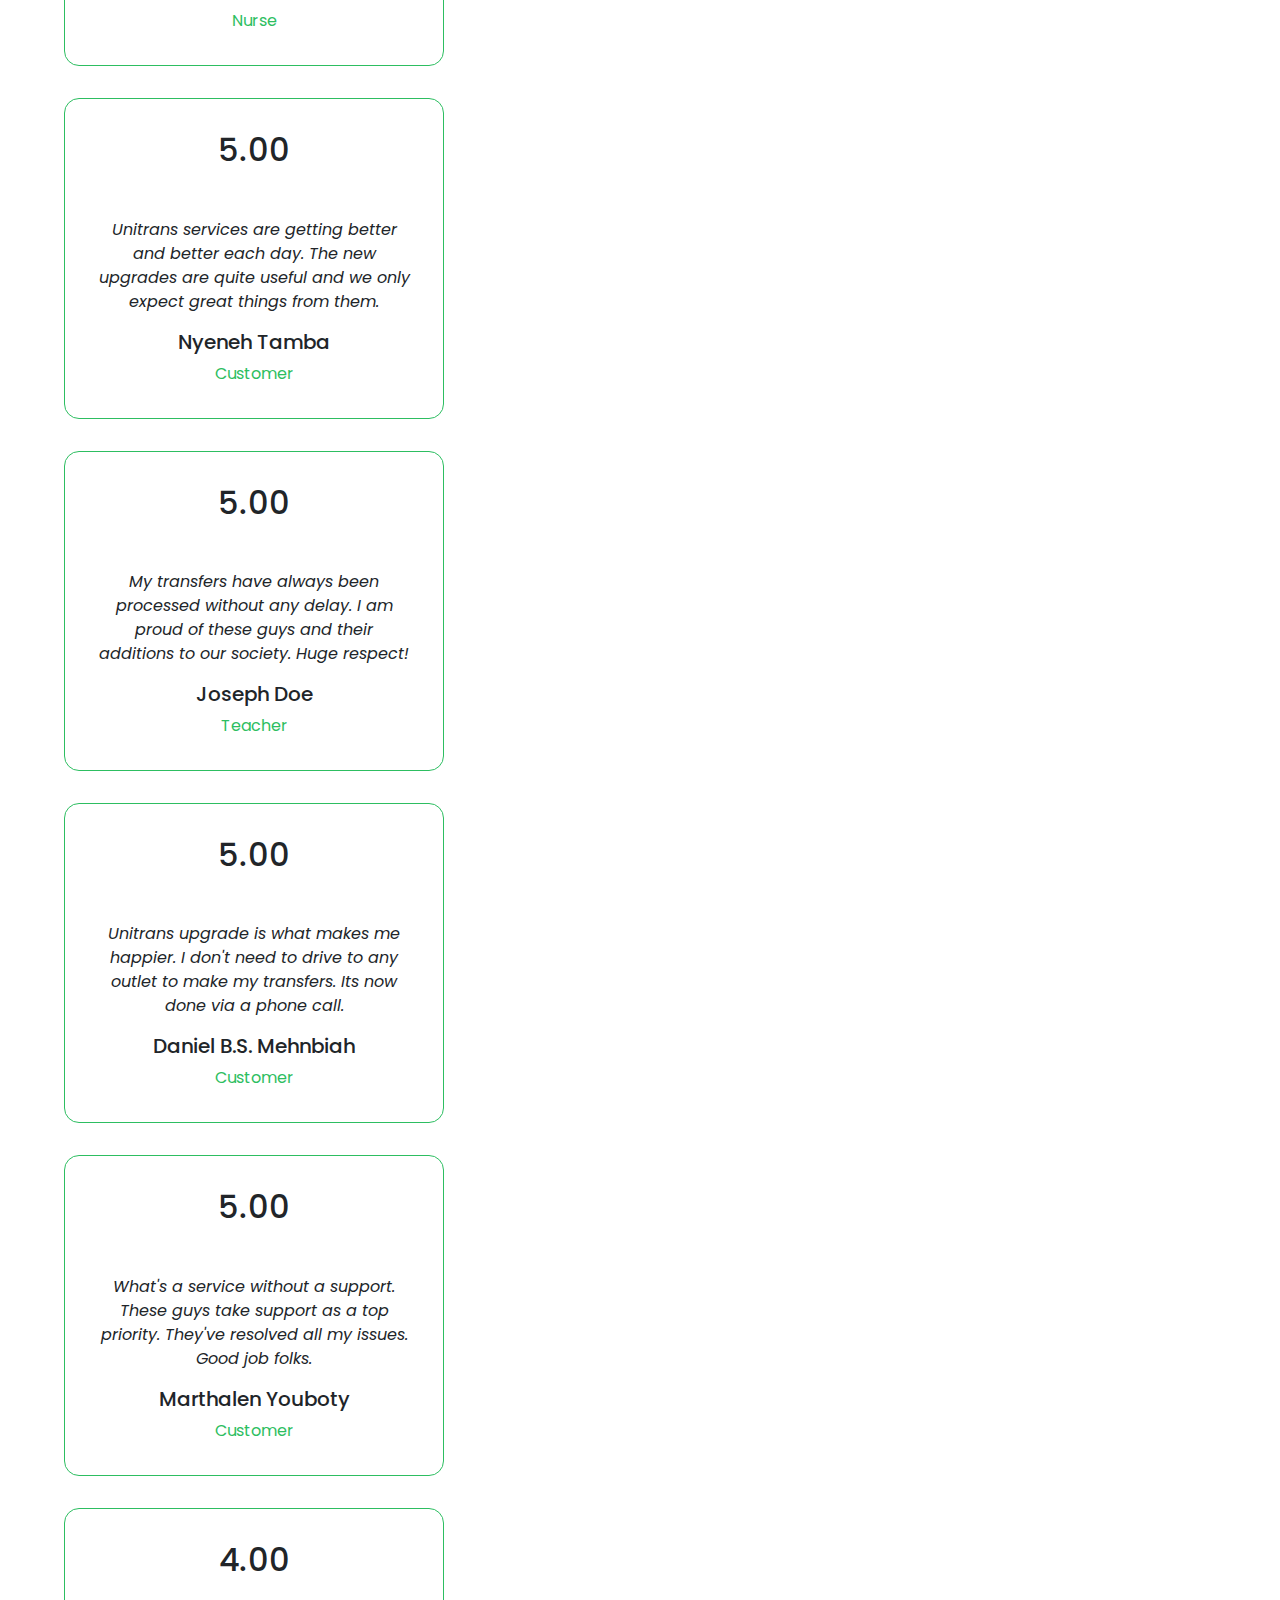
==== commit 9f2102f7: "Add files via upload" ====
--- a/index.html
+++ b/index.html
@@ -40,6 +40,10 @@
 
     <link rel="stylesheet" href="css/style.css" />
 
+    <link rel="apple-touch-icon" sizes="180x180" href="img/apple-touch-icon.png">
+    <link rel="icon" type="image/png" sizes="32x32" href="img/favicon-32x32.png">
+    <link rel="icon" type="image/png" sizes="16x16" href="img/favicon-16x16.png">
+
     <title>Unitrans Money Remittance</title>
   </head>
   <body>
@@ -57,7 +61,7 @@
     <nav
       class="navbar navbar-light navbar-expand-md bg-faded justify-content-center animated fadeIn"
     >
-      <a href="/" class="navbar-brand d-flex w-50 mr-auto"
+      <a href="index.html" class="navbar-brand d-flex w-50 mr-auto"
         ><img src="img/logo2.png" alt=""
       /></a>
       <button
@@ -102,7 +106,7 @@
                   <h2 class="animated zoomIn slow">EASY WAY TO</h1>
                     <h1 class="display-3 animated fadeInDown slower">Transfer Money</h1>
                     <h1 class="display-2 animated fadeIn slower delay-1s">IN REAL TIME!</h1>
-                    <p class="animated fadeInUp slow delay-1s">We're simply the best in terms of making easy transfer <br> with low fees, fast transaction, 24 / 7 support</p>
+                    <p class="animated fadeInUp slow delay-1s">We're simply the best in terms of making easy transfer <br> with low fees, fast transaction, and reliability</p>
                     <button type="button" class="btn btn-outline-warning btn-lg animated fadeIn slower delay-1s">Get Started</button>
               </div>
               <div class="col-lg-4 d-none d-lg-block">
@@ -176,8 +180,8 @@
 
           <div class="col-lg-3">
               <div class="box" data-aos="fade-left">
-                <img src="img/send-money.png" alt="" />
-                <h4>Money Transfer</h4>
+                <img src="img/exchange.png" alt="" />
+                <h3>Money Transfer</h3>
                 <p>
                   Transfer money from Liberia to Ghana, vice versal at any
                   of our outlets.
@@ -185,8 +189,8 @@
               </div>
 
               <div class="box" data-aos="fade-right">
-                <img src="img/money.png" alt="" />
-                <h4>Forex Exchange</h4>
+                <img src="img/currency.png" alt="" />
+                <h3>Forex Exchange</h3>
                 <p>
                   We exchange in USD, LD, Cedis, Pounds, EURO, Canadian Dollor,
                   Australian, Yen and more
@@ -197,8 +201,8 @@
 
           <div class="col-lg-3">
             <div class="box" data-aos="fade-up">
-              <img src="img/secure-payment.png" alt="" />
-              <h4>Bank Transfer</h4>
+              <img src="img/deposit.png" alt="" />
+              <h3>Transfer To Bank</h3>
               <p>
                 Quickly transfer money to your favourite bank account securely
                 with our service
@@ -206,8 +210,8 @@
             </div>
 
             <div class="box" data-aos="fade-up">
-              <img src="img/purse.png" alt="" />
-              <h4>Mobile Wallet</h4>
+              <img src="img/message.png" alt="" />
+              <h3>Mobile Wallet Transfer</h3>
               <p>
                 MTN mobile money, Voda Cash, TigoAirtel Money, Orange Money
                 MTN Lonestar Money
@@ -229,7 +233,7 @@
           </div>
           <div class="col-lg-6">
             <h1 class="display-4" data-aos="fade-left">Track Your Transfer in Real Time!</h1>
-                <p data-aos="fade-in">You are no longer in doubt of the status of your transfers. You can now track your money while its being transfer. You don't need to call us or visit any of our office to know whether or not the money has been pickup by the receiver. A receiver can also track the transfer using the given MTCN number to make sure of the validity of the transfer.</p>
+                <p data-aos="fade-in">You are no longer in doubt of the status of your transfers. You can now track your money while its being transfer. You don't need to call us or visit any of our office to know whether or not the money has been pickup by the receiver. A receiver can also track the transfer using the given MTCN number to make sure of the transfer's validility.</p>
                 <a href="tracking.html"><button type="button" class="btn btn-outline-success btn-lg" data-aos="fade-down">Start Tracking</button></a>
           </div>
         </div>
@@ -243,21 +247,30 @@
             <h1 class="display-4" data-aos="fade-left">Send Money Process</h1>
             <p class="space" data-aos="fade-right">
               To send money to Liberia and Ghana without needing to come to our office is 
-              now possible in 3 easy easy steps. Provide the amount to send, provide the 
+              now possible in 4 easy steps. Call our office, provide the amount to send, provide the 
               receiver's details and Choose your preferred payment method.
             </p>
-    
+
             <button class="accordion" data-aos="fade-left">
-              Provide Amount
+              Call Office
             </button>
             <div class="panel">
               <p>
-                Provide the amount of money that would be sent to the receiver. The amount can be given in any currency. We'll always make a quick conversion to let you know how much the receiver should expect.
+                You can call us on any of the following number depending on your location. For Ghana please call <span>0548515000, 0272515189, 0506066968</span> to speak to an agent. For Liberia please call <span>0886066393, 0775606266, 0886360199</span> in order to make a transfer by providing the necessary information.
+              </p>
+            </div>
+    
+            <button class="accordion" data-aos="fade-left">
+              Amount to Send
+            </button>
+            <div class="panel">
+              <p>
+                Provide the amount of money that would be sent to the receiver. The amount you send will be exactly what the receiver will receive from any of our outlet.
               </p>
             </div>
     
             <button class="accordion" data-aos="fade-right">
-              Receiver's Country
+              Receiver's Details
             </button>
             <div class="panel">
               <p>
@@ -289,7 +302,8 @@
           <img src="img/voda.png" alt="" data-aos="fade-down" />
           <img src="img/lonestar.png" alt="" data-aos="fade-right" />
           <img src="img/orange.png" alt="" data-aos="fade-left" />
-          <img src="img/gn.jpg" alt="" data-aos="fade-left" />
+          <img src="img/gn.jpg" alt="" data-aos="fade-up" />
+          <img src="img/eco.jpg" alt="" data-aos="fade-right" />
         </div>
       </div>
     </section>
@@ -298,42 +312,29 @@
      <div class="innerContent">
         <h1 class="display-4">Why Choose us?</h1>
        <div class="row">
-         <div class="col-lg-6">
-
-              <div class="content" data-aos="fade-up">
-                <img src="img/money-transfer.svg" alt="" />
-                <h3>Fast Transfer</h3>
-                <p>
-                  We take pride in providing fast service to our customers. We complete your transfer in real time.
-                </p>
-              </div>
-
-              <div class="content" data-aos="fade-left">
-                <img src="img/money.svg" alt="" />
-                <h3>Low Fees</h3>
-                <p>
-                  Our fees are the cheapest and most affordable you'll find anywhere. The money you send the less you pay.
-                </p>
-              </div>
-         </div>
-
-         <div class="col-lg-6">
-            <div class="content" data-aos="fade-down">
-              <img src="img/shield.svg" alt="" />
-              <h3>Reliable Service</h3>
-              <p>
-                Our service is very reliable. Don't take our word for it. Kindly check our testimonial section.
-              </p>
-            </div>
-
-            <div class="content" data-aos="fade-right">
-              <img src="img/call-center.svg" alt="" />
-              <h3>Support</h3>
-              <p>
-                Giving support to customers is one of our top priority. We have a team dedicated to help you out.
-              </p>
+         <div class="col-lg-4 col-md-12">
+            <div class="content" data-aos="fade-up">
+              <img src="img/money-transfer.png" alt="">
+              <h3>Fast</h3>
+              <p>We strive to provide you with fast transfer by submitting your request right after payment</p>
             </div>
          </div>
+
+         <div class="col-lg-4 col-md-12">
+          <div class="content" data-aos="fade-right">
+            <img src="img/guarantee.png" alt="">
+            <h3>Accurate</h3>
+            <p>Our system is accurate and we've work very hard to avoid mistakes that leads to delay of transfers</p>
+          </div>
+       </div>
+
+       <div class="col-lg-4 col-md-12">
+        <div class="content" data-aos="fade-down">
+          <img src="img/secure-payment.png" alt="">
+          <h3>Reliable</h3>
+          <p>Rest assure when you're making a transfer with us. We aim to deliver a secure transfer for you</p>
+        </div>
+     </div>
 
        </div>
      </div>
@@ -341,7 +342,7 @@
 
     <section id="testimonial">
         <div class="innerContent">
-          <h1 class="display-4" data-aos="fade-in">What Clients Say</h1>
+          <h1 class="display-4" data-aos="fade-in">Customer Reviews</h1>
           <div class="row">
             <div class="col-lg-12">
                 <div class="owl-carousel owl-theme" data-aos="fade-in">
@@ -387,13 +388,13 @@
                     </div>
                     <div class="item">
                         <div class="review">
-                            <h2>5.00</h2>
+                            <h2>4.00</h2>
                             <ul>
                             <li><i class="fas fa-star"></i></li>
                             <li><i class="fas fa-star"></i></li>
                             <li><i class="fas fa-star"></i></li>
                             <li><i class="fas fa-star"></i></li>
-                            <li><i class="fas fa-star"></i></li>
+                            <li><i class="fas fa-star outStar"></i></li>
                           </ul>
                           <blockquote>
                             These guys are awesome. The speed of the services and support is so amazing. I will continue to be a customer.
@@ -401,7 +402,7 @@
                           <div class="client">
                             <img src="img/pic3.jpg" alt="">
                             <h5>Richard Dwumoh</h5>
-                            <h7>Business Owner</h7>
+                            <h7>2Rich Production C.E.O</h7>
                           </div>
                           </div>
                     </div>
@@ -420,21 +421,21 @@
                           </blockquote>
                           <div class="client">
                             <img src="img/pic4.jpg" alt="">
-                            <h5>Leslie Amankwa</h5>
-                            <h7>Apostle</h7>
+                            <h5>Dr. Leslie G.O Amankwa</h5>
+                            <h7>Lead Pastor</h7>
                           </div>
                           </div>
                     </div>
 
                     <div class="item">
                         <div class="review">
-                            <h2>5.00</h2>
+                            <h2>4.00</h2>
                             <ul>
                             <li><i class="fas fa-star"></i></li>
                             <li><i class="fas fa-star"></i></li>
                             <li><i class="fas fa-star"></i></li>
                             <li><i class="fas fa-star"></i></li>
-                            <li><i class="fas fa-star"></i></li>
+                            <li><i class="fas fa-star outStar"></i></li>
                           </ul>
                           <blockquote>
                             My deposit was done at an amazing speed. Moreover, I was given support throughout the process. The best service around!
@@ -467,6 +468,742 @@
                           </div>
                           </div>
                     </div>
+
+                    <div class="item">
+                      <div class="review">
+                          <h2>4.00</h2>
+                          <ul>
+                          <li><i class="fas fa-star"></i></li>
+                          <li><i class="fas fa-star"></i></li>
+                          <li><i class="fas fa-star"></i></li>
+                          <li><i class="fas fa-star"></i></li>
+                          <li><i class="fas fa-star outStar"></i></li>
+                        </ul>
+                        <blockquote>
+                          Unitrans only gets better in serving customers with such great services. I have done over five transfer and they all without delays.
+                        </blockquote>
+                        <div class="client">
+                          <img src="img/pic7.jpg" alt="">
+                          <h5>Abou Fofana</h5>
+                          <h7>Customer</h7>
+                        </div>
+                        </div>
+                    </div>
+
+                    <div class="item">
+                      <div class="review">
+                          <h2>5.00</h2>
+                          <ul>
+                          <li><i class="fas fa-star"></i></li>
+                          <li><i class="fas fa-star"></i></li>
+                          <li><i class="fas fa-star"></i></li>
+                          <li><i class="fas fa-star"></i></li>
+                          <li><i class="fas fa-star"></i></li>
+                        </ul>
+                        <blockquote>
+                          Very polite customer service and great services offered by unitrans. I have made several transfers and they were handled with speed.
+                        </blockquote>
+                        <div class="client">
+                          <img src="img/pic8.jpg" alt="">
+                          <h5>Enoch Kwesi Enos Edu</h5>
+                          <h7>Customer</h7>
+                        </div>
+                        </div>
+                    </div>
+
+                  <div class="item">
+                    <div class="review">
+                        <h2>4.00</h2>
+                        <ul>
+                        <li><i class="fas fa-star"></i></li>
+                        <li><i class="fas fa-star"></i></li>
+                        <li><i class="fas fa-star"></i></li>
+                        <li><i class="fas fa-star"></i></li>
+                        <li><i class="fas fa-star outStar"></i></li>
+                      </ul>
+                      <blockquote>
+                        Great services! My experiences so far have been good. I wish they had a way to make a transfer via online without needing to call.
+                      </blockquote>
+                      <div class="client">
+                        <img src="img/pic9.jpg" alt="">
+                        <h5>Samira Hage</h5>
+                        <h7>Customer</h7>
+                      </div>
+                      </div>
+                  </div>
+
+                  <div class="item">
+                    <div class="review">
+                        <h2>5.00</h2>
+                        <ul>
+                        <li><i class="fas fa-star"></i></li>
+                        <li><i class="fas fa-star"></i></li>
+                        <li><i class="fas fa-star"></i></li>
+                        <li><i class="fas fa-star"></i></li>
+                        <li><i class="fas fa-star"></i></li>
+                      </ul>
+                      <blockquote>
+                        You guys are the best in terms of attending to customers. I made a transfer without leaving my home, just by making a simple call.
+                      </blockquote>
+                      <div class="client">
+                        <img src="img/pic10.jpg" alt="">
+                        <h5>Andrew Gyawu</h5>
+                        <h7>Customer</h7>
+                      </div>
+                      </div>
+                  </div>
+
+                  <div class="item">
+                    <div class="review">
+                        <h2>4.00</h2>
+                        <ul>
+                        <li><i class="fas fa-star"></i></li>
+                        <li><i class="fas fa-star"></i></li>
+                        <li><i class="fas fa-star"></i></li>
+                        <li><i class="fas fa-star"></i></li>
+                        <li><i class="fas fa-star outStar"></i></li>
+                      </ul>
+                      <blockquote>
+                        Amazing speed, great services, friendly staffs, and many outlets in Liberia. Over the years these guys have proven to be the best.
+                      </blockquote>
+                      <div class="client">
+                        <img src="img/pic11.jpg" alt="">
+                        <h5>Wokie Zanto</h5>
+                        <h7>Customer</h7>
+                      </div>
+                      </div>
+                  </div>
+
+                  <div class="item">
+                    <div class="review">
+                        <h2>4.00</h2>
+                        <ul>
+                        <li><i class="fas fa-star"></i></li>
+                        <li><i class="fas fa-star"></i></li>
+                        <li><i class="fas fa-star"></i></li>
+                        <li><i class="fas fa-star"></i></li>
+                        <li><i class="fas fa-star outStar"></i></li>
+                      </ul>
+                      <blockquote>
+                        I'm highly impressed with Unitrans services. I had a minor delay of my transfer probably due to system maintenance. Great overall! 
+                      </blockquote>
+                      <div class="client">
+                        <img src="img/pic12.jpg" alt="">
+                        <h5>Mamadou Berry</h5>
+                        <h7>Customer</h7>
+                      </div>
+                      </div>
+                  </div>
+
+                  <div class="item">
+                    <div class="review">
+                        <h2>5.00</h2>
+                        <ul>
+                        <li><i class="fas fa-star"></i></li>
+                        <li><i class="fas fa-star"></i></li>
+                        <li><i class="fas fa-star"></i></li>
+                        <li><i class="fas fa-star"></i></li>
+                        <li><i class="fas fa-star"></i></li>
+                      </ul>
+                      <blockquote>
+                        I will always make transfer with unitrans for three reasons. One, the staffs are very friendly, 2, affordable fees, 3, very fast.
+                      </blockquote>
+                      <div class="client">
+                        <img src="img/pic13.jpg" alt="">
+                        <h5>Dennis Yoko Gwion</h5>
+                        <h7>Customer</h7>
+                      </div>
+                      </div>
+                  </div>
+
+                  <div class="item">
+                    <div class="review">
+                        <h2>5.00</h2>
+                        <ul>
+                        <li><i class="fas fa-star"></i></li>
+                        <li><i class="fas fa-star"></i></li>
+                        <li><i class="fas fa-star"></i></li>
+                        <li><i class="fas fa-star"></i></li>
+                        <li><i class="fas fa-star"></i></li>
+                      </ul>
+                      <blockquote>
+                        I can now receive money from relatives and friends with needing to visit any unitrans outlet. All it takes is request Mobile transfer.
+                      </blockquote>
+                      <div class="client">
+                        <img src="img/pic14.jpg" alt="">
+                        <h5>Anthony Adiywu</h5>
+                        <h7>Customer</h7>
+                      </div>
+                      </div>
+                  </div>
+
+                  <div class="item">
+                    <div class="review">
+                        <h2>4.00</h2>
+                        <ul>
+                        <li><i class="fas fa-star"></i></li>
+                        <li><i class="fas fa-star"></i></li>
+                        <li><i class="fas fa-star"></i></li>
+                        <li><i class="fas fa-star"></i></li>
+                        <li><i class="fas fa-star outStar"></i></li>
+                      </ul>
+                      <blockquote>
+                        The king of transfer between Liberia and Ghana. The new system makes life much easier for people far away from their offices.
+                      </blockquote>
+                      <div class="client">
+                        <img src="img/pic15.jpg" alt="">
+                        <h5>Prince Daye</h5>
+                        <h7>Customer</h7>
+                      </div>
+                      </div>
+                  </div>
+
+                  <div class="item">
+                    <div class="review">
+                        <h2>5.00</h2>
+                        <ul>
+                        <li><i class="fas fa-star"></i></li>
+                        <li><i class="fas fa-star"></i></li>
+                        <li><i class="fas fa-star"></i></li>
+                        <li><i class="fas fa-star"></i></li>
+                        <li><i class="fas fa-star"></i></li>
+                      </ul>
+                      <blockquote>
+                        Very strict forward! I have made few request for a bank transfer and they all happened at the expected time given. I'll be back surely!
+                      </blockquote>
+                      <div class="client">
+                        <img src="img/pic16.jpg" alt="">
+                        <h5>Miatta Kia Zolu</h5>
+                        <h7>Accountant</h7>
+                      </div>
+                      </div>
+                  </div>
+
+                  <div class="item">
+                    <div class="review">
+                        <h2>5.00</h2>
+                        <ul>
+                        <li><i class="fas fa-star"></i></li>
+                        <li><i class="fas fa-star"></i></li>
+                        <li><i class="fas fa-star"></i></li>
+                        <li><i class="fas fa-star"></i></li>
+                        <li><i class="fas fa-star"></i></li>
+                      </ul>
+                      <blockquote>
+                        Unitrans existence has made life easier for me and my family. I can confidently send money to Liberia without any hinge of doubt.
+                      </blockquote>
+                      <div class="client">
+                        <img src="img/pic17.jpg" alt="">
+                        <h5>Flomo Johnson</h5>
+                        <h7>Customer</h7>
+                      </div>
+                      </div>
+                  </div>
+
+                  <div class="item">
+                    <div class="review">
+                        <h2>5.00</h2>
+                        <ul>
+                        <li><i class="fas fa-star"></i></li>
+                        <li><i class="fas fa-star"></i></li>
+                        <li><i class="fas fa-star"></i></li>
+                        <li><i class="fas fa-star"></i></li>
+                        <li><i class="fas fa-star"></i></li>
+                      </ul>
+                      <blockquote>
+                        These guys only get better in serving us. I appreciate the upgrade in unitrans service in that I can make a transfer with a phone call.
+                      </blockquote>
+                      <div class="client">
+                        <img src="img/pic18.jpg" alt="">
+                        <h5>Eva Brown</h5>
+                        <h7>Customer</h7>
+                      </div>
+                      </div>
+                  </div>
+
+                  <div class="item">
+                    <div class="review">
+                        <h2>5.00</h2>
+                        <ul>
+                        <li><i class="fas fa-star"></i></li>
+                        <li><i class="fas fa-star"></i></li>
+                        <li><i class="fas fa-star"></i></li>
+                        <li><i class="fas fa-star"></i></li>
+                        <li><i class="fas fa-star"></i></li>
+                      </ul>
+                      <blockquote>
+                        Unitran is a blessing to my line of work. The forex bureau has very good conversion rate which enables me to make profits daily.
+                      </blockquote>
+                      <div class="client">
+                        <img src="img/pic19.jpg" alt="">
+                        <h5>Jacob Brown</h5>
+                        <h7>Customer</h7>
+                      </div>
+                      </div>
+                  </div>
+
+                  <div class="item">
+                    <div class="review">
+                        <h2>5.00</h2>
+                        <ul>
+                        <li><i class="fas fa-star"></i></li>
+                        <li><i class="fas fa-star"></i></li>
+                        <li><i class="fas fa-star"></i></li>
+                        <li><i class="fas fa-star"></i></li>
+                        <li><i class="fas fa-star"></i></li>
+                      </ul>
+                      <blockquote>
+                        The exchange rate at unitrans is extremely great. The best you will ever find around. Moreover, the staffs are super friendly.
+                      </blockquote>
+                      <div class="client">
+                        <img src="img/pic20.jpg" alt="">
+                        <h5>Kelvin G. Mulbah</h5>
+                        <h7>Customer</h7>
+                      </div>
+                      </div>
+                  </div>
+
+                  <div class="item">
+                    <div class="review">
+                        <h2>5.00</h2>
+                        <ul>
+                        <li><i class="fas fa-star"></i></li>
+                        <li><i class="fas fa-star"></i></li>
+                        <li><i class="fas fa-star"></i></li>
+                        <li><i class="fas fa-star"></i></li>
+                        <li><i class="fas fa-star"></i></li>
+                      </ul>
+                      <blockquote>
+                        Super fast transfer system. I am amazed of how simple it takes to make transfer to Liberia and vice versal. Great improvements!.
+                      </blockquote>
+                      <div class="client">
+                        <img src="img/pic21.jpg" alt="">
+                        <h5>Diana Dennis</h5>
+                        <h7>Customer</h7>
+                      </div>
+                      </div>
+                  </div>
+
+                  <div class="item">
+                    <div class="review">
+                        <h2>4.00</h2>
+                        <ul>
+                        <li><i class="fas fa-star"></i></li>
+                        <li><i class="fas fa-star"></i></li>
+                        <li><i class="fas fa-star"></i></li>
+                        <li><i class="fas fa-star"></i></li>
+                        <li><i class="fas fa-star outStar"></i></li>
+                      </ul>
+                      <blockquote>
+                        Good services! Only problem is that there should be a way to make transfers online. That would be a great help to all of us.
+                      </blockquote>
+                      <div class="client">
+                        <img src="img/pic22.jpg" alt="">
+                        <h5>Kwabena Oteng</h5>
+                        <h7>Customer</h7>
+                      </div>
+                      </div>
+                  </div>
+
+                  <div class="item">
+                    <div class="review">
+                        <h2>5.00</h2>
+                        <ul>
+                        <li><i class="fas fa-star"></i></li>
+                        <li><i class="fas fa-star"></i></li>
+                        <li><i class="fas fa-star"></i></li>
+                        <li><i class="fas fa-star"></i></li>
+                        <li><i class="fas fa-star"></i></li>
+                      </ul>
+                      <blockquote>
+                        The lowest fees available for making transfers in Liberia. Better than all their competitors. The more you send, less you pay.
+                      </blockquote>
+                      <div class="client">
+                        <img src="img/pic23.jpg" alt="">
+                        <h5>Apu Richard Sall</h5>
+                        <h7>Customer</h7>
+                      </div>
+                      </div>
+                  </div>
+
+                  <div class="item">
+                    <div class="review">
+                        <h2>4.00</h2>
+                        <ul>
+                        <li><i class="fas fa-star"></i></li>
+                        <li><i class="fas fa-star"></i></li>
+                        <li><i class="fas fa-star"></i></li>
+                        <li><i class="fas fa-star"></i></li>
+                        <li><i class="fas fa-star outStar"></i></li>
+                      </ul>
+                      <blockquote>
+                        Now there's a way you can track your transfer with being in doubt. However, there should be a way to make a transfer on their website.
+                      </blockquote>
+                      <div class="client">
+                        <img src="img/pic24.jpg" alt="">
+                        <h5>Pinky Lalchandani</h5>
+                        <h7>Customer</h7>
+                      </div>
+                      </div>
+                  </div>
+
+                  <div class="item">
+                    <div class="review">
+                        <h2>5.00</h2>
+                        <ul>
+                        <li><i class="fas fa-star"></i></li>
+                        <li><i class="fas fa-star"></i></li>
+                        <li><i class="fas fa-star"></i></li>
+                        <li><i class="fas fa-star"></i></li>
+                        <li><i class="fas fa-star"></i></li>
+                      </ul>
+                      <blockquote>
+                        The tracking of transfer is a great tool that has made things quite simple for me as a reqular customer. Great job done guys!
+                      </blockquote>
+                      <div class="client">
+                        <img src="img/pic25.jpg" alt="">
+                        <h5>Louise Diggs</h5>
+                        <h7>Customer</h7>
+                      </div>
+                      </div>
+                  </div>
+
+                  <div class="item">
+                    <div class="review">
+                        <h2>5.00</h2>
+                        <ul>
+                        <li><i class="fas fa-star"></i></li>
+                        <li><i class="fas fa-star"></i></li>
+                        <li><i class="fas fa-star"></i></li>
+                        <li><i class="fas fa-star"></i></li>
+                        <li><i class="fas fa-star"></i></li>
+                      </ul>
+                      <blockquote>
+                        I never thought this was in existence. These guys are very relibale, fast, and accurate. My wife received the money in few minutes.
+                      </blockquote>
+                      <div class="client">
+                        <img src="img/pic26.jpg" alt="">
+                        <h5>Kojo Amo</h5>
+                        <h7>Customer</h7>
+                      </div>
+                      </div>
+                  </div>
+
+                  <div class="item">
+                    <div class="review">
+                        <h2>4.00</h2>
+                        <ul>
+                        <li><i class="fas fa-star"></i></li>
+                        <li><i class="fas fa-star"></i></li>
+                        <li><i class="fas fa-star"></i></li>
+                        <li><i class="fas fa-star"></i></li>
+                        <li><i class="fas fa-star outStar"></i></li>
+                      </ul>
+                      <blockquote>
+                        I have known unitrans most of my life. The services are great, but they seem somehow picky about who gets to win anniversary prizes.
+                      </blockquote>
+                      <div class="client">
+                        <img src="img/pic27.jpg" alt="">
+                        <h5>Elizabeth H. Morris</h5>
+                        <h7>Customer</h7>
+                      </div>
+                      </div>
+                  </div>
+
+                  <div class="item">
+                    <div class="review">
+                        <h2>5.00</h2>
+                        <ul>
+                        <li><i class="fas fa-star"></i></li>
+                        <li><i class="fas fa-star"></i></li>
+                        <li><i class="fas fa-star"></i></li>
+                        <li><i class="fas fa-star"></i></li>
+                        <li><i class="fas fa-star"></i></li>
+                      </ul>
+                      <blockquote>
+                        My mom usually send me money via unitrans, and I always receive it in minutes. Unitrans has been a great help when receiving my tuitions.
+                      </blockquote>
+                      <div class="client">
+                        <img src="img/pic28.jpg" alt="">
+                        <h5>Jowl Davies</h5>
+                        <h7>Student</h7>
+                      </div>
+                      </div>
+                  </div>
+
+                  <div class="item">
+                    <div class="review">
+                        <h2>5.00</h2>
+                        <ul>
+                        <li><i class="fas fa-star"></i></li>
+                        <li><i class="fas fa-star"></i></li>
+                        <li><i class="fas fa-star"></i></li>
+                        <li><i class="fas fa-star"></i></li>
+                        <li><i class="fas fa-star"></i></li>
+                      </ul>
+                      <blockquote>
+                        Unitrans is always available whenever you need to receive money from a relative or friend. They are the best in Liberia and Ghana.
+                      </blockquote>
+                      <div class="client">
+                        <img src="img/pic29.jpg" alt="">
+                        <h5>Vivian Richards</h5>
+                        <h7>Customer</h7>
+                      </div>
+                      </div>
+                  </div>
+
+                  <div class="item">
+                    <div class="review">
+                        <h2>5.00</h2>
+                        <ul>
+                        <li><i class="fas fa-star"></i></li>
+                        <li><i class="fas fa-star"></i></li>
+                        <li><i class="fas fa-star"></i></li>
+                        <li><i class="fas fa-star"></i></li>
+                        <li><i class="fas fa-star"></i></li>
+                      </ul>
+                      <blockquote>
+                        Unitrans has been a great financial service. Because of them I am able to send regular support to my family in Liberia. Awesome!
+                      </blockquote>
+                      <div class="client">
+                        <img src="img/pic30.jpg" alt="">
+                        <h5>Massah Z. Mullah</h5>
+                        <h7>Nurse</h7>
+                      </div>
+                      </div>
+                  </div>
+
+                  <div class="item">
+                    <div class="review">
+                        <h2>5.00</h2>
+                        <ul>
+                        <li><i class="fas fa-star"></i></li>
+                        <li><i class="fas fa-star"></i></li>
+                        <li><i class="fas fa-star"></i></li>
+                        <li><i class="fas fa-star"></i></li>
+                        <li><i class="fas fa-star"></i></li>
+                      </ul>
+                      <blockquote>
+                        Unitrans services are getting better and better each day. The new upgrades are quite useful and we only expect great things from them.
+                      </blockquote>
+                      <div class="client">
+                        <img src="img/pic31.jpg" alt="">
+                        <h5>Nyeneh Tamba</h5>
+                        <h7>Customer</h7>
+                      </div>
+                      </div>
+                  </div>
+
+                  <div class="item">
+                    <div class="review">
+                        <h2>5.00</h2>
+                        <ul>
+                        <li><i class="fas fa-star"></i></li>
+                        <li><i class="fas fa-star"></i></li>
+                        <li><i class="fas fa-star"></i></li>
+                        <li><i class="fas fa-star"></i></li>
+                        <li><i class="fas fa-star"></i></li>
+                      </ul>
+                      <blockquote>
+                        My transfers have always been processed without any delay. I am proud of these guys and their additions to our society. Huge respect!
+                      </blockquote>
+                      <div class="client">
+                        <img src="img/pic32.jpg" alt="">
+                        <h5>Joseph Doe</h5>
+                        <h7>Teacher</h7>
+                      </div>
+                      </div>
+                  </div>
+
+                  <div class="item">
+                    <div class="review">
+                        <h2>5.00</h2>
+                        <ul>
+                        <li><i class="fas fa-star"></i></li>
+                        <li><i class="fas fa-star"></i></li>
+                        <li><i class="fas fa-star"></i></li>
+                        <li><i class="fas fa-star"></i></li>
+                        <li><i class="fas fa-star"></i></li>
+                      </ul>
+                      <blockquote>
+                        Unitrans upgrade is what makes me happier. I don't need to drive to any outlet to make my transfers. Its now done via a phone call.
+                      </blockquote>
+                      <div class="client">
+                        <img src="img/pic33.jpg" alt="">
+                        <h5>Daniel B.S. Mehnbiah</h5>
+                        <h7>Customer</h7>
+                      </div>
+                      </div>
+                  </div>
+
+                  <div class="item">
+                    <div class="review">
+                        <h2>5.00</h2>
+                        <ul>
+                        <li><i class="fas fa-star"></i></li>
+                        <li><i class="fas fa-star"></i></li>
+                        <li><i class="fas fa-star"></i></li>
+                        <li><i class="fas fa-star"></i></li>
+                        <li><i class="fas fa-star"></i></li>
+                      </ul>
+                      <blockquote>
+                        What's a service without a support. These guys take support as a top priority. They've resolved all my issues. Good job folks.
+                      </blockquote>
+                      <div class="client">
+                        <img src="img/pic34.jpg" alt="">
+                        <h5>Marthalen Youboty</h5>
+                        <h7>Customer</h7>
+                      </div>
+                      </div>
+                  </div>
+
+                  <div class="item">
+                    <div class="review">
+                        <h2>4.00</h2>
+                        <ul>
+                        <li><i class="fas fa-star"></i></li>
+                        <li><i class="fas fa-star"></i></li>
+                        <li><i class="fas fa-star"></i></li>
+                        <li><i class="fas fa-star"></i></li>
+                        <li><i class="fas fa-star outStar"></i></li>
+                      </ul>
+                      <blockquote>
+                        Due to system maintenance my transfer was delayed for few hours. However, the receiver got it right after the maintenance was over.
+                      </blockquote>
+                      <div class="client">
+                        <img src="img/pic35.jpg" alt="">
+                        <h5>Alice Wah</h5>
+                        <h7>Customer</h7>
+                      </div>
+                      </div>
+                  </div>
+
+                  <div class="item">
+                    <div class="review">
+                        <h2>5.00</h2>
+                        <ul>
+                        <li><i class="fas fa-star"></i></li>
+                        <li><i class="fas fa-star"></i></li>
+                        <li><i class="fas fa-star"></i></li>
+                        <li><i class="fas fa-star"></i></li>
+                        <li><i class="fas fa-star"></i></li>
+                      </ul>
+                      <blockquote>
+                        I have ordered most of unitrans service and they all seemed to work pretty well. Affordable fees, fast transfer process, and great support.
+                      </blockquote>
+                      <div class="client">
+                        <img src="img/pic36.jpg" alt="">
+                        <h5>Abraham Mensah</h5>
+                        <h7>Customer</h7>
+                      </div>
+                      </div>
+                  </div>
+
+                  <div class="item">
+                    <div class="review">
+                        <h2>5.00</h2>
+                        <ul>
+                        <li><i class="fas fa-star"></i></li>
+                        <li><i class="fas fa-star"></i></li>
+                        <li><i class="fas fa-star"></i></li>
+                        <li><i class="fas fa-star"></i></li>
+                        <li><i class="fas fa-star"></i></li>
+                      </ul>
+                      <blockquote>
+                        As a constant receiver who lives far from unitrans' offices. The new upgrade is a huge help. I can now receive via mobible money.
+                      </blockquote>
+                      <div class="client">
+                        <img src="img/pic37.jpg" alt="">
+                        <h5>Oscar Dzinado</h5>
+                        <h7>Customer</h7>
+                      </div>
+                      </div>
+                  </div>
+
+                  <div class="item">
+                    <div class="review">
+                        <h2>5.00</h2>
+                        <ul>
+                        <li><i class="fas fa-star"></i></li>
+                        <li><i class="fas fa-star"></i></li>
+                        <li><i class="fas fa-star"></i></li>
+                        <li><i class="fas fa-star"></i></li>
+                        <li><i class="fas fa-star"></i></li>
+                      </ul>
+                      <blockquote>
+                        The currency conversion at unitrans if one of its kind. Better than most forex bureaus. These guys are definitely the best thing around.
+                      </blockquote>
+                      <div class="client">
+                        <img src="img/pic38.jpg" alt="">
+                        <h5>Richard Yeboah</h5>
+                        <h7>Customer</h7>
+                      </div>
+                      </div>
+                  </div>
+
+                  <div class="item">
+                    <div class="review">
+                        <h2>5.00</h2>
+                        <ul>
+                        <li><i class="fas fa-star"></i></li>
+                        <li><i class="fas fa-star"></i></li>
+                        <li><i class="fas fa-star"></i></li>
+                        <li><i class="fas fa-star"></i></li>
+                        <li><i class="fas fa-star"></i></li>
+                      </ul>
+                      <blockquote>
+                        Great service, great staffs, low fees as compared to others. Moreover, I can make transfer without the need to go at the office. Wow!
+                      </blockquote>
+                      <div class="client">
+                        <img src="img/pic39.jpg" alt="">
+                        <h5>Isaac Awudza</h5>
+                        <h7>Customer</h7>
+                      </div>
+                      </div>
+                  </div>
+
+                  <div class="item">
+                    <div class="review">
+                        <h2>4.00</h2>
+                        <ul>
+                        <li><i class="fas fa-star"></i></li>
+                        <li><i class="fas fa-star"></i></li>
+                        <li><i class="fas fa-star"></i></li>
+                        <li><i class="fas fa-star"></i></li>
+                        <li><i class="fas fa-star outStar"></i></li>
+                      </ul>
+                      <blockquote>
+                        These guys made it possible for me to receive money from Liberia with ease. The new upgrade make things even easier. Stay home and get paid.
+                      </blockquote>
+                      <div class="client">
+                        <img src="img/pic40.jpg" alt="">
+                        <h5>Fifi Amoako</h5>
+                        <h7>Customer</h7>
+                      </div>
+                      </div>
+                  </div>
+
+                  <div class="item">
+                      <div class="review">
+                          <h2>5.00</h2>
+                          <ul>
+                          <li><i class="fas fa-star"></i></li>
+                          <li><i class="fas fa-star"></i></li>
+                          <li><i class="fas fa-star"></i></li>
+                          <li><i class="fas fa-star"></i></li>
+                          <li><i class="fas fa-star"></i></li>
+                        </ul>
+                        <blockquote>
+                          This service is one of its kind. Unitrans made it possible to receive money as pickup, or mobile transfer or bank transfer. The option is yours.
+                        </blockquote>
+                        <div class="client">
+                          <img src="img/pic41.jpg" alt="">
+                          <h5>Pinky Carr</h5>
+                          <h7>Customer</h7>
+                        </div>
+                        </div>
+                    </div>
+
                 </div>
             </div>
           </div>
--- a/css/style.css
+++ b/css/style.css
@@ -207,6 +207,7 @@
   background: white;
   color: darkgray;
   overflow-x: hidden;
+  overflow-y: hidden;
 }
 
 #services h4 {
@@ -245,9 +246,11 @@
   height: 90px;
 }
 
-#services .box h4 {
+#services .box h3 {
   font-weight: 600;
   padding-top: 1rem;
+  font-size: 1.2rem;
+  color: black;
 }
 
 /* Tracking section styling */
@@ -256,6 +259,7 @@
   background: rgb(235, 233, 233);
   color: darkgray;
   overflow-x: hidden;
+  overflow-y: hidden;
 }
 
 #tracking img {
@@ -277,6 +281,7 @@
   background: white;
   color: darkgray;
   overflow-x: hidden;
+  overflow-y: hidden;
 }
 
 #how h1 {
@@ -308,6 +313,11 @@
   padding: 1rem 0 1rem 0;
 }
 
+.panel span {
+  color: #2dbe61;
+  font-weight: 500;
+}
+
 #how .active,
 .accordion:hover {
   background-color: #ccc;
@@ -317,7 +327,8 @@
   padding: 0 18px;
   background-color: white;
   display: none;
-  overflow: hidden;
+  overflow-x: hidden;
+  overflow-y: hidden;
 }
 
 #how .accordion:after {
@@ -338,15 +349,16 @@
   background: rgb(212, 211, 211);
   display: flex;
   overflow-x: hidden;
+  overflow-y: hidden;
 }
 
 #partner .innerContent {
-  padding: 10px 4rem;
+  padding: 2rem 4rem;
 }
 
 #partner img {
-  height: 40px;
-  margin: 0 3.5rem;
+  height: 55px;
+  margin: 0 2.5rem;
   cursor: pointer;
 }
 
@@ -360,6 +372,7 @@
   background: rgb(235, 233, 233);
   color: darkgray;
   overflow-x: hidden;
+  overflow-y: hidden;
 }
 
 #why h1 {
@@ -371,22 +384,26 @@
 .content {
   margin-top: 1rem;
   background: white;
-  padding: 2rem;
-  text-align: left;
+  padding: 1rem;
+  width: 380px;
+  text-align: center;
   box-shadow: 0 2px 3px 0 rgba(0, 0, 0, 0.1), 0 2px 3px 0 rgba(0, 0, 0, 0.1);
 }
 
 .content h3 {
-  font-weight: 500;
+  font-weight: 600;
   font-size: 1.3rem;
-  padding-bottom: 3px;
+  padding: 1rem 0;
+  color: black;
 }
 
 .content img {
-  float: left;
-  padding-right: 20px;
-  padding-top: 6px;
-  height: 80px;
+  padding: 6px;
+  height: 100px;
+}
+
+.content p {
+  padding-bottom: 1rem;
 }
 
 /* Testimonial section */
@@ -394,6 +411,7 @@
 #testimonial {
   background: white;
   overflow-x: hidden;
+  overflow-y: hidden;
 }
 
 #testimonial h1 {
@@ -413,6 +431,10 @@
 
 .review .fa-star {
   color: rgb(228, 194, 5);
+}
+
+.review .outStar {
+  color: rgb(172, 172, 172);
 }
 
 #testimonial .review ul {
@@ -435,6 +457,10 @@
   border-radius: 50px;
 }
 
+.review h7 {
+  color: #2dbe61;
+}
+
 /* Contact us section styling */
 
 #contact {
@@ -444,6 +470,7 @@
   background-attachment: fixed;
   color: white;
   overflow-x: hidden;
+  overflow-y: hidden;
 }
 
 .contactContainer {
@@ -475,6 +502,7 @@
   text-align: center;
   background: rgb(235, 233, 233);
   overflow-x: hidden;
+  overflow-y: hidden;
 }
 
 #news h1 {
@@ -632,18 +660,26 @@
   background: rgba(0, 0, 0, 0.7);
   color: white;
   text-align: center;
+  overflow-x: hidden;
+  overflow-y: hidden;
 }
 
 #aboutUs .innerContent {
   padding: 5rem 8rem;
+  overflow-x: hidden;
+  overflow-y: hidden;
 }
 
 #gallery .innerContent {
   padding: 5rem 8rem;
+  overflow-x: hidden;
+  overflow-y: hidden;
 }
 
 #statement .innerContent {
   padding: 5rem 8rem;
+  overflow-x: hidden;
+  overflow-y: hidden;
 }
 
 #statement {
@@ -657,7 +693,7 @@
   height: 250px;
 }
 
-#statement h1 {
+#statement h3 {
   margin: -15px 0;
   background: #2dbe61;
   font-weight: 500;
@@ -672,6 +708,7 @@
 
 #gallery {
   background: rgb(235, 233, 233);
+  text-align: center;
 }
 
 #gallery h1 {
@@ -680,14 +717,89 @@
 }
 
 #gallery a img {
-  margin-bottom: 2rem;
   width: 100%;
   box-shadow: 0 2px 3px 0 rgba(0, 0, 0, 0.1), 0 2px 3px 0 rgba(0, 0, 0, 0.1);
 }
 
-#gallery a img:hover {
-  transform: scale(1.05);
-  transition: 0.3s ease-out;
+#gallery .card {
+  width: 15rem !important;
+}
+
+#gallery .margin {
+  margin-top: 2rem;
+}
+
+#anniversary {
+  background: #c9c9c9;
+  text-align: center;
+}
+
+#anniversary .card {
+  width: 20rem !important;
+  background: rgb(247, 247, 247) !important;
+}
+
+#anniversary .card {
+  margin-bottom: 2rem !important;
+}
+
+#anniversary .card p {
+  color: black;
+  margin-bottom: 5px;
+}
+
+#anniversary .award {
+  width: 220px;
+  height: auto;
+  margin-bottom: 2rem;
+}
+
+#anniversary .position {
+  width: 70px;
+  height: auto;
+  margin-bottom: 6px;
+}
+
+#anniversary .innerContent {
+  padding: 4rem 6rem;
+  overflow-x: hidden;
+  overflow-y: hidden;
+}
+
+#anniversary h3 {
+  padding-bottom: 2rem;
+}
+
+#anniversary h4 {
+  padding-bottom: 4rem;
+}
+
+#anniversary h4:before,
+h4:after {
+  content: '';
+  display: inline-block;
+  width: 10%;
+  margin: 0 0.5em 0 -55%;
+  vertical-align: middle;
+  border-bottom: 1px solid;
+}
+
+#anniversary h4:after {
+  margin: 0 -55% 0 0.5em;
+}
+
+#anniversary .ghana {
+  padding-top: 2rem;
+}
+
+#anniversary h5 {
+  padding-top: 5px;
+  color: #2dbe61;
+  font-size: 1.2rem;
+}
+
+#anniversary img {
+  width: 100%;
 }
 
 /* Location page styling */
@@ -946,16 +1058,20 @@
   }
 
   #partner .innerContent {
-    padding: 10px 1rem;
+    padding: 10px;
   }
 
   #partner img {
-    height: 12px;
-    margin: 0 5px;
+    height: 23px;
+    margin: 0 2px;
   }
 
   #why h1 {
     text-align: left;
+  }
+
+  .content {
+    width: 100%;
   }
 
   #footer .footerContainer {
@@ -1001,12 +1117,46 @@
     padding: 4rem 1rem;
   }
 
+  #anniversary .innerContent {
+    padding: 3rem 1rem;
+  }
+
+  #anniversary .card {
+    width: 100% !important;
+  }
+
+  #gallery .card {
+    width: 100% !important;
+    margin-bottom: 1rem !important;
+  }
+
+  #gallery .margin {
+    margin-top: 5px;
+  }
+
+  #anniversary h3 {
+    padding-bottom: 1rem;
+  }
+
+  #anniversary h4 {
+    padding-bottom: 2rem;
+  }
+
+  #anniversary .ghana {
+    padding-top: 1rem;
+  }
+
   #statement .innerContent {
-    padding: 4rem 1rem;
+    padding: 4rem 1rem 2rem;
   }
 
   #gallery .innerContent {
-    padding: 4rem 1rem;
+    padding: 3rem 1rem;
+  }
+
+  #gallery h1 {
+    text-align: center;
+    padding-bottom: 2rem;
   }
 
   .vision {
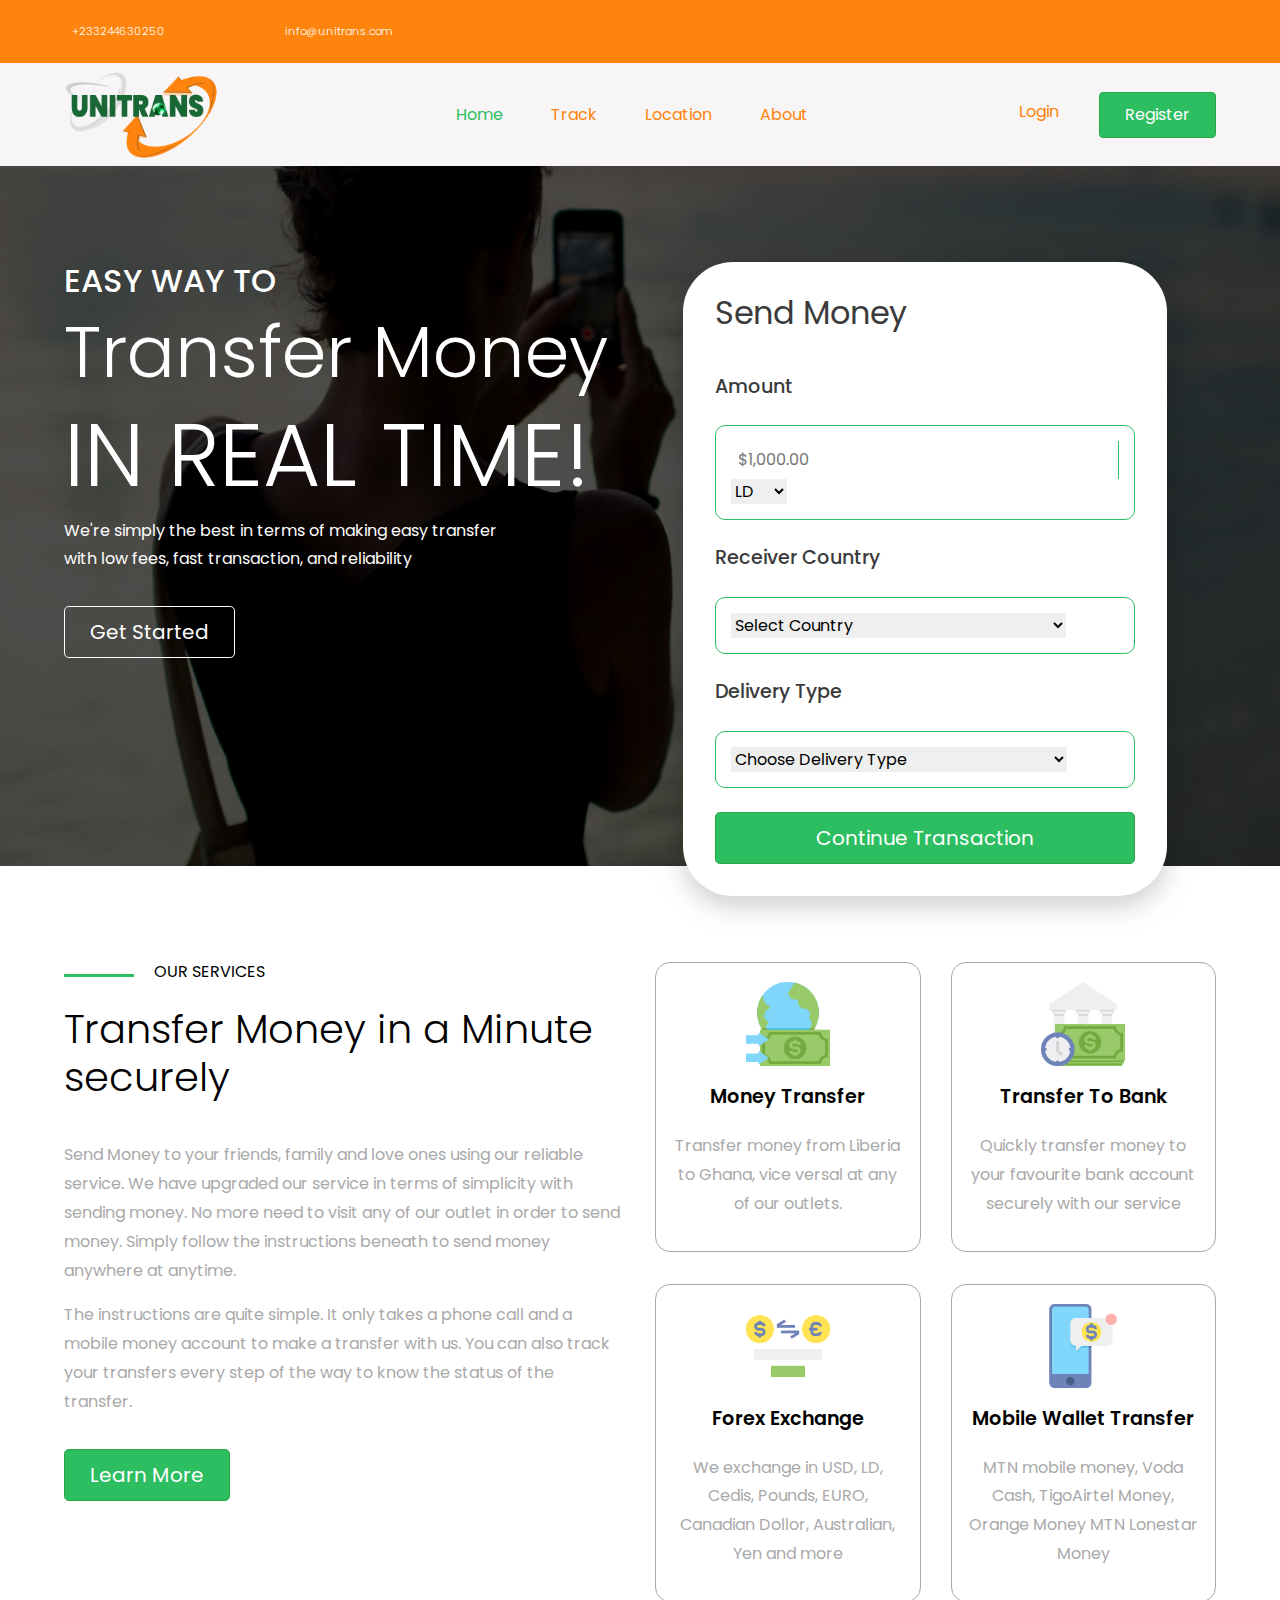
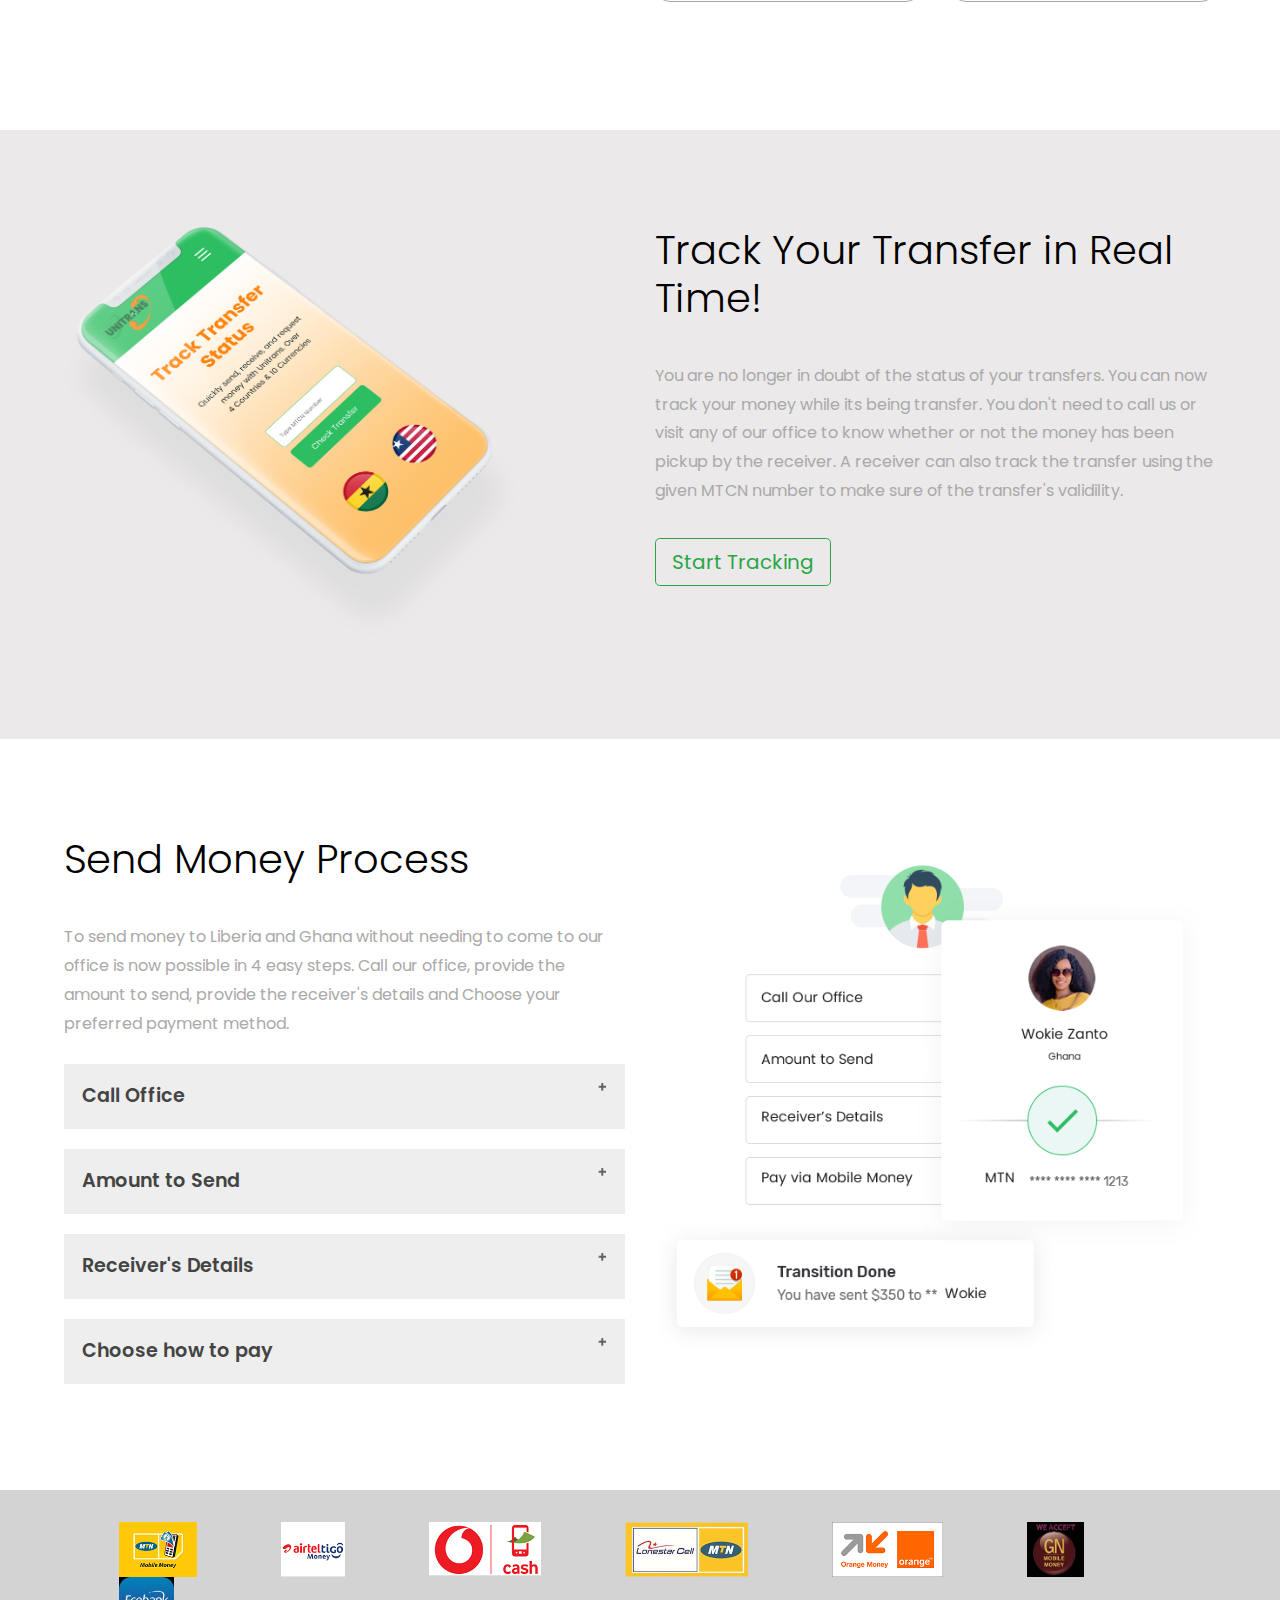
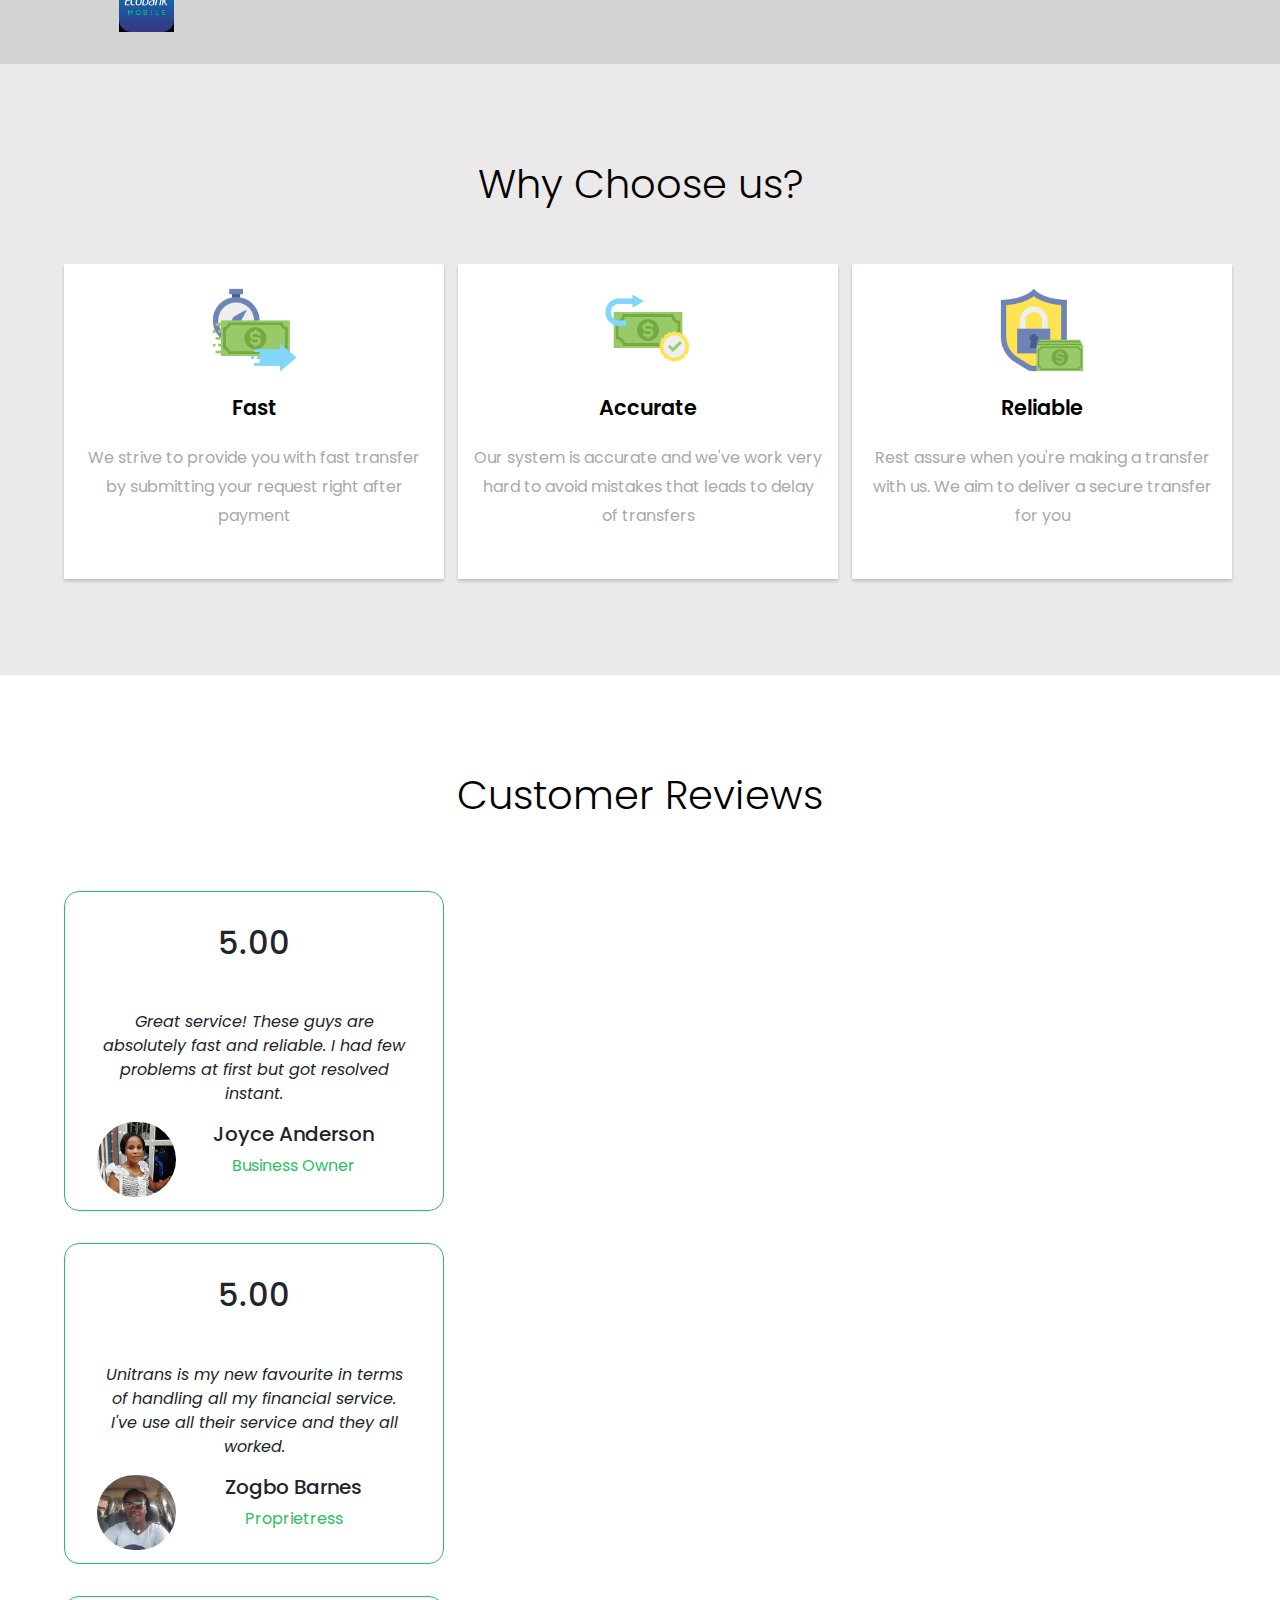
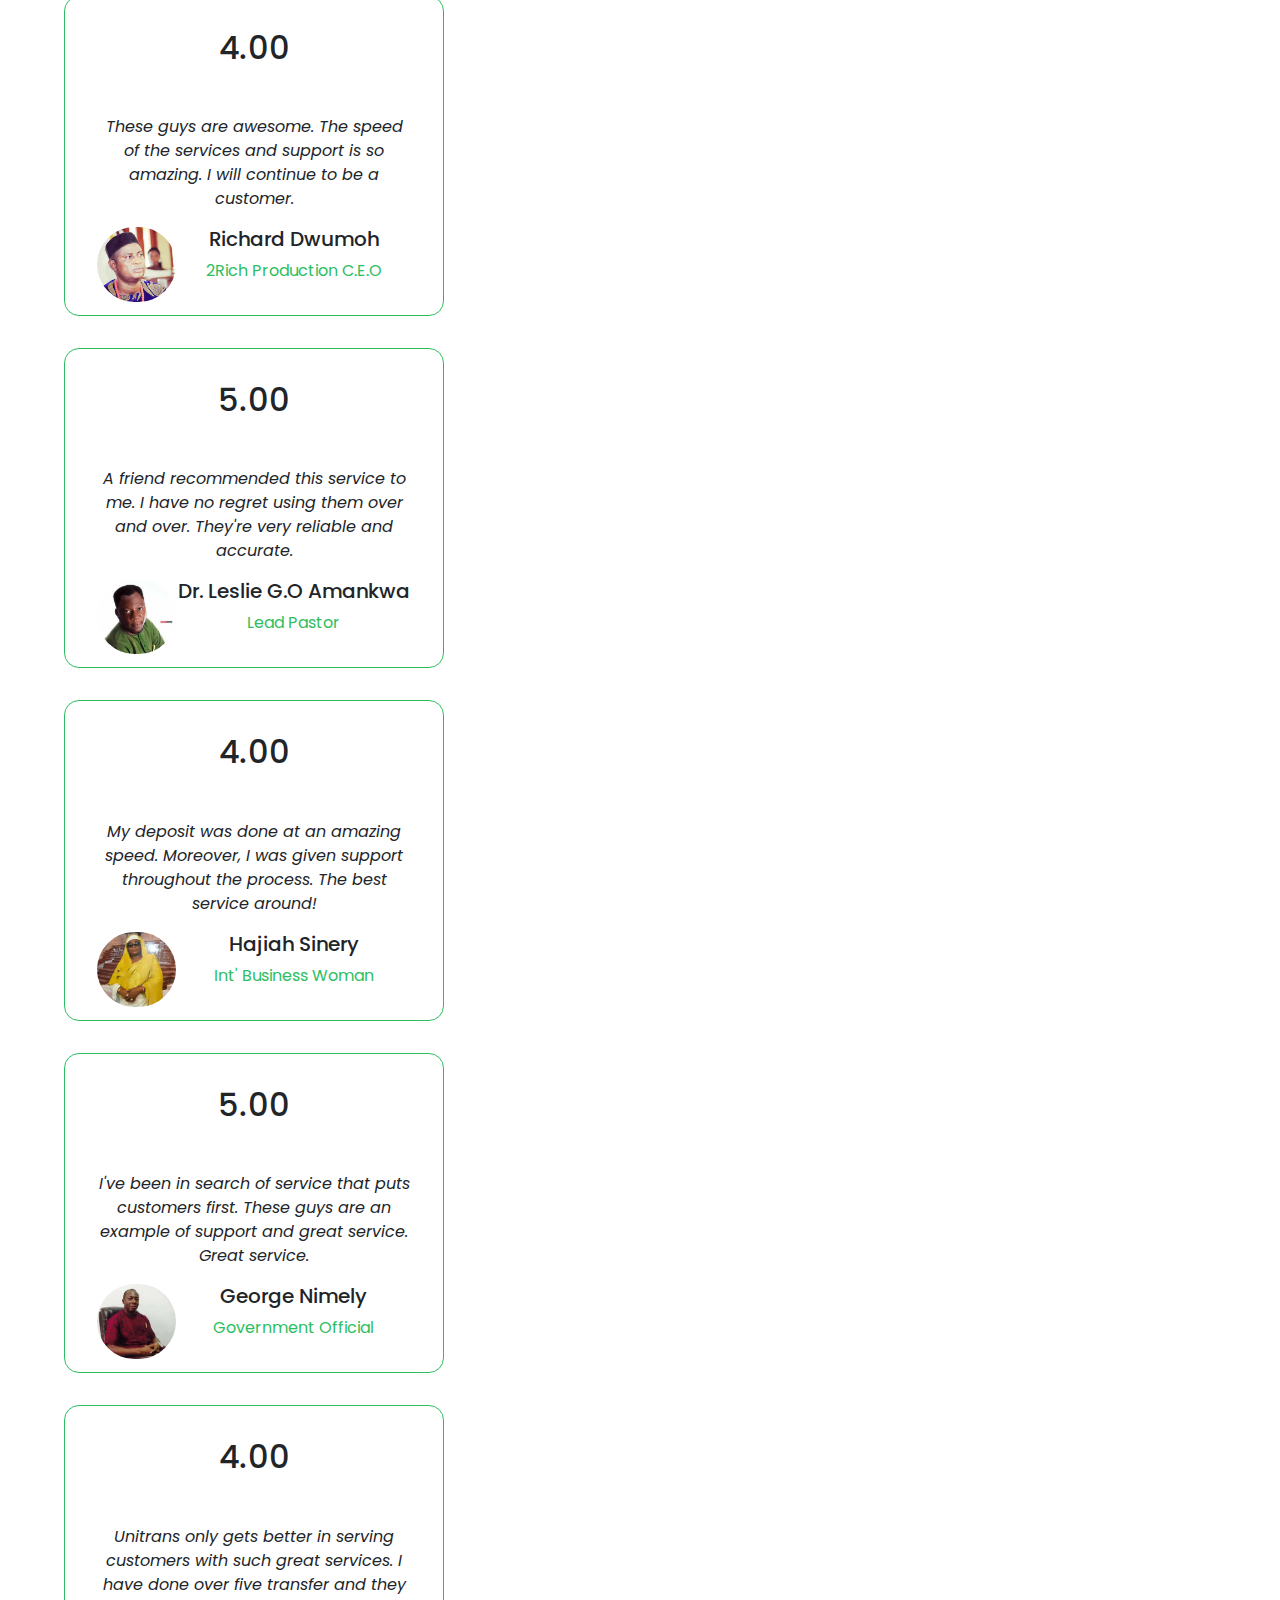
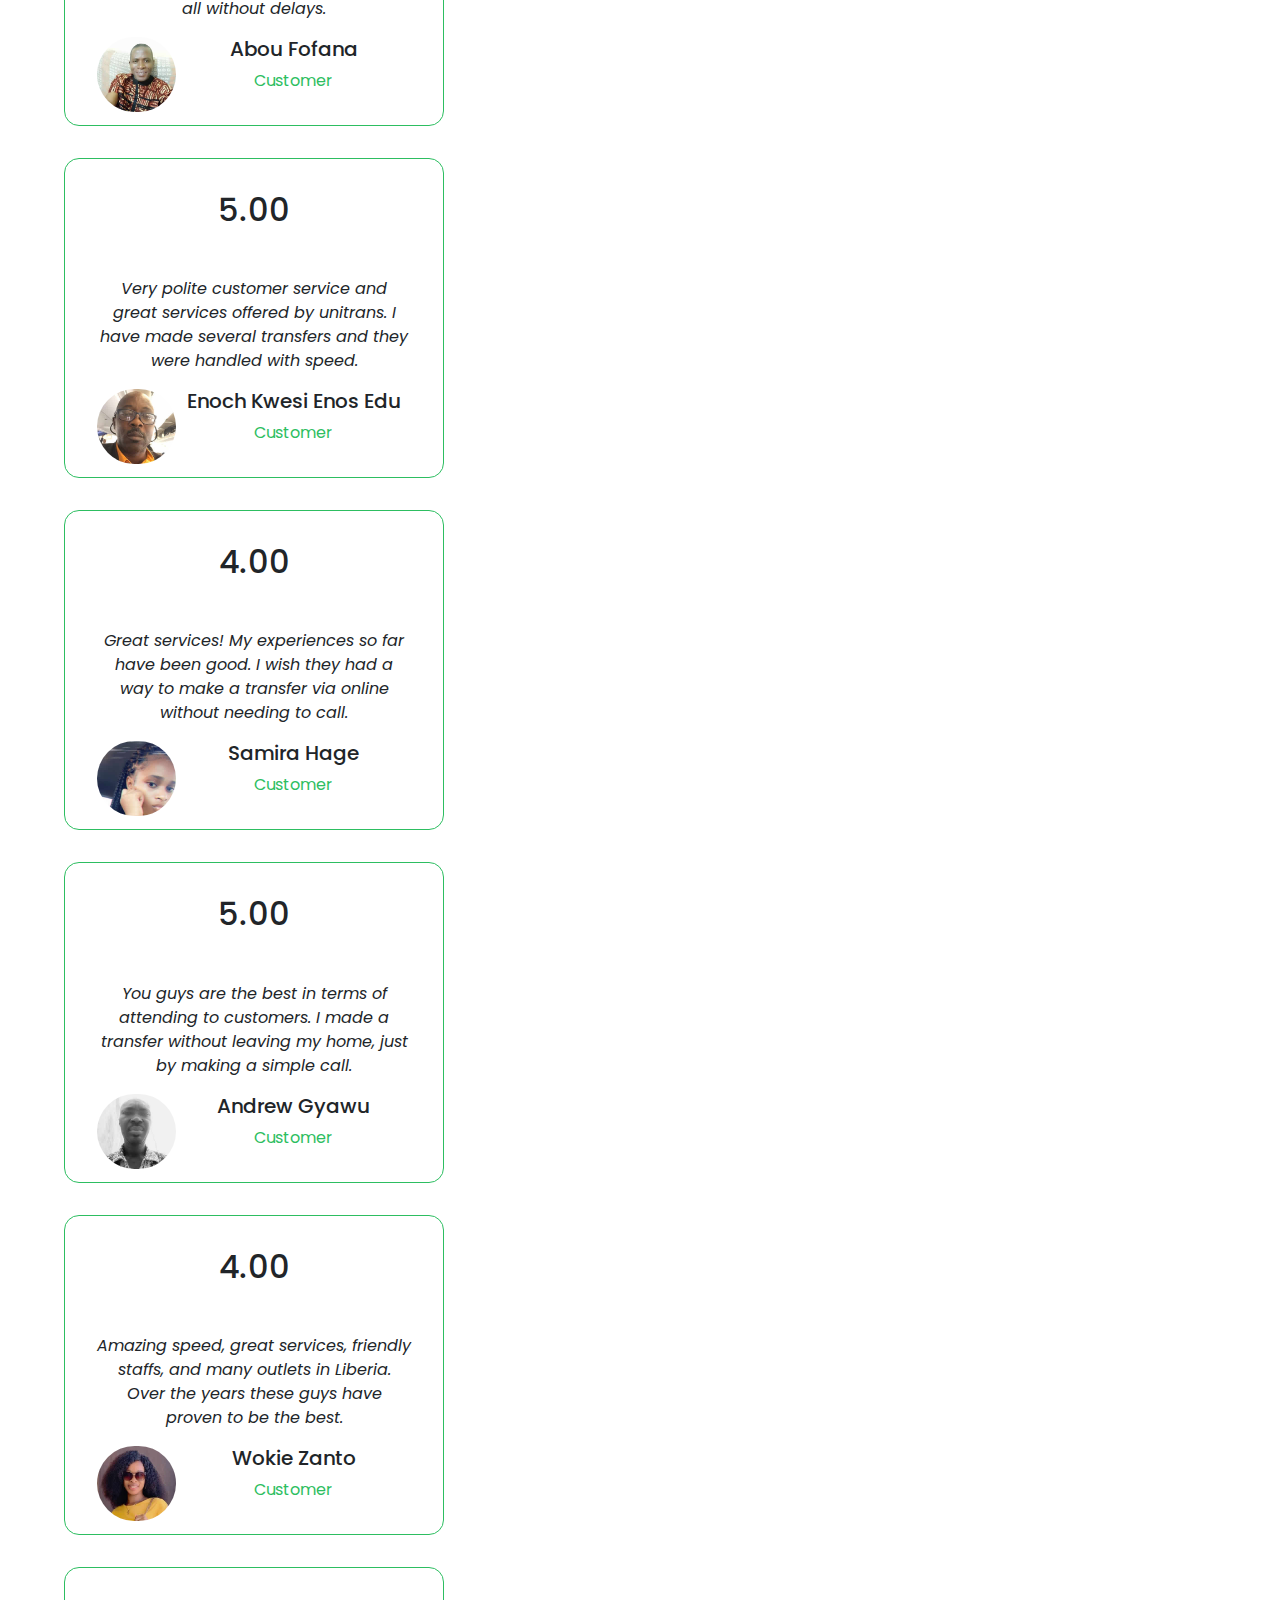
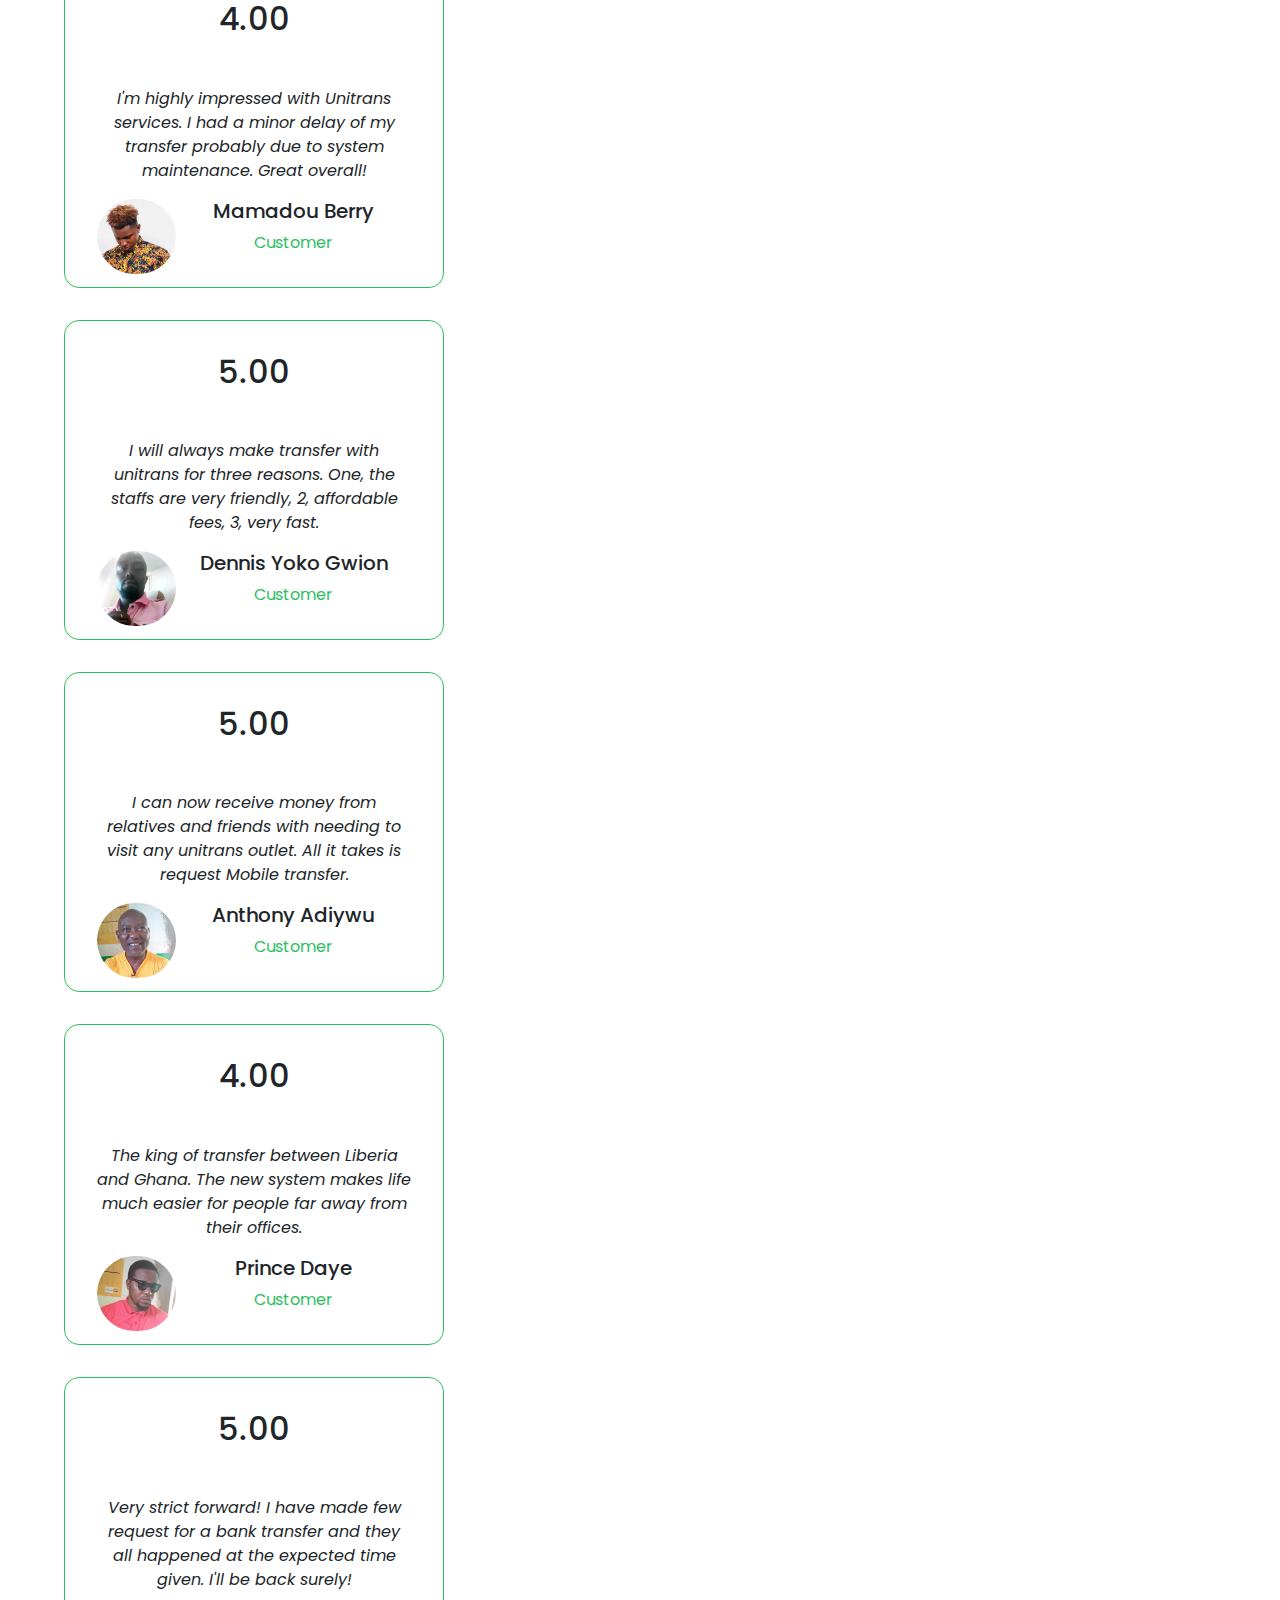
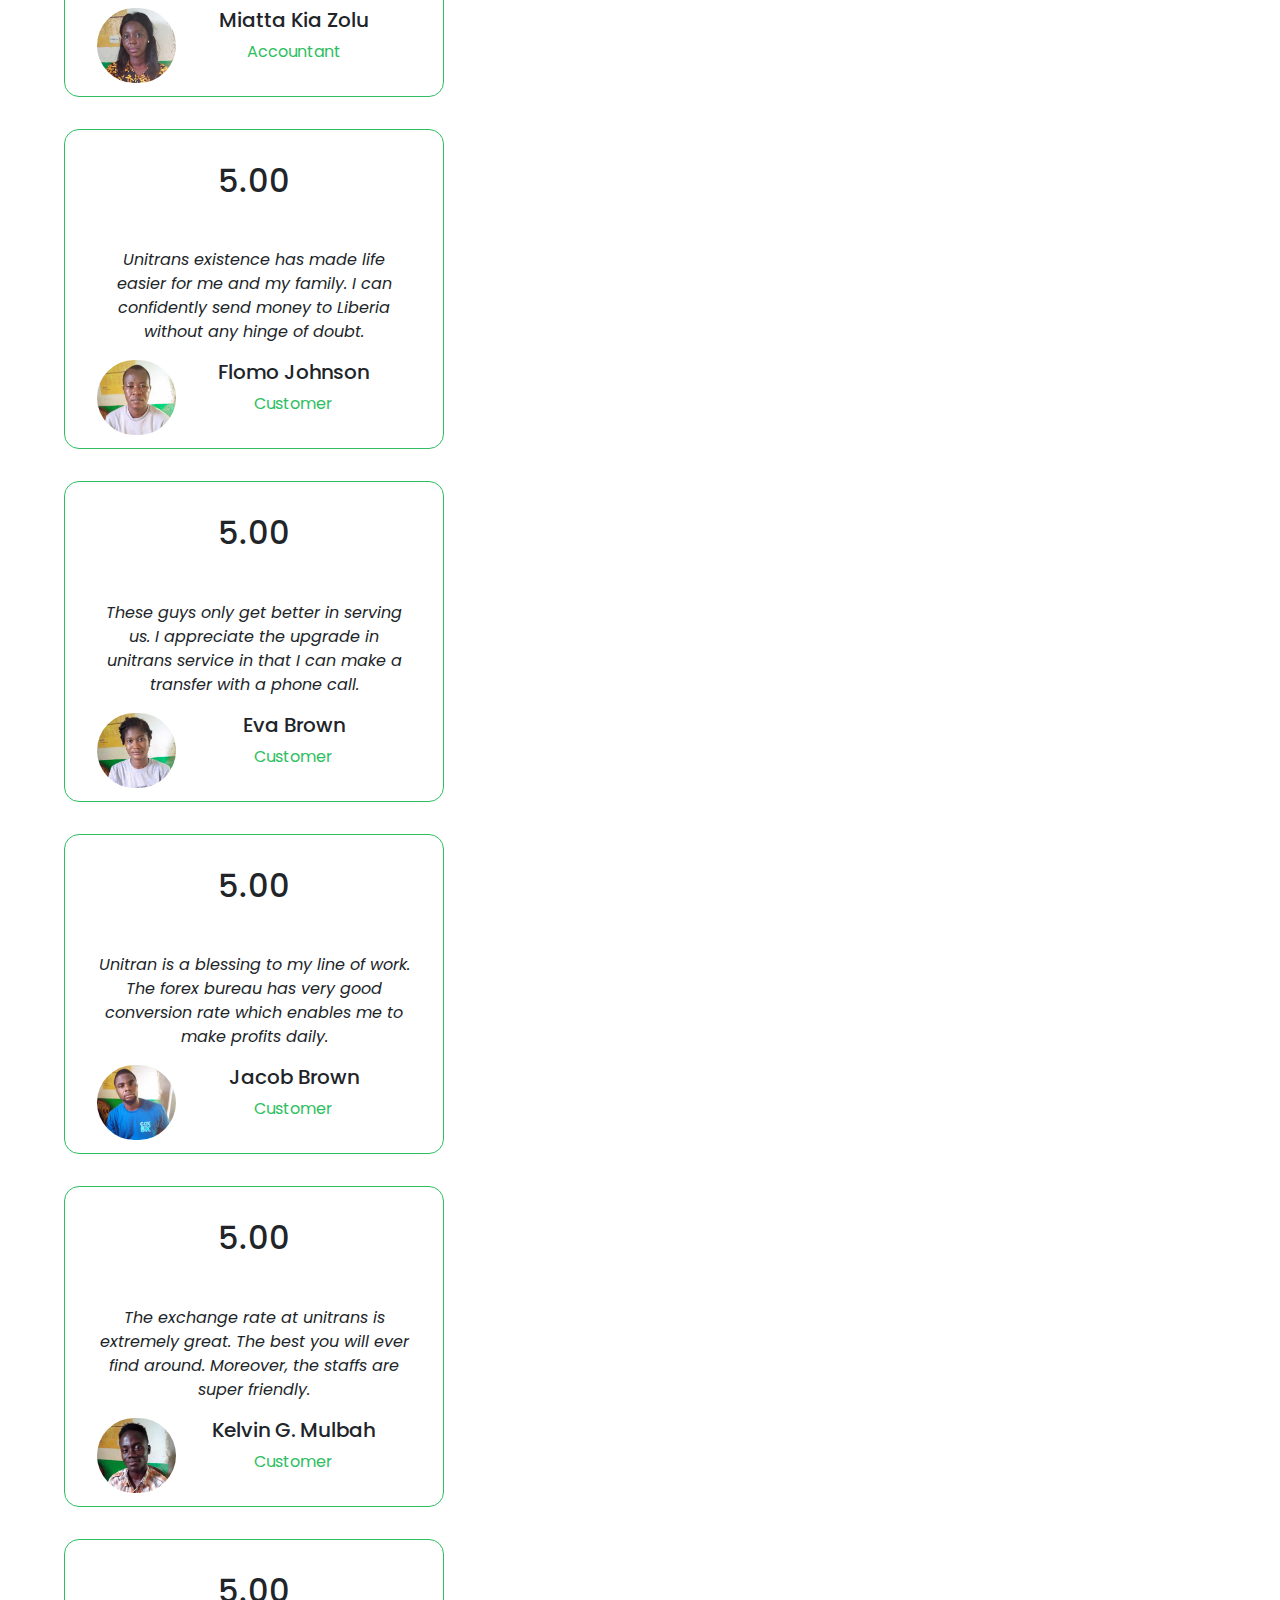
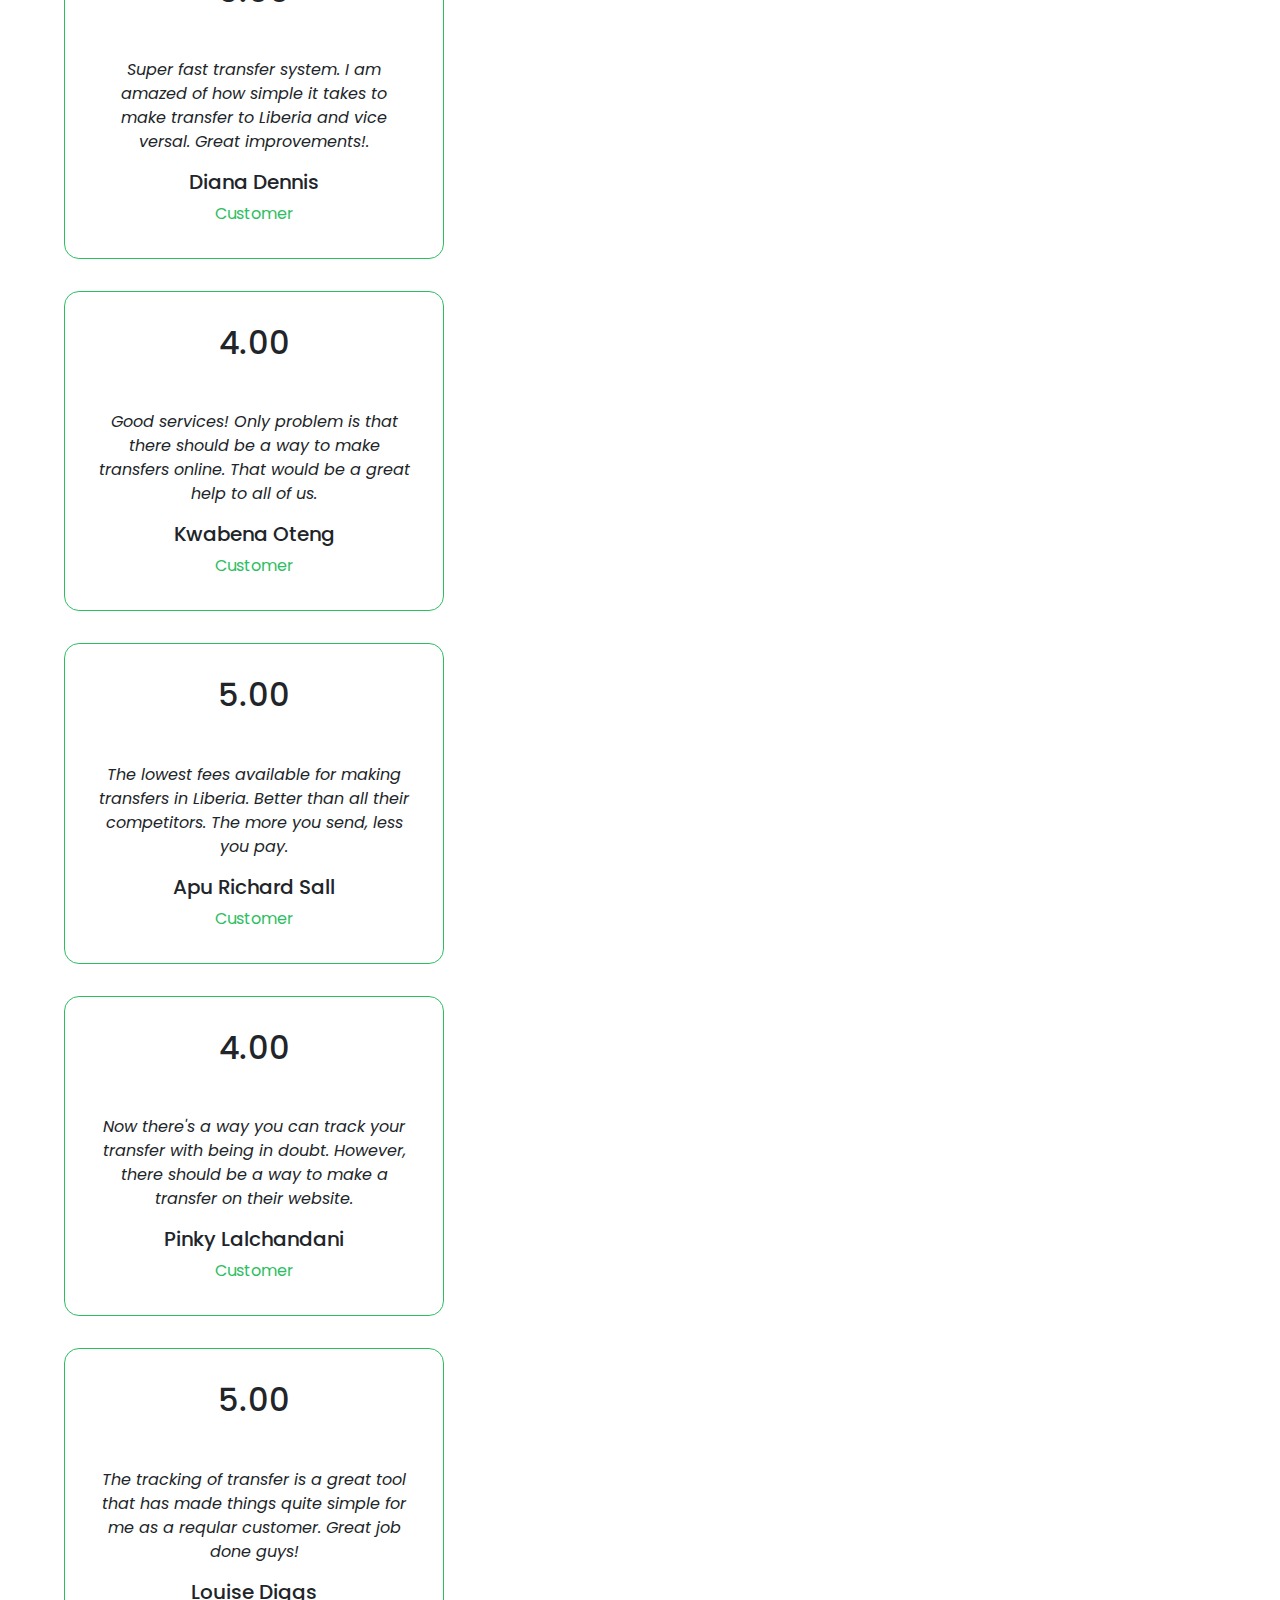
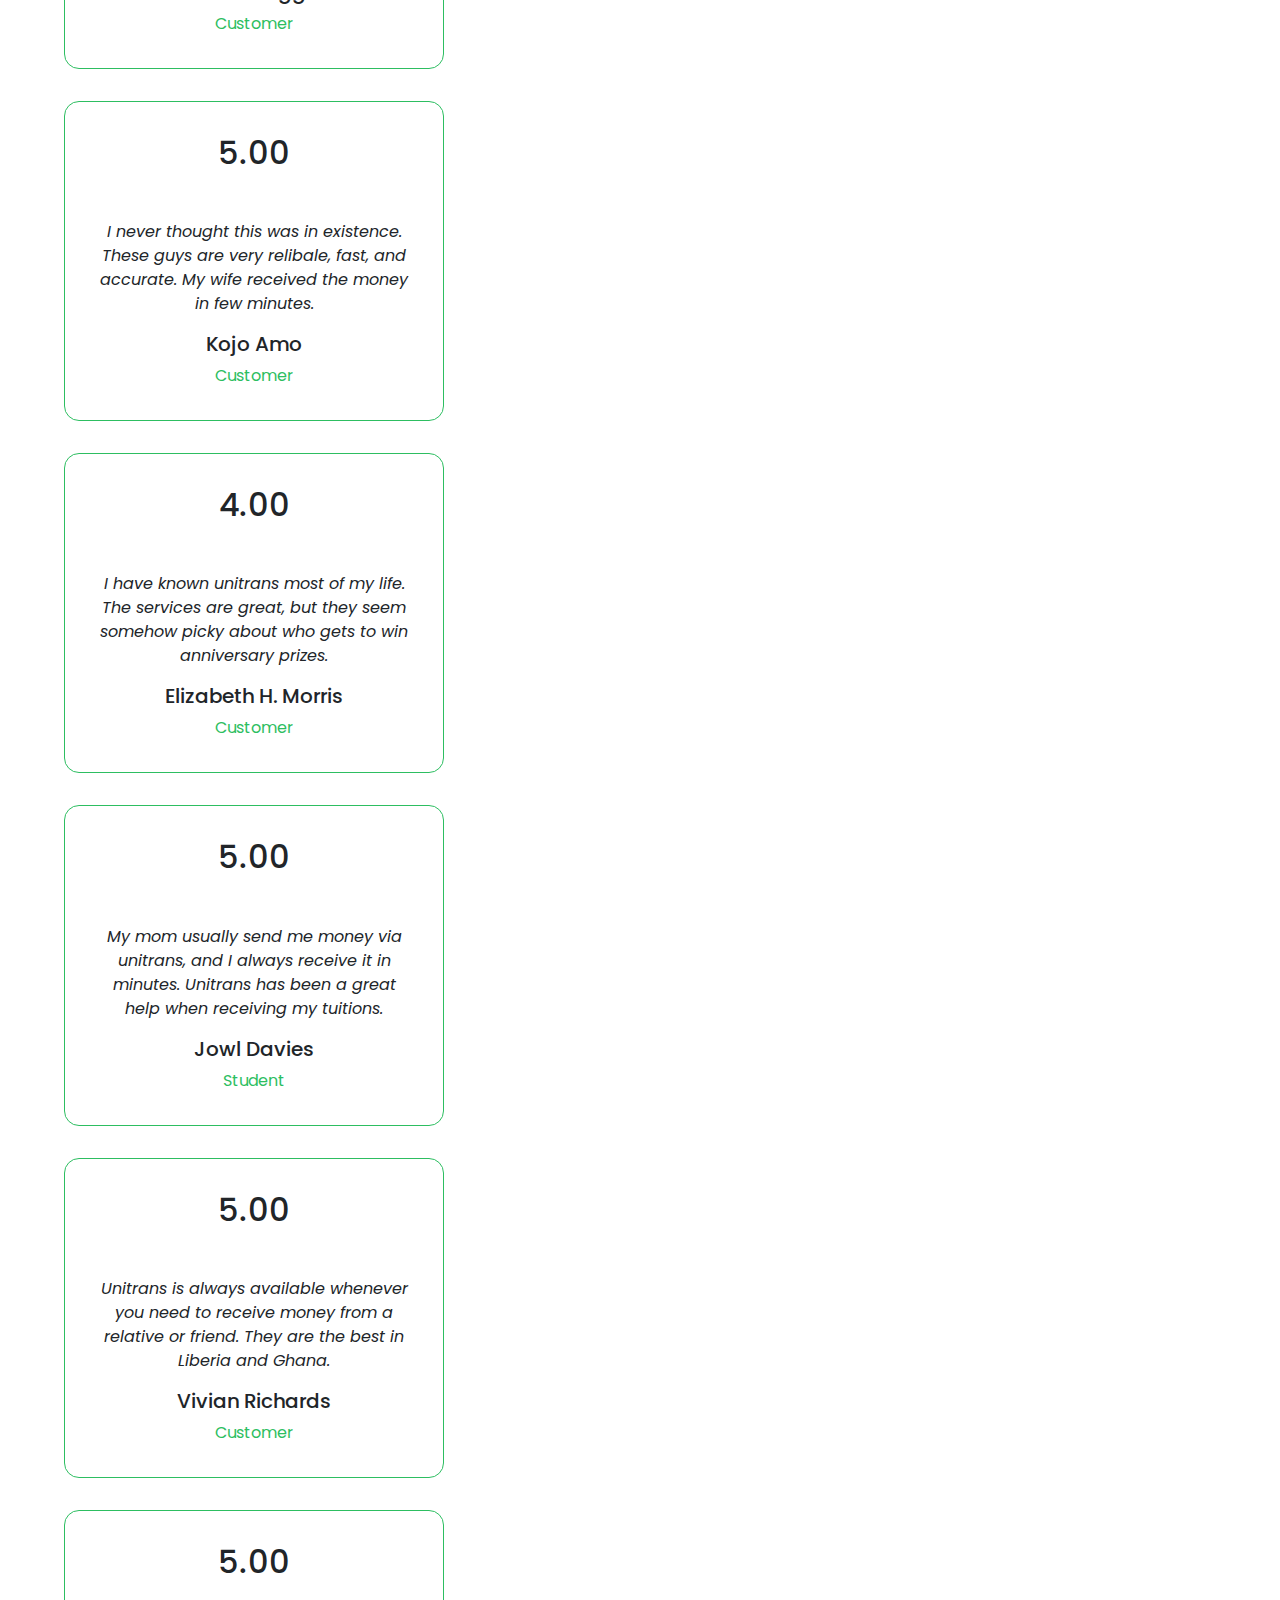
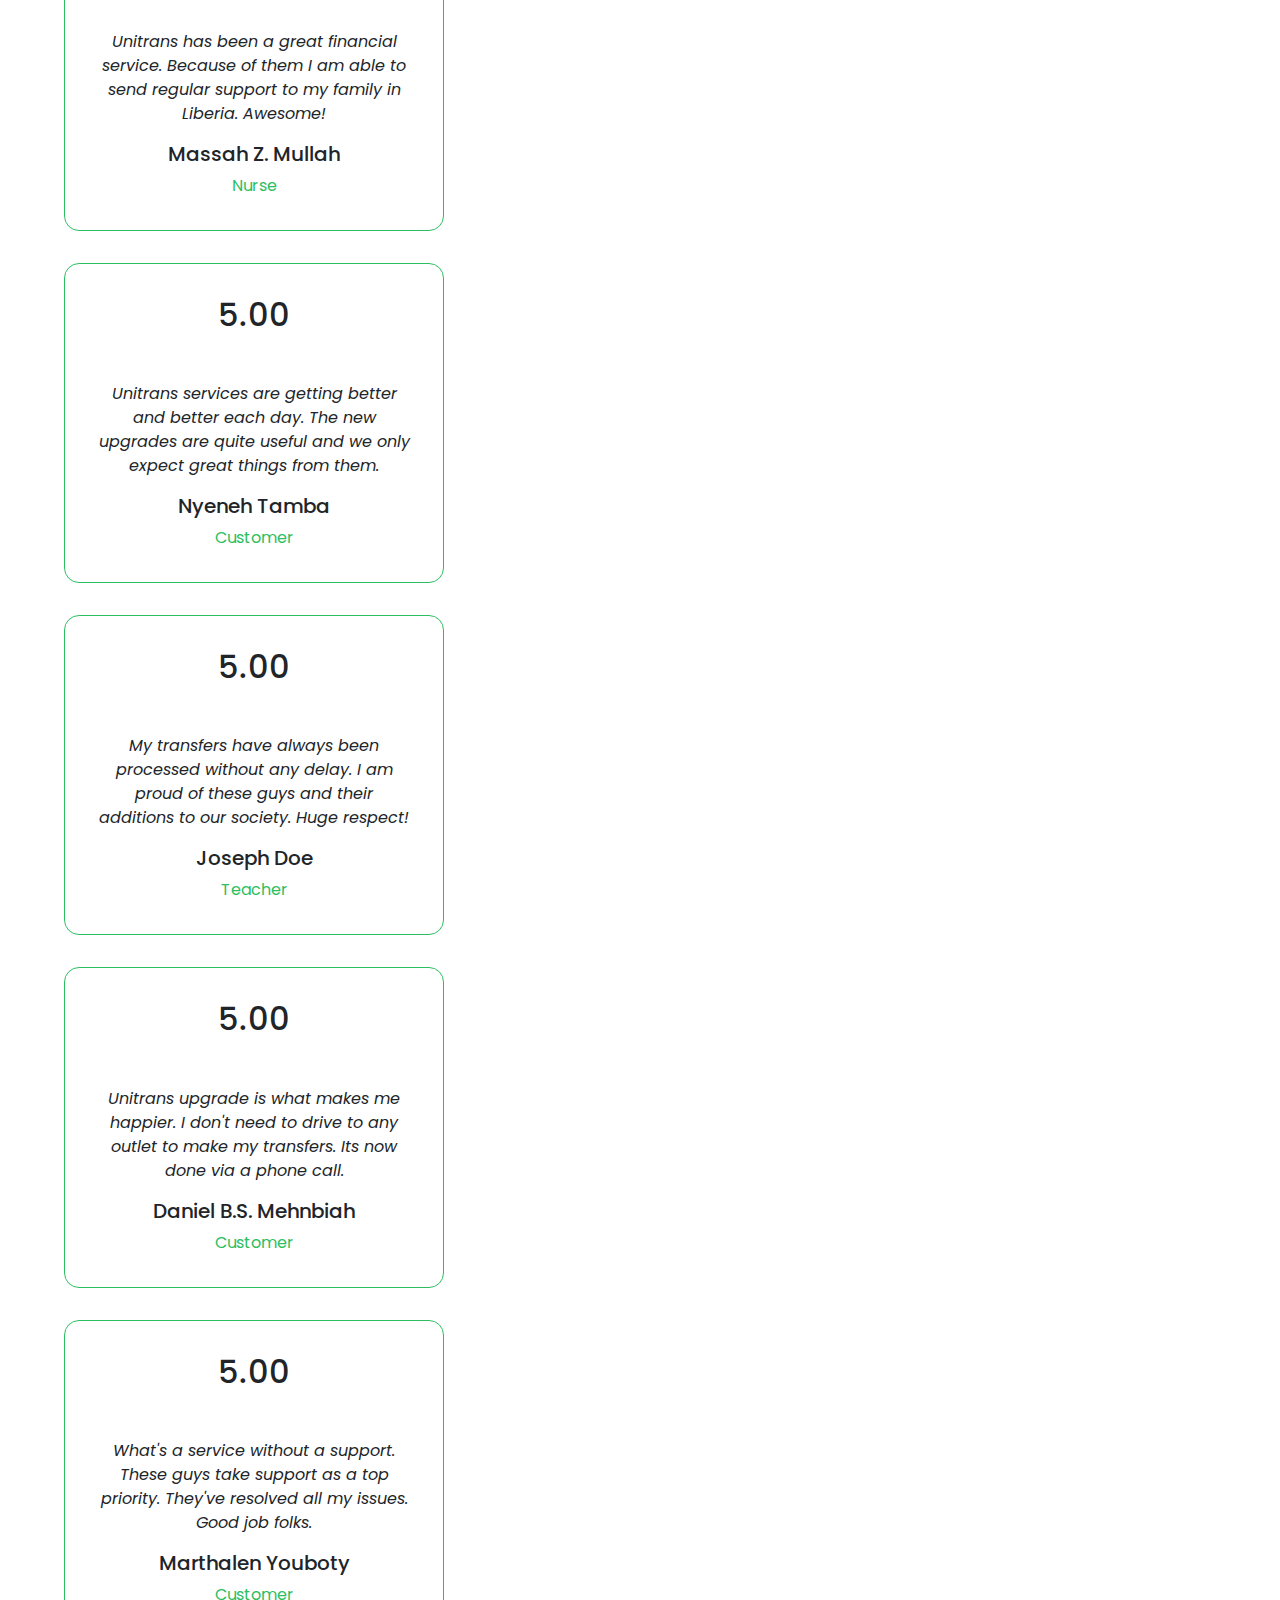
==== commit 4a2af71f: "Add files via upload" ====
--- a/index.html
+++ b/index.html
@@ -103,13 +103,13 @@
         <div class="innerContent">
             <div class="row">
               <div class="col-lg-8">
-                  <h2 class="animated zoomIn slow">EASY WAY TO</h1>
+                  <h2 class="animated zoomIn slow">EASY WAY TO</h2>
                     <h1 class="display-3 animated fadeInDown slower">Transfer Money</h1>
                     <h1 class="display-2 animated fadeIn slower delay-1s">IN REAL TIME!</h1>
                     <p class="animated fadeInUp slow delay-1s">We're simply the best in terms of making easy transfer <br> with low fees, fast transaction, and reliability</p>
                     <button type="button" class="btn btn-outline-warning btn-lg animated fadeIn slower delay-1s">Get Started</button>
               </div>
-              <div class="col-lg-4 d-none d-lg-block">
+              <div class="col-lg-4 d-none d-xl-block">
                   <div class="sendMoney animated fadeIn Slower delay-1s">
                       <h2>Send Money</h2>
                       <form action="">
@@ -162,10 +162,10 @@
       <div class="innerContent">
         <div class="row">
           <div class="col-lg-6">
-            <h4 data-aos="fade-left">
+            <h3 data-aos="fade-left">
               <span></span>
               OUR SERVICES
-            </h4>
+            </h3>
             <h1 class="display-4" data-aos="fade-right">Transfer Money in a Minute securely</h1>
             <p data-aos="fade-down"> Send Money to your friends, family and
               love ones using our reliable service. We have upgraded our service
--- a/css/style.css
+++ b/css/style.css
@@ -39,6 +39,10 @@
 nav .navbar-nav li a:hover {
   color: #2dbe61 !important;
   transition: 0.3s ease-out;
+}
+
+.active .nav-link {
+  color: #2dbe61 !important;
 }
 
 /* Buttons styles */
@@ -210,7 +214,7 @@
   overflow-y: hidden;
 }
 
-#services h4 {
+#services h3 {
   font-weight: 400;
   font-size: 1rem;
   color: black;
@@ -613,12 +617,13 @@
   color: white;
   background: url(../img/customer-service.jpg);
   background-attachment: fixed;
+  background-repeat: no-repeat;
 }
 
 #trackTransfer .innerContent {
   background: rgba(0, 0, 0, 0.7);
   padding: 4rem;
-  height: 550px;
+  height: 90vh;
 }
 
 #trackTransfer h1 {
@@ -813,7 +818,7 @@
 }
 
 .locationContainer {
-  padding: 5rem 6rem 0;
+  padding: 5rem 6rem 2rem;
   background: rgba(0, 0, 0, 0.8);
 }
 
@@ -823,12 +828,15 @@
 
 #location h1 {
   margin-bottom: 2rem;
+}
+
+.tabs {
+  display: flex;
 }
 
 .tablink {
   background-color: #777;
   color: white;
-  float: left;
   border: none;
   outline: none;
   cursor: pointer;
@@ -843,31 +851,32 @@
 
 .tabcontent {
   color: darkgray;
-  display: none;
-  padding: 100px 20px;
-  height: 100%;
+  padding: 30px 20px;
+  height: auto;
   background: rgba(255, 255, 255, 0.7);
 }
 
 .tabcontent h2 {
   font-weight: 500;
-  padding: 2rem;
-  color: black;
+  padding: 10px;
+  color: black;
+  margin-bottom: 1rem;
 }
 
 .tabcontent .address {
-  margin: 2rem;
   box-shadow: 0 2px 3px 0 rgba(0, 0, 0, 0.1), 0 2px 3px 0 rgba(0, 0, 0, 0.1);
   border-radius: 15px;
   background: white;
   text-align: left;
-  width: 450px;
-  height: 250px;
+  width: 100%;
+  height: 330px;
+  margin-bottom: 2rem;
 }
 
 .address h3 {
+  padding: 2rem;
+  width: 100%;
   font-weight: 500;
-  padding: 1rem 2rem;
   color: rgb(97, 96, 96);
   background: #2dbe61;
   border-radius: 15px 15px 0 0;
@@ -897,69 +906,81 @@
 
 /* Media query styling */
 
-@media screen and (max-width: 411px) {
-  .tabcontent .address {
-    width: 350px !important;
-    height: auto;
-    margin: 12px;
-  }
-}
-
-@media screen and (max-width: 414px) {
-  .tabcontent .address {
-    width: 355px !important;
-    height: auto;
-    margin: 12px;
-  }
-}
-
 @media screen and (max-width: 1024px) {
   #testimonial .review {
     width: 280px;
+    height: 400px;
     margin: 5px 0 15px;
   }
-  .tabcontent .address {
-    width: 340px !important;
-    height: auto;
-  }
-}
-
-@media screen and (max-width: 360px) {
-  #testimonial .review {
-    width: 300px !important;
-    margin: 0;
-  }
-  .tabcontent .address {
-    width: 300px !important;
-    height: auto;
-    margin: 12px;
-  }
-}
-
-@media screen and (max-width: 375px) {
-  #testimonial .review {
-    width: 330px !important;
-    margin: 0;
-  }
-  .tabcontent .address {
-    width: 310px !important;
-    height: auto;
-    margin: 12px;
-  }
-}
-
-@media screen and (max-width: 340px) {
-  #testimonial .review {
-    width: 280px !important;
-    margin: 0;
-  }
-}
-
-@media screen and (max-width: 320px) {
-  .tabcontent .address {
-    width: 260px !important;
-    height: auto;
-    margin: 12px;
+
+  #why .content {
+    width: 300px;
+    height: 330px;
+  }
+
+  .box {
+    height: 340px;
+  }
+
+  .nav-link {
+    margin-right: 1rem;
+  }
+
+  .navbar img {
+    height: 8vh;
+    width: auto;
+  }
+
+  .infoBar {
+    height: 4vh;
+    padding: 0 4rem;
+    font-size: 0.7rem;
+  }
+
+  .infoBar p {
+    margin-top: 12px;
+  }
+
+  .infoBar img {
+    height: 20px;
+  }
+
+  #partner img {
+    height: 35px;
+    margin: 0 30px;
+  }
+
+  .heroContainer br {
+    display: none;
+  }
+}
+
+@media screen and (min-width: 768px) and (max-width: 1024px) {
+  .heroContainer {
+    text-align: center;
+  }
+
+  .heroContainer p {
+    font-size: 1.5rem;
+  }
+
+  .heroContainer .display-2 {
+    font-size: 5rem !important;
+  }
+
+  .heroContainer .display-3 {
+    font-size: 4rem !important;
+  }
+
+  .heroContainer h2 {
+    font-size: 3rem !important;
+    font-weight: 100;
+  }
+
+  #trackTransfer .innerContent {
+    background: rgba(0, 0, 0, 0.7);
+    padding: 4rem;
+    height: 75vh;
   }
 }
 
@@ -969,10 +990,23 @@
     font-size: 0.6rem;
   }
 
+  #how .accordion {
+    text-align: center;
+  }
+
+  .infoBar p {
+    margin-top: 12px;
+    font-size: 0.6rem;
+  }
+
   .infobar img {
     height: 15px;
   }
 
+  .infoBar img {
+    height: 12px;
+  }
+
   .display-4 {
     font-size: 2rem;
   }
@@ -989,8 +1023,17 @@
     padding: 0.1rem 1rem;
   }
 
+  .navbar img {
+    height: 8vh;
+    width: auto;
+  }
+
   .navbar .btn-success {
     margin: 1rem 0 2rem;
+  }
+
+  .nav-link {
+    margin-right: 1rem !important;
   }
 
   #hero {
@@ -1008,7 +1051,7 @@
   }
 
   .innerContent {
-    padding: 4rem 1rem;
+    padding: 3rem 1rem;
   }
 
   .heroContainer::before {
@@ -1035,6 +1078,10 @@
   #services .btn-success {
     margin-bottom: 3rem;
     width: 100%;
+  }
+
+  .box {
+    height: auto;
   }
 
   #contact .btn-light {
@@ -1062,16 +1109,17 @@
   }
 
   #partner img {
-    height: 23px;
-    margin: 0 2px;
+    height: 30px;
+    margin: 0 22px;
   }
 
   #why h1 {
-    text-align: left;
-  }
-
-  .content {
-    width: 100%;
+    text-align: center;
+  }
+
+  #why .content {
+    width: 100% !important;
+    height: auto;
   }
 
   #footer .footerContainer {
@@ -1101,7 +1149,8 @@
   }
 
   #testimonial .review {
-    width: 360px;
+    width: 100%;
+    height: 340px;
     margin: 5px 0 15px;
   }
 
@@ -1165,21 +1214,21 @@
   }
 
   .locationContainer {
-    padding: 4rem 1rem 0;
+    padding: 4rem 1rem 3rem;
   }
 
   .tabcontent {
-    padding: 0;
+    padding: 20px 1px;
   }
 
   .tabcontent .address {
-    width: 300px;
+    width: 93%;
     height: auto;
     margin: 12px;
   }
 
   .address h3 {
-    font-size: 1.2rem;
+    font-size: 1.1rem;
     padding: 10px;
     margin: 0;
   }
@@ -1193,3 +1242,19 @@
     margin-bottom: 1rem;
   }
 }
+
+@media screen and (max-width: 500px) {
+  #partner img {
+    height: 20px;
+    margin: 0 5px;
+  }
+
+  #hero {
+    min-height: 440px;
+  }
+
+  .heroContainer {
+    max-height: 440px;
+    min-height: 440px;
+  }
+}
